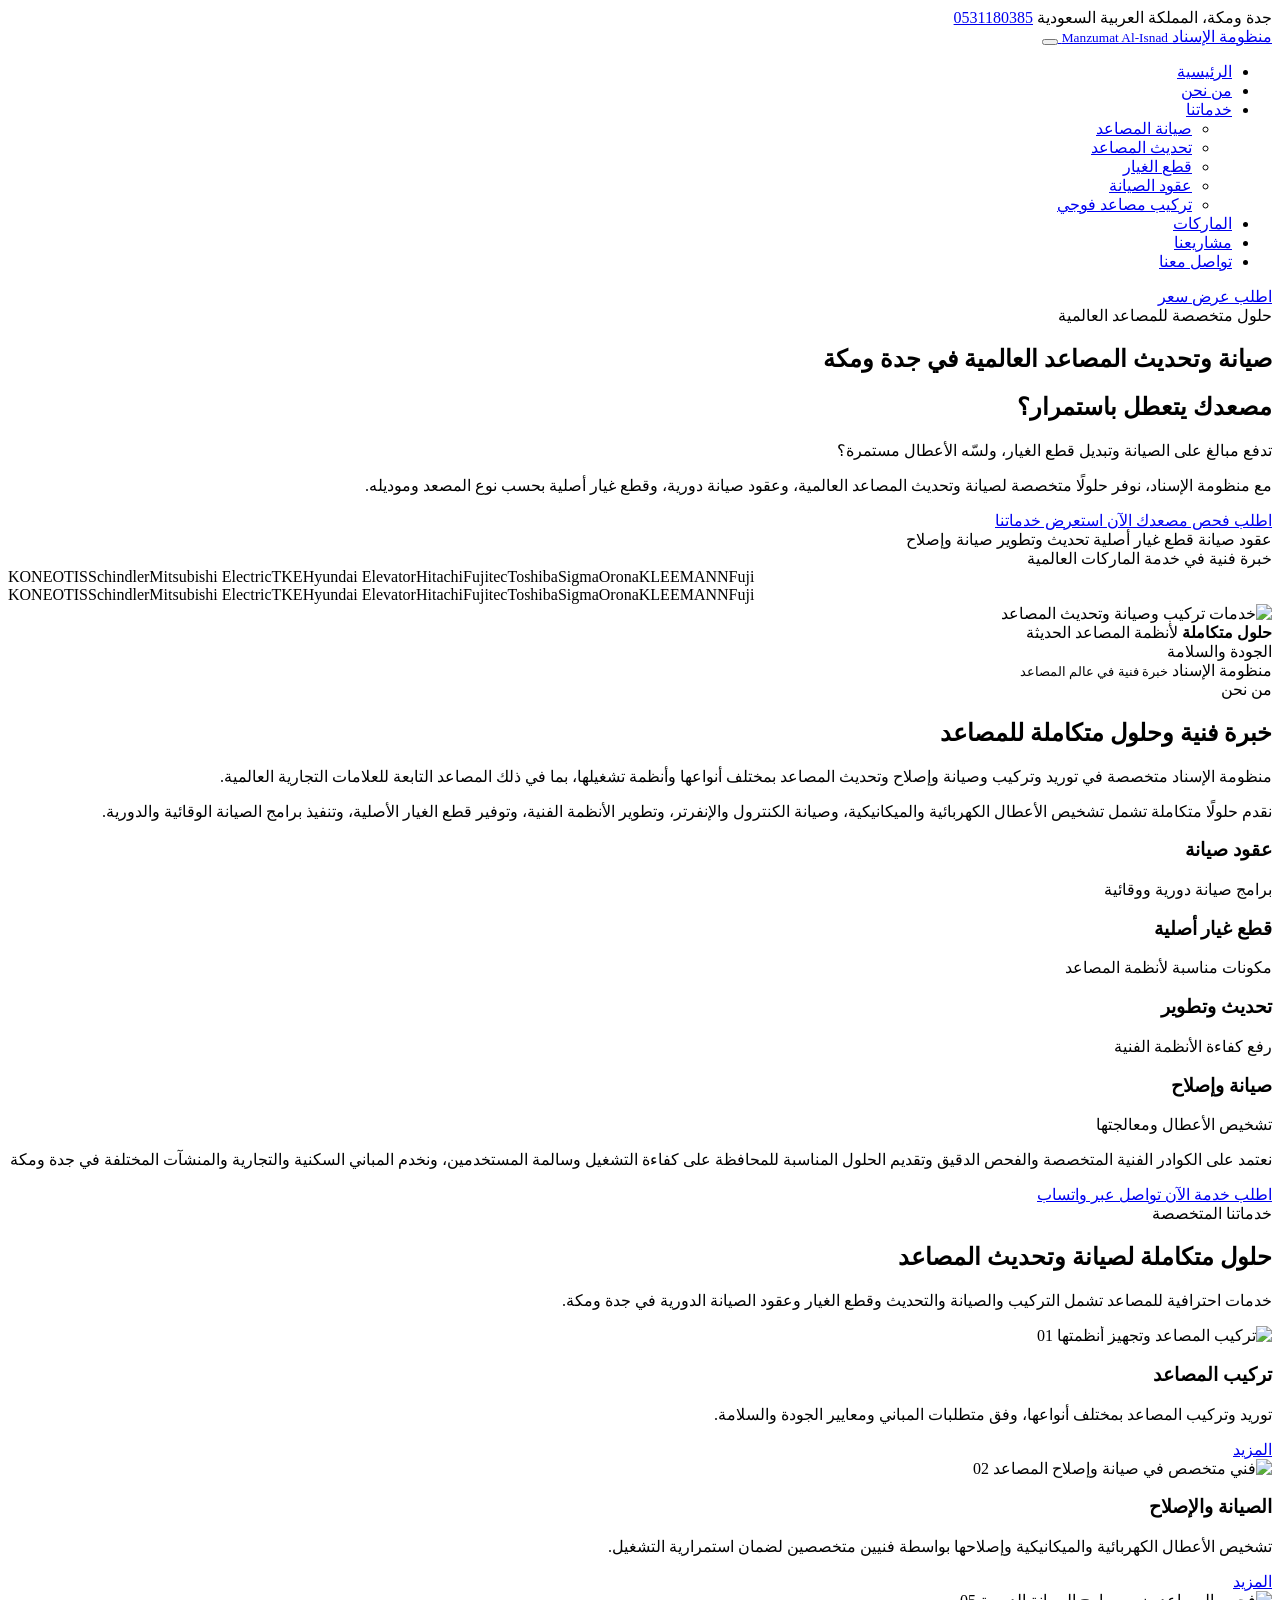
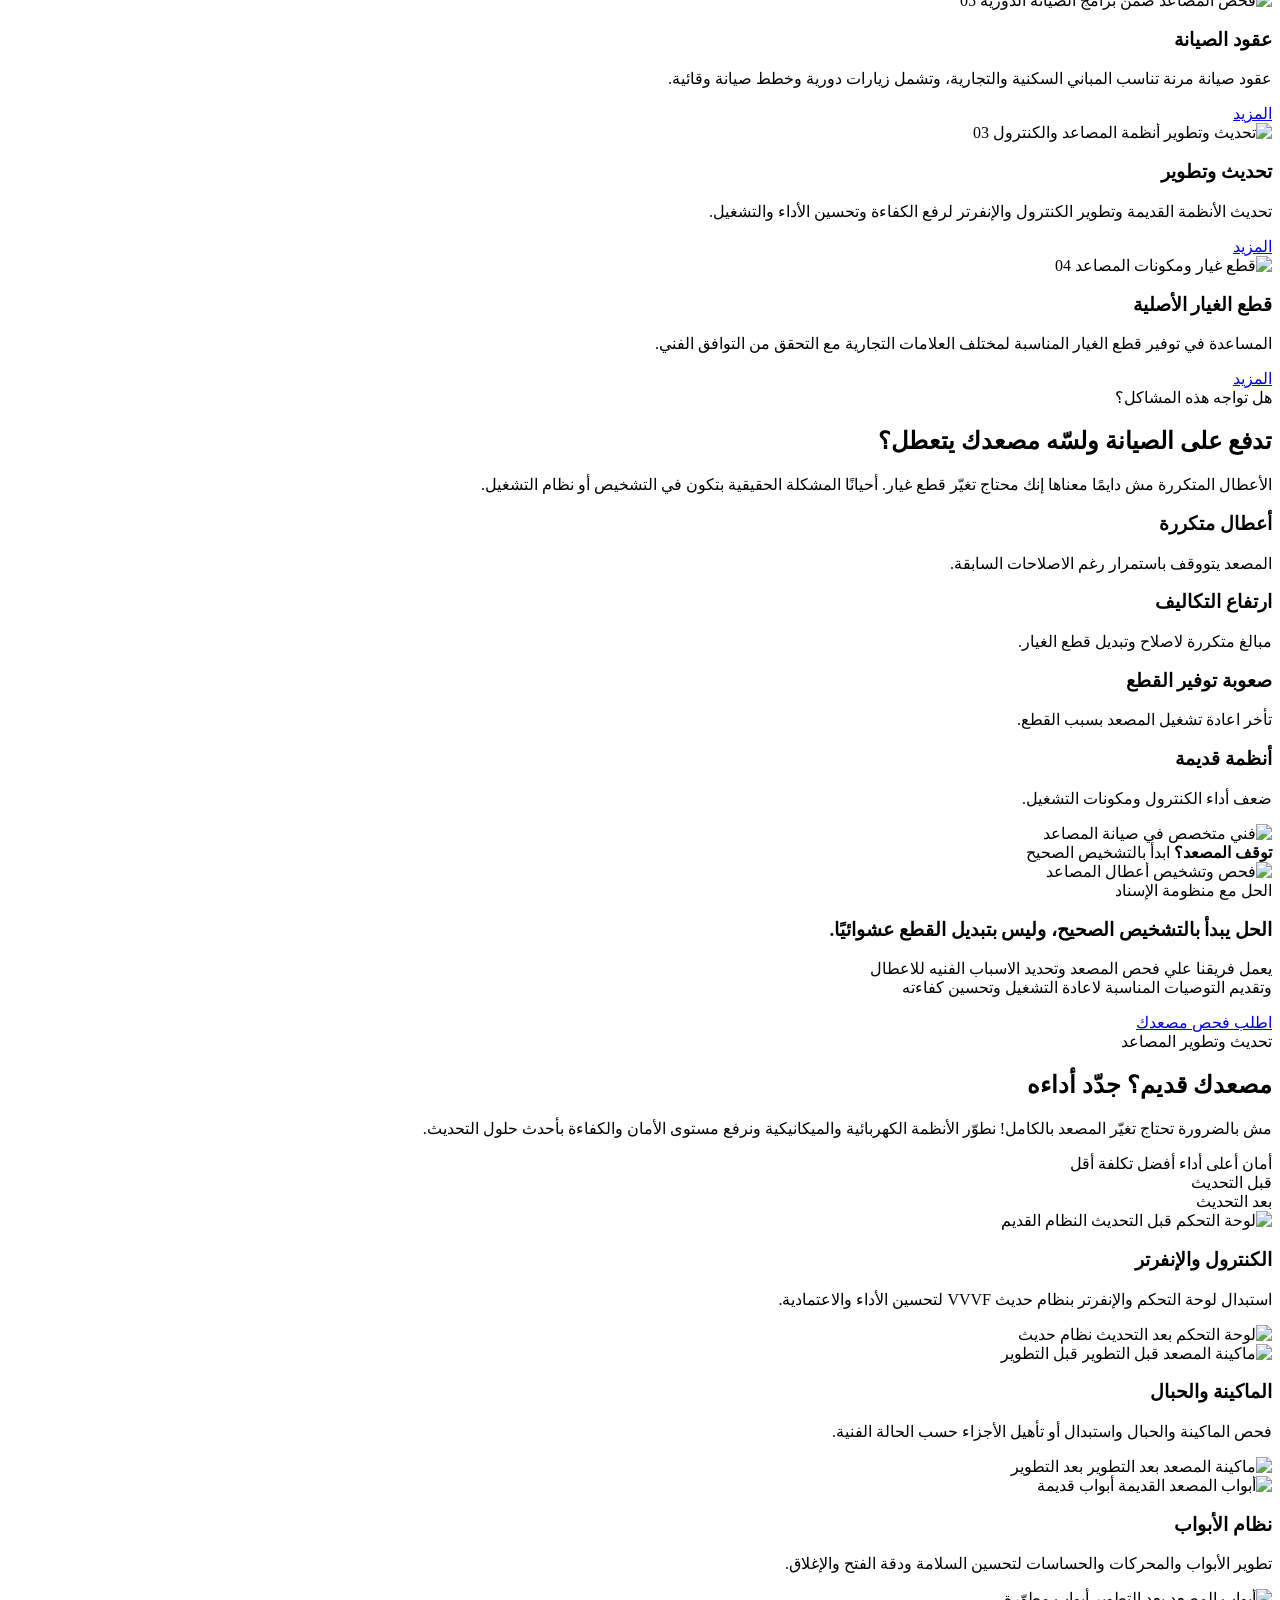
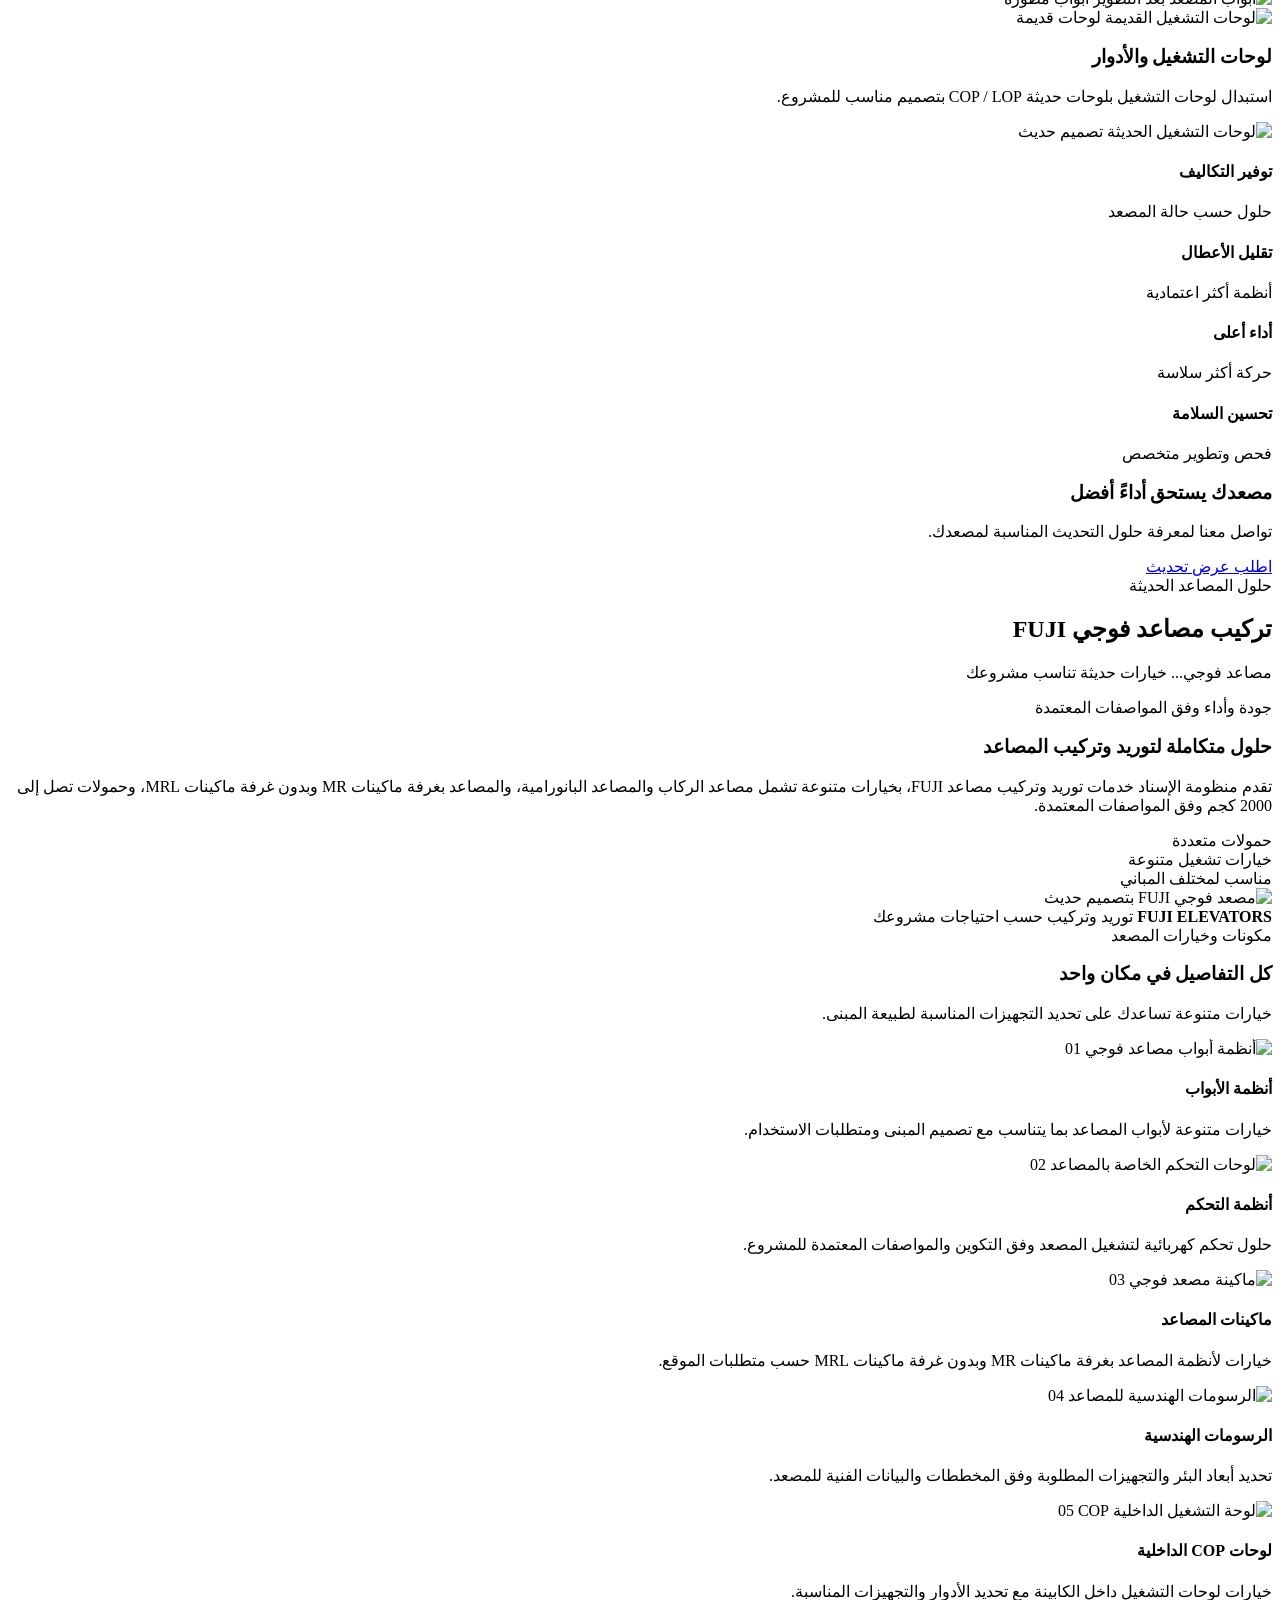
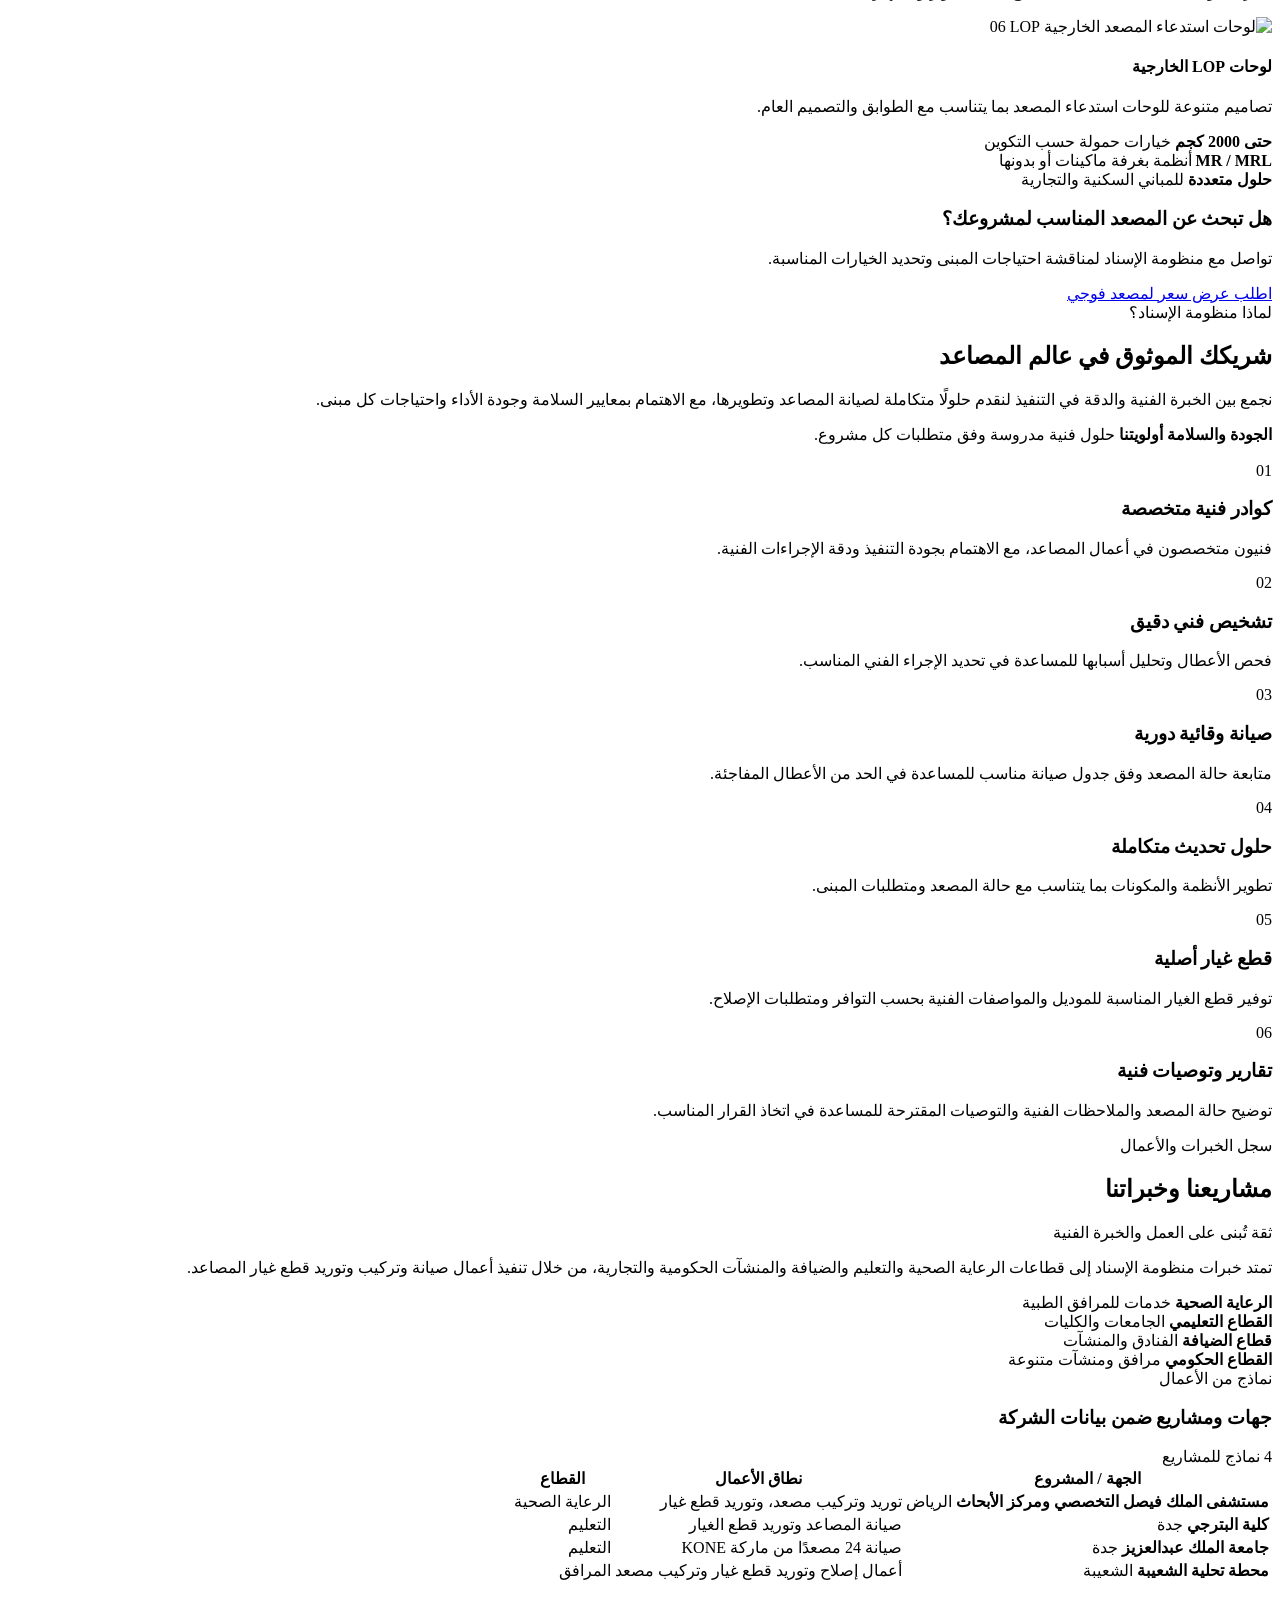
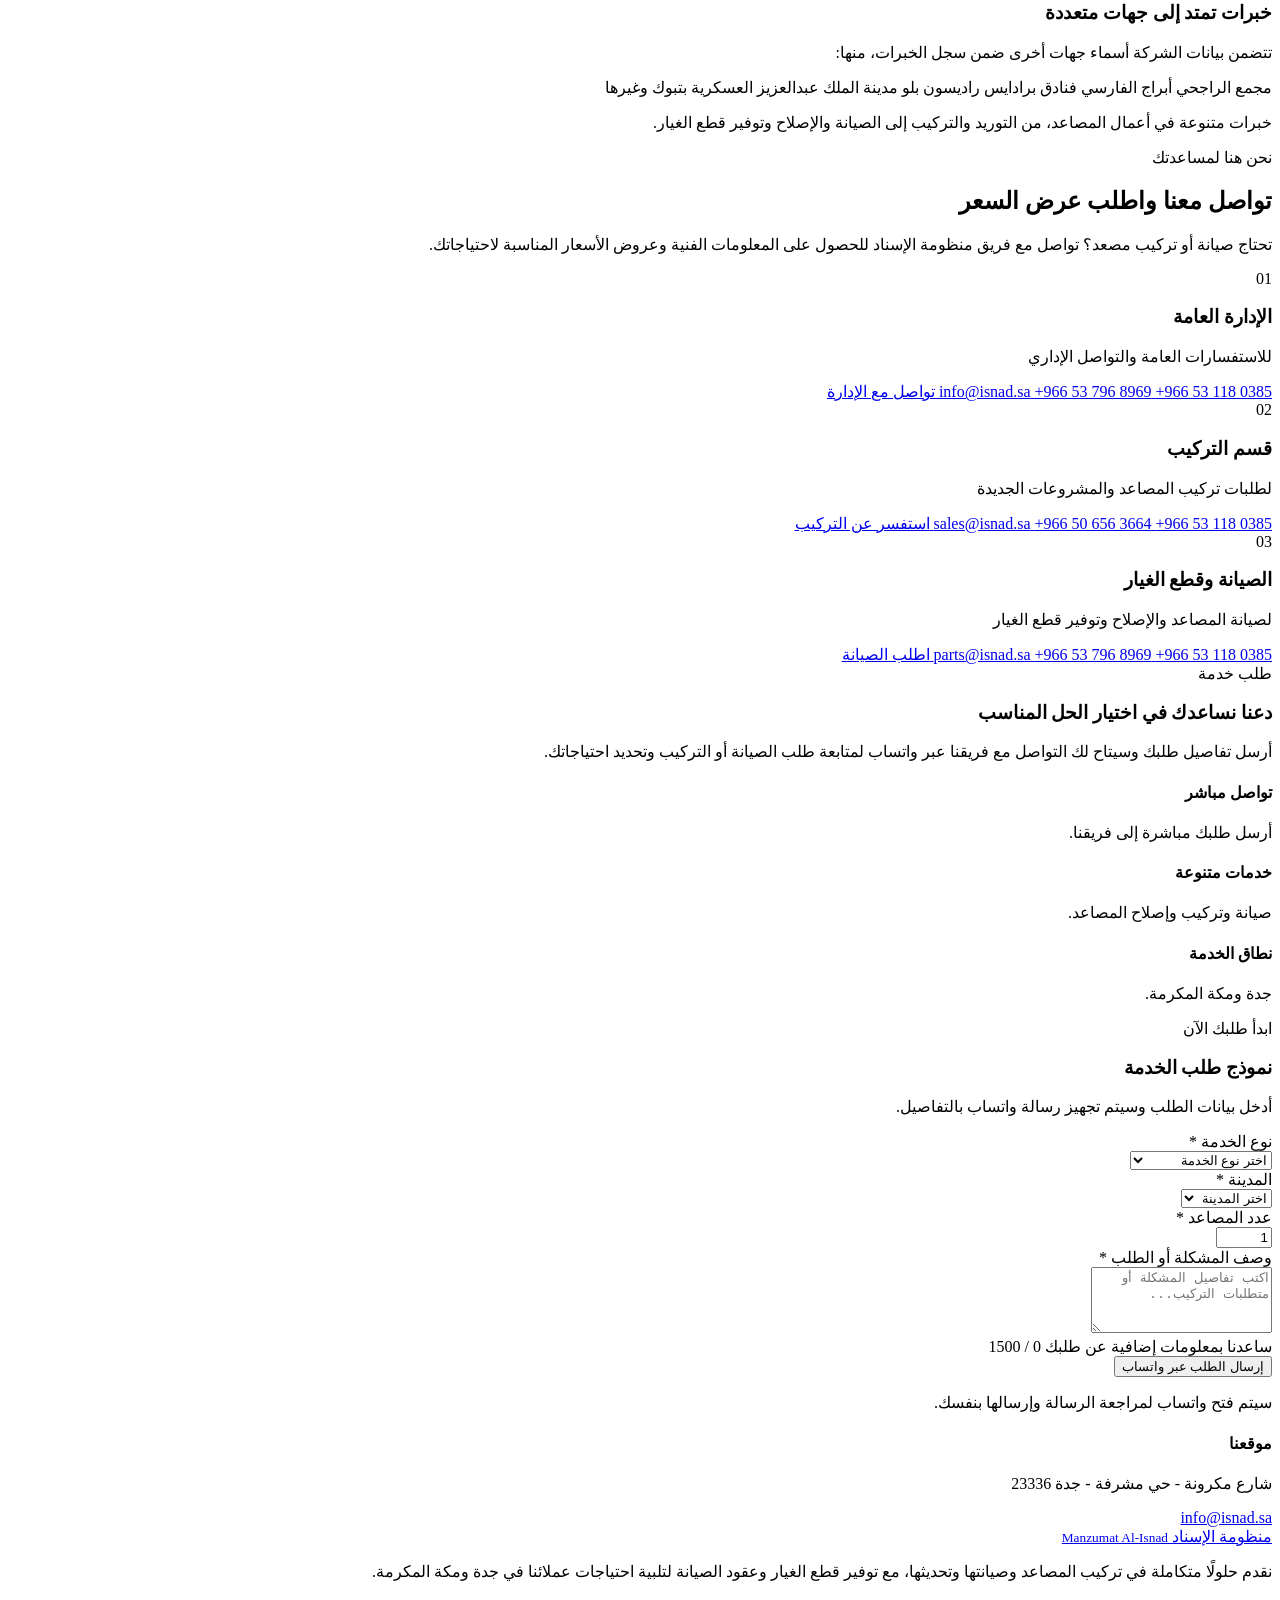
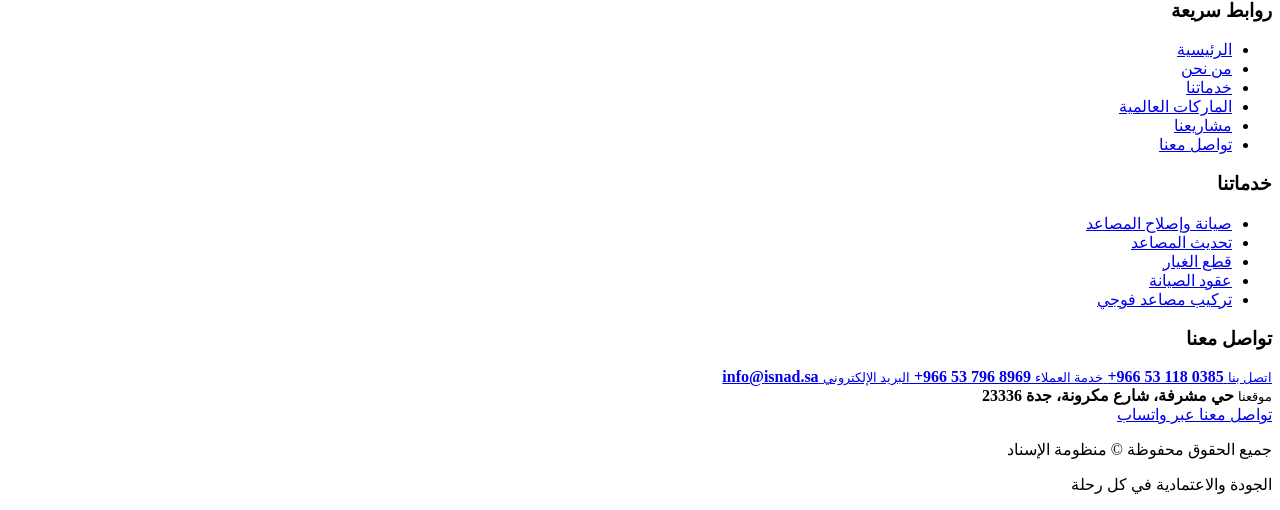
==== index.html @ 50b7c177 "Add files via upload" ====
<!doctype html>
<html lang="ar" dir="rtl">
  <head>
    
<meta charset="UTF-8">
    <meta name="viewport" content="width=device-width, initial-scale=1.0">

    <link rel="canonical" href="https://example.com/">
    <link rel="preconnect" href="https://fonts.googleapis.com">
    <link rel="preconnect" href="https://fonts.gstatic.com" crossorigin>

    <link rel="stylesheet" href="css/bootstrap.min.css" />

    <link rel="stylesheet" href="css/all.min.css" />

    <link rel="preconnect" href="https://fonts.googleapis.com" />

    <link rel="preconnect" href="https://fonts.gstatic.com" crossorigin />

    <link
      href="https://fonts.googleapis.com/css2?family=Cairo:wght@200..1000&family=Playfair+Display:wght@400;500;600;700&display=swap"
      rel="stylesheet"
    />

    <link rel="stylesheet" href="https://unpkg.com/aos@2.3.4/dist/aos.css" />

    <link
      rel="stylesheet"
      href="https://cdn.jsdelivr.net/npm/swiper@11/swiper-bundle.min.css"
    />

    <link rel="stylesheet" href="css/index.css" />
  </head>

  <body>
  <div class="topbar">
    <div class="container d-flex justify-content-between align-items-center flex-wrap gap-2">
      <span><i class="fa-solid fa-location-dot"></i> جدة ومكة، المملكة العربية السعودية</span>
      <a href="https://wa.me/966531180385" class="top-contact" data-track="whatsapp">
        <i class="fa-brands fa-whatsapp"></i> 0531180385
      </a>
    </div>
  </div>

 <nav class="navbar navbar-expand-lg main-nav" dir="rtl">
    <div class="container">

        <a class="navbar-brand brand-logo" href="#home">
            <span class="logo-icon">
                <i class="fa-solid fa-building"></i>
            </span>

            <span class="brand-text">
                منظومة الإسناد
                <small>Manzumat Al-Isnad</small>
            </span>
        </a>

        <button
            class="navbar-toggler"
            type="button"
            data-bs-toggle="collapse"
            data-bs-target="#mainMenu"
            aria-controls="mainMenu"
            aria-expanded="false"
            aria-label="فتح القائمة">

            <i class="fa-solid fa-bars"></i>
        </button>

        <div class="collapse navbar-collapse" id="mainMenu">

            <ul class="navbar-nav mx-auto mb-3 mb-lg-0">

                <li class="nav-item">
                    <a class="nav-link active" href="#home">الرئيسية</a>
                </li>

                <li class="nav-item">
                    <a class="nav-link" href="#about">من نحن</a>
                </li>

                <li class="nav-item dropdown services-dropdown">
                    <a
                        class="nav-link dropdown-toggle"
                        href="#services"
                        id="servicesDropdown"
                        role="button"
                        data-bs-toggle="dropdown"
                        aria-expanded="false">

                        خدماتنا
                    </a>

                    <ul class="dropdown-menu" aria-labelledby="servicesDropdown">

                        <li>
                            <a class="dropdown-item" href="#maintenance">
                                <i class="fa-solid fa-screwdriver-wrench"></i>
                                صيانة المصاعد
                            </a>
                        </li>

                        <li>
                            <a class="dropdown-item" href="#modernization">
                                <i class="fa-solid fa-arrows-rotate"></i>
                                تحديث المصاعد
                            </a>
                        </li>

                        <li>
                            <a class="dropdown-item" href="#spare-parts">
                                <i class="fa-solid fa-gears"></i>
                                قطع الغيار
                            </a>
                        </li>

                        <li>
                            <a class="dropdown-item" href="#contracts">
                                <i class="fa-solid fa-file-contract"></i>
                                عقود الصيانة
                            </a>
                        </li>

                        <li>
                            <a class="dropdown-item" href="#fuji-elevators">
                                <i class="fa-solid fa-elevator"></i>
                                تركيب مصاعد فوجي
                            </a>
                        </li>

                    </ul>
                </li>

                <li class="nav-item">
                    <a class="nav-link" href="#brands">الماركات</a>
                </li>

                <li class="nav-item">
                    <a class="nav-link" href="#projects">مشاريعنا</a>
                </li>

                <li class="nav-item">
                    <a class="nav-link" href="#contact">تواصل معنا</a>
                </li>

            </ul>

            <a href="#contact" class="btn btn-orange nav-cta">
                اطلب عرض سعر
                <i class="fa-solid fa-arrow-left"></i>
            </a>

        </div>
    </div>
</nav>


  <main>
    <section class="hero" id="home">
      <div class="hero-image"></div>
      <div class="hero-overlay"></div>
      <div class="container hero-container">
        <div class="row align-items-center min-vh-hero">
          <div class="col-lg-7 col-xl-6">
            <div class="hero-content">
              <span class="hero-kicker"><i class="fa-solid fa-screwdriver-wrench"></i> حلول متخصصة للمصاعد العالمية</span>
              <h1>صيانة وتحديث المصاعد العالمية <span>في جدة ومكة</span></h1>
              <h2>مصعدك يتعطل باستمرار؟</h2>
              <p class="hero-question">تدفع مبالغ على الصيانة وتبديل قطع الغيار، ولسّه الأعطال مستمرة؟</p>
              <p class="hero-description">مع منظومة الإسناد، نوفر حلولًا متخصصة لصيانة وتحديث المصاعد العالمية، وعقود صيانة دورية، وقطع غيار أصلية بحسب نوع المصعد وموديله.</p>
              <div class="hero-actions">
                <a href="https://wa.me/966531180385?text=%D8%A3%D8%B1%D8%BA%D8%A8%20%D9%81%D9%8A%20%D8%B7%D9%84%D8%A8%20%D9%81%D8%AD%D8%B5%20%D9%85%D8%B5%D8%B9%D8%AF" class="btn btn-orange btn-lg" data-track="whatsapp">
                  <i class="fa-brands fa-whatsapp"></i> اطلب فحص مصعدك الآن
                </a>
                <a href="#services" class="btn btn-outline-light btn-lg fw-bold" data-track="phone">
                  <i class="fa-solid fa-gears"></i> استعرض خدماتنا
                </a>
              </div>
             <div class="hero-features">
    <span>
        <i class="fa-solid fa-file-contract"></i>
        <span>عقود صيانة</span>
    </span>
    <span>
        <i class="fa-solid fa-gears"></i>
        <span>قطع غيار أصلية</span>
    </span>
    <span>
        <i class="fa-solid fa-arrows-rotate"></i>
        <span>تحديث وتطوير</span>
    </span>
    <span>
        <i class="fa-solid fa-screwdriver-wrench"></i>
        <span>صيانة وإصلاح</span>
    </span>
</div>
            </div>
          </div>
          <div class="col-lg-5 col-xl-6"></div>
        </div>
      </div>
      <div class="hero-bottom-line"></div>
    </section>

    <section class="brands-section" id="brands" aria-label="ماركات المصاعد التي يمكن تقديم الخدمة لها">
      <div class="container">
        <div class="brands-heading">خبرة فنية في خدمة الماركات العالمية</div>
      </div>
      <div class="brands-marquee" dir="ltr">
        <div class="brands-track">
          <div class="brands-group">
            <span>KONE</span><span>OTIS</span><span>Schindler</span><span>Mitsubishi Electric</span><span>TKE</span><span>Hyundai Elevator</span><span>Hitachi</span><span>Fujitec</span><span>Toshiba</span><span>Sigma</span><span>Orona</span><span>KLEEMANN</span><span>Fuji</span>
          </div>
          <div class="brands-group" aria-hidden="true">
            <span>KONE</span><span>OTIS</span><span>Schindler</span><span>Mitsubishi Electric</span><span>TKE</span><span>Hyundai Elevator</span><span>Hitachi</span><span>Fujitec</span><span>Toshiba</span><span>Sigma</span><span>Orona</span><span>KLEEMANN</span><span>Fuji</span>
          </div>
        </div>
      </div>
     
    </section>

 <section class="ms-about" id="about" dir="rtl">
    <div class="ms-about-pattern"></div>

    <div class="container position-relative">
        <div class="row align-items-center g-5">

            <div class="col-lg-6">
                <div class="ms-about-visual">
                    <div class="ms-about-image">
                        <img src="images/about.png" alt="خدمات تركيب وصيانة وتحديث المصاعد">
                    </div>

                    <div class="ms-about-image-overlay"></div>

                    <div class="ms-about-floating">
                        <div class="ms-floating-icon">
                            <i class="fa-solid fa-elevator"></i>
                        </div>
                        <div>
                            <strong>حلول متكاملة</strong>
                            <span>لأنظمة المصاعد الحديثة</span>
                        </div>
                    </div>

                    <div class="ms-about-experience">
                        <i class="fa-solid fa-shield-halved"></i>
                        <span>الجودة والسلامة</span>
                    </div>

                    <div class="ms-about-image-label">
                        <span>منظومة الإسناد</span>
                        <small>خبرة فنية في عالم المصاعد</small>
                    </div>
                </div>
            </div>

            <div class="col-lg-6">
                <div class="ms-about-content">

                    <div class="ms-section-label">
                        <span class="ms-label-icon">
                            <i class="fa-solid fa-building"></i>
                        </span>
                        <span>من نحن</span>
                    </div>

                    <h2 class="ms-about-title">
                        خبرة فنية
                        <span>وحلول متكاملة</span>
                        للمصاعد
                    </h2>

                    <p class="ms-about-description">
                        منظومة الإسناد متخصصة في توريد وتركيب وصيانة وإصلاح وتحديث المصاعد بمختلف أنواعها وأنظمة تشغيلها، بما في ذلك المصاعد التابعة للعلامات التجارية العالمية.
                    </p>

                    <p class="ms-about-description">
                        نقدم حلولًا متكاملة تشمل تشخيص الأعطال الكهربائية والميكانيكية، وصيانة الكنترول والإنفرتر، وتطوير الأنظمة الفنية، وتوفير قطع الغيار الأصلية، وتنفيذ برامج الصيانة الوقائية والدورية.
                    </p>

                    <div class="ms-about-features">
                        <div class="ms-about-feature">
                            <span class="ms-feature-icon">
                                <i class="fa-solid fa-file-contract"></i>
                            </span>
                            <div>
                                <h3>عقود صيانة</h3>
                                <p>برامج صيانة دورية ووقائية</p>
                            </div>
                        </div>

                        <div class="ms-about-feature">
                            <span class="ms-feature-icon">
                                <i class="fa-solid fa-gears"></i>
                            </span>
                            <div>
                                <h3>قطع غيار أصلية</h3>
                                <p>مكونات مناسبة لأنظمة المصاعد</p>
                            </div>
                        </div>

                        <div class="ms-about-feature">
                            <span class="ms-feature-icon">
                                <i class="fa-solid fa-arrows-rotate"></i>
                            </span>
                            <div>
                                <h3>تحديث وتطوير</h3>
                                <p>رفع كفاءة الأنظمة الفنية</p>
                            </div>
                        </div>

                        <div class="ms-about-feature">
                            <span class="ms-feature-icon">
                                <i class="fa-solid fa-screwdriver-wrench"></i>
                            </span>
                            <div>
                                <h3>صيانة وإصلاح</h3>
                                <p>تشخيص الأعطال ومعالجتها</p>
                            </div>
                        </div>
                    </div>

                    <p class="ms-about-description ms-about-location">
                        <i class="fa-solid fa-location-dot"></i>
                       نعتمد على الكوادر الفنية المتخصصة والفحص الدقيق وتقديم الحلول المناسبة للمحافظة على كفاءة التشغيل وسالمة
المستخدمين، ونخدم المباني السكنية والتجارية والمنشآت المختلفة في جدة ومكة
                    </p>

                    <div class="ms-about-actions">
                        <a href="tel:+966554021910" class="ms-btn-primary">
                            <i class="fa-solid fa-phone"></i>
                            اطلب خدمة الآن
                            <i class="fa-solid fa-arrow-left ms-btn-arrow"></i>
                        </a>

                        <a href="https://wa.me/966554021910" target="_blank" rel="noopener noreferrer" class="ms-btn-secondary">
                            <i class="fa-brands fa-whatsapp"></i>
                            تواصل عبر واتساب
                        </a>
                    </div>

                </div>
            </div>

        </div>
    </div>
</section>


<section class="services-section" id="services" dir="rtl">
    <div class="container">
        <div class="services-heading text-center">
            <span class="section-label">
                <i class="fa-solid fa-gears"></i>
                خدماتنا المتخصصة
            </span>
            <h2>حلول متكاملة لصيانة وتحديث المصاعد</h2>
            <p>
                خدمات احترافية للمصاعد تشمل التركيب والصيانة والتحديث وقطع الغيار
                وعقود الصيانة الدورية في جدة ومكة.
            </p>
        </div>

        <div class="row g-3 services-row">

            <div class="col-6 col-lg-4">
                <article class="service-card">
                    <div class="service-image">
                        <img src="images/about.png" alt="تركيب المصاعد وتجهيز أنظمتها" loading="lazy">
                        <span class="service-number">01</span>
                    </div>
                    <div class="service-content">
                        <div class="service-icon">
                            <i class="fa-solid fa-elevator"></i>
                        </div>
                        <h3>تركيب المصاعد</h3>
                        <span class="service-divider"></span>
                        <p>توريد وتركيب المصاعد بمختلف أنواعها، وفق متطلبات المباني ومعايير الجودة والسلامة.</p>
                       <div>
                         <a class="service-btn" href="#" target="_blank" rel="noopener noreferrer" data-track="whatsapp" data-service="تركيب المصاعد">
                            <span>المزيد</span>
                            <i class="fa-solid fa-chevron-left"></i>
                        </a>
                       </div>
                    </div>
                </article>
            </div>

            <div class="col-6 col-lg-4">
                <article class="service-card">
                    <div class="service-image">
                        <img src="images/about.png" alt="فني متخصص في صيانة وإصلاح المصاعد" loading="lazy">
                        <span class="service-number">02</span>
                    </div>
                    <div class="service-content">
                        <div class="service-icon">
                            <i class="fa-solid fa-screwdriver-wrench"></i>
                        </div>
                        <h3>الصيانة والإصلاح</h3>
                        <span class="service-divider"></span>
                        <p>تشخيص الأعطال الكهربائية والميكانيكية وإصلاحها بواسطة فنيين متخصصين لضمان استمرارية التشغيل.</p>
                       <div>
                         <a class="service-btn" href="#" target="_blank" rel="noopener noreferrer" data-track="whatsapp" data-service="الصيانة والإصلاح">
                            <span>المزيد</span>
                            <i class="fa-solid fa-chevron-left"></i>
                        </a>
                       </div>
                    </div>
                </article>
            </div>
<div class="col-6 col-lg-4">
                <article class="service-card">
                    <div class="service-image">
                        <img src="images/about.png" alt="فحص المصاعد ضمن برامج الصيانة الدورية" loading="lazy">
                        <span class="service-number">05</span>
                    </div>
                    <div class="service-content">
                        <div class="service-icon">
                            <i class="fa-solid fa-file-contract"></i>
                        </div>
                        <h3>عقود الصيانة</h3>
                        <span class="service-divider"></span>
                        <p>عقود صيانة مرنة تناسب المباني السكنية والتجارية، وتشمل زيارات دورية وخطط صيانة وقائية.</p>
                        <div>
                          <a class="service-btn" href="#" target="_blank" rel="noopener noreferrer" data-track="whatsapp" data-service="عقود الصيانة">
                            <span>المزيد</span>
                            <i class="fa-solid fa-chevron-left"></i>
                        </a>
                        </div>
                    </div>
                </article>
            </div>
            <div class="col-6 col-lg-4">
                <article class="service-card">
                    <div class="service-image">
                        <img src="images/about.png" alt="تحديث وتطوير أنظمة المصاعد والكنترول" loading="lazy">
                        <span class="service-number">03</span>
                    </div>
                    <div class="service-content">
                        <div class="service-icon">
                            <i class="fa-solid fa-chart-line"></i>
                        </div>
                        <h3>تحديث وتطوير</h3>
                        <span class="service-divider"></span>
                        <p>تحديث الأنظمة القديمة وتطوير الكنترول والإنفرتر لرفع الكفاءة وتحسين الأداء والتشغيل.</p>
                        <div>
                          <a class="service-btn" href="#" target="_blank" rel="noopener noreferrer" data-track="whatsapp" data-service="تحديث وتطوير المصاعد">
                            <span>المزيد</span>
                            <i class="fa-solid fa-chevron-left"></i>
                        </a>
                        </div>
                    </div>
                </article>
            </div>

            <div class="col-6 col-lg-4">
                <article class="service-card">
                    <div class="service-image">
                        <img src="images/about.png" alt="قطع غيار ومكونات المصاعد" loading="lazy">
                        <span class="service-number">04</span>
                    </div>
                    <div class="service-content">
                        <div class="service-icon">
                            <i class="fa-solid fa-box-open"></i>
                        </div>
                        <h3>قطع الغيار الأصلية</h3>
                        <span class="service-divider"></span>
                        <p>المساعدة في توفير قطع الغيار المناسبة لمختلف العلامات التجارية مع التحقق من التوافق الفني.</p>
                       <div>
                         <a class="service-btn" href="#" target="_blank" rel="noopener noreferrer" data-track="whatsapp" data-service="قطع الغيار">
                            <span>المزيد</span>
                            <i class="fa-solid fa-chevron-left"></i>
                        </a>
                       </div>
                    </div>
                </article>
            </div>

            

        </div>
    </div>
</section>


<section class="mp-section" dir="rtl">
  <div class="mp-wrapper">

    <div class="mp-top">
       <div class="mp-info">

        <div class="mp-eyebrow">
          <span></span>
          هل تواجه هذه المشاكل؟
          <span></span>
        </div>

        <h2 class="mp-heading">
          تدفع على الصيانة ولسّه
          <span>مصعدك يتعطل؟</span>
        </h2>

        <div class="mp-heading-line"></div>

        <p class="mp-intro">
          الأعطال المتكررة مش دايمًا معناها إنك محتاج تغيّر قطع غيار.
           أحيانًا المشكلة الحقيقية بتكون في التشخيص أو نظام التشغيل.
        </p>

        <div class="row g-3 mp-problems">

          <div class="col-12 col-md-6">
            <article class="mp-problem">
              <div class="mp-problem-content">
                <h3>أعطال متكررة</h3>
                <span class="mp-card-line"></span>
                <p>المصعد يتووقف باستمرار رغم الاصلاحات السابقة.</p>
              </div>

              <div class="mp-icon mp-icon-orange">
                <i class="fa-solid fa-screwdriver-wrench"></i>
              </div>
            </article>
          </div>

          <div class="col-12 col-md-6">
            <article class="mp-problem">
              <div class="mp-problem-content">
                <h3>ارتفاع التكاليف</h3>
                <span class="mp-card-line"></span>
                <p>مبالغ متكررة لاصلاح وتبديل قطع الغيار.</p>
              </div>

              <div class="mp-icon mp-icon-navy">
                <i class="fa-solid fa-coins"></i>
              </div>
            </article>
          </div>

          <div class="col-12 col-md-6">
            <article class="mp-problem">
              <div class="mp-problem-content">
                <h3>صعوبة توفير القطع</h3>
                <span class="mp-card-line"></span>
                <p>تأخر اعادة تشغيل المصعد بسبب القطع.</p>
              </div>

              <div class="mp-icon mp-icon-navy">
                <i class="fa-solid fa-box-open"></i>
              </div>
            </article>
          </div>

          <div class="col-12 col-md-6">
            <article class="mp-problem">
              <div class="mp-problem-content">
                <h3>أنظمة قديمة</h3>
                <span class="mp-card-line"></span>
                <p>ضعف أداء الكنترول ومكونات التشغيل.</p>
              </div>

              <div class="mp-icon mp-icon-orange">
                <i class="fa-solid fa-gear"></i>
              </div>
            </article>
          </div>

        </div>
      </div>
      <div class="mp-photo">
        <img src="images/about.png" alt="فني متخصص في صيانة المصاعد">
        <div class="mp-photo-shade"></div>

        <div class="mp-photo-caption">
          <i class="fa-solid fa-triangle-exclamation"></i>
          <div>
            <strong>توقف المصعد؟</strong>
            <span>ابدأ بالتشخيص الصحيح</span>
          </div>
        </div>
      </div>

       
    </div>

    <div class="mp-solution">
      <div class="mp-solution-photo">
        <img src="images/about.png" alt="فحص وتشخيص أعطال المصاعد">
        <div class="mp-solution-photo-overlay"></div>
      </div>

      <div class="mp-solution-copy">
        <div class="mp-solution-eyebrow">
          <span></span>
          الحل مع منظومة الإسناد
        </div>

        <h3>
          الحل يبدأ بالتشخيص الصحيح،
          <span>وليس بتبديل القطع عشوائيًا.</span>
        </h3>

        <p>
          يعمل فريقنا علي فحص المصعد وتحديد الاسباب الفنيه للاعطال <br> وتقديم التوصيات المناسبة لاعادة التشغيل وتحسين كفاءته
        </p>

        <a
          class="mp-solution-btn"
          href="https://wa.me/966531180385?text=%D9%85%D8%B1%D8%AD%D8%A8%D8%A7%D8%8C%20%D8%A3%D8%B1%D8%BA%D8%A8%20%D9%81%D9%8A%20%D8%AA%D8%B4%D8%AE%D9%8A%D8%B5%20%D9%85%D8%B4%D9%83%D9%84%D8%A9%20%D9%85%D8%B5%D8%B9%D8%AF%D9%8A"
          target="_blank"
          rel="noopener noreferrer"
          data-track="whatsapp"
        >
          <i class="fa-brands fa-whatsapp"></i>
          <span>اطلب فحص مصعدك</span>
          <i class="fa-solid fa-arrow-left"></i>
        </a>
      </div>

     
    </div>

  </div>
</section>

<section class="elevator-upgrade" id="elevator-upgrade" dir="rtl">
    <div class="upgrade-hero">
        <div class="hero-building"></div>

        <div class="container">
         

            <div class="upgrade-header">
                <span class="upgrade-eyebrow"><i class="fas fa-bolt"></i> تحديث وتطوير المصاعد</span>
                <h1>مصعدك قديم؟ <span>جدّد أداءه</span></h1>
                <p class="upgrade-intro">
                    مش بالضرورة تحتاج تغيّر المصعد بالكامل! نطوّر الأنظمة الكهربائية
                    والميكانيكية ونرفع مستوى الأمان والكفاءة بأحدث حلول التحديث.
                </p>

                <div class="upgrade-highlights">
                    <span><i class="fas fa-shield-halved"></i> أمان أعلى</span>
                    <span><i class="fas fa-gauge-high"></i> أداء أفضل</span>
                    <span><i class="fas fa-coins"></i> تكلفة أقل</span>
                </div>
            </div>
        </div>
    </div>

    <div class="container comparison-container">
        <div class="comparison-labels">
            <div class="comparison-label before-label">
                <i class="fas fa-clock-rotate-left"></i>
                قبل التحديث
            </div>
            <div class="comparison-label after-label">
                <i class="fas fa-circle-check"></i>
                بعد التحديث
            </div>
        </div>

        <div class="upgrade-comparison">
            <article class="comparison-row">
                <div class="comparison-image before-image">
                    <img src="images/about.png" alt="لوحة التحكم قبل التحديث" loading="lazy">
                    <span class="image-tag">النظام القديم</span>
                </div>

                <div class="comparison-info">
                    <span class="comparison-icon"><i class="fas fa-microchip"></i></span>
                    <h3>الكنترول والإنفرتر</h3>
                    <p>استبدال لوحة التحكم والإنفرتر بنظام حديث VVVF لتحسين الأداء والاعتمادية.</p>
                    <span class="comparison-arrow"><i class="fas fa-caret-left"></i></span>
                </div>

                <div class="comparison-image after-image">
                    <img src="images/about.png" alt="لوحة التحكم بعد التحديث" loading="lazy">
                    <span class="image-tag">نظام حديث</span>
                </div>
            </article>

            <article class="comparison-row">
                <div class="comparison-image before-image">
                    <img src="images/about.png" alt="ماكينة المصعد قبل التطوير" loading="lazy">
                    <span class="image-tag">قبل التطوير</span>
                </div>

                <div class="comparison-info">
                    <span class="comparison-icon"><i class="fas fa-gears"></i></span>
                    <h3>الماكينة والحبال</h3>
                    <p>فحص الماكينة والحبال واستبدال أو تأهيل الأجزاء حسب الحالة الفنية.</p>
                    <span class="comparison-arrow"><i class="fas fa-caret-left"></i></span>
                </div>

                <div class="comparison-image after-image">
                    <img src="images/about.png" alt="ماكينة المصعد بعد التطوير" loading="lazy">
                    <span class="image-tag">بعد التطوير</span>
                </div>
            </article>

            <article class="comparison-row">
                <div class="comparison-image before-image">
                    <img src="images/about.png" alt="أبواب المصعد القديمة" loading="lazy">
                    <span class="image-tag">أبواب قديمة</span>
                </div>

                <div class="comparison-info">
                    <span class="comparison-icon"><i class="fas fa-door-open"></i></span>
                    <h3>نظام الأبواب</h3>
                    <p>تطوير الأبواب والمحركات والحساسات لتحسين السلامة ودقة الفتح والإغلاق.</p>
                    <span class="comparison-arrow"><i class="fas fa-caret-left"></i></span>
                </div>

                <div class="comparison-image after-image">
                    <img src="images/about.png" alt="أبواب المصعد بعد التطوير" loading="lazy">
                    <span class="image-tag">أبواب مطوّرة</span>
                </div>
            </article>

            <article class="comparison-row">
                <div class="comparison-image before-image">
                    <img src="images/about.png" alt="لوحات التشغيل القديمة" loading="lazy">
                    <span class="image-tag">لوحات قديمة</span>
                </div>

                <div class="comparison-info">
                    <span class="comparison-icon"><i class="fas fa-table-cells-large"></i></span>
                    <h3>لوحات التشغيل والأدوار</h3>
                    <p>استبدال لوحات التشغيل بلوحات حديثة COP / LOP بتصميم مناسب للمشروع.</p>
                    <span class="comparison-arrow"><i class="fas fa-caret-left"></i></span>
                </div>

                <div class="comparison-image after-image">
                    <img src="images/about.png" alt="لوحات التشغيل الحديثة" loading="lazy">
                    <span class="image-tag">تصميم حديث</span>
                </div>
            </article>
        </div>

        <div class="upgrade-benefits">
            <div class="benefit-item">
                <span class="benefit-icon"><i class="fas fa-coins"></i></span>
                <div><h4>توفير التكاليف</h4><p>حلول حسب حالة المصعد</p></div>
            </div>

            <div class="benefit-item">
                <span class="benefit-icon"><i class="fas fa-gears"></i></span>
                <div><h4>تقليل الأعطال</h4><p>أنظمة أكثر اعتمادية</p></div>
            </div>

            <div class="benefit-item">
                <span class="benefit-icon"><i class="fas fa-chart-line"></i></span>
                <div><h4>أداء أعلى</h4><p>حركة أكثر سلاسة</p></div>
            </div>

            <div class="benefit-item">
                <span class="benefit-icon"><i class="fas fa-shield-halved"></i></span>
                <div><h4>تحسين السلامة</h4><p>فحص وتطوير متخصص</p></div>
            </div>
        </div>
    </div>

    <div class="upgrade-footer">
        <div class="container">
            <div class="upgrade-cta-content">
                <h3>مصعدك يستحق أداءً أفضل</h3>
                <p>تواصل معنا لمعرفة حلول التحديث المناسبة لمصعدك.</p>
            </div>

            <a href="#" class="upgrade-cta-button" id="upgradeWhatsapp" target="_blank" rel="noopener noreferrer">
                اطلب عرض تحديث
                <span><i class="fas fa-chevron-left"></i></span>
            </a>
        </div>
    </div>
</section>
<section class="fuji-elevators-section" id="fuji-elevators" dir="rtl">
    <div class="fuji-bg-decoration fuji-bg-decoration-one"></div>
    <div class="fuji-bg-decoration fuji-bg-decoration-two"></div>

    <div class="container">
        <div class="fuji-section-heading">
            <span class="fuji-eyebrow">
                <i class="fas fa-elevator"></i>
                حلول المصاعد الحديثة
            </span>

            <h2>
                تركيب مصاعد
                <span>فوجي FUJI</span>
            </h2>

            <p class="fuji-heading-description">
                مصاعد فوجي... خيارات حديثة تناسب مشروعك
            </p>
        </div>

        <div class="fuji-hero-card">
            <div class="fuji-hero-content">
                <span class="fuji-brand-label">
                    <i class="fas fa-check-circle"></i>
                    جودة وأداء وفق المواصفات المعتمدة
                </span>

                <h3>حلول متكاملة لتوريد وتركيب المصاعد</h3>

                <p>
                    تقدم منظومة الإسناد خدمات توريد وتركيب مصاعد FUJI،
                    بخيارات متنوعة تشمل مصاعد الركاب والمصاعد البانورامية،
                    والمصاعد بغرفة ماكينات MR وبدون غرفة ماكينات MRL،
                    وحمولات تصل إلى 2000 كجم وفق المواصفات المعتمدة.
                </p>

                <div class="fuji-hero-features">
                    <div>
                        <i class="fas fa-weight-hanging"></i>
                        <span>حمولات متعددة</span>
                    </div>

                    <div>
                        <i class="fas fa-sliders"></i>
                        <span>خيارات تشغيل متنوعة</span>
                    </div>

                    <div>
                        <i class="fas fa-building"></i>
                        <span>مناسب لمختلف المباني</span>
                    </div>
                </div>
            </div>

            <div class="fuji-hero-image">
                <img
                    src="images/about.png"
                    alt="مصعد فوجي FUJI بتصميم حديث"
                    loading="lazy"
                >

                <div class="fuji-image-caption">
                    <span class="fuji-caption-icon">
                        <i class="fas fa-elevator"></i>
                    </span>
                    <div>
                        <strong>FUJI ELEVATORS</strong>
                        <span>توريد وتركيب حسب احتياجات مشروعك</span>
                    </div>
                </div>
            </div>
        </div>

        <div class="fuji-options-heading">
            <div>
                <span class="fuji-subtitle">مكونات وخيارات المصعد</span>
                <h3>كل التفاصيل في مكان واحد</h3>
            </div>

            <p>
                خيارات متنوعة تساعدك على تحديد التجهيزات المناسبة لطبيعة المبنى.
            </p>
        </div>

        <div class="fuji-options-grid">
            <article class="fuji-option-card">
                <div class="fuji-option-image">
                    <img
                        src="images/about.png"
                        alt="أنظمة أبواب مصاعد فوجي"
                        loading="lazy"
                    >
                    <span class="fuji-option-number">01</span>
                </div>

                <div class="fuji-option-content">
                    <span class="fuji-option-icon">
                        <i class="fas fa-door-open"></i>
                    </span>
                    <h4>أنظمة الأبواب</h4>
                    <p>
                        خيارات متنوعة لأبواب المصاعد بما يتناسب مع تصميم المبنى
                        ومتطلبات الاستخدام.
                    </p>
                </div>
            </article>

            <article class="fuji-option-card">
                <div class="fuji-option-image">
                    <img
                        src="images/about.png"
                        alt="لوحات التحكم الخاصة بالمصاعد"
                        loading="lazy"
                    >
                    <span class="fuji-option-number">02</span>
                </div>

                <div class="fuji-option-content">
                    <span class="fuji-option-icon">
                        <i class="fas fa-microchip"></i>
                    </span>
                    <h4>أنظمة التحكم</h4>
                    <p>
                        حلول تحكم كهربائية لتشغيل المصعد وفق التكوين
                        والمواصفات المعتمدة للمشروع.
                    </p>
                </div>
            </article>

            <article class="fuji-option-card">
                <div class="fuji-option-image">
                    <img
                        src="images/about.png"
                        alt="ماكينة مصعد فوجي"
                        loading="lazy"
                    >
                    <span class="fuji-option-number">03</span>
                </div>

                <div class="fuji-option-content">
                    <span class="fuji-option-icon">
                        <i class="fas fa-gears"></i>
                    </span>
                    <h4>ماكينات المصاعد</h4>
                    <p>
                        خيارات لأنظمة المصاعد بغرفة ماكينات MR
                        وبدون غرفة ماكينات MRL حسب متطلبات الموقع.
                    </p>
                </div>
            </article>

            <article class="fuji-option-card">
                <div class="fuji-option-image">
                    <img
                        src="images/about.png"
                        alt="الرسومات الهندسية للمصاعد"
                        loading="lazy"
                    >
                    <span class="fuji-option-number">04</span>
                </div>

                <div class="fuji-option-content">
                    <span class="fuji-option-icon">
                        <i class="fas fa-ruler-combined"></i>
                    </span>
                    <h4>الرسومات الهندسية</h4>
                    <p>
                        تحديد أبعاد البئر والتجهيزات المطلوبة وفق المخططات
                        والبيانات الفنية للمصعد.
                    </p>
                </div>
            </article>

            <article class="fuji-option-card">
                <div class="fuji-option-image">
                    <img
                        src="images/about.png"
                        alt="لوحة التشغيل الداخلية COP"
                        loading="lazy"
                    >
                    <span class="fuji-option-number">05</span>
                </div>

                <div class="fuji-option-content">
                    <span class="fuji-option-icon">
                        <i class="fas fa-grip-vertical"></i>
                    </span>
                    <h4>لوحات COP الداخلية</h4>
                    <p>
                        خيارات لوحات التشغيل داخل الكابينة مع تحديد الأدوار
                        والتجهيزات المناسبة.
                    </p>
                </div>
            </article>

            <article class="fuji-option-card">
                <div class="fuji-option-image">
                    <img
                        src="images/about.png"
                        alt="لوحات استدعاء المصعد الخارجية LOP"
                        loading="lazy"
                    >
                    <span class="fuji-option-number">06</span>
                </div>

                <div class="fuji-option-content">
                    <span class="fuji-option-icon">
                        <i class="fas fa-list-ol"></i>
                    </span>
                    <h4>لوحات LOP الخارجية</h4>
                    <p>
                        تصاميم متنوعة للوحات استدعاء المصعد بما يتناسب
                        مع الطوابق والتصميم العام.
                    </p>
                </div>
            </article>
        </div>

        <div class="fuji-specifications">
            <div class="fuji-specification">
                <i class="fas fa-weight-hanging"></i>
                <div>
                    <strong>حتى 2000 كجم</strong>
                    <span>خيارات حمولة حسب التكوين</span>
                </div>
            </div>

            <div class="fuji-specification">
                <i class="fas fa-cubes"></i>
                <div>
                    <strong>MR / MRL</strong>
                    <span>أنظمة بغرفة ماكينات أو بدونها</span>
                </div>
            </div>

            <div class="fuji-specification">
                <i class="fas fa-building"></i>
                <div>
                    <strong>حلول متعددة</strong>
                    <span>للمباني السكنية والتجارية</span>
                </div>
            </div>
        </div>

        <div class="fuji-cta">
            <div class="fuji-cta-icon">
                <i class="fab fa-whatsapp"></i>
            </div>

            <div class="fuji-cta-content">
                <h3>هل تبحث عن المصعد المناسب لمشروعك؟</h3>
                <p>
                    تواصل مع منظومة الإسناد لمناقشة احتياجات المبنى
                    وتحديد الخيارات المناسبة.
                </p>
            </div>

            <a
                href="https://wa.me/9665XXXXXXXX"
                class="fuji-cta-button"
                target="_blank"
                rel="noopener noreferrer"
            >
               اطلب عرض سعر لمصعد فوجي
                <i class="fas fa-arrow-left"></i>
            </a>
        </div>
    </div>
</section>
 <section class="esnad-why-section" id="why-us" dir="rtl">
    <div class="esnad-why-decoration esnad-why-decoration-one"></div>
    <div class="esnad-why-decoration esnad-why-decoration-two"></div>

    <div class="container">
        <div class="esnad-why-layout">
            <div class="esnad-why-intro">
                <span class="esnad-why-eyebrow">
                    <i class="fas fa-award"></i>
                    لماذا منظومة الإسناد؟
                </span>

                <h2>
                    شريكك الموثوق
                    <span>في عالم المصاعد</span>
                </h2>

                <p>
                    نجمع بين الخبرة الفنية والدقة في التنفيذ لنقدم حلولًا متكاملة
                    لصيانة المصاعد وتطويرها، مع الاهتمام بمعايير السلامة
                    وجودة الأداء واحتياجات كل مبنى.
                </p>

                <div class="esnad-why-promise">
                    <span class="esnad-promise-icon">
                        <i class="fas fa-shield-halved"></i>
                    </span>

                    <div>
                        <strong>الجودة والسلامة أولويتنا</strong>
                        <span>حلول فنية مدروسة وفق متطلبات كل مشروع.</span>
                    </div>
                </div>
                <div class="img">
                  <img src="images/about.png" alt="">
                </div>
            </div>

            <div class="esnad-why-grid">
                <article class="esnad-why-card">
                    <span class="esnad-card-number">01</span>
                    <div class="esnad-why-icon">
                        <i class="fas fa-user-gear"></i>
                    </div>
                    <h3>كوادر فنية متخصصة</h3>
                    <p>
                        فنيون متخصصون في أعمال المصاعد، مع الاهتمام بجودة
                        التنفيذ ودقة الإجراءات الفنية.
                    </p>
                    <span class="esnad-card-line"></span>
                </article>

                <article class="esnad-why-card">
                    <span class="esnad-card-number">02</span>
                    <div class="esnad-why-icon">
                        <i class="fas fa-magnifying-glass-chart"></i>
                    </div>
                    <h3>تشخيص فني دقيق</h3>
                    <p>
                        فحص الأعطال وتحليل أسبابها للمساعدة في تحديد
                        الإجراء الفني المناسب.
                    </p>
                    <span class="esnad-card-line"></span>
                </article>

                <article class="esnad-why-card">
                    <span class="esnad-card-number">03</span>
                    <div class="esnad-why-icon">
                        <i class="fas fa-calendar-check"></i>
                    </div>
                    <h3>صيانة وقائية دورية</h3>
                    <p>
                        متابعة حالة المصعد وفق جدول صيانة مناسب للمساعدة
                        في الحد من الأعطال المفاجئة.
                    </p>
                    <span class="esnad-card-line"></span>
                </article>

                <article class="esnad-why-card">
                    <span class="esnad-card-number">04</span>
                    <div class="esnad-why-icon">
                        <i class="fas fa-arrows-rotate"></i>
                    </div>
                    <h3>حلول تحديث متكاملة</h3>
                    <p>
                        تطوير الأنظمة والمكونات بما يتناسب مع حالة المصعد
                        ومتطلبات المبنى.
                    </p>
                    <span class="esnad-card-line"></span>
                </article>

                <article class="esnad-why-card">
                    <span class="esnad-card-number">05</span>
                    <div class="esnad-why-icon">
                        <i class="fas fa-gears"></i>
                    </div>
                    <h3>قطع غيار أصلية</h3>
                    <p>
                        توفير قطع الغيار المناسبة للموديل والمواصفات الفنية
                        بحسب التوافر ومتطلبات الإصلاح.
                    </p>
                    <span class="esnad-card-line"></span>
                </article>

                <article class="esnad-why-card">
                    <span class="esnad-card-number">06</span>
                    <div class="esnad-why-icon">
                        <i class="fas fa-file-circle-check"></i>
                    </div>
                    <h3>تقارير وتوصيات فنية</h3>
                    <p>
                        توضيح حالة المصعد والملاحظات الفنية والتوصيات
                        المقترحة للمساعدة في اتخاذ القرار المناسب.
                    </p>
                    <span class="esnad-card-line"></span>
                </article>
            </div>
        </div>
    </div>
</section>
 <section class="esnad-projects-section" id="projects" dir="rtl">
    <div class="esnad-projects-decoration"></div>

    <div class="container">
        <div class="esnad-projects-heading">
            <span class="esnad-projects-eyebrow">
                <i class="fas fa-building"></i>
                سجل الخبرات والأعمال
            </span>

            <h2>
                مشاريعنا
                <span>وخبراتنا</span>
            </h2>

            <p class="esnad-projects-subtitle">
                ثقة تُبنى على العمل والخبرة الفنية
            </p>

            <p class="esnad-projects-description">
                تمتد خبرات منظومة الإسناد إلى قطاعات الرعاية الصحية والتعليم
                والضيافة والمنشآت الحكومية والتجارية، من خلال تنفيذ أعمال
                صيانة وتركيب وتوريد قطع غيار المصاعد.
            </p>
        </div>

        <div class="esnad-projects-stats">
            <div class="esnad-projects-stat">
                <span class="esnad-stat-icon">
                    <i class="fas fa-hospital"></i>
                </span>
                <div>
                    <strong>الرعاية الصحية</strong>
                    <span>خدمات للمرافق الطبية</span>
                </div>
            </div>

            <div class="esnad-projects-stat">
                <span class="esnad-stat-icon">
                    <i class="fas fa-graduation-cap"></i>
                </span>
                <div>
                    <strong>القطاع التعليمي</strong>
                    <span>الجامعات والكليات</span>
                </div>
            </div>

            <div class="esnad-projects-stat">
                <span class="esnad-stat-icon">
                    <i class="fas fa-hotel"></i>
                </span>
                <div>
                    <strong>قطاع الضيافة</strong>
                    <span>الفنادق والمنشآت</span>
                </div>
            </div>

            <div class="esnad-projects-stat">
                <span class="esnad-stat-icon">
                    <i class="fas fa-landmark"></i>
                </span>
                <div>
                    <strong>القطاع الحكومي</strong>
                    <span>مرافق ومنشآت متنوعة</span>
                </div>
            </div>
        </div>

        <div class="esnad-projects-content">
            <div class="esnad-projects-table-heading">
                <div>
                    <span class="esnad-projects-mini-label">نماذج من الأعمال</span>
                    <h3>جهات ومشاريع ضمن بيانات الشركة</h3>
                </div>

                <span class="esnad-projects-count">
                    <i class="fas fa-list-check"></i>
                    4 نماذج للمشاريع
                </span>
            </div>

            <div class="esnad-projects-table-wrap">
                <table class="esnad-projects-table">
                    <thead>
                        <tr>
                            <th scope="col">الجهة / المشروع</th>
                            <th scope="col">نطاق الأعمال</th>
                            <th scope="col">القطاع</th>
                        </tr>
                    </thead>

                    <tbody>
                        <tr>
                            <td>
                                <div class="esnad-project-name">
                                    <span class="esnad-project-row-icon">
                                        <i class="fas fa-hospital"></i>
                                    </span>
                                    <div>
                                        <strong>مستشفى الملك فيصل التخصصي ومركز الأبحاث</strong>
                                        <span>الرياض</span>
                                    </div>
                                </div>
                            </td>
                            <td>
                                <span class="esnad-project-work">
                                    توريد وتركيب مصعد، وتوريد قطع غيار
                                </span>
                            </td>
                            <td>
                                <span class="esnad-sector-tag">الرعاية الصحية</span>
                            </td>
                        </tr>

                        <tr>
                            <td>
                                <div class="esnad-project-name">
                                    <span class="esnad-project-row-icon">
                                        <i class="fas fa-graduation-cap"></i>
                                    </span>
                                    <div>
                                        <strong>كلية البترجي</strong>
                                        <span>جدة</span>
                                    </div>
                                </div>
                            </td>
                            <td>
                                <span class="esnad-project-work">
                                    صيانة المصاعد وتوريد قطع الغيار
                                </span>
                            </td>
                            <td>
                                <span class="esnad-sector-tag">التعليم</span>
                            </td>
                        </tr>

                        <tr>
                            <td>
                                <div class="esnad-project-name">
                                    <span class="esnad-project-row-icon">
                                        <i class="fas fa-university"></i>
                                    </span>
                                    <div>
                                        <strong>جامعة الملك عبدالعزيز</strong>
                                        <span>جدة</span>
                                    </div>
                                </div>
                            </td>
                            <td>
                                <span class="esnad-project-work">
                                    صيانة 24 مصعدًا من ماركة KONE
                                </span>
                            </td>
                            <td>
                                <span class="esnad-sector-tag">التعليم</span>
                            </td>
                        </tr>

                        <tr>
                            <td>
                                <div class="esnad-project-name">
                                    <span class="esnad-project-row-icon">
                                        <i class="fas fa-industry"></i>
                                    </span>
                                    <div>
                                        <strong>محطة تحلية الشعيبة</strong>
                                        <span>الشعيبة</span>
                                    </div>
                                </div>
                            </td>
                            <td>
                                <span class="esnad-project-work">
                                    أعمال إصلاح وتوريد قطع غيار وتركيب مصعد
                                </span>
                            </td>
                            <td>
                                <span class="esnad-sector-tag">المرافق</span>
                            </td>
                        </tr>
                    </tbody>
                </table>
            </div>
        </div>

        <div class="esnad-other-clients">
            <div class="esnad-other-clients-icon">
                <i class="fas fa-handshake"></i>
            </div>

            <div class="esnad-other-clients-content">
                <h3>خبرات تمتد إلى جهات متعددة</h3>
                <p>
                    تتضمن بيانات الشركة أسماء جهات أخرى ضمن سجل الخبرات،
                    منها:
                </p>

                <div class="esnad-client-tags">
                    <span>مجمع الراجحي</span>
                    <span>أبراج الفارسي</span>
                    <span>فنادق برادايس</span>
                    <span>راديسون بلو</span>
                    <span>مدينة الملك عبدالعزيز العسكرية بتبوك</span>
                    <span>وغيرها</span>
                </div>
            </div>
        </div>

        <div class="esnad-projects-footer">
            <span class="esnad-footer-check">
                <i class="fas fa-check"></i>
            </span>
            <p>
                خبرات متنوعة في أعمال المصاعد، من التوريد والتركيب إلى
                الصيانة والإصلاح وتوفير قطع الغيار.
            </p>
        </div>
    </div>
</section>

 <section class="isnad-contact-section" id="contact" dir="rtl">
    <div class="isnad-contact-bg-shape isnad-shape-one"></div>
    <div class="isnad-contact-bg-shape isnad-shape-two"></div>

    <div class="container isnad-contact-container">

        <div class="isnad-contact-heading">
            <span class="isnad-contact-eyebrow">
                <i class="fas fa-headset"></i>
                نحن هنا لمساعدتك
            </span>

            <h2>
                تواصل معنا واطلب
                <span>عرض السعر</span>
            </h2>

            <p>
                تحتاج صيانة أو تركيب مصعد؟ تواصل مع فريق منظومة الإسناد
                للحصول على المعلومات الفنية وعروض الأسعار المناسبة لاحتياجاتك.
            </p>
        </div>

        <div class="row g-4 isnad-contact-cards">

            <div class="col-lg-4 col-md-6">
                <article class="isnad-contact-card">
                    <div class="isnad-card-top">
                        <div class="isnad-contact-icon">
                            <i class="fas fa-building"></i>
                        </div>
                        <span class="isnad-card-number">01</span>
                    </div>

                    <h3>الإدارة العامة</h3>
                    <p class="isnad-card-description">
                        للاستفسارات العامة والتواصل الإداري
                    </p>

                    <div class="isnad-card-divider"></div>

                    <a href="tel:+966531180385" class="isnad-contact-link">
                        <i class="fas fa-phone-alt"></i>
                        <span dir="ltr">+966 53 118 0385</span>
                    </a>

                    <a href="tel:+966537968969" class="isnad-contact-link">
                        <i class="fas fa-phone-alt"></i>
                        <span dir="ltr">+966 53 796 8969</span>
                    </a>

                    <a href="mailto:info@isnad.sa" class="isnad-contact-link">
                        <i class="fas fa-envelope"></i>
                        <span>info@isnad.sa</span>
                    </a>

                    <a href="https://wa.me/966531180385"
                       target="_blank"
                       rel="noopener noreferrer"
                       class="isnad-card-action">
                        تواصل مع الإدارة
                        <i class="fas fa-arrow-left"></i>
                    </a>
                </article>
            </div>

            <div class="col-lg-4 col-md-6">
                <article class="isnad-contact-card isnad-card-featured">
                    <div class="isnad-card-top">
                        <div class="isnad-contact-icon">
                            <i class="fas fa-tools"></i>
                        </div>
                        <span class="isnad-card-number">02</span>
                    </div>

                    <h3>قسم التركيب</h3>
                    <p class="isnad-card-description">
                        لطلبات تركيب المصاعد والمشروعات الجديدة
                    </p>

                    <div class="isnad-card-divider"></div>

                    <a href="tel:+966531180385" class="isnad-contact-link">
                        <i class="fas fa-phone-alt"></i>
                        <span dir="ltr">+966 53 118 0385</span>
                    </a>

                    <a href="tel:+966506563664" class="isnad-contact-link">
                        <i class="fas fa-phone-alt"></i>
                        <span dir="ltr">+966 50 656 3664</span>
                    </a>

                    <a href="mailto:sales@isnad.sa" class="isnad-contact-link">
                        <i class="fas fa-envelope"></i>
                        <span>sales@isnad.sa</span>
                    </a>

                    <a href="https://wa.me/966531180385?text=السلام%20عليكم،%20أرغب%20في%20الاستفسار%20عن%20تركيب%20مصعد"
                       target="_blank"
                       rel="noopener noreferrer"
                       class="isnad-card-action">
                        استفسر عن التركيب
                        <i class="fas fa-arrow-left"></i>
                    </a>
                </article>
            </div>

            <div class="col-lg-4 col-md-6">
                <article class="isnad-contact-card">
                    <div class="isnad-card-top">
                        <div class="isnad-contact-icon">
                            <i class="fas fa-screwdriver-wrench"></i>
                        </div>
                        <span class="isnad-card-number">03</span>
                    </div>

                    <h3>الصيانة وقطع الغيار</h3>
                    <p class="isnad-card-description">
                        لصيانة المصاعد والإصلاح وتوفير قطع الغيار
                    </p>

                    <div class="isnad-card-divider"></div>

                    <a href="tel:+966531180385" class="isnad-contact-link">
                        <i class="fas fa-phone-alt"></i>
                        <span dir="ltr">+966 53 118 0385</span>
                    </a>

                    <a href="tel:+966537968969" class="isnad-contact-link">
                        <i class="fas fa-phone-alt"></i>
                        <span dir="ltr">+966 53 796 8969</span>
                    </a>

                    <a href="mailto:parts@isnad.sa" class="isnad-contact-link">
                        <i class="fas fa-envelope"></i>
                        <span>parts@isnad.sa</span>
                    </a>

                    <a href="https://wa.me/966531180385?text=السلام%20عليكم،%20أرغب%20في%20طلب%20صيانة%20مصعد"
                       target="_blank"
                       rel="noopener noreferrer"
                       class="isnad-card-action">
                        اطلب الصيانة
                        <i class="fas fa-arrow-left"></i>
                    </a>
                </article>
            </div>

        </div>

        <div class="isnad-service-layout">

            <div class="isnad-service-info">
                <div class="isnad-service-info-content">
                    <span class="isnad-info-label">
                        <i class="fas fa-file-invoice"></i>
                        طلب خدمة
                    </span>

                    <h3>
                        دعنا نساعدك في اختيار
                        <span>الحل المناسب</span>
                    </h3>

                    <p>
                        أرسل تفاصيل طلبك وسيتاح لك التواصل مع فريقنا عبر واتساب
                        لمتابعة طلب الصيانة أو التركيب وتحديد احتياجاتك.
                    </p>

                    <div class="isnad-info-points">
                        <div class="isnad-info-point">
                            <span class="isnad-point-icon">
                                <i class="fas fa-check"></i>
                            </span>
                            <div>
                                <h4>تواصل مباشر</h4>
                                <p>أرسل طلبك مباشرة إلى فريقنا.</p>
                            </div>
                        </div>

                        <div class="isnad-info-point">
                            <span class="isnad-point-icon">
                                <i class="fas fa-check"></i>
                            </span>
                            <div>
                                <h4>خدمات متنوعة</h4>
                                <p>صيانة وتركيب وإصلاح المصاعد.</p>
                            </div>
                        </div>

                        <div class="isnad-info-point">
                            <span class="isnad-point-icon">
                                <i class="fas fa-check"></i>
                            </span>
                            <div>
                                <h4>نطاق الخدمة</h4>
                                <p>جدة ومكة المكرمة.</p>
                            </div>
                        </div>
                    </div>
                </div>

                <div class="isnad-info-decoration">
                    <i class="fas fa-elevator"></i>
                </div>
            </div>

            <div class="isnad-service-form-wrapper">
                <div class="isnad-form-heading">
                    <div>
                        <span class="isnad-form-step">ابدأ طلبك الآن</span>
                        <h3>نموذج طلب الخدمة</h3>
                    </div>

                    <div class="isnad-form-heading-icon">
                        <i class="fas fa-clipboard-list"></i>
                    </div>
                </div>

                <p class="isnad-form-description">
                    أدخل بيانات الطلب وسيتم تجهيز رسالة واتساب بالتفاصيل.
                </p>

                <form id="isnadServiceForm" class="isnad-service-form">

                    <div class="isnad-form-group">
                        <label for="isnadServiceType">
                            نوع الخدمة <span>*</span>
                        </label>

                        <div class="isnad-input-wrap">
                            <i class="fas fa-cog"></i>
                            <select id="isnadServiceType" name="service" required>
                                <option value="">اختر نوع الخدمة</option>
                                <option value="صيانة وإصلاح مصعد">صيانة وإصلاح مصعد</option>
                                <option value="تركيب مصعد جديد">تركيب مصعد جديد</option>
                                <option value="فحص أعطال المصاعد">فحص أعطال المصاعد</option>
                                <option value="توفير قطع غيار">توفير قطع غيار</option>
                                <option value="عقد صيانة">عقد صيانة</option>
                                <option value="طلب عرض سعر">طلب عرض سعر</option>
                                <option value="استفسار عام">استفسار عام</option>
                            </select>
                        </div>
                    </div>

                    <div class="isnad-form-row">
                        <div class="isnad-form-group">
                            <label for="isnadCity">
                                المدينة <span>*</span>
                            </label>

                            <div class="isnad-input-wrap">
                                <i class="fas fa-map-marker-alt"></i>
                                <select id="isnadCity" name="city" required>
                                    <option value="">اختر المدينة</option>
                                    <option value="جدة">جدة</option>
                                    <option value="مكة المكرمة">مكة المكرمة</option>
                                    <option value="أخرى">مدينة أخرى</option>
                                </select>
                            </div>
                        </div>

                        <div class="isnad-form-group">
                            <label for="isnadElevatorCount">
                                عدد المصاعد <span>*</span>
                            </label>

                            <div class="isnad-input-wrap">
                                <i class="fas fa-elevator"></i>
                                <input
                                    type="number"
                                    id="isnadElevatorCount"
                                    name="elevatorCount"
                                    min="1"
                                    max="999"
                                    step="1"
                                    value="1"
                                    required
                                    placeholder="عدد المصاعد">
                            </div>
                        </div>
                    </div>

                    <div class="isnad-form-group">
                        <label for="isnadProblem">
                            وصف المشكلة أو الطلب <span>*</span>
                        </label>

                        <div class="isnad-input-wrap isnad-textarea-wrap">
                            <i class="fas fa-comment-alt .msg-i"></i>
                            <textarea
                                id="isnadProblem"
                                name="description"
                                rows="4"
                                maxlength="1500"
                                required
                                placeholder="اكتب تفاصيل المشكلة أو متطلبات التركيب..."></textarea>
                        </div>

                        <div class="isnad-textarea-footer">
                            <span>ساعدنا بمعلومات إضافية عن طلبك</span>
                            <span id="isnadCharCount">0 / 1500</span>
                        </div>
                    </div>

                    <div class="isnad-form-error" id="isnadFormError" role="alert" aria-live="polite"></div>

                    <button type="submit" class="isnad-submit-btn">
                        <span>إرسال الطلب عبر واتساب</span>
                        <i class="fab fa-whatsapp"></i>
                    </button>

                    <p class="isnad-form-note">
                        <i class="fas fa-lock"></i>
                        سيتم فتح واتساب لمراجعة الرسالة وإرسالها بنفسك.
                    </p>

                </form>
            </div>
        </div>

        <div class="isnad-contact-footer">
            <div class="isnad-footer-location">
                <span class="isnad-footer-location-icon">
                    <i class="fas fa-map-marker-alt"></i>
                </span>

                <div>
                    <h4>موقعنا</h4>
                    <p>شارع مكرونة - حي مشرفة - جدة 23336</p>
                </div>
            </div>

            <a href="mailto:info@isnad.sa" class="isnad-footer-email">
                <i class="fas fa-envelope"></i>
                info@isnad.sa
            </a>
        </div>

    </div>
</section>

  </main>
 <footer class="isnad-footer" dir="rtl">
    <div class="isnad-footer-main">
        <div class="container">
            <div class="row g-4">

                <div class="col-lg-4 col-md-6">
                    <div class="isnad-footer-brand">
                        <a href="#home" class="isnad-footer-logo">
                            <span class="isnad-footer-logo-icon">
                                <i class="fa-solid fa-building"></i>
                            </span>

                            <span>
                                منظومة الإسناد
                                <small>Manzumat Al-Isnad</small>
                            </span>
                        </a>

                        <p class="isnad-footer-about">
                            نقدم حلولًا متكاملة في تركيب المصاعد وصيانتها وتحديثها،
                            مع توفير قطع الغيار وعقود الصيانة لتلبية احتياجات
                            عملائنا في جدة ومكة المكرمة.
                        </p>

                        <div class="isnad-footer-social">
                            <a href="https://wa.me/966531180385"
                               target="_blank"
                               rel="noopener noreferrer"
                               aria-label="واتساب">
                                <i class="fa-brands fa-whatsapp"></i>
                            </a>

                            <a href="tel:+966531180385" aria-label="اتصل بنا">
                                <i class="fa-solid fa-phone"></i>
                            </a>

                            <a href="mailto:info@isnad.sa" aria-label="البريد الإلكتروني">
                                <i class="fa-solid fa-envelope"></i>
                            </a>
                        </div>
                    </div>
                </div>

                <div class="col-lg-2 col-md-6">
                    <div class="isnad-footer-column">
                        <h3>روابط سريعة</h3>

                        <ul class="isnad-footer-links">
                            <li><a href="#home">الرئيسية</a></li>
                            <li><a href="#about">من نحن</a></li>
                            <li><a href="#services">خدماتنا</a></li>
                            <li><a href="#brands">الماركات العالمية</a></li>
                            <li><a href="#projects">مشاريعنا</a></li>
                            <li><a href="#contact">تواصل معنا</a></li>
                        </ul>
                    </div>
                </div>

                <div class="col-lg-3 col-md-6">
                    <div class="isnad-footer-column">
                        <h3>خدماتنا</h3>

                        <ul class="isnad-footer-links">
                            <li>
                                <a href="#maintenance">
                                    <i class="fa-solid fa-angle-left"></i>
                                    صيانة وإصلاح المصاعد
                                </a>
                            </li>

                            <li>
                                <a href="#modernization">
                                    <i class="fa-solid fa-angle-left"></i>
                                    تحديث المصاعد
                                </a>
                            </li>

                            <li>
                                <a href="#spare-parts">
                                    <i class="fa-solid fa-angle-left"></i>
                                    قطع الغيار
                                </a>
                            </li>

                            <li>
                                <a href="#contracts">
                                    <i class="fa-solid fa-angle-left"></i>
                                    عقود الصيانة
                                </a>
                            </li>

                            <li>
                                <a href="#fuji-elevators">
                                    <i class="fa-solid fa-angle-left"></i>
                                    تركيب مصاعد فوجي
                                </a>
                            </li>
                        </ul>
                    </div>
                </div>

                <div class="col-lg-3 col-md-6">
                    <div class="isnad-footer-column isnad-footer-contact">
                        <h3>تواصل معنا</h3>

                        <a href="tel:+966531180385" class="isnad-footer-contact-item">
                            <span class="isnad-footer-contact-icon">
                                <i class="fa-solid fa-phone"></i>
                            </span>
                            <span>
                                <small>اتصل بنا</small>
                                <strong dir="ltr">+966 53 118 0385</strong>
                            </span>
                        </a>

                        <a href="tel:+966537968969" class="isnad-footer-contact-item">
                            <span class="isnad-footer-contact-icon">
                                <i class="fa-solid fa-headset"></i>
                            </span>
                            <span>
                                <small>خدمة العملاء</small>
                                <strong dir="ltr">+966 53 796 8969</strong>
                            </span>
                        </a>

                        <a href="mailto:info@isnad.sa" class="isnad-footer-contact-item">
                            <span class="isnad-footer-contact-icon">
                                <i class="fa-solid fa-envelope"></i>
                            </span>
                            <span>
                                <small>البريد الإلكتروني</small>
                                <strong>info@isnad.sa</strong>
                            </span>
                        </a>

                        <div class="isnad-footer-contact-item">
                            <span class="isnad-footer-contact-icon">
                                <i class="fa-solid fa-location-dot"></i>
                            </span>
                            <span>
                                <small>موقعنا</small>
                                <strong>حي مشرفة، شارع مكرونة، جدة 23336</strong>
                            </span>
                        </div>

                        <a href="https://wa.me/966531180385"
                           target="_blank"
                           rel="noopener noreferrer"
                           class="isnad-footer-whatsapp">
                            <i class="fa-brands fa-whatsapp"></i>
                            تواصل معنا عبر واتساب
                        </a>
                    </div>
                </div>

            </div>
        </div>
    </div>

    <div class="isnad-footer-bottom">
        <div class="container">
            <div class="isnad-footer-bottom-inner">
                <p>
                    جميع الحقوق محفوظة ©
                    <span id="isnadFooterYear"></span>
                    منظومة الإسناد
                </p>

                <a href="#home" class="isnad-footer-top" aria-label="العودة للأعلى">
                    <i class="fa-solid fa-arrow-up"></i>
                </a>

                <p class="isnad-footer-made">
                    الجودة والاعتمادية في كل رحلة
                    <i class="fa-solid fa-heart"></i>
                </p>
            </div>
        </div>
    </div>
</footer>

 
  <div class="floating-contact">
    <a class="floating-whatsapp" href="https://wa.me/966531180385" aria-label="تواصل عبر واتساب" data-track="whatsapp"><i class="fa-brands fa-whatsapp"></i></a>
    <a class="floating-phone" href="tel:+966531180385" aria-label="اتصل بنا" data-track="phone"><i class="fa-solid fa-phone"></i></a>
  </div>
    <script src="js/bootstrap.bundle.min.js"></script>

    <script src="https://unpkg.com/aos@2.3.4/dist/aos.js"></script>

    <script src="https://cdn.jsdelivr.net/npm/swiper@11/swiper-bundle.min.js"></script>

    <script src="js/index.js"></script>
  </body>
</html>
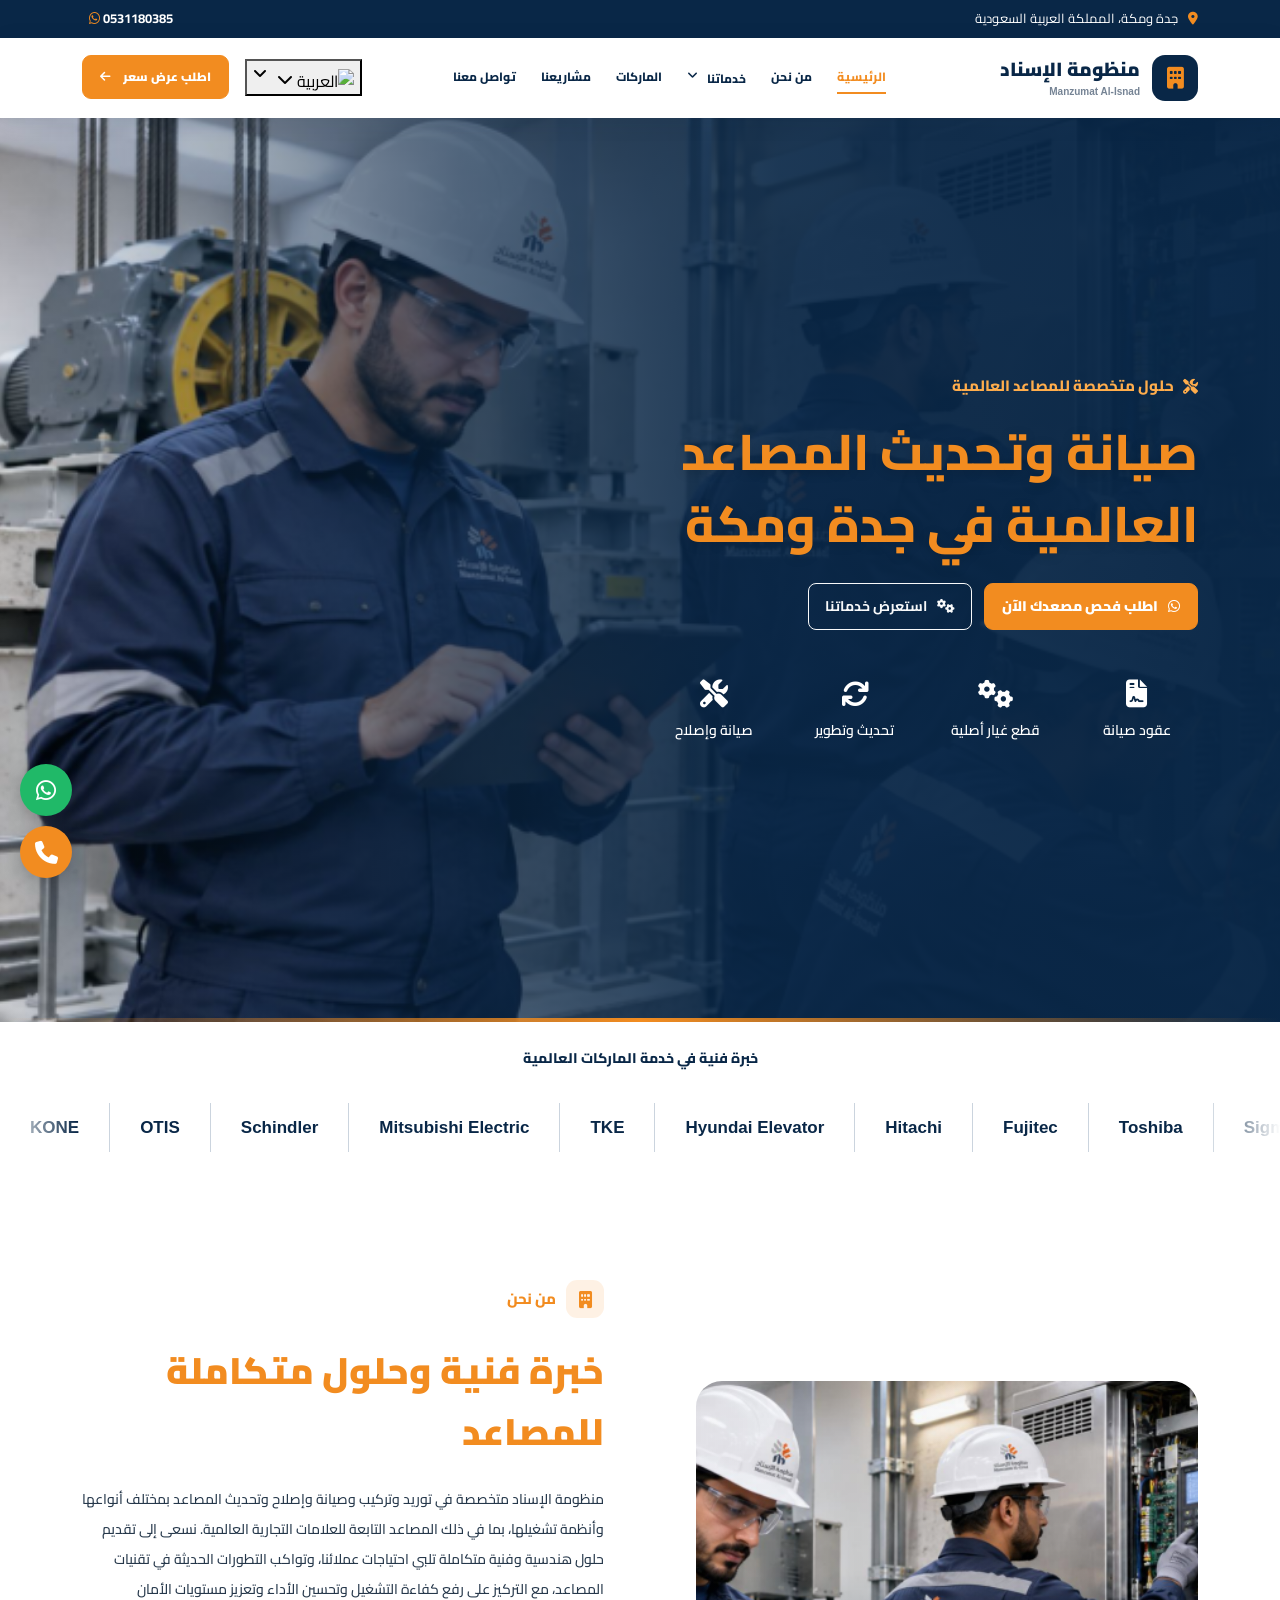
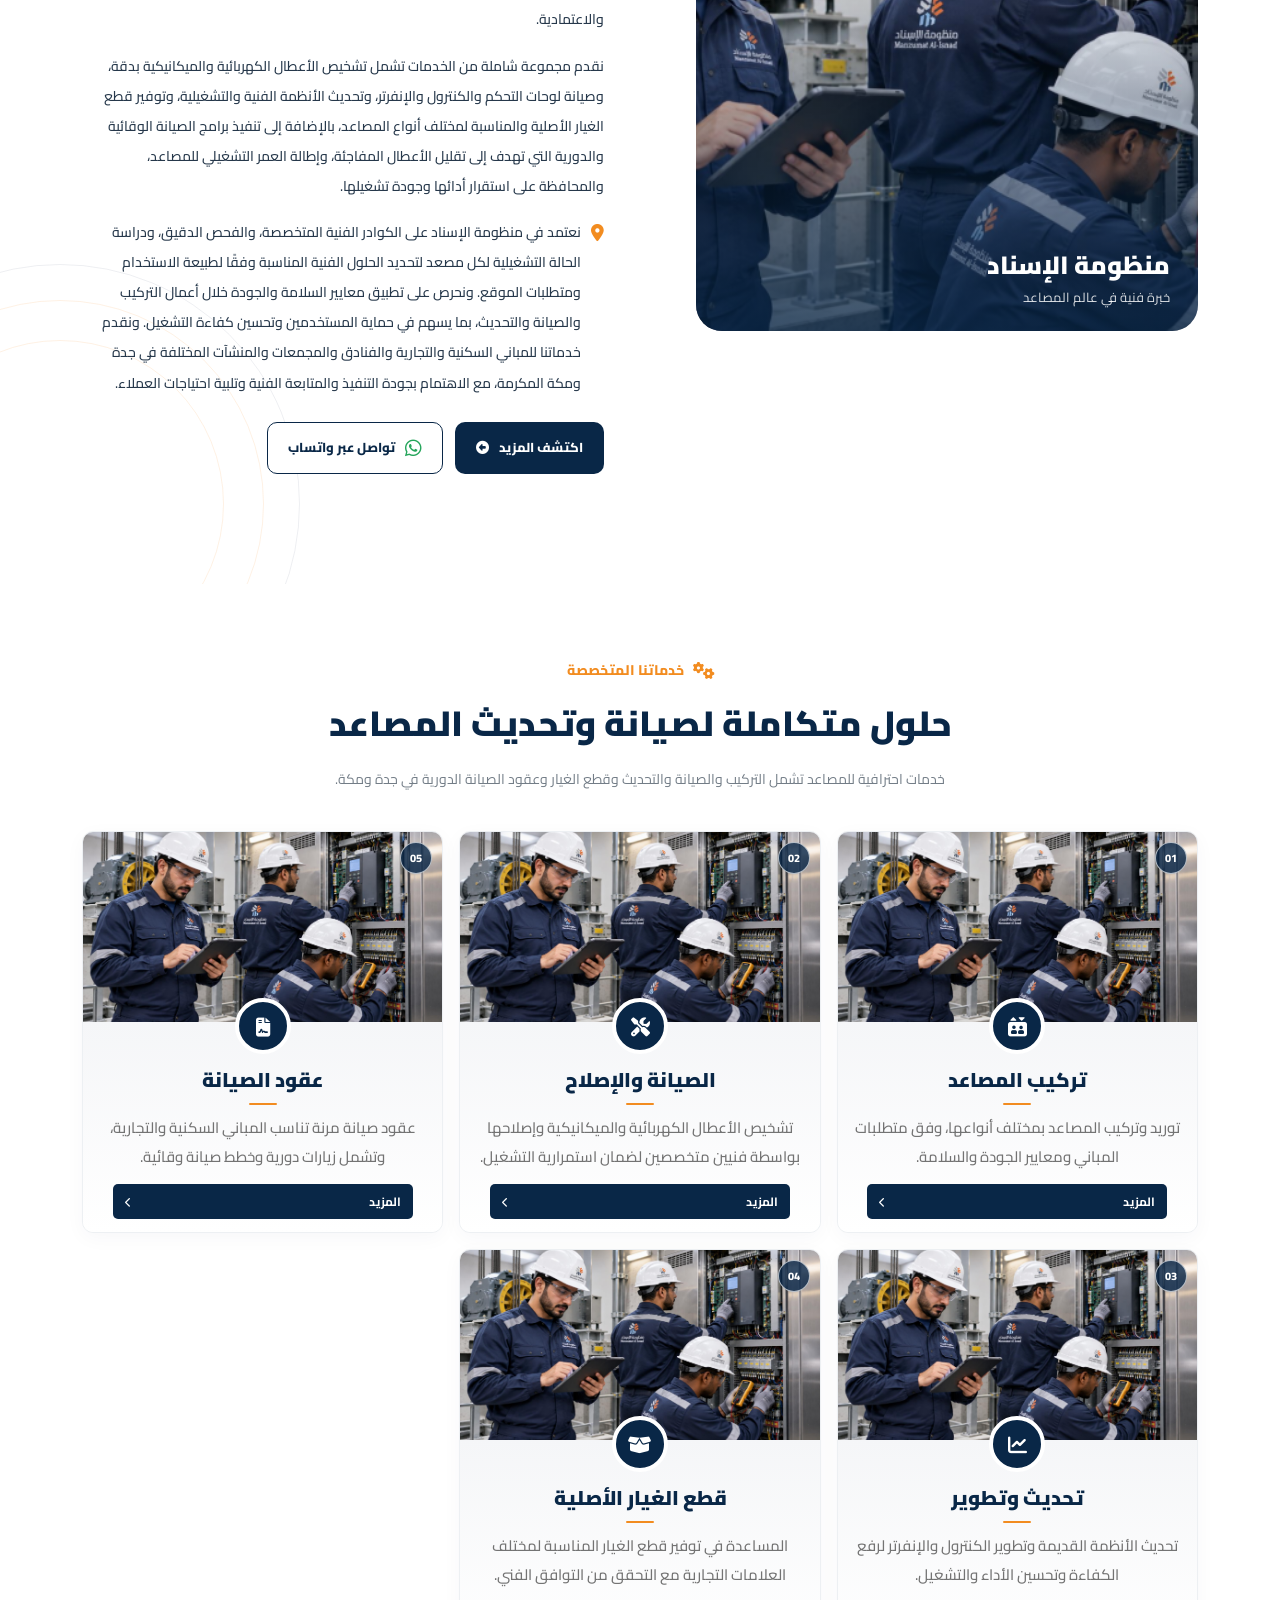
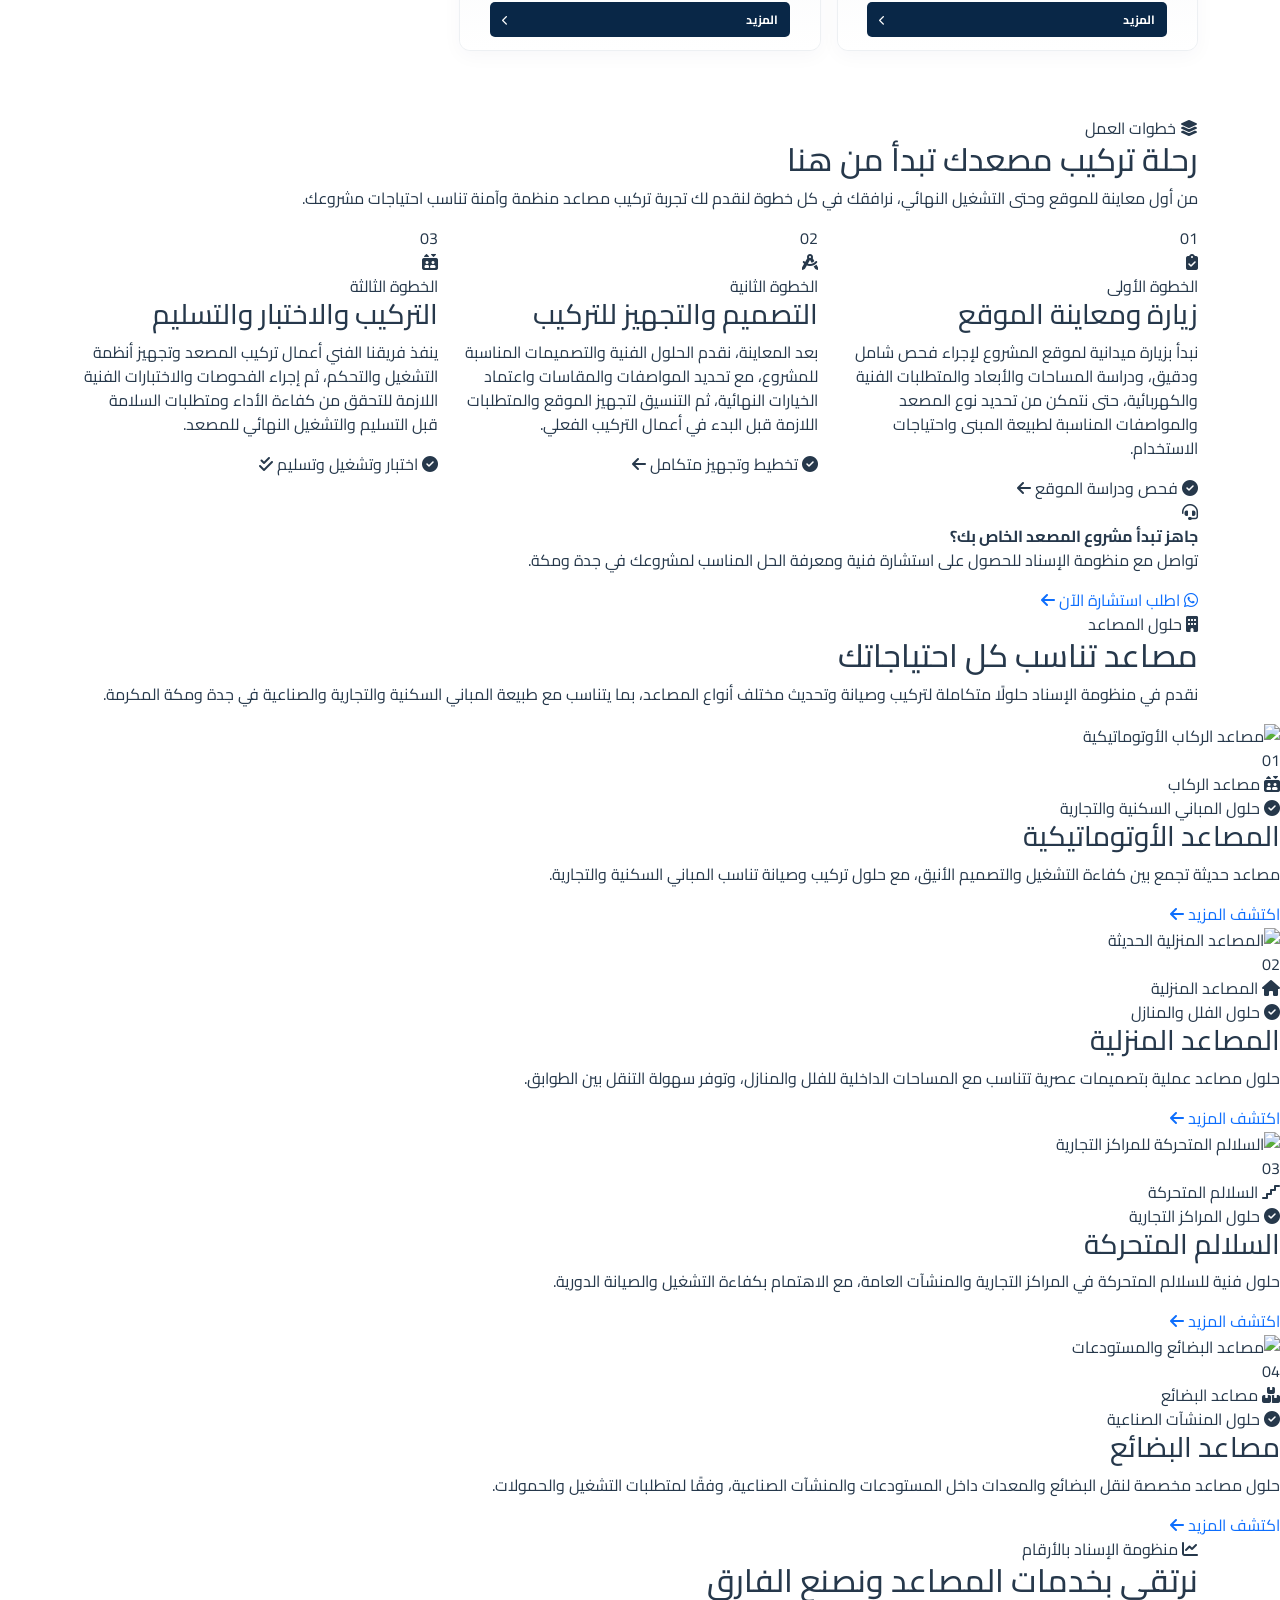
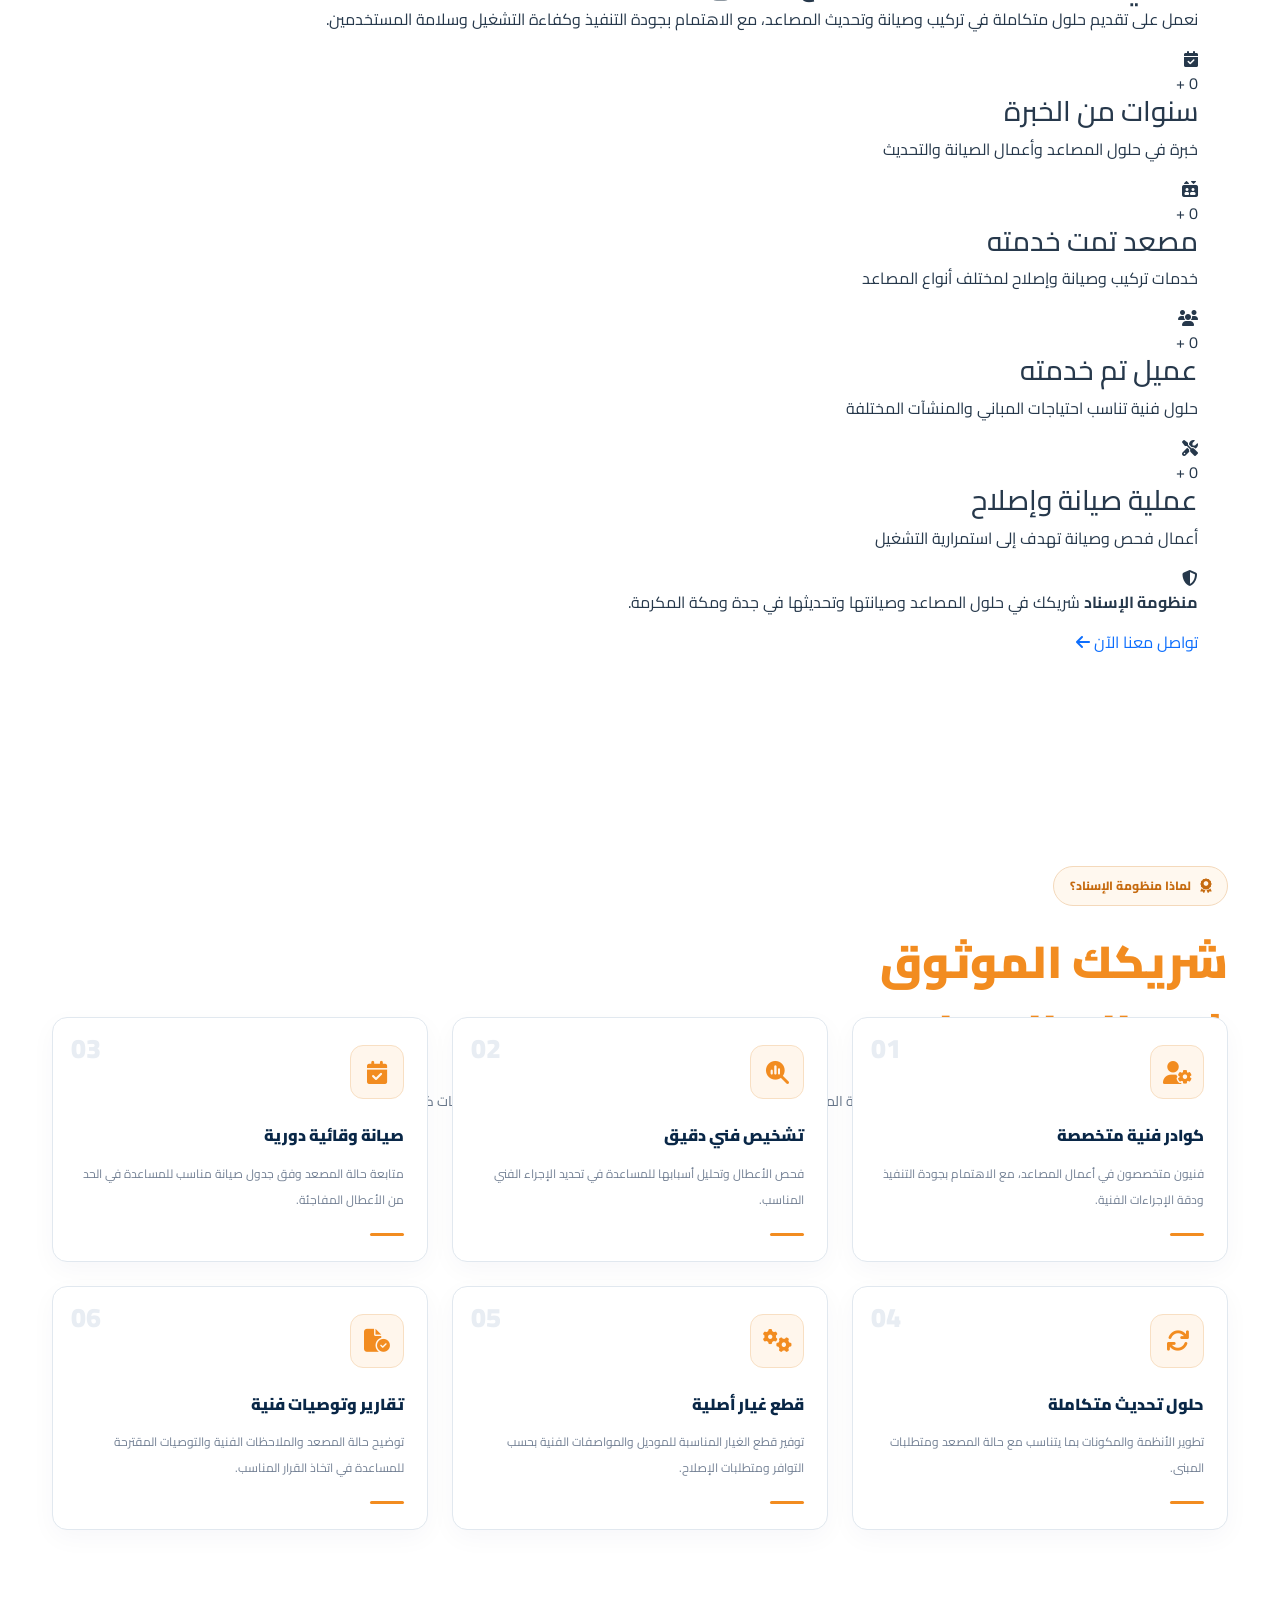
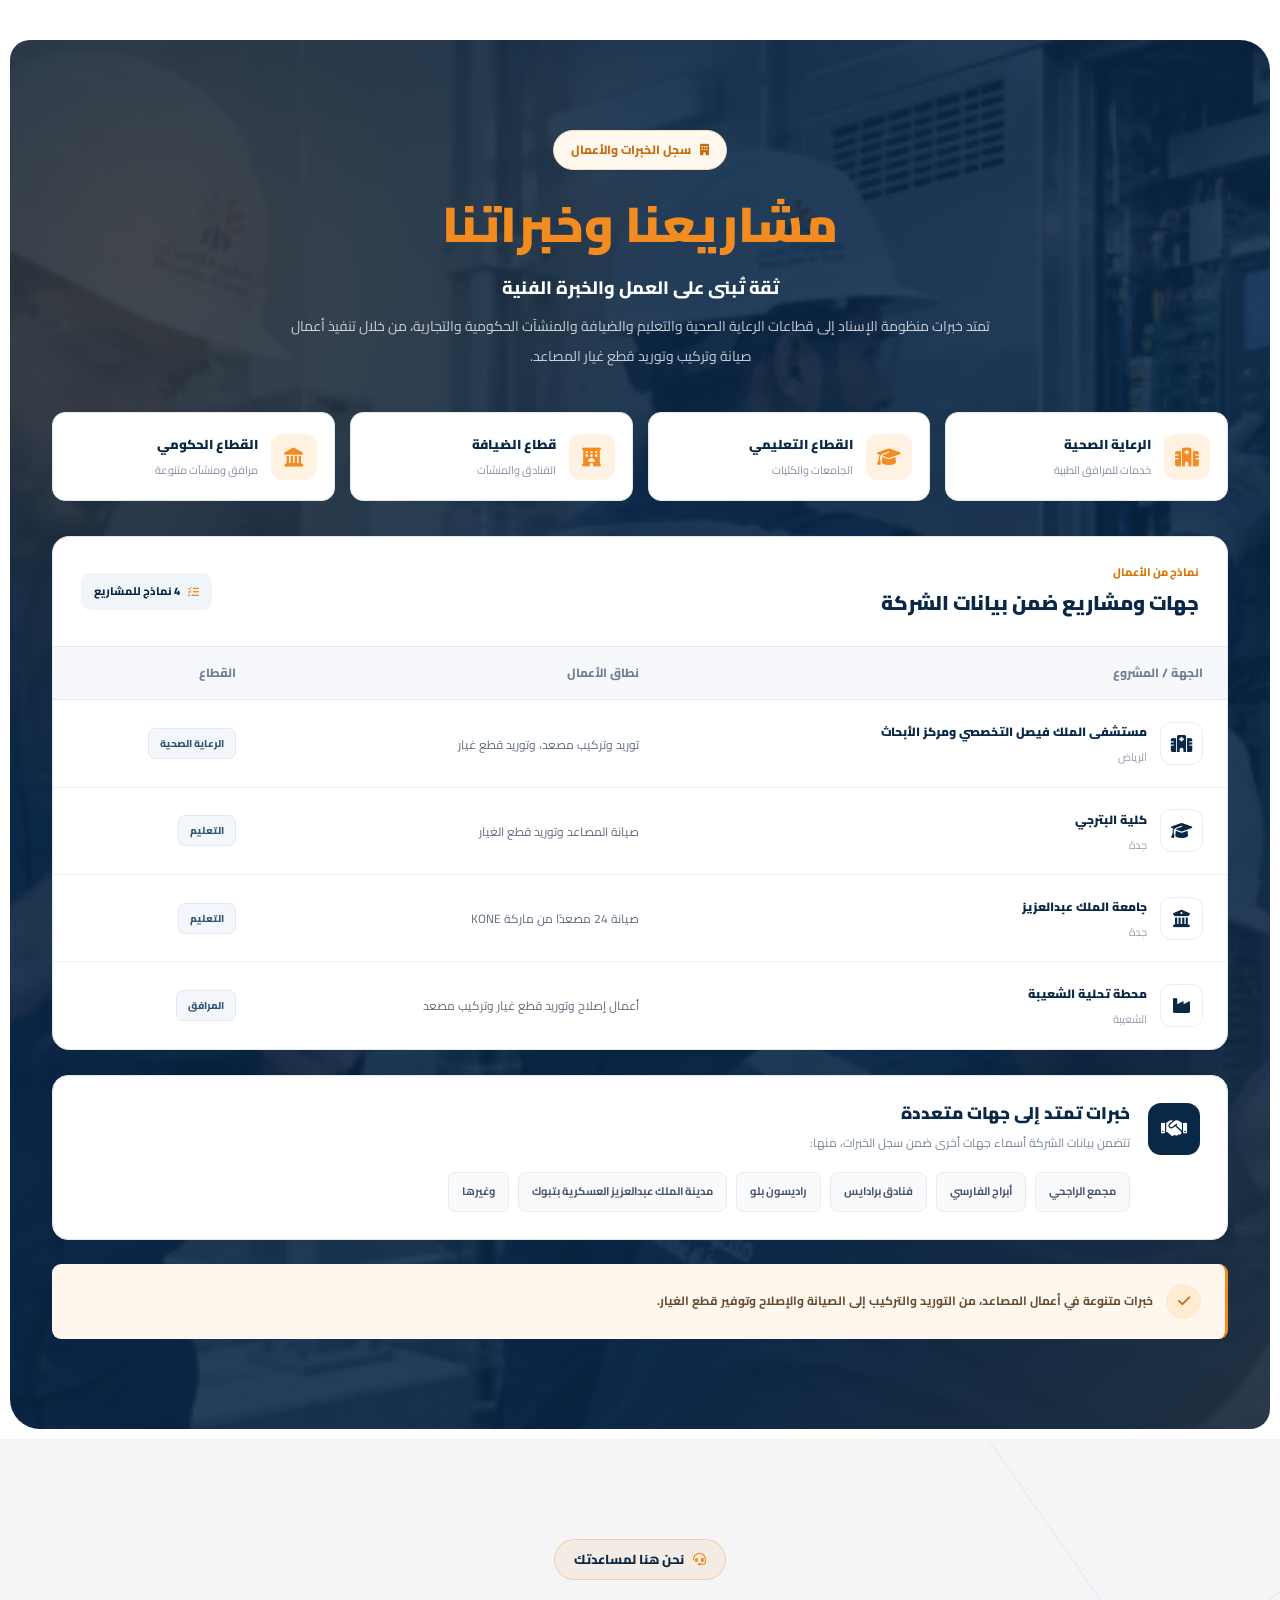
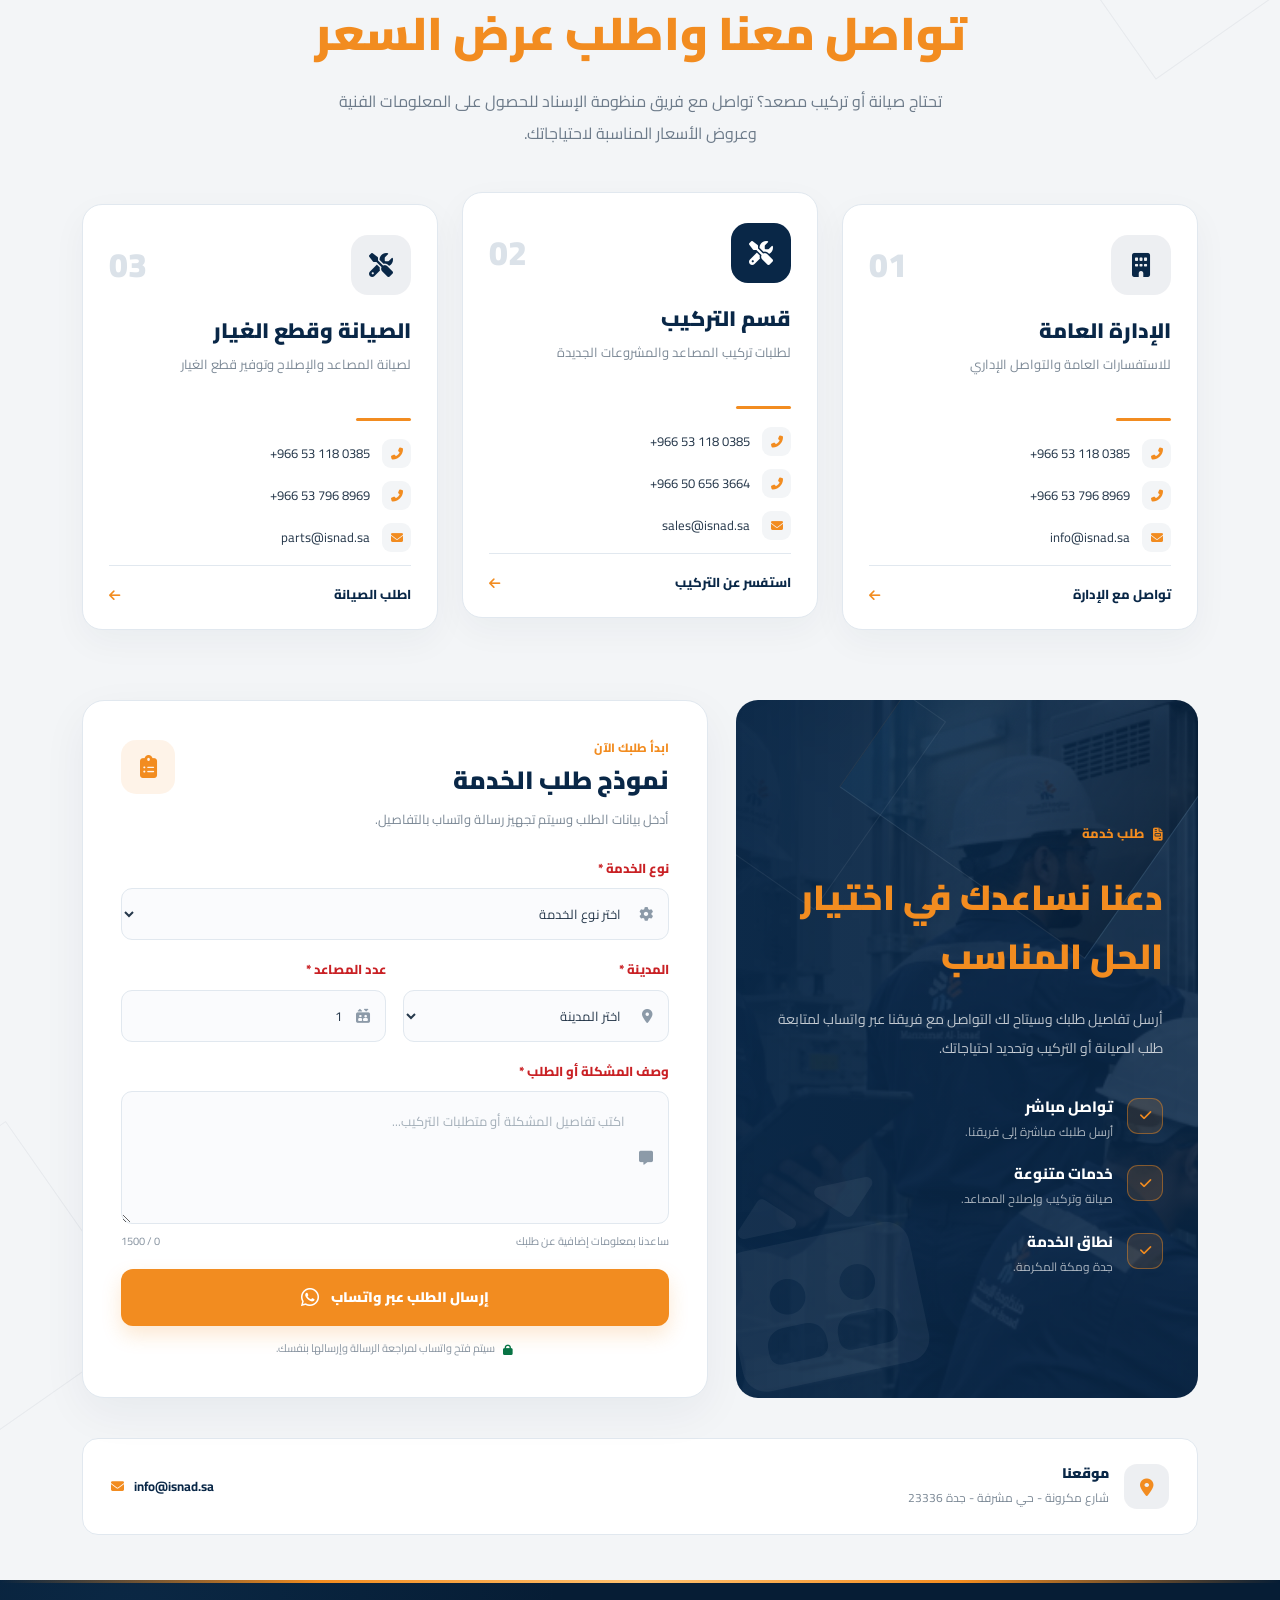
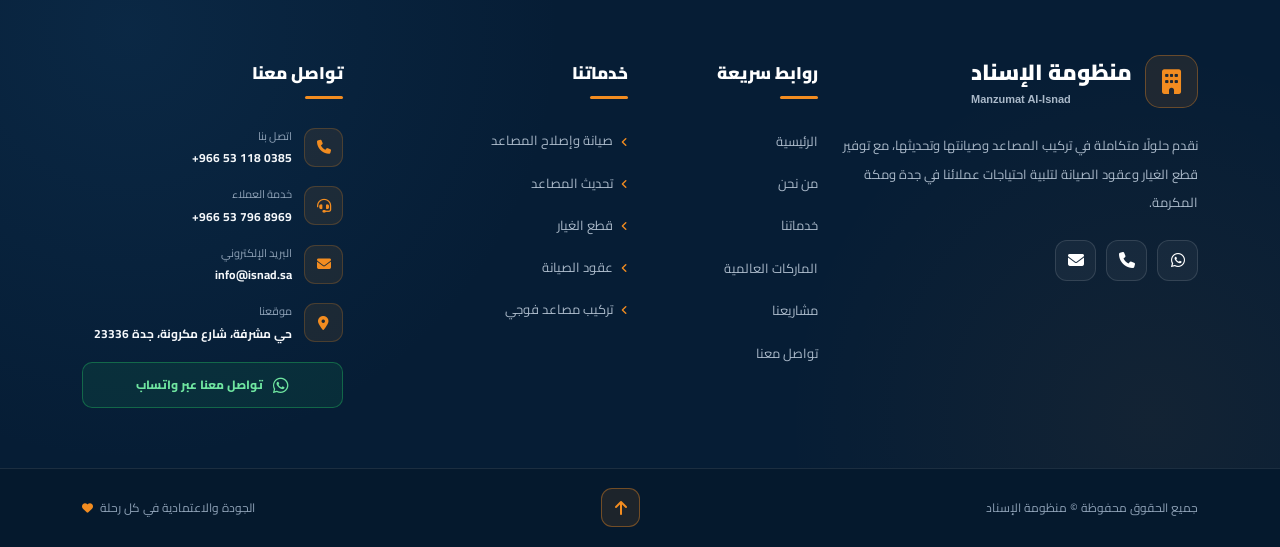
==== commit 450b45e0: "Update index.html" ====
--- a/index.html
+++ b/index.html
@@ -33,16 +33,26 @@
   </head>
 
   <body>
-  <div class="topbar">
+
+
+
+<div class="topbar">
     <div class="container d-flex justify-content-between align-items-center flex-wrap gap-2">
-      <span><i class="fa-solid fa-location-dot"></i> جدة ومكة، المملكة العربية السعودية</span>
-      <a href="https://wa.me/966531180385" class="top-contact" data-track="whatsapp">
-        <i class="fa-brands fa-whatsapp"></i> 0531180385
-      </a>
+        <span>
+            <i class="fa-solid fa-location-dot"></i>
+            <span data-i18n="topbar.location">جدة ومكة</span>،
+            <span data-i18n="topbar.country">المملكة العربية السعودية</span>
+        </span>
+
+        <a href="https://wa.me/966531180385" class="top-contact" data-track="whatsapp">
+            <i class="fa-brands fa-whatsapp"></i>
+            <span dir="ltr">0531180385</span>
+        </a>
     </div>
-  </div>
-
- <nav class="navbar navbar-expand-lg main-nav" dir="rtl">
+</div>
+
+
+<nav class="navbar navbar-expand-lg main-nav">
     <div class="container">
 
         <a class="navbar-brand brand-logo" href="#home">
@@ -51,7 +61,7 @@
             </span>
 
             <span class="brand-text">
-                منظومة الإسناد
+                <span data-i18n="brand.name">منظومة الإسناد</span>
                 <small>Manzumat Al-Isnad</small>
             </span>
         </a>
@@ -63,7 +73,8 @@
             data-bs-target="#mainMenu"
             aria-controls="mainMenu"
             aria-expanded="false"
-            aria-label="فتح القائمة">
+            aria-label="فتح القائمة"
+            data-i18n-aria-label="nav.openMenu">
 
             <i class="fa-solid fa-bars"></i>
         </button>
@@ -73,11 +84,15 @@
             <ul class="navbar-nav mx-auto mb-3 mb-lg-0">
 
                 <li class="nav-item">
-                    <a class="nav-link active" href="#home">الرئيسية</a>
+                    <a class="nav-link active" href="#home" data-i18n="nav.home">
+                        الرئيسية
+                    </a>
                 </li>
 
                 <li class="nav-item">
-                    <a class="nav-link" href="#about">من نحن</a>
+                    <a class="nav-link" href="#about" data-i18n="nav.about">
+                        من نحن
+                    </a>
                 </li>
 
                 <li class="nav-item dropdown services-dropdown">
@@ -87,7 +102,8 @@
                         id="servicesDropdown"
                         role="button"
                         data-bs-toggle="dropdown"
-                        aria-expanded="false">
+                        aria-expanded="false"
+                        data-i18n="nav.services">
 
                         خدماتنا
                     </a>
@@ -97,35 +113,35 @@
                         <li>
                             <a class="dropdown-item" href="#maintenance">
                                 <i class="fa-solid fa-screwdriver-wrench"></i>
-                                صيانة المصاعد
+                                <span data-i18n="nav.maintenance">صيانة المصاعد</span>
                             </a>
                         </li>
 
                         <li>
                             <a class="dropdown-item" href="#modernization">
                                 <i class="fa-solid fa-arrows-rotate"></i>
-                                تحديث المصاعد
+                                <span data-i18n="nav.modernization">تحديث المصاعد</span>
                             </a>
                         </li>
 
                         <li>
                             <a class="dropdown-item" href="#spare-parts">
                                 <i class="fa-solid fa-gears"></i>
-                                قطع الغيار
+                                <span data-i18n="nav.spareParts">قطع الغيار</span>
                             </a>
                         </li>
 
                         <li>
                             <a class="dropdown-item" href="#contracts">
                                 <i class="fa-solid fa-file-contract"></i>
-                                عقود الصيانة
+                                <span data-i18n="nav.contracts">عقود الصيانة</span>
                             </a>
                         </li>
 
                         <li>
                             <a class="dropdown-item" href="#fuji-elevators">
                                 <i class="fa-solid fa-elevator"></i>
-                                تركيب مصاعد فوجي
+                                <span data-i18n="nav.fuji">تركيب مصاعد فوجي</span>
                             </a>
                         </li>
 
@@ -133,21 +149,83 @@
                 </li>
 
                 <li class="nav-item">
-                    <a class="nav-link" href="#brands">الماركات</a>
+                    <a class="nav-link" href="#brands" data-i18n="nav.brands">
+                        الماركات
+                    </a>
                 </li>
 
                 <li class="nav-item">
-                    <a class="nav-link" href="#projects">مشاريعنا</a>
+                    <a class="nav-link" href="#projects" data-i18n="nav.projects">
+                        مشاريعنا
+                    </a>
                 </li>
 
                 <li class="nav-item">
-                    <a class="nav-link" href="#contact">تواصل معنا</a>
+                    <a class="nav-link" href="#contact" data-i18n="nav.contact">
+                        تواصل معنا
+                    </a>
                 </li>
 
             </ul>
 
+            <div class="isnad-language-switcher dropdown mx-3">
+                <button
+                    class="isnad-language-btn dropdown-toggle"
+                    type="button"
+                    id="isnadLanguageDropdown"
+                    data-bs-toggle="dropdown"
+                    aria-expanded="false"
+                    aria-label="تغيير اللغة">
+
+                    <img
+                        class="isnad-current-flag"
+                        src="https://flagcdn.com/w80/sa.png"
+                        alt="العربية">
+
+                    <i class="fas fa-chevron-down"></i>
+                </button>
+
+                <ul
+                    class="dropdown-menu isnad-language-menu"
+                    aria-labelledby="isnadLanguageDropdown">
+
+                    <li>
+                        <button
+                            class="dropdown-item isnad-language-option active"
+                            type="button"
+                            data-lang="ar"
+                            aria-label="العربية"
+                            title="العربية">
+
+                            <img
+                                src="https://flagcdn.com/w80/sa.png"
+                                alt="السعودية">
+
+                            <i class="fas fa-check"></i>
+                        </button>
+                    </li>
+
+                    <li>
+                        <button
+                            class="dropdown-item isnad-language-option"
+                            type="button"
+                            data-lang="en"
+                            aria-label="English"
+                            title="English">
+
+                            <img
+                                src="https://flagcdn.com/w80/us.png"
+                                alt="United States">
+
+                            <i class="fas fa-check"></i>
+                        </button>
+                    </li>
+
+                </ul>
+            </div>
+
             <a href="#contact" class="btn btn-orange nav-cta">
-                اطلب عرض سعر
+                <span data-i18n="nav.quote">اطلب عرض سعر</span>
                 <i class="fa-solid fa-arrow-left"></i>
             </a>
 
@@ -157,70 +235,151 @@
 
 
   <main>
-    <section class="hero" id="home">
-      <div class="hero-image"></div>
-      <div class="hero-overlay"></div>
-      <div class="container hero-container">
+   
+<section class="hero" id="home">
+    <div class="hero-image"></div>
+    <div class="hero-overlay"></div>
+
+    <div class="container hero-container">
         <div class="row align-items-center min-vh-hero">
-          <div class="col-lg-7 col-xl-6">
-            <div class="hero-content">
-              <span class="hero-kicker"><i class="fa-solid fa-screwdriver-wrench"></i> حلول متخصصة للمصاعد العالمية</span>
-              <h1>صيانة وتحديث المصاعد العالمية <span>في جدة ومكة</span></h1>
-              <h2>مصعدك يتعطل باستمرار؟</h2>
-              <p class="hero-question">تدفع مبالغ على الصيانة وتبديل قطع الغيار، ولسّه الأعطال مستمرة؟</p>
-              <p class="hero-description">مع منظومة الإسناد، نوفر حلولًا متخصصة لصيانة وتحديث المصاعد العالمية، وعقود صيانة دورية، وقطع غيار أصلية بحسب نوع المصعد وموديله.</p>
-              <div class="hero-actions">
-                <a href="https://wa.me/966531180385?text=%D8%A3%D8%B1%D8%BA%D8%A8%20%D9%81%D9%8A%20%D8%B7%D9%84%D8%A8%20%D9%81%D8%AD%D8%B5%20%D9%85%D8%B5%D8%B9%D8%AF" class="btn btn-orange btn-lg" data-track="whatsapp">
-                  <i class="fa-brands fa-whatsapp"></i> اطلب فحص مصعدك الآن
-                </a>
-                <a href="#services" class="btn btn-outline-light btn-lg fw-bold" data-track="phone">
-                  <i class="fa-solid fa-gears"></i> استعرض خدماتنا
-                </a>
-              </div>
-             <div class="hero-features">
-    <span>
-        <i class="fa-solid fa-file-contract"></i>
-        <span>عقود صيانة</span>
-    </span>
-    <span>
-        <i class="fa-solid fa-gears"></i>
-        <span>قطع غيار أصلية</span>
-    </span>
-    <span>
-        <i class="fa-solid fa-arrows-rotate"></i>
-        <span>تحديث وتطوير</span>
-    </span>
-    <span>
-        <i class="fa-solid fa-screwdriver-wrench"></i>
-        <span>صيانة وإصلاح</span>
-    </span>
-</div>
-            </div>
-          </div>
-          <div class="col-lg-5 col-xl-6"></div>
-        </div>
-      </div>
-      <div class="hero-bottom-line"></div>
-    </section>
-
-    <section class="brands-section" id="brands" aria-label="ماركات المصاعد التي يمكن تقديم الخدمة لها">
-      <div class="container">
-        <div class="brands-heading">خبرة فنية في خدمة الماركات العالمية</div>
-      </div>
-      <div class="brands-marquee" dir="ltr">
+            <div class="col-lg-7 col-xl-6">
+                <div class="hero-content">
+
+                    <span class="hero-kicker">
+                        <i class="fa-solid fa-screwdriver-wrench"></i>
+                        <span data-i18n="hero.kicker">
+                            حلول متخصصة للمصاعد العالمية
+                        </span>
+                    </span>
+
+                    <h1>
+                        <span data-i18n="hero.title">
+                            صيانة وتحديث المصاعد العالمية
+                        </span>
+                        <span data-i18n="hero.titleHighlight">
+                            في جدة ومكة
+                        </span>
+                    </h1>
+
+                    <div class="hero-actions">
+                        <a
+                            href="https://wa.me/966531180385?text=%D8%A3%D8%B1%D8%BA%D8%A8%20%D9%81%D9%8A%20%D8%B7%D9%84%D8%A8%20%D9%81%D8%AD%D8%B5%20%D9%85%D8%B5%D8%B9%D8%AF"
+                            class="btn btn-orange btn-lg"
+                            data-track="whatsapp"
+                            target="_blank"
+                            rel="noopener noreferrer">
+
+                            <i class="fa-brands fa-whatsapp"></i>
+                            <span data-i18n="hero.requestInspection">
+                                اطلب فحص مصعدك الآن
+                            </span>
+                        </a>
+
+                        <a
+                            href="#services"
+                            class="btn btn-outline-light btn-lg fw-bold">
+
+                            <i class="fa-solid fa-gears"></i>
+                            <span data-i18n="hero.exploreServices">
+                                استعرض خدماتنا
+                            </span>
+                        </a>
+                    </div>
+
+                    <div class="hero-features">
+                        <span>
+                            <i class="fa-solid fa-file-contract"></i>
+                            <span data-i18n="hero.features.contracts">
+                                عقود صيانة
+                            </span>
+                        </span>
+
+                        <span>
+                            <i class="fa-solid fa-gears"></i>
+                            <span data-i18n="hero.features.spareParts">
+                                قطع غيار أصلية
+                            </span>
+                        </span>
+
+                        <span>
+                            <i class="fa-solid fa-arrows-rotate"></i>
+                            <span data-i18n="hero.features.modernization">
+                                تحديث وتطوير
+                            </span>
+                        </span>
+
+                        <span>
+                            <i class="fa-solid fa-screwdriver-wrench"></i>
+                            <span data-i18n="hero.features.maintenance">
+                                صيانة وإصلاح
+                            </span>
+                        </span>
+                    </div>
+
+                </div>
+            </div>
+
+            <div class="col-lg-5 col-xl-6"></div>
+        </div>
+    </div>
+
+    <div class="hero-bottom-line"></div>
+</section>
+
+
+  
+<section
+    class="brands-section"
+    id="brands"
+    aria-label="ماركات المصاعد التي يمكن تقديم الخدمة لها"
+    data-i18n-aria-label="brands.ariaLabel">
+
+    <div class="container">
+        <div class="brands-heading" data-i18n="brands.heading">
+            خبرة فنية في خدمة الماركات العالمية
+        </div>
+    </div>
+
+    <div class="brands-marquee" dir="ltr">
         <div class="brands-track">
-          <div class="brands-group">
-            <span>KONE</span><span>OTIS</span><span>Schindler</span><span>Mitsubishi Electric</span><span>TKE</span><span>Hyundai Elevator</span><span>Hitachi</span><span>Fujitec</span><span>Toshiba</span><span>Sigma</span><span>Orona</span><span>KLEEMANN</span><span>Fuji</span>
-          </div>
-          <div class="brands-group" aria-hidden="true">
-            <span>KONE</span><span>OTIS</span><span>Schindler</span><span>Mitsubishi Electric</span><span>TKE</span><span>Hyundai Elevator</span><span>Hitachi</span><span>Fujitec</span><span>Toshiba</span><span>Sigma</span><span>Orona</span><span>KLEEMANN</span><span>Fuji</span>
-          </div>
-        </div>
-      </div>
-     
-    </section>
-
- <section class="ms-about" id="about" dir="rtl">
+            <div class="brands-group">
+                <span>KONE</span>
+                <span>OTIS</span>
+                <span>Schindler</span>
+                <span>Mitsubishi Electric</span>
+                <span>TKE</span>
+                <span>Hyundai Elevator</span>
+                <span>Hitachi</span>
+                <span>Fujitec</span>
+                <span>Toshiba</span>
+                <span>Sigma</span>
+                <span>Orona</span>
+                <span>KLEEMANN</span>
+                <span>Fuji</span>
+            </div>
+
+            <div class="brands-group" aria-hidden="true">
+                <span>KONE</span>
+                <span>OTIS</span>
+                <span>Schindler</span>
+                <span>Mitsubishi Electric</span>
+                <span>TKE</span>
+                <span>Hyundai Elevator</span>
+                <span>Hitachi</span>
+                <span>Fujitec</span>
+                <span>Toshiba</span>
+                <span>Sigma</span>
+                <span>Orona</span>
+                <span>KLEEMANN</span>
+                <span>Fuji</span>
+            </div>
+        </div>
+    </div>
+</section>
+
+
+
+<section class="ms-about" id="about">
     <div class="ms-about-pattern"></div>
 
     <div class="container position-relative">
@@ -229,29 +388,21 @@
             <div class="col-lg-6">
                 <div class="ms-about-visual">
                     <div class="ms-about-image">
-                        <img src="images/about.png" alt="خدمات تركيب وصيانة وتحديث المصاعد">
+                        <img
+                            src="images/about.png"
+                            alt="خدمات تركيب وصيانة وتحديث المصاعد"
+                            data-i18n-alt="about.imageAlt">
                     </div>
 
                     <div class="ms-about-image-overlay"></div>
 
-                    <div class="ms-about-floating">
-                        <div class="ms-floating-icon">
-                            <i class="fa-solid fa-elevator"></i>
-                        </div>
-                        <div>
-                            <strong>حلول متكاملة</strong>
-                            <span>لأنظمة المصاعد الحديثة</span>
-                        </div>
-                    </div>
-
-                    <div class="ms-about-experience">
-                        <i class="fa-solid fa-shield-halved"></i>
-                        <span>الجودة والسلامة</span>
-                    </div>
-
                     <div class="ms-about-image-label">
-                        <span>منظومة الإسناد</span>
-                        <small>خبرة فنية في عالم المصاعد</small>
+                        <span data-i18n="about.brandName">
+                            منظومة الإسناد
+                        </span>
+                        <small data-i18n="about.imageSubtitle">
+                            خبرة فنية في عالم المصاعد
+                        </small>
                     </div>
                 </div>
             </div>
@@ -263,81 +414,56 @@
                         <span class="ms-label-icon">
                             <i class="fa-solid fa-building"></i>
                         </span>
-                        <span>من نحن</span>
+                        <span data-i18n="about.label">
+                            من نحن
+                        </span>
                     </div>
 
                     <h2 class="ms-about-title">
-                        خبرة فنية
-                        <span>وحلول متكاملة</span>
-                        للمصاعد
+                        <span class="ms-about-title-text" data-i18n="about.titleStart">
+                            خبرة فنية
+                        </span>
+                        <span data-i18n="about.titleHighlight">
+                            وحلول متكاملة
+                        </span>
+                        <span class="ms-about-title-text" data-i18n="about.titleEnd">
+                            للمصاعد
+                        </span>
                     </h2>
 
-                    <p class="ms-about-description">
-                        منظومة الإسناد متخصصة في توريد وتركيب وصيانة وإصلاح وتحديث المصاعد بمختلف أنواعها وأنظمة تشغيلها، بما في ذلك المصاعد التابعة للعلامات التجارية العالمية.
+                    <p class="ms-about-description" data-i18n="about.description1">
+                        منظومة الإسناد متخصصة في توريد وتركيب وصيانة وإصلاح وتحديث المصاعد بمختلف أنواعها وأنظمة تشغيلها، بما في ذلك المصاعد التابعة للعلامات التجارية العالمية. نسعى إلى تقديم حلول هندسية وفنية متكاملة تلبي احتياجات عملائنا، وتواكب التطورات الحديثة في تقنيات المصاعد، مع التركيز على رفع كفاءة التشغيل وتحسين الأداء وتعزيز مستويات الأمان والاعتمادية.
                     </p>
 
-                    <p class="ms-about-description">
-                        نقدم حلولًا متكاملة تشمل تشخيص الأعطال الكهربائية والميكانيكية، وصيانة الكنترول والإنفرتر، وتطوير الأنظمة الفنية، وتوفير قطع الغيار الأصلية، وتنفيذ برامج الصيانة الوقائية والدورية.
+                    <p class="ms-about-description" data-i18n="about.description2">
+                        نقدم مجموعة شاملة من الخدمات تشمل تشخيص الأعطال الكهربائية والميكانيكية بدقة، وصيانة لوحات التحكم والكنترول والإنفرتر، وتحديث الأنظمة الفنية والتشغيلية، وتوفير قطع الغيار الأصلية والمناسبة لمختلف أنواع المصاعد، بالإضافة إلى تنفيذ برامج الصيانة الوقائية والدورية التي تهدف إلى تقليل الأعطال المفاجئة، وإطالة العمر التشغيلي للمصاعد، والمحافظة على استقرار أدائها وجودة تشغيلها.
                     </p>
-
-                    <div class="ms-about-features">
-                        <div class="ms-about-feature">
-                            <span class="ms-feature-icon">
-                                <i class="fa-solid fa-file-contract"></i>
-                            </span>
-                            <div>
-                                <h3>عقود صيانة</h3>
-                                <p>برامج صيانة دورية ووقائية</p>
-                            </div>
-                        </div>
-
-                        <div class="ms-about-feature">
-                            <span class="ms-feature-icon">
-                                <i class="fa-solid fa-gears"></i>
-                            </span>
-                            <div>
-                                <h3>قطع غيار أصلية</h3>
-                                <p>مكونات مناسبة لأنظمة المصاعد</p>
-                            </div>
-                        </div>
-
-                        <div class="ms-about-feature">
-                            <span class="ms-feature-icon">
-                                <i class="fa-solid fa-arrows-rotate"></i>
-                            </span>
-                            <div>
-                                <h3>تحديث وتطوير</h3>
-                                <p>رفع كفاءة الأنظمة الفنية</p>
-                            </div>
-                        </div>
-
-                        <div class="ms-about-feature">
-                            <span class="ms-feature-icon">
-                                <i class="fa-solid fa-screwdriver-wrench"></i>
-                            </span>
-                            <div>
-                                <h3>صيانة وإصلاح</h3>
-                                <p>تشخيص الأعطال ومعالجتها</p>
-                            </div>
-                        </div>
-                    </div>
 
                     <p class="ms-about-description ms-about-location">
                         <i class="fa-solid fa-location-dot"></i>
-                       نعتمد على الكوادر الفنية المتخصصة والفحص الدقيق وتقديم الحلول المناسبة للمحافظة على كفاءة التشغيل وسالمة
-المستخدمين، ونخدم المباني السكنية والتجارية والمنشآت المختلفة في جدة ومكة
+                        <span data-i18n="about.description3">
+                            نعتمد في منظومة الإسناد على الكوادر الفنية المتخصصة، والفحص الدقيق، ودراسة الحالة التشغيلية لكل مصعد لتحديد الحلول الفنية المناسبة وفقًا لطبيعة الاستخدام ومتطلبات الموقع. ونحرص على تطبيق معايير السلامة والجودة خلال أعمال التركيب والصيانة والتحديث، بما يسهم في حماية المستخدمين وتحسين كفاءة التشغيل. ونقدم خدماتنا للمباني السكنية والتجارية والفنادق والمجمعات والمنشآت المختلفة في جدة ومكة المكرمة، مع الاهتمام بجودة التنفيذ والمتابعة الفنية وتلبية احتياجات العملاء.
+                        </span>
                     </p>
 
                     <div class="ms-about-actions">
-                        <a href="tel:+966554021910" class="ms-btn-primary">
-                            <i class="fa-solid fa-phone"></i>
-                            اطلب خدمة الآن
-                            <i class="fa-solid fa-arrow-left ms-btn-arrow"></i>
+                        <a href="#" class="ms-btn-primary">
+                            <span data-i18n="about.discoverMore">
+                                اكتشف المزيد
+                            </span>
+                            <i class="fa-solid fa-arrow-alt-circle-left"></i>
                         </a>
 
-                        <a href="https://wa.me/966554021910" target="_blank" rel="noopener noreferrer" class="ms-btn-secondary">
+                        <a
+                            href="https://wa.me/966531180385"
+                            target="_blank"
+                            rel="noopener noreferrer"
+                            class="ms-btn-secondary">
+
                             <i class="fa-brands fa-whatsapp"></i>
-                            تواصل عبر واتساب
+                            <span data-i18n="about.whatsapp">
+                                تواصل عبر واتساب
+                            </span>
                         </a>
                     </div>
 
@@ -349,15 +475,21 @@
 </section>
 
 
-<section class="services-section" id="services" dir="rtl">
+
+
+<section class="services-section" id="services">
     <div class="container">
         <div class="services-heading text-center">
             <span class="section-label">
                 <i class="fa-solid fa-gears"></i>
-                خدماتنا المتخصصة
+                <span data-i18n="services.label">خدماتنا المتخصصة</span>
             </span>
-            <h2>حلول متكاملة لصيانة وتحديث المصاعد</h2>
-            <p>
+
+            <h2 data-i18n="services.heading">
+                حلول متكاملة لصيانة وتحديث المصاعد
+            </h2>
+
+            <p data-i18n="services.description">
                 خدمات احترافية للمصاعد تشمل التركيب والصيانة والتحديث وقطع الغيار
                 وعقود الصيانة الدورية في جدة ومكة.
             </p>
@@ -368,22 +500,28 @@
             <div class="col-6 col-lg-4">
                 <article class="service-card">
                     <div class="service-image">
-                        <img src="images/about.png" alt="تركيب المصاعد وتجهيز أنظمتها" loading="lazy">
+                        <img src="images/about.png" alt="تركيب المصاعد وتجهيز أنظمتها" data-i18n-alt="services.installation.alt" loading="lazy">
                         <span class="service-number">01</span>
                     </div>
+
                     <div class="service-content">
                         <div class="service-icon">
                             <i class="fa-solid fa-elevator"></i>
                         </div>
-                        <h3>تركيب المصاعد</h3>
+
+                        <h3 data-i18n="services.installation.title">تركيب المصاعد</h3>
                         <span class="service-divider"></span>
-                        <p>توريد وتركيب المصاعد بمختلف أنواعها، وفق متطلبات المباني ومعايير الجودة والسلامة.</p>
-                       <div>
-                         <a class="service-btn" href="#" target="_blank" rel="noopener noreferrer" data-track="whatsapp" data-service="تركيب المصاعد">
-                            <span>المزيد</span>
-                            <i class="fa-solid fa-chevron-left"></i>
-                        </a>
-                       </div>
+
+                        <p data-i18n="services.installation.description">
+                            توريد وتركيب المصاعد بمختلف أنواعها، وفق متطلبات المباني ومعايير الجودة والسلامة.
+                        </p>
+
+                        <div>
+                            <a class="service-btn" href="#" target="_blank" rel="noopener noreferrer" data-track="whatsapp" data-service="تركيب المصاعد" data-i18n-data-service="services.installation.title">
+                                <span data-i18n="services.more">المزيد</span>
+                                <i class="fa-solid fa-chevron-left"></i>
+                            </a>
+                        </div>
                     </div>
                 </article>
             </div>
@@ -391,65 +529,85 @@
             <div class="col-6 col-lg-4">
                 <article class="service-card">
                     <div class="service-image">
-                        <img src="images/about.png" alt="فني متخصص في صيانة وإصلاح المصاعد" loading="lazy">
+                        <img src="images/about.png" alt="فني متخصص في صيانة وإصلاح المصاعد" data-i18n-alt="services.repair.alt" loading="lazy">
                         <span class="service-number">02</span>
                     </div>
+
                     <div class="service-content">
                         <div class="service-icon">
                             <i class="fa-solid fa-screwdriver-wrench"></i>
                         </div>
-                        <h3>الصيانة والإصلاح</h3>
+
+                        <h3 data-i18n="services.repair.title">الصيانة والإصلاح</h3>
                         <span class="service-divider"></span>
-                        <p>تشخيص الأعطال الكهربائية والميكانيكية وإصلاحها بواسطة فنيين متخصصين لضمان استمرارية التشغيل.</p>
-                       <div>
-                         <a class="service-btn" href="#" target="_blank" rel="noopener noreferrer" data-track="whatsapp" data-service="الصيانة والإصلاح">
-                            <span>المزيد</span>
-                            <i class="fa-solid fa-chevron-left"></i>
-                        </a>
-                       </div>
+
+                        <p data-i18n="services.repair.description">
+                            تشخيص الأعطال الكهربائية والميكانيكية وإصلاحها بواسطة فنيين متخصصين لضمان استمرارية التشغيل.
+                        </p>
+
+                        <div>
+                            <a class="service-btn" href="#" target="_blank" rel="noopener noreferrer" data-track="whatsapp" data-service="الصيانة والإصلاح" data-i18n-data-service="services.repair.title">
+                                <span data-i18n="services.more">المزيد</span>
+                                <i class="fa-solid fa-chevron-left"></i>
+                            </a>
+                        </div>
                     </div>
                 </article>
             </div>
-<div class="col-6 col-lg-4">
+
+            <div class="col-6 col-lg-4">
                 <article class="service-card">
                     <div class="service-image">
-                        <img src="images/about.png" alt="فحص المصاعد ضمن برامج الصيانة الدورية" loading="lazy">
+                        <img src="images/about.png" alt="فحص المصاعد ضمن برامج الصيانة الدورية" data-i18n-alt="services.contracts.alt" loading="lazy">
                         <span class="service-number">05</span>
                     </div>
+
                     <div class="service-content">
                         <div class="service-icon">
                             <i class="fa-solid fa-file-contract"></i>
                         </div>
-                        <h3>عقود الصيانة</h3>
+
+                        <h3 data-i18n="services.contracts.title">عقود الصيانة</h3>
                         <span class="service-divider"></span>
-                        <p>عقود صيانة مرنة تناسب المباني السكنية والتجارية، وتشمل زيارات دورية وخطط صيانة وقائية.</p>
+
+                        <p data-i18n="services.contracts.description">
+                            عقود صيانة مرنة تناسب المباني السكنية والتجارية، وتشمل زيارات دورية وخطط صيانة وقائية.
+                        </p>
+
                         <div>
-                          <a class="service-btn" href="#" target="_blank" rel="noopener noreferrer" data-track="whatsapp" data-service="عقود الصيانة">
-                            <span>المزيد</span>
-                            <i class="fa-solid fa-chevron-left"></i>
-                        </a>
+                            <a class="service-btn" href="#" target="_blank" rel="noopener noreferrer" data-track="whatsapp" data-service="عقود الصيانة" data-i18n-data-service="services.contracts.title">
+                                <span data-i18n="services.more">المزيد</span>
+                                <i class="fa-solid fa-chevron-left"></i>
+                            </a>
                         </div>
                     </div>
                 </article>
             </div>
+
             <div class="col-6 col-lg-4">
                 <article class="service-card">
                     <div class="service-image">
-                        <img src="images/about.png" alt="تحديث وتطوير أنظمة المصاعد والكنترول" loading="lazy">
+                        <img src="images/about.png" alt="تحديث وتطوير أنظمة المصاعد والكنترول" data-i18n-alt="services.modernization.alt" loading="lazy">
                         <span class="service-number">03</span>
                     </div>
+
                     <div class="service-content">
                         <div class="service-icon">
                             <i class="fa-solid fa-chart-line"></i>
                         </div>
-                        <h3>تحديث وتطوير</h3>
+
+                        <h3 data-i18n="services.modernization.title">تحديث وتطوير</h3>
                         <span class="service-divider"></span>
-                        <p>تحديث الأنظمة القديمة وتطوير الكنترول والإنفرتر لرفع الكفاءة وتحسين الأداء والتشغيل.</p>
+
+                        <p data-i18n="services.modernization.description">
+                            تحديث الأنظمة القديمة وتطوير الكنترول والإنفرتر لرفع الكفاءة وتحسين الأداء والتشغيل.
+                        </p>
+
                         <div>
-                          <a class="service-btn" href="#" target="_blank" rel="noopener noreferrer" data-track="whatsapp" data-service="تحديث وتطوير المصاعد">
-                            <span>المزيد</span>
-                            <i class="fa-solid fa-chevron-left"></i>
-                        </a>
+                            <a class="service-btn" href="#" target="_blank" rel="noopener noreferrer" data-track="whatsapp" data-service="تحديث وتطوير المصاعد" data-i18n-data-service="services.modernization.serviceName">
+                                <span data-i18n="services.more">المزيد</span>
+                                <i class="fa-solid fa-chevron-left"></i>
+                            </a>
                         </div>
                     </div>
                 </article>
@@ -458,734 +616,767 @@
             <div class="col-6 col-lg-4">
                 <article class="service-card">
                     <div class="service-image">
-                        <img src="images/about.png" alt="قطع غيار ومكونات المصاعد" loading="lazy">
+                        <img src="images/about.png" alt="قطع غيار ومكونات المصاعد" data-i18n-alt="services.spareParts.alt" loading="lazy">
                         <span class="service-number">04</span>
                     </div>
+
                     <div class="service-content">
                         <div class="service-icon">
                             <i class="fa-solid fa-box-open"></i>
                         </div>
-                        <h3>قطع الغيار الأصلية</h3>
+
+                        <h3 data-i18n="services.spareParts.title">قطع الغيار الأصلية</h3>
                         <span class="service-divider"></span>
-                        <p>المساعدة في توفير قطع الغيار المناسبة لمختلف العلامات التجارية مع التحقق من التوافق الفني.</p>
-                       <div>
-                         <a class="service-btn" href="#" target="_blank" rel="noopener noreferrer" data-track="whatsapp" data-service="قطع الغيار">
-                            <span>المزيد</span>
-                            <i class="fa-solid fa-chevron-left"></i>
-                        </a>
-                       </div>
+
+                        <p data-i18n="services.spareParts.description">
+                            المساعدة في توفير قطع الغيار المناسبة لمختلف العلامات التجارية مع التحقق من التوافق الفني.
+                        </p>
+
+                        <div>
+                            <a class="service-btn" href="#" target="_blank" rel="noopener noreferrer" data-track="whatsapp" data-service="قطع الغيار" data-i18n-data-service="services.spareParts.serviceName">
+                                <span data-i18n="services.more">المزيد</span>
+                                <i class="fa-solid fa-chevron-left"></i>
+                            </a>
+                        </div>
                     </div>
                 </article>
             </div>
-
-            
 
         </div>
     </div>
 </section>
 
 
-<section class="mp-section" dir="rtl">
-  <div class="mp-wrapper">
-
-    <div class="mp-top">
-       <div class="mp-info">
-
-        <div class="mp-eyebrow">
-          <span></span>
-          هل تواجه هذه المشاكل؟
-          <span></span>
-        </div>
-
-        <h2 class="mp-heading">
-          تدفع على الصيانة ولسّه
-          <span>مصعدك يتعطل؟</span>
-        </h2>
-
-        <div class="mp-heading-line"></div>
-
-        <p class="mp-intro">
-          الأعطال المتكررة مش دايمًا معناها إنك محتاج تغيّر قطع غيار.
-           أحيانًا المشكلة الحقيقية بتكون في التشخيص أو نظام التشغيل.
-        </p>
-
-        <div class="row g-3 mp-problems">
-
-          <div class="col-12 col-md-6">
-            <article class="mp-problem">
-              <div class="mp-problem-content">
-                <h3>أعطال متكررة</h3>
-                <span class="mp-card-line"></span>
-                <p>المصعد يتووقف باستمرار رغم الاصلاحات السابقة.</p>
-              </div>
-
-              <div class="mp-icon mp-icon-orange">
-                <i class="fa-solid fa-screwdriver-wrench"></i>
-              </div>
-            </article>
-          </div>
-
-          <div class="col-12 col-md-6">
-            <article class="mp-problem">
-              <div class="mp-problem-content">
-                <h3>ارتفاع التكاليف</h3>
-                <span class="mp-card-line"></span>
-                <p>مبالغ متكررة لاصلاح وتبديل قطع الغيار.</p>
-              </div>
-
-              <div class="mp-icon mp-icon-navy">
-                <i class="fa-solid fa-coins"></i>
-              </div>
-            </article>
-          </div>
-
-          <div class="col-12 col-md-6">
-            <article class="mp-problem">
-              <div class="mp-problem-content">
-                <h3>صعوبة توفير القطع</h3>
-                <span class="mp-card-line"></span>
-                <p>تأخر اعادة تشغيل المصعد بسبب القطع.</p>
-              </div>
-
-              <div class="mp-icon mp-icon-navy">
-                <i class="fa-solid fa-box-open"></i>
-              </div>
-            </article>
-          </div>
-
-          <div class="col-12 col-md-6">
-            <article class="mp-problem">
-              <div class="mp-problem-content">
-                <h3>أنظمة قديمة</h3>
-                <span class="mp-card-line"></span>
-                <p>ضعف أداء الكنترول ومكونات التشغيل.</p>
-              </div>
-
-              <div class="mp-icon mp-icon-orange">
-                <i class="fa-solid fa-gear"></i>
-              </div>
-            </article>
-          </div>
-
-        </div>
-      </div>
-      <div class="mp-photo">
-        <img src="images/about.png" alt="فني متخصص في صيانة المصاعد">
-        <div class="mp-photo-shade"></div>
-
-        <div class="mp-photo-caption">
-          <i class="fa-solid fa-triangle-exclamation"></i>
-          <div>
-            <strong>توقف المصعد؟</strong>
-            <span>ابدأ بالتشخيص الصحيح</span>
-          </div>
-        </div>
-      </div>
-
-       
-    </div>
-
-    <div class="mp-solution">
-      <div class="mp-solution-photo">
-        <img src="images/about.png" alt="فحص وتشخيص أعطال المصاعد">
-        <div class="mp-solution-photo-overlay"></div>
-      </div>
-
-      <div class="mp-solution-copy">
-        <div class="mp-solution-eyebrow">
-          <span></span>
-          الحل مع منظومة الإسناد
-        </div>
-
-        <h3>
-          الحل يبدأ بالتشخيص الصحيح،
-          <span>وليس بتبديل القطع عشوائيًا.</span>
-        </h3>
-
-        <p>
-          يعمل فريقنا علي فحص المصعد وتحديد الاسباب الفنيه للاعطال <br> وتقديم التوصيات المناسبة لاعادة التشغيل وتحسين كفاءته
-        </p>
-
-        <a
-          class="mp-solution-btn"
-          href="https://wa.me/966531180385?text=%D9%85%D8%B1%D8%AD%D8%A8%D8%A7%D8%8C%20%D8%A3%D8%B1%D8%BA%D8%A8%20%D9%81%D9%8A%20%D8%AA%D8%B4%D8%AE%D9%8A%D8%B5%20%D9%85%D8%B4%D9%83%D9%84%D8%A9%20%D9%85%D8%B5%D8%B9%D8%AF%D9%8A"
-          target="_blank"
-          rel="noopener noreferrer"
-          data-track="whatsapp"
-        >
-          <i class="fa-brands fa-whatsapp"></i>
-          <span>اطلب فحص مصعدك</span>
-          <i class="fa-solid fa-arrow-left"></i>
-        </a>
-      </div>
-
-     
-    </div>
-
-  </div>
-</section>
-
-<section class="elevator-upgrade" id="elevator-upgrade" dir="rtl">
-    <div class="upgrade-hero">
-        <div class="hero-building"></div>
-
-        <div class="container">
-         
-
-            <div class="upgrade-header">
-                <span class="upgrade-eyebrow"><i class="fas fa-bolt"></i> تحديث وتطوير المصاعد</span>
-                <h1>مصعدك قديم؟ <span>جدّد أداءه</span></h1>
-                <p class="upgrade-intro">
-                    مش بالضرورة تحتاج تغيّر المصعد بالكامل! نطوّر الأنظمة الكهربائية
-                    والميكانيكية ونرفع مستوى الأمان والكفاءة بأحدث حلول التحديث.
+<section class="isnad-process-section" id="installation-process">
+    <div class="isnad-process-glow isnad-process-glow-one"></div>
+    <div class="isnad-process-glow isnad-process-glow-two"></div>
+
+    <div class="container">
+        <div class="isnad-process-heading">
+            <span class="isnad-process-eyebrow">
+                <i class="fas fa-layer-group"></i>
+                <span data-i18n="process.label">خطوات العمل</span>
+            </span>
+
+            <h2>
+                <span class="isnad-process-title-main" data-i18n="process.titleStart">
+                    رحلة تركيب مصعدك
+                </span>
+                <span data-i18n="process.titleHighlight">
+                    تبدأ من هنا
+                </span>
+            </h2>
+
+            <p data-i18n="process.description">
+                من أول معاينة للموقع وحتى التشغيل النهائي،
+                نرافقك في كل خطوة لنقدم لك تجربة تركيب مصاعد
+                منظمة وآمنة تناسب احتياجات مشروعك.
+            </p>
+        </div>
+
+        <div class="isnad-process-wrapper">
+            <div class="isnad-process-line"></div>
+
+            <div class="row g-4 justify-content-center">
+
+                <div class="col-lg-4 col-md-6">
+                    <div class="isnad-process-card">
+                        <div class="isnad-process-icon-wrap">
+                            <span class="isnad-process-number">01</span>
+                            <div class="isnad-process-icon">
+                                <i class="fas fa-clipboard-check"></i>
+                            </div>
+                            <span class="isnad-process-icon-ring"></span>
+                        </div>
+
+                        <div class="isnad-process-card-body">
+                            <span class="isnad-process-step-label" data-i18n="process.step1.label">
+                                الخطوة الأولى
+                            </span>
+
+                            <h3 data-i18n="process.step1.title">
+                                زيارة ومعاينة الموقع
+                            </h3>
+
+                            <p data-i18n="process.step1.description">
+                                نبدأ بزيارة ميدانية لموقع المشروع
+                                لإجراء فحص شامل ودقيق، ودراسة
+                                المساحات والأبعاد والمتطلبات الفنية
+                                والكهربائية، حتى نتمكن من تحديد
+                                نوع المصعد والمواصفات المناسبة
+                                لطبيعة المبنى واحتياجات الاستخدام.
+                            </p>
+
+                            <div class="isnad-process-card-footer">
+                                <span>
+                                    <i class="fas fa-check-circle"></i>
+                                    <span data-i18n="process.step1.footer">
+                                        فحص ودراسة الموقع
+                                    </span>
+                                </span>
+                                <i class="fas fa-arrow-left"></i>
+                            </div>
+                        </div>
+                    </div>
+                </div>
+
+                <div class="col-lg-4 col-md-6">
+                    <div class="isnad-process-card">
+                        <div class="isnad-process-icon-wrap">
+                            <span class="isnad-process-number">02</span>
+                            <div class="isnad-process-icon">
+                                <i class="fas fa-drafting-compass"></i>
+                            </div>
+                            <span class="isnad-process-icon-ring"></span>
+                        </div>
+
+                        <div class="isnad-process-card-body">
+                            <span class="isnad-process-step-label" data-i18n="process.step2.label">
+                                الخطوة الثانية
+                            </span>
+
+                            <h3 data-i18n="process.step2.title">
+                                التصميم والتجهيز للتركيب
+                            </h3>
+
+                            <p data-i18n="process.step2.description">
+                                بعد المعاينة، نقدم الحلول الفنية
+                                والتصميمات المناسبة للمشروع،
+                                مع تحديد المواصفات والمقاسات
+                                واعتماد الخيارات النهائية، ثم
+                                التنسيق لتجهيز الموقع والمتطلبات
+                                اللازمة قبل البدء في أعمال
+                                التركيب الفعلي.
+                            </p>
+
+                            <div class="isnad-process-card-footer">
+                                <span>
+                                    <i class="fas fa-check-circle"></i>
+                                    <span data-i18n="process.step2.footer">
+                                        تخطيط وتجهيز متكامل
+                                    </span>
+                                </span>
+                                <i class="fas fa-arrow-left"></i>
+                            </div>
+                        </div>
+                    </div>
+                </div>
+
+                <div class="col-lg-4 col-md-6">
+                    <div class="isnad-process-card">
+                        <div class="isnad-process-icon-wrap">
+                            <span class="isnad-process-number">03</span>
+                            <div class="isnad-process-icon">
+                                <i class="fas fa-elevator"></i>
+                            </div>
+                            <span class="isnad-process-icon-ring"></span>
+                        </div>
+
+                        <div class="isnad-process-card-body">
+                            <span class="isnad-process-step-label" data-i18n="process.step3.label">
+                                الخطوة الثالثة
+                            </span>
+
+                            <h3 data-i18n="process.step3.title">
+                                التركيب والاختبار والتسليم
+                            </h3>
+
+                            <p data-i18n="process.step3.description">
+                                ينفذ فريقنا الفني أعمال تركيب
+                                المصعد وتجهيز أنظمة التشغيل
+                                والتحكم، ثم إجراء الفحوصات
+                                والاختبارات الفنية اللازمة
+                                للتحقق من كفاءة الأداء ومتطلبات
+                                السلامة قبل التسليم والتشغيل
+                                النهائي للمصعد.
+                            </p>
+
+                            <div class="isnad-process-card-footer">
+                                <span>
+                                    <i class="fas fa-check-circle"></i>
+                                    <span data-i18n="process.step3.footer">
+                                        اختبار وتشغيل وتسليم
+                                    </span>
+                                </span>
+                                <i class="fas fa-check-double"></i>
+                            </div>
+                        </div>
+                    </div>
+                </div>
+
+            </div>
+        </div>
+
+        <div class="isnad-process-bottom">
+            <div class="isnad-process-bottom-icon">
+                <i class="fas fa-headset"></i>
+            </div>
+
+            <div class="isnad-process-bottom-text">
+                <strong data-i18n="process.cta.title">
+                    جاهز تبدأ مشروع المصعد الخاص بك؟
+                </strong>
+
+                <p data-i18n="process.cta.description">
+                    تواصل مع منظومة الإسناد للحصول على استشارة
+                    فنية ومعرفة الحل المناسب لمشروعك في جدة ومكة.
                 </p>
-
-                <div class="upgrade-highlights">
-                    <span><i class="fas fa-shield-halved"></i> أمان أعلى</span>
-                    <span><i class="fas fa-gauge-high"></i> أداء أفضل</span>
-                    <span><i class="fas fa-coins"></i> تكلفة أقل</span>
-                </div>
-            </div>
-        </div>
-    </div>
-
-    <div class="container comparison-container">
-        <div class="comparison-labels">
-            <div class="comparison-label before-label">
-                <i class="fas fa-clock-rotate-left"></i>
-                قبل التحديث
-            </div>
-            <div class="comparison-label after-label">
-                <i class="fas fa-circle-check"></i>
-                بعد التحديث
-            </div>
-        </div>
-
-        <div class="upgrade-comparison">
-            <article class="comparison-row">
-                <div class="comparison-image before-image">
-                    <img src="images/about.png" alt="لوحة التحكم قبل التحديث" loading="lazy">
-                    <span class="image-tag">النظام القديم</span>
-                </div>
-
-                <div class="comparison-info">
-                    <span class="comparison-icon"><i class="fas fa-microchip"></i></span>
-                    <h3>الكنترول والإنفرتر</h3>
-                    <p>استبدال لوحة التحكم والإنفرتر بنظام حديث VVVF لتحسين الأداء والاعتمادية.</p>
-                    <span class="comparison-arrow"><i class="fas fa-caret-left"></i></span>
-                </div>
-
-                <div class="comparison-image after-image">
-                    <img src="images/about.png" alt="لوحة التحكم بعد التحديث" loading="lazy">
-                    <span class="image-tag">نظام حديث</span>
-                </div>
-            </article>
-
-            <article class="comparison-row">
-                <div class="comparison-image before-image">
-                    <img src="images/about.png" alt="ماكينة المصعد قبل التطوير" loading="lazy">
-                    <span class="image-tag">قبل التطوير</span>
-                </div>
-
-                <div class="comparison-info">
-                    <span class="comparison-icon"><i class="fas fa-gears"></i></span>
-                    <h3>الماكينة والحبال</h3>
-                    <p>فحص الماكينة والحبال واستبدال أو تأهيل الأجزاء حسب الحالة الفنية.</p>
-                    <span class="comparison-arrow"><i class="fas fa-caret-left"></i></span>
-                </div>
-
-                <div class="comparison-image after-image">
-                    <img src="images/about.png" alt="ماكينة المصعد بعد التطوير" loading="lazy">
-                    <span class="image-tag">بعد التطوير</span>
-                </div>
-            </article>
-
-            <article class="comparison-row">
-                <div class="comparison-image before-image">
-                    <img src="images/about.png" alt="أبواب المصعد القديمة" loading="lazy">
-                    <span class="image-tag">أبواب قديمة</span>
-                </div>
-
-                <div class="comparison-info">
-                    <span class="comparison-icon"><i class="fas fa-door-open"></i></span>
-                    <h3>نظام الأبواب</h3>
-                    <p>تطوير الأبواب والمحركات والحساسات لتحسين السلامة ودقة الفتح والإغلاق.</p>
-                    <span class="comparison-arrow"><i class="fas fa-caret-left"></i></span>
-                </div>
-
-                <div class="comparison-image after-image">
-                    <img src="images/about.png" alt="أبواب المصعد بعد التطوير" loading="lazy">
-                    <span class="image-tag">أبواب مطوّرة</span>
-                </div>
-            </article>
-
-            <article class="comparison-row">
-                <div class="comparison-image before-image">
-                    <img src="images/about.png" alt="لوحات التشغيل القديمة" loading="lazy">
-                    <span class="image-tag">لوحات قديمة</span>
-                </div>
-
-                <div class="comparison-info">
-                    <span class="comparison-icon"><i class="fas fa-table-cells-large"></i></span>
-                    <h3>لوحات التشغيل والأدوار</h3>
-                    <p>استبدال لوحات التشغيل بلوحات حديثة COP / LOP بتصميم مناسب للمشروع.</p>
-                    <span class="comparison-arrow"><i class="fas fa-caret-left"></i></span>
-                </div>
-
-                <div class="comparison-image after-image">
-                    <img src="images/about.png" alt="لوحات التشغيل الحديثة" loading="lazy">
-                    <span class="image-tag">تصميم حديث</span>
-                </div>
-            </article>
-        </div>
-
-        <div class="upgrade-benefits">
-            <div class="benefit-item">
-                <span class="benefit-icon"><i class="fas fa-coins"></i></span>
-                <div><h4>توفير التكاليف</h4><p>حلول حسب حالة المصعد</p></div>
-            </div>
-
-            <div class="benefit-item">
-                <span class="benefit-icon"><i class="fas fa-gears"></i></span>
-                <div><h4>تقليل الأعطال</h4><p>أنظمة أكثر اعتمادية</p></div>
-            </div>
-
-            <div class="benefit-item">
-                <span class="benefit-icon"><i class="fas fa-chart-line"></i></span>
-                <div><h4>أداء أعلى</h4><p>حركة أكثر سلاسة</p></div>
-            </div>
-
-            <div class="benefit-item">
-                <span class="benefit-icon"><i class="fas fa-shield-halved"></i></span>
-                <div><h4>تحسين السلامة</h4><p>فحص وتطوير متخصص</p></div>
-            </div>
-        </div>
-    </div>
-
-    <div class="upgrade-footer">
-        <div class="container">
-            <div class="upgrade-cta-content">
-                <h3>مصعدك يستحق أداءً أفضل</h3>
-                <p>تواصل معنا لمعرفة حلول التحديث المناسبة لمصعدك.</p>
-            </div>
-
-            <a href="#" class="upgrade-cta-button" id="upgradeWhatsapp" target="_blank" rel="noopener noreferrer">
-                اطلب عرض تحديث
-                <span><i class="fas fa-chevron-left"></i></span>
+            </div>
+
+            <a
+                href="https://wa.me/966531180385?text=مرحباً،%20أرغب%20في%20الاستفسار%20عن%20تركيب%20مصعد"
+                target="_blank"
+                rel="noopener noreferrer"
+                class="isnad-process-cta">
+
+                <i class="fab fa-whatsapp"></i>
+
+                <span data-i18n="process.cta.button">
+                    اطلب استشارة الآن
+                </span>
+
+                <i class="fas fa-arrow-left"></i>
             </a>
         </div>
     </div>
 </section>
-<section class="fuji-elevators-section" id="fuji-elevators" dir="rtl">
-    <div class="fuji-bg-decoration fuji-bg-decoration-one"></div>
-    <div class="fuji-bg-decoration fuji-bg-decoration-two"></div>
-
+
+
+
+
+<section class="isnad-elevators-section" id="elevator-types">
     <div class="container">
-        <div class="fuji-section-heading">
-            <span class="fuji-eyebrow">
+        <div class="isnad-elevators-heading">
+            <span class="isnad-elevators-eyebrow">
+                <i class="fas fa-building"></i>
+                <span data-i18n="elevators.label">حلول المصاعد</span>
+            </span>
+
+            <h2>
+                <span class="isnad-elevators-title-main" data-i18n="elevators.titleStart">
+                    مصاعد تناسب
+                </span>
+                <span data-i18n="elevators.titleHighlight">
+                    كل احتياجاتك
+                </span>
+            </h2>
+
+            <p data-i18n="elevators.description">
+                نقدم في منظومة الإسناد حلولًا متكاملة لتركيب وصيانة
+                وتحديث مختلف أنواع المصاعد، بما يتناسب مع طبيعة
+                المباني السكنية والتجارية والصناعية في جدة ومكة المكرمة.
+            </p>
+        </div>
+    </div>
+
+    <div class="isnad-elevators-gallery">
+
+        <article class="isnad-elevator-card is-active"
+            tabindex="0"
+            data-elevator="passenger">
+
+            <img src="images/elevator-1.jpg"
+                alt="مصاعد الركاب الأوتوماتيكية"
+                data-i18n-alt="elevators.passenger.alt"
+                loading="lazy">
+
+            <div class="isnad-elevator-overlay"></div>
+
+            <span class="isnad-elevator-index">01</span>
+
+            <div class="isnad-elevator-vertical-title">
                 <i class="fas fa-elevator"></i>
-                حلول المصاعد الحديثة
+                <span data-i18n="elevators.passenger.verticalTitle">
+                    مصاعد الركاب
+                </span>
+            </div>
+
+            <div class="isnad-elevator-content">
+                <span class="isnad-elevator-category">
+                    <i class="fas fa-circle-check"></i>
+                    <span data-i18n="elevators.passenger.category">
+                        حلول المباني السكنية والتجارية
+                    </span>
+                </span>
+
+                <h3 data-i18n="elevators.passenger.title">
+                    المصاعد الأوتوماتيكية
+                </h3>
+
+                <p data-i18n="elevators.passenger.description">
+                    مصاعد حديثة تجمع بين كفاءة التشغيل
+                    والتصميم الأنيق، مع حلول تركيب وصيانة
+                    تناسب المباني السكنية والتجارية.
+                </p>
+
+                <a href="#contact" class="isnad-elevator-link">
+                    <span data-i18n="elevators.more">اكتشف المزيد</span>
+                    <i class="fas fa-arrow-left"></i>
+                </a>
+            </div>
+        </article>
+
+        <article class="isnad-elevator-card"
+            tabindex="0"
+            data-elevator="home">
+
+            <img src="images/elevator-2.jpg"
+                alt="المصاعد المنزلية الحديثة"
+                data-i18n-alt="elevators.home.alt"
+                loading="lazy">
+
+            <div class="isnad-elevator-overlay"></div>
+
+            <span class="isnad-elevator-index">02</span>
+
+            <div class="isnad-elevator-vertical-title">
+                <i class="fas fa-house"></i>
+                <span data-i18n="elevators.home.verticalTitle">
+                    المصاعد المنزلية
+                </span>
+            </div>
+
+            <div class="isnad-elevator-content">
+                <span class="isnad-elevator-category">
+                    <i class="fas fa-circle-check"></i>
+                    <span data-i18n="elevators.home.category">
+                        حلول الفلل والمنازل
+                    </span>
+                </span>
+
+                <h3 data-i18n="elevators.home.title">
+                    المصاعد المنزلية
+                </h3>
+
+                <p data-i18n="elevators.home.description">
+                    حلول مصاعد عملية بتصميمات عصرية
+                    تتناسب مع المساحات الداخلية للفلل
+                    والمنازل، وتوفر سهولة التنقل بين الطوابق.
+                </p>
+
+                <a href="#contact" class="isnad-elevator-link">
+                    <span data-i18n="elevators.more">اكتشف المزيد</span>
+                    <i class="fas fa-arrow-left"></i>
+                </a>
+            </div>
+        </article>
+
+        <article class="isnad-elevator-card"
+            tabindex="0"
+            data-elevator="escalator">
+
+            <img src="images/elevator-3.jpg"
+                alt="السلالم المتحركة للمراكز التجارية"
+                data-i18n-alt="elevators.escalator.alt"
+                loading="lazy">
+
+            <div class="isnad-elevator-overlay"></div>
+
+            <span class="isnad-elevator-index">03</span>
+
+            <div class="isnad-elevator-vertical-title">
+                <i class="fas fa-stairs"></i>
+                <span data-i18n="elevators.escalator.verticalTitle">
+                    السلالم المتحركة
+                </span>
+            </div>
+
+            <div class="isnad-elevator-content">
+                <span class="isnad-elevator-category">
+                    <i class="fas fa-circle-check"></i>
+                    <span data-i18n="elevators.escalator.category">
+                        حلول المراكز التجارية
+                    </span>
+                </span>
+
+                <h3 data-i18n="elevators.escalator.title">
+                    السلالم المتحركة
+                </h3>
+
+                <p data-i18n="elevators.escalator.description">
+                    حلول فنية للسلالم المتحركة في المراكز
+                    التجارية والمنشآت العامة، مع الاهتمام
+                    بكفاءة التشغيل والصيانة الدورية.
+                </p>
+
+                <a href="#contact" class="isnad-elevator-link">
+                    <span data-i18n="elevators.more">اكتشف المزيد</span>
+                    <i class="fas fa-arrow-left"></i>
+                </a>
+            </div>
+        </article>
+
+        <article class="isnad-elevator-card"
+            tabindex="0"
+            data-elevator="freight">
+
+            <img src="images/elevator-4.jpg"
+                alt="مصاعد البضائع والمستودعات"
+                data-i18n-alt="elevators.freight.alt"
+                loading="lazy">
+
+            <div class="isnad-elevator-overlay"></div>
+
+            <span class="isnad-elevator-index">04</span>
+
+            <div class="isnad-elevator-vertical-title">
+                <i class="fas fa-boxes-stacked"></i>
+                <span data-i18n="elevators.freight.verticalTitle">
+                    مصاعد البضائع
+                </span>
+            </div>
+
+            <div class="isnad-elevator-content">
+                <span class="isnad-elevator-category">
+                    <i class="fas fa-circle-check"></i>
+                    <span data-i18n="elevators.freight.category">
+                        حلول المنشآت الصناعية
+                    </span>
+                </span>
+
+                <h3 data-i18n="elevators.freight.title">
+                    مصاعد البضائع
+                </h3>
+
+                <p data-i18n="elevators.freight.description">
+                    حلول مصاعد مخصصة لنقل البضائع
+                    والمعدات داخل المستودعات والمنشآت
+                    الصناعية، وفقًا لمتطلبات التشغيل والحمولات.
+                </p>
+
+                <a href="#contact" class="isnad-elevator-link">
+                    <span data-i18n="elevators.more">اكتشف المزيد</span>
+                    <i class="fas fa-arrow-left"></i>
+                </a>
+            </div>
+        </article>
+
+    </div>
+</section>
+
+
+
+<section class="isnad-stats-section" id="stats">
+    <div class="isnad-stats-pattern"></div>
+    <div class="isnad-stats-glow isnad-stats-glow-one"></div>
+    <div class="isnad-stats-glow isnad-stats-glow-two"></div>
+
+    <div class="container">
+        <div class="isnad-stats-heading">
+            <span class="isnad-stats-eyebrow">
+                <i class="fas fa-chart-line"></i>
+                <span data-i18n="stats.label">منظومة الإسناد بالأرقام</span>
             </span>
 
             <h2>
-                تركيب مصاعد
-                <span>فوجي FUJI</span>
+                <span class="isnad-stats-title-main" data-i18n="stats.titleStart">
+                    نرتقي بخدمات المصاعد
+                </span>
+                <span data-i18n="stats.titleHighlight">
+                    ونصنع الفارق
+                </span>
             </h2>
 
-            <p class="fuji-heading-description">
-                مصاعد فوجي... خيارات حديثة تناسب مشروعك
+            <p data-i18n="stats.description">
+                نعمل على تقديم حلول متكاملة في تركيب وصيانة
+                وتحديث المصاعد، مع الاهتمام بجودة التنفيذ
+                وكفاءة التشغيل وسلامة المستخدمين.
             </p>
         </div>
 
-        <div class="fuji-hero-card">
-            <div class="fuji-hero-content">
-                <span class="fuji-brand-label">
-                    <i class="fas fa-check-circle"></i>
-                    جودة وأداء وفق المواصفات المعتمدة
+        <div class="isnad-stats-grid">
+
+            <div class="isnad-stat-card">
+                <div class="isnad-stat-icon">
+                    <i class="fas fa-calendar-check"></i>
+                </div>
+
+                <div class="isnad-stat-number">
+                    <span class="isnad-counter" data-target="15" data-duration="2000">0</span>
+                    <span class="isnad-stat-suffix">+</span>
+                </div>
+
+                <h3 data-i18n="stats.experience.title">سنوات من الخبرة</h3>
+
+                <p data-i18n="stats.experience.description">
+                    خبرة في حلول المصاعد
+                    وأعمال الصيانة والتحديث
+                </p>
+
+                <span class="isnad-stat-card-line"></span>
+            </div>
+
+            <div class="isnad-stat-card">
+                <div class="isnad-stat-icon">
+                    <i class="fas fa-elevator"></i>
+                </div>
+
+                <div class="isnad-stat-number">
+                    <span class="isnad-counter" data-target="500" data-duration="2300">0</span>
+                    <span class="isnad-stat-suffix">+</span>
+                </div>
+
+                <h3 data-i18n="stats.elevators.title">مصعد تمت خدمته</h3>
+
+                <p data-i18n="stats.elevators.description">
+                    خدمات تركيب وصيانة وإصلاح
+                    لمختلف أنواع المصاعد
+                </p>
+
+                <span class="isnad-stat-card-line"></span>
+            </div>
+
+            <div class="isnad-stat-card">
+                <div class="isnad-stat-icon">
+                    <i class="fas fa-users"></i>
+                </div>
+
+                <div class="isnad-stat-number">
+                    <span class="isnad-counter" data-target="350" data-duration="2500">0</span>
+                    <span class="isnad-stat-suffix">+</span>
+                </div>
+
+                <h3 data-i18n="stats.clients.title">عميل تم خدمته</h3>
+
+                <p data-i18n="stats.clients.description">
+                    حلول فنية تناسب احتياجات
+                    المباني والمنشآت المختلفة
+                </p>
+
+                <span class="isnad-stat-card-line"></span>
+            </div>
+
+            <div class="isnad-stat-card">
+                <div class="isnad-stat-icon">
+                    <i class="fas fa-screwdriver-wrench"></i>
+                </div>
+
+                <div class="isnad-stat-number">
+                    <span class="isnad-counter" data-target="1200" data-duration="2700">0</span>
+                    <span class="isnad-stat-suffix">+</span>
+                </div>
+
+                <h3 data-i18n="stats.maintenance.title">عملية صيانة وإصلاح</h3>
+
+                <p data-i18n="stats.maintenance.description">
+                    أعمال فحص وصيانة تهدف
+                    إلى استمرارية التشغيل
+                </p>
+
+                <span class="isnad-stat-card-line"></span>
+            </div>
+
+        </div>
+
+        <div class="isnad-stats-bottom">
+            <div class="isnad-stats-bottom-text">
+                <span class="isnad-stats-bottom-icon">
+                    <i class="fas fa-shield-alt"></i>
                 </span>
 
-                <h3>حلول متكاملة لتوريد وتركيب المصاعد</h3>
-
                 <p>
-                    تقدم منظومة الإسناد خدمات توريد وتركيب مصاعد FUJI،
-                    بخيارات متنوعة تشمل مصاعد الركاب والمصاعد البانورامية،
-                    والمصاعد بغرفة ماكينات MR وبدون غرفة ماكينات MRL،
-                    وحمولات تصل إلى 2000 كجم وفق المواصفات المعتمدة.
+                    <strong data-i18n="stats.bottom.brand">منظومة الإسناد</strong>
+                    <span data-i18n="stats.bottom.description">
+                        شريكك في حلول المصاعد وصيانتها وتحديثها
+                        في جدة ومكة المكرمة.
+                    </span>
                 </p>
-
-                <div class="fuji-hero-features">
-                    <div>
-                        <i class="fas fa-weight-hanging"></i>
-                        <span>حمولات متعددة</span>
-                    </div>
-
-                    <div>
-                        <i class="fas fa-sliders"></i>
-                        <span>خيارات تشغيل متنوعة</span>
-                    </div>
-
-                    <div>
-                        <i class="fas fa-building"></i>
-                        <span>مناسب لمختلف المباني</span>
-                    </div>
-                </div>
-            </div>
-
-            <div class="fuji-hero-image">
-                <img
-                    src="images/about.png"
-                    alt="مصعد فوجي FUJI بتصميم حديث"
-                    loading="lazy"
-                >
-
-                <div class="fuji-image-caption">
-                    <span class="fuji-caption-icon">
-                        <i class="fas fa-elevator"></i>
-                    </span>
-                    <div>
-                        <strong>FUJI ELEVATORS</strong>
-                        <span>توريد وتركيب حسب احتياجات مشروعك</span>
-                    </div>
-                </div>
-            </div>
-        </div>
-
-        <div class="fuji-options-heading">
-            <div>
-                <span class="fuji-subtitle">مكونات وخيارات المصعد</span>
-                <h3>كل التفاصيل في مكان واحد</h3>
-            </div>
-
-            <p>
-                خيارات متنوعة تساعدك على تحديد التجهيزات المناسبة لطبيعة المبنى.
-            </p>
-        </div>
-
-        <div class="fuji-options-grid">
-            <article class="fuji-option-card">
-                <div class="fuji-option-image">
-                    <img
-                        src="images/about.png"
-                        alt="أنظمة أبواب مصاعد فوجي"
-                        loading="lazy"
-                    >
-                    <span class="fuji-option-number">01</span>
-                </div>
-
-                <div class="fuji-option-content">
-                    <span class="fuji-option-icon">
-                        <i class="fas fa-door-open"></i>
-                    </span>
-                    <h4>أنظمة الأبواب</h4>
-                    <p>
-                        خيارات متنوعة لأبواب المصاعد بما يتناسب مع تصميم المبنى
-                        ومتطلبات الاستخدام.
-                    </p>
-                </div>
-            </article>
-
-            <article class="fuji-option-card">
-                <div class="fuji-option-image">
-                    <img
-                        src="images/about.png"
-                        alt="لوحات التحكم الخاصة بالمصاعد"
-                        loading="lazy"
-                    >
-                    <span class="fuji-option-number">02</span>
-                </div>
-
-                <div class="fuji-option-content">
-                    <span class="fuji-option-icon">
-                        <i class="fas fa-microchip"></i>
-                    </span>
-                    <h4>أنظمة التحكم</h4>
-                    <p>
-                        حلول تحكم كهربائية لتشغيل المصعد وفق التكوين
-                        والمواصفات المعتمدة للمشروع.
-                    </p>
-                </div>
-            </article>
-
-            <article class="fuji-option-card">
-                <div class="fuji-option-image">
-                    <img
-                        src="images/about.png"
-                        alt="ماكينة مصعد فوجي"
-                        loading="lazy"
-                    >
-                    <span class="fuji-option-number">03</span>
-                </div>
-
-                <div class="fuji-option-content">
-                    <span class="fuji-option-icon">
-                        <i class="fas fa-gears"></i>
-                    </span>
-                    <h4>ماكينات المصاعد</h4>
-                    <p>
-                        خيارات لأنظمة المصاعد بغرفة ماكينات MR
-                        وبدون غرفة ماكينات MRL حسب متطلبات الموقع.
-                    </p>
-                </div>
-            </article>
-
-            <article class="fuji-option-card">
-                <div class="fuji-option-image">
-                    <img
-                        src="images/about.png"
-                        alt="الرسومات الهندسية للمصاعد"
-                        loading="lazy"
-                    >
-                    <span class="fuji-option-number">04</span>
-                </div>
-
-                <div class="fuji-option-content">
-                    <span class="fuji-option-icon">
-                        <i class="fas fa-ruler-combined"></i>
-                    </span>
-                    <h4>الرسومات الهندسية</h4>
-                    <p>
-                        تحديد أبعاد البئر والتجهيزات المطلوبة وفق المخططات
-                        والبيانات الفنية للمصعد.
-                    </p>
-                </div>
-            </article>
-
-            <article class="fuji-option-card">
-                <div class="fuji-option-image">
-                    <img
-                        src="images/about.png"
-                        alt="لوحة التشغيل الداخلية COP"
-                        loading="lazy"
-                    >
-                    <span class="fuji-option-number">05</span>
-                </div>
-
-                <div class="fuji-option-content">
-                    <span class="fuji-option-icon">
-                        <i class="fas fa-grip-vertical"></i>
-                    </span>
-                    <h4>لوحات COP الداخلية</h4>
-                    <p>
-                        خيارات لوحات التشغيل داخل الكابينة مع تحديد الأدوار
-                        والتجهيزات المناسبة.
-                    </p>
-                </div>
-            </article>
-
-            <article class="fuji-option-card">
-                <div class="fuji-option-image">
-                    <img
-                        src="images/about.png"
-                        alt="لوحات استدعاء المصعد الخارجية LOP"
-                        loading="lazy"
-                    >
-                    <span class="fuji-option-number">06</span>
-                </div>
-
-                <div class="fuji-option-content">
-                    <span class="fuji-option-icon">
-                        <i class="fas fa-list-ol"></i>
-                    </span>
-                    <h4>لوحات LOP الخارجية</h4>
-                    <p>
-                        تصاميم متنوعة للوحات استدعاء المصعد بما يتناسب
-                        مع الطوابق والتصميم العام.
-                    </p>
-                </div>
-            </article>
-        </div>
-
-        <div class="fuji-specifications">
-            <div class="fuji-specification">
-                <i class="fas fa-weight-hanging"></i>
-                <div>
-                    <strong>حتى 2000 كجم</strong>
-                    <span>خيارات حمولة حسب التكوين</span>
-                </div>
-            </div>
-
-            <div class="fuji-specification">
-                <i class="fas fa-cubes"></i>
-                <div>
-                    <strong>MR / MRL</strong>
-                    <span>أنظمة بغرفة ماكينات أو بدونها</span>
-                </div>
-            </div>
-
-            <div class="fuji-specification">
-                <i class="fas fa-building"></i>
-                <div>
-                    <strong>حلول متعددة</strong>
-                    <span>للمباني السكنية والتجارية</span>
-                </div>
-            </div>
-        </div>
-
-        <div class="fuji-cta">
-            <div class="fuji-cta-icon">
-                <i class="fab fa-whatsapp"></i>
-            </div>
-
-            <div class="fuji-cta-content">
-                <h3>هل تبحث عن المصعد المناسب لمشروعك؟</h3>
-                <p>
-                    تواصل مع منظومة الإسناد لمناقشة احتياجات المبنى
-                    وتحديد الخيارات المناسبة.
-                </p>
-            </div>
-
-            <a
-                href="https://wa.me/9665XXXXXXXX"
-                class="fuji-cta-button"
+            </div>
+
+            <a href="https://wa.me/966531180385"
                 target="_blank"
                 rel="noopener noreferrer"
-            >
-               اطلب عرض سعر لمصعد فوجي
+                class="isnad-stats-contact"
+                data-track="whatsapp">
+
+                <span data-i18n="stats.bottom.button">تواصل معنا الآن</span>
                 <i class="fas fa-arrow-left"></i>
             </a>
         </div>
     </div>
 </section>
- <section class="esnad-why-section" id="why-us" dir="rtl">
+
+
+<section class="esnad-why-section" id="why-us">
     <div class="esnad-why-decoration esnad-why-decoration-one"></div>
     <div class="esnad-why-decoration esnad-why-decoration-two"></div>
 
     <div class="container">
-        <div class="esnad-why-layout">
-            <div class="esnad-why-intro">
-                <span class="esnad-why-eyebrow">
-                    <i class="fas fa-award"></i>
-                    لماذا منظومة الإسناد؟
-                </span>
-
-                <h2>
-                    شريكك الموثوق
-                    <span>في عالم المصاعد</span>
-                </h2>
-
-                <p>
-                    نجمع بين الخبرة الفنية والدقة في التنفيذ لنقدم حلولًا متكاملة
-                    لصيانة المصاعد وتطويرها، مع الاهتمام بمعايير السلامة
-                    وجودة الأداء واحتياجات كل مبنى.
-                </p>
-
-                <div class="esnad-why-promise">
-                    <span class="esnad-promise-icon">
-                        <i class="fas fa-shield-halved"></i>
-                    </span>
-
-                    <div>
-                        <strong>الجودة والسلامة أولويتنا</strong>
-                        <span>حلول فنية مدروسة وفق متطلبات كل مشروع.</span>
-                    </div>
-                </div>
-                <div class="img">
-                  <img src="images/about.png" alt="">
-                </div>
-            </div>
-
-            <div class="esnad-why-grid">
-                <article class="esnad-why-card">
-                    <span class="esnad-card-number">01</span>
-                    <div class="esnad-why-icon">
-                        <i class="fas fa-user-gear"></i>
-                    </div>
-                    <h3>كوادر فنية متخصصة</h3>
-                    <p>
-                        فنيون متخصصون في أعمال المصاعد، مع الاهتمام بجودة
-                        التنفيذ ودقة الإجراءات الفنية.
-                    </p>
-                    <span class="esnad-card-line"></span>
-                </article>
-
-                <article class="esnad-why-card">
-                    <span class="esnad-card-number">02</span>
-                    <div class="esnad-why-icon">
-                        <i class="fas fa-magnifying-glass-chart"></i>
-                    </div>
-                    <h3>تشخيص فني دقيق</h3>
-                    <p>
-                        فحص الأعطال وتحليل أسبابها للمساعدة في تحديد
-                        الإجراء الفني المناسب.
-                    </p>
-                    <span class="esnad-card-line"></span>
-                </article>
-
-                <article class="esnad-why-card">
-                    <span class="esnad-card-number">03</span>
-                    <div class="esnad-why-icon">
-                        <i class="fas fa-calendar-check"></i>
-                    </div>
-                    <h3>صيانة وقائية دورية</h3>
-                    <p>
-                        متابعة حالة المصعد وفق جدول صيانة مناسب للمساعدة
-                        في الحد من الأعطال المفاجئة.
-                    </p>
-                    <span class="esnad-card-line"></span>
-                </article>
-
-                <article class="esnad-why-card">
-                    <span class="esnad-card-number">04</span>
-                    <div class="esnad-why-icon">
-                        <i class="fas fa-arrows-rotate"></i>
-                    </div>
-                    <h3>حلول تحديث متكاملة</h3>
-                    <p>
-                        تطوير الأنظمة والمكونات بما يتناسب مع حالة المصعد
-                        ومتطلبات المبنى.
-                    </p>
-                    <span class="esnad-card-line"></span>
-                </article>
-
-                <article class="esnad-why-card">
-                    <span class="esnad-card-number">05</span>
-                    <div class="esnad-why-icon">
-                        <i class="fas fa-gears"></i>
-                    </div>
-                    <h3>قطع غيار أصلية</h3>
-                    <p>
-                        توفير قطع الغيار المناسبة للموديل والمواصفات الفنية
-                        بحسب التوافر ومتطلبات الإصلاح.
-                    </p>
-                    <span class="esnad-card-line"></span>
-                </article>
-
-                <article class="esnad-why-card">
-                    <span class="esnad-card-number">06</span>
-                    <div class="esnad-why-icon">
-                        <i class="fas fa-file-circle-check"></i>
-                    </div>
-                    <h3>تقارير وتوصيات فنية</h3>
-                    <p>
-                        توضيح حالة المصعد والملاحظات الفنية والتوصيات
-                        المقترحة للمساعدة في اتخاذ القرار المناسب.
-                    </p>
-                    <span class="esnad-card-line"></span>
-                </article>
+        <div class="esnad-why-intro">
+            <span class="esnad-why-eyebrow">
+                <i class="fas fa-award"></i>
+                <span data-i18n="whyUs.label">لماذا منظومة الإسناد؟</span>
+            </span>
+
+            <h2>
+                <span data-i18n="whyUs.titleStart">شريكك الموثوق</span>
+                <span data-i18n="whyUs.titleHighlight">في عالم المصاعد</span>
+            </h2>
+
+            <p data-i18n="whyUs.description">
+                نجمع بين الخبرة الفنية والدقة في التنفيذ لنقدم حلولًا متكاملة
+                لصيانة المصاعد وتطويرها، مع الاهتمام بمعايير السلامة
+                وجودة الأداء واحتياجات كل مبنى.
+            </p>
+        </div>
+
+        <div class="">
+            <div class="row g-4">
+
+                <div class="col-md-6 col-lg-4">
+                    <article class="esnad-why-card">
+                        <span class="esnad-card-number">01</span>
+
+                        <div class="esnad-why-icon">
+                            <i class="fas fa-user-gear"></i>
+                        </div>
+
+                        <h3 data-i18n="whyUs.team.title">
+                            كوادر فنية متخصصة
+                        </h3>
+
+                        <p data-i18n="whyUs.team.description">
+                            فنيون متخصصون في أعمال المصاعد، مع الاهتمام بجودة
+                            التنفيذ ودقة الإجراءات الفنية.
+                        </p>
+
+                        <span class="esnad-card-line"></span>
+                    </article>
+                </div>
+
+                <div class="col-md-6 col-lg-4">
+                    <article class="esnad-why-card">
+                        <span class="esnad-card-number">02</span>
+
+                        <div class="esnad-why-icon">
+                            <i class="fas fa-magnifying-glass-chart"></i>
+                        </div>
+
+                        <h3 data-i18n="whyUs.diagnosis.title">
+                            تشخيص فني دقيق
+                        </h3>
+
+                        <p data-i18n="whyUs.diagnosis.description">
+                            فحص الأعطال وتحليل أسبابها للمساعدة في تحديد
+                            الإجراء الفني المناسب.
+                        </p>
+
+                        <span class="esnad-card-line"></span>
+                    </article>
+                </div>
+
+                <div class="col-md-6 col-lg-4">
+                    <article class="esnad-why-card">
+                        <span class="esnad-card-number">03</span>
+
+                        <div class="esnad-why-icon">
+                            <i class="fas fa-calendar-check"></i>
+                        </div>
+
+                        <h3 data-i18n="whyUs.preventive.title">
+                            صيانة وقائية دورية
+                        </h3>
+
+                        <p data-i18n="whyUs.preventive.description">
+                            متابعة حالة المصعد وفق جدول صيانة مناسب للمساعدة
+                            في الحد من الأعطال المفاجئة.
+                        </p>
+
+                        <span class="esnad-card-line"></span>
+                    </article>
+                </div>
+
+                <div class="col-md-6 col-lg-4">
+                    <article class="esnad-why-card">
+                        <span class="esnad-card-number">04</span>
+
+                        <div class="esnad-why-icon">
+                            <i class="fas fa-arrows-rotate"></i>
+                        </div>
+
+                        <h3 data-i18n="whyUs.modernization.title">
+                            حلول تحديث متكاملة
+                        </h3>
+
+                        <p data-i18n="whyUs.modernization.description">
+                            تطوير الأنظمة والمكونات بما يتناسب مع حالة المصعد
+                            ومتطلبات المبنى.
+                        </p>
+
+                        <span class="esnad-card-line"></span>
+                    </article>
+                </div>
+
+                <div class="col-md-6 col-lg-4">
+                    <article class="esnad-why-card">
+                        <span class="esnad-card-number">05</span>
+
+                        <div class="esnad-why-icon">
+                            <i class="fas fa-gears"></i>
+                        </div>
+
+                        <h3 data-i18n="whyUs.spareParts.title">
+                            قطع غيار أصلية
+                        </h3>
+
+                        <p data-i18n="whyUs.spareParts.description">
+                            توفير قطع الغيار المناسبة للموديل والمواصفات الفنية
+                            بحسب التوافر ومتطلبات الإصلاح.
+                        </p>
+
+                        <span class="esnad-card-line"></span>
+                    </article>
+                </div>
+
+                <div class="col-md-6 col-lg-4">
+                    <article class="esnad-why-card">
+                        <span class="esnad-card-number">06</span>
+
+                        <div class="esnad-why-icon">
+                            <i class="fas fa-file-circle-check"></i>
+                        </div>
+
+                        <h3 data-i18n="whyUs.reports.title">
+                            تقارير وتوصيات فنية
+                        </h3>
+
+                        <p data-i18n="whyUs.reports.description">
+                            توضيح حالة المصعد والملاحظات الفنية والتوصيات
+                            المقترحة للمساعدة في اتخاذ القرار المناسب.
+                        </p>
+
+                        <span class="esnad-card-line"></span>
+                    </article>
+                </div>
+
             </div>
         </div>
     </div>
 </section>
- <section class="esnad-projects-section" id="projects" dir="rtl">
+
+
+
+
+<section class="esnad-projects-section" id="projects">
     <div class="esnad-projects-decoration"></div>
 
     <div class="container">
         <div class="esnad-projects-heading">
             <span class="esnad-projects-eyebrow">
                 <i class="fas fa-building"></i>
-                سجل الخبرات والأعمال
+                <span data-i18n="projects.label">سجل الخبرات والأعمال</span>
             </span>
 
             <h2>
-                مشاريعنا
-                <span>وخبراتنا</span>
+                <span data-i18n="projects.titleStart">مشاريعنا</span>
+                <span data-i18n="projects.titleHighlight">وخبراتنا</span>
             </h2>
 
-            <p class="esnad-projects-subtitle">
+            <p class="esnad-projects-subtitle" data-i18n="projects.subtitle">
                 ثقة تُبنى على العمل والخبرة الفنية
             </p>
 
-            <p class="esnad-projects-description">
+            <p class="esnad-projects-description" data-i18n="projects.description">
                 تمتد خبرات منظومة الإسناد إلى قطاعات الرعاية الصحية والتعليم
                 والضيافة والمنشآت الحكومية والتجارية، من خلال تنفيذ أعمال
                 صيانة وتركيب وتوريد قطع غيار المصاعد.
@@ -1198,8 +1389,8 @@
                     <i class="fas fa-hospital"></i>
                 </span>
                 <div>
-                    <strong>الرعاية الصحية</strong>
-                    <span>خدمات للمرافق الطبية</span>
+                    <strong data-i18n="projects.sectors.healthcare.title">الرعاية الصحية</strong>
+                    <span data-i18n="projects.sectors.healthcare.description">خدمات للمرافق الطبية</span>
                 </div>
             </div>
 
@@ -1208,8 +1399,8 @@
                     <i class="fas fa-graduation-cap"></i>
                 </span>
                 <div>
-                    <strong>القطاع التعليمي</strong>
-                    <span>الجامعات والكليات</span>
+                    <strong data-i18n="projects.sectors.education.title">القطاع التعليمي</strong>
+                    <span data-i18n="projects.sectors.education.description">الجامعات والكليات</span>
                 </div>
             </div>
 
@@ -1218,8 +1409,8 @@
                     <i class="fas fa-hotel"></i>
                 </span>
                 <div>
-                    <strong>قطاع الضيافة</strong>
-                    <span>الفنادق والمنشآت</span>
+                    <strong data-i18n="projects.sectors.hospitality.title">قطاع الضيافة</strong>
+                    <span data-i18n="projects.sectors.hospitality.description">الفنادق والمنشآت</span>
                 </div>
             </div>
 
@@ -1228,8 +1419,8 @@
                     <i class="fas fa-landmark"></i>
                 </span>
                 <div>
-                    <strong>القطاع الحكومي</strong>
-                    <span>مرافق ومنشآت متنوعة</span>
+                    <strong data-i18n="projects.sectors.government.title">القطاع الحكومي</strong>
+                    <span data-i18n="projects.sectors.government.description">مرافق ومنشآت متنوعة</span>
                 </div>
             </div>
         </div>
@@ -1237,13 +1428,15 @@
         <div class="esnad-projects-content">
             <div class="esnad-projects-table-heading">
                 <div>
-                    <span class="esnad-projects-mini-label">نماذج من الأعمال</span>
-                    <h3>جهات ومشاريع ضمن بيانات الشركة</h3>
+                    <span class="esnad-projects-mini-label" data-i18n="projects.table.label">
+                        نماذج من الأعمال
+                    </span>
+                    <h3 data-i18n="projects.table.title">جهات ومشاريع ضمن بيانات الشركة</h3>
                 </div>
 
                 <span class="esnad-projects-count">
                     <i class="fas fa-list-check"></i>
-                    4 نماذج للمشاريع
+                    <span data-i18n="projects.table.count">4 نماذج للمشاريع</span>
                 </span>
             </div>
 
@@ -1251,9 +1444,9 @@
                 <table class="esnad-projects-table">
                     <thead>
                         <tr>
-                            <th scope="col">الجهة / المشروع</th>
-                            <th scope="col">نطاق الأعمال</th>
-                            <th scope="col">القطاع</th>
+                            <th scope="col" data-i18n="projects.table.headers.project">الجهة / المشروع</th>
+                            <th scope="col" data-i18n="projects.table.headers.scope">نطاق الأعمال</th>
+                            <th scope="col" data-i18n="projects.table.headers.sector">القطاع</th>
                         </tr>
                     </thead>
 
@@ -1265,18 +1458,22 @@
                                         <i class="fas fa-hospital"></i>
                                     </span>
                                     <div>
-                                        <strong>مستشفى الملك فيصل التخصصي ومركز الأبحاث</strong>
-                                        <span>الرياض</span>
+                                        <strong data-i18n="projects.items.hospital.name">
+                                            مستشفى الملك فيصل التخصصي ومركز الأبحاث
+                                        </strong>
+                                        <span data-i18n="projects.items.hospital.location">الرياض</span>
                                     </div>
                                 </div>
                             </td>
                             <td>
-                                <span class="esnad-project-work">
+                                <span class="esnad-project-work" data-i18n="projects.items.hospital.work">
                                     توريد وتركيب مصعد، وتوريد قطع غيار
                                 </span>
                             </td>
                             <td>
-                                <span class="esnad-sector-tag">الرعاية الصحية</span>
+                                <span class="esnad-sector-tag" data-i18n="projects.items.hospital.sector">
+                                    الرعاية الصحية
+                                </span>
                             </td>
                         </tr>
 
@@ -1287,18 +1484,20 @@
                                         <i class="fas fa-graduation-cap"></i>
                                     </span>
                                     <div>
-                                        <strong>كلية البترجي</strong>
-                                        <span>جدة</span>
+                                        <strong data-i18n="projects.items.batterjee.name">كلية البترجي</strong>
+                                        <span data-i18n="projects.items.batterjee.location">جدة</span>
                                     </div>
                                 </div>
                             </td>
                             <td>
-                                <span class="esnad-project-work">
+                                <span class="esnad-project-work" data-i18n="projects.items.batterjee.work">
                                     صيانة المصاعد وتوريد قطع الغيار
                                 </span>
                             </td>
                             <td>
-                                <span class="esnad-sector-tag">التعليم</span>
+                                <span class="esnad-sector-tag" data-i18n="projects.items.batterjee.sector">
+                                    التعليم
+                                </span>
                             </td>
                         </tr>
 
@@ -1309,18 +1508,22 @@
                                         <i class="fas fa-university"></i>
                                     </span>
                                     <div>
-                                        <strong>جامعة الملك عبدالعزيز</strong>
-                                        <span>جدة</span>
+                                        <strong data-i18n="projects.items.university.name">
+                                            جامعة الملك عبدالعزيز
+                                        </strong>
+                                        <span data-i18n="projects.items.university.location">جدة</span>
                                     </div>
                                 </div>
                             </td>
                             <td>
-                                <span class="esnad-project-work">
+                                <span class="esnad-project-work" data-i18n="projects.items.university.work">
                                     صيانة 24 مصعدًا من ماركة KONE
                                 </span>
                             </td>
                             <td>
-                                <span class="esnad-sector-tag">التعليم</span>
+                                <span class="esnad-sector-tag" data-i18n="projects.items.university.sector">
+                                    التعليم
+                                </span>
                             </td>
                         </tr>
 
@@ -1331,18 +1534,22 @@
                                         <i class="fas fa-industry"></i>
                                     </span>
                                     <div>
-                                        <strong>محطة تحلية الشعيبة</strong>
-                                        <span>الشعيبة</span>
+                                        <strong data-i18n="projects.items.shuaiba.name">
+                                            محطة تحلية الشعيبة
+                                        </strong>
+                                        <span data-i18n="projects.items.shuaiba.location">الشعيبة</span>
                                     </div>
                                 </div>
                             </td>
                             <td>
-                                <span class="esnad-project-work">
+                                <span class="esnad-project-work" data-i18n="projects.items.shuaiba.work">
                                     أعمال إصلاح وتوريد قطع غيار وتركيب مصعد
                                 </span>
                             </td>
                             <td>
-                                <span class="esnad-sector-tag">المرافق</span>
+                                <span class="esnad-sector-tag" data-i18n="projects.items.shuaiba.sector">
+                                    المرافق
+                                </span>
                             </td>
                         </tr>
                     </tbody>
@@ -1356,19 +1563,18 @@
             </div>
 
             <div class="esnad-other-clients-content">
-                <h3>خبرات تمتد إلى جهات متعددة</h3>
-                <p>
-                    تتضمن بيانات الشركة أسماء جهات أخرى ضمن سجل الخبرات،
-                    منها:
+                <h3 data-i18n="projects.clients.title">خبرات تمتد إلى جهات متعددة</h3>
+                <p data-i18n="projects.clients.description">
+                    تتضمن بيانات الشركة أسماء جهات أخرى ضمن سجل الخبرات، منها:
                 </p>
 
                 <div class="esnad-client-tags">
-                    <span>مجمع الراجحي</span>
-                    <span>أبراج الفارسي</span>
-                    <span>فنادق برادايس</span>
-                    <span>راديسون بلو</span>
-                    <span>مدينة الملك عبدالعزيز العسكرية بتبوك</span>
-                    <span>وغيرها</span>
+                    <span data-i18n="projects.clients.names.alrajhi">مجمع الراجحي</span>
+                    <span data-i18n="projects.clients.names.alfarsi">أبراج الفارسي</span>
+                    <span data-i18n="projects.clients.names.paradise">فنادق برادايس</span>
+                    <span data-i18n="projects.clients.names.radisson">راديسون بلو</span>
+                    <span data-i18n="projects.clients.names.military">مدينة الملك عبدالعزيز العسكرية بتبوك</span>
+                    <span data-i18n="projects.clients.names.others">وغيرها</span>
                 </div>
             </div>
         </div>
@@ -1377,7 +1583,7 @@
             <span class="esnad-footer-check">
                 <i class="fas fa-check"></i>
             </span>
-            <p>
+            <p data-i18n="projects.footer">
                 خبرات متنوعة في أعمال المصاعد، من التوريد والتركيب إلى
                 الصيانة والإصلاح وتوفير قطع الغيار.
             </p>
@@ -1385,31 +1591,29 @@
     </div>
 </section>
 
- <section class="isnad-contact-section" id="contact" dir="rtl">
+<section class="isnad-contact-section" id="contact">
     <div class="isnad-contact-bg-shape isnad-shape-one"></div>
     <div class="isnad-contact-bg-shape isnad-shape-two"></div>
 
     <div class="container isnad-contact-container">
-
         <div class="isnad-contact-heading">
             <span class="isnad-contact-eyebrow">
                 <i class="fas fa-headset"></i>
-                نحن هنا لمساعدتك
+                <span data-i18n="contact.label">نحن هنا لمساعدتك</span>
             </span>
 
             <h2>
-                تواصل معنا واطلب
-                <span>عرض السعر</span>
+                <span data-i18n="contact.titleStart">تواصل معنا واطلب</span>
+                <span data-i18n="contact.titleHighlight">عرض السعر</span>
             </h2>
 
-            <p>
+            <p data-i18n="contact.description">
                 تحتاج صيانة أو تركيب مصعد؟ تواصل مع فريق منظومة الإسناد
                 للحصول على المعلومات الفنية وعروض الأسعار المناسبة لاحتياجاتك.
             </p>
         </div>
 
         <div class="row g-4 isnad-contact-cards">
-
             <div class="col-lg-4 col-md-6">
                 <article class="isnad-contact-card">
                     <div class="isnad-card-top">
@@ -1419,8 +1623,8 @@
                         <span class="isnad-card-number">01</span>
                     </div>
 
-                    <h3>الإدارة العامة</h3>
-                    <p class="isnad-card-description">
+                    <h3 data-i18n="contact.departments.management.title">الإدارة العامة</h3>
+                    <p class="isnad-card-description" data-i18n="contact.departments.management.description">
                         للاستفسارات العامة والتواصل الإداري
                     </p>
 
@@ -1442,10 +1646,10 @@
                     </a>
 
                     <a href="https://wa.me/966531180385"
-                       target="_blank"
-                       rel="noopener noreferrer"
-                       class="isnad-card-action">
-                        تواصل مع الإدارة
+                        target="_blank"
+                        rel="noopener noreferrer"
+                        class="isnad-card-action">
+                        <span data-i18n="contact.departments.management.button">تواصل مع الإدارة</span>
                         <i class="fas fa-arrow-left"></i>
                     </a>
                 </article>
@@ -1460,8 +1664,8 @@
                         <span class="isnad-card-number">02</span>
                     </div>
 
-                    <h3>قسم التركيب</h3>
-                    <p class="isnad-card-description">
+                    <h3 data-i18n="contact.departments.installation.title">قسم التركيب</h3>
+                    <p class="isnad-card-description" data-i18n="contact.departments.installation.description">
                         لطلبات تركيب المصاعد والمشروعات الجديدة
                     </p>
 
@@ -1483,10 +1687,10 @@
                     </a>
 
                     <a href="https://wa.me/966531180385?text=السلام%20عليكم،%20أرغب%20في%20الاستفسار%20عن%20تركيب%20مصعد"
-                       target="_blank"
-                       rel="noopener noreferrer"
-                       class="isnad-card-action">
-                        استفسر عن التركيب
+                        target="_blank"
+                        rel="noopener noreferrer"
+                        class="isnad-card-action">
+                        <span data-i18n="contact.departments.installation.button">استفسر عن التركيب</span>
                         <i class="fas fa-arrow-left"></i>
                     </a>
                 </article>
@@ -1501,8 +1705,8 @@
                         <span class="isnad-card-number">03</span>
                     </div>
 
-                    <h3>الصيانة وقطع الغيار</h3>
-                    <p class="isnad-card-description">
+                    <h3 data-i18n="contact.departments.maintenance.title">الصيانة وقطع الغيار</h3>
+                    <p class="isnad-card-description" data-i18n="contact.departments.maintenance.description">
                         لصيانة المصاعد والإصلاح وتوفير قطع الغيار
                     </p>
 
@@ -1524,32 +1728,30 @@
                     </a>
 
                     <a href="https://wa.me/966531180385?text=السلام%20عليكم،%20أرغب%20في%20طلب%20صيانة%20مصعد"
-                       target="_blank"
-                       rel="noopener noreferrer"
-                       class="isnad-card-action">
-                        اطلب الصيانة
+                        target="_blank"
+                        rel="noopener noreferrer"
+                        class="isnad-card-action">
+                        <span data-i18n="contact.departments.maintenance.button">اطلب الصيانة</span>
                         <i class="fas fa-arrow-left"></i>
                     </a>
                 </article>
             </div>
-
         </div>
 
         <div class="isnad-service-layout">
-
             <div class="isnad-service-info">
                 <div class="isnad-service-info-content">
                     <span class="isnad-info-label">
                         <i class="fas fa-file-invoice"></i>
-                        طلب خدمة
+                        <span data-i18n="contact.info.label">طلب خدمة</span>
                     </span>
 
                     <h3>
-                        دعنا نساعدك في اختيار
-                        <span>الحل المناسب</span>
+                        <span data-i18n="contact.info.titleStart">دعنا نساعدك في اختيار</span>
+                        <span data-i18n="contact.info.titleHighlight">الحل المناسب</span>
                     </h3>
 
-                    <p>
+                    <p data-i18n="contact.info.description">
                         أرسل تفاصيل طلبك وسيتاح لك التواصل مع فريقنا عبر واتساب
                         لمتابعة طلب الصيانة أو التركيب وتحديد احتياجاتك.
                     </p>
@@ -1560,8 +1762,10 @@
                                 <i class="fas fa-check"></i>
                             </span>
                             <div>
-                                <h4>تواصل مباشر</h4>
-                                <p>أرسل طلبك مباشرة إلى فريقنا.</p>
+                                <h4 data-i18n="contact.info.points.direct.title">تواصل مباشر</h4>
+                                <p data-i18n="contact.info.points.direct.description">
+                                    أرسل طلبك مباشرة إلى فريقنا.
+                                </p>
                             </div>
                         </div>
 
@@ -1570,8 +1774,10 @@
                                 <i class="fas fa-check"></i>
                             </span>
                             <div>
-                                <h4>خدمات متنوعة</h4>
-                                <p>صيانة وتركيب وإصلاح المصاعد.</p>
+                                <h4 data-i18n="contact.info.points.services.title">خدمات متنوعة</h4>
+                                <p data-i18n="contact.info.points.services.description">
+                                    صيانة وتركيب وإصلاح المصاعد.
+                                </p>
                             </div>
                         </div>
 
@@ -1580,8 +1786,10 @@
                                 <i class="fas fa-check"></i>
                             </span>
                             <div>
-                                <h4>نطاق الخدمة</h4>
-                                <p>جدة ومكة المكرمة.</p>
+                                <h4 data-i18n="contact.info.points.coverage.title">نطاق الخدمة</h4>
+                                <p data-i18n="contact.info.points.coverage.description">
+                                    جدة ومكة المكرمة.
+                                </p>
                             </div>
                         </div>
                     </div>
@@ -1595,8 +1803,10 @@
             <div class="isnad-service-form-wrapper">
                 <div class="isnad-form-heading">
                     <div>
-                        <span class="isnad-form-step">ابدأ طلبك الآن</span>
-                        <h3>نموذج طلب الخدمة</h3>
+                        <span class="isnad-form-step" data-i18n="contact.form.step">
+                            ابدأ طلبك الآن
+                        </span>
+                        <h3 data-i18n="contact.form.title">نموذج طلب الخدمة</h3>
                     </div>
 
                     <div class="isnad-form-heading-icon">
@@ -1604,28 +1814,44 @@
                     </div>
                 </div>
 
-                <p class="isnad-form-description">
+                <p class="isnad-form-description" data-i18n="contact.form.description">
                     أدخل بيانات الطلب وسيتم تجهيز رسالة واتساب بالتفاصيل.
                 </p>
 
                 <form id="isnadServiceForm" class="isnad-service-form">
-
                     <div class="isnad-form-group">
                         <label for="isnadServiceType">
-                            نوع الخدمة <span>*</span>
+                            <span data-i18n="contact.form.fields.service">نوع الخدمة</span>
+                            <span>*</span>
                         </label>
 
                         <div class="isnad-input-wrap">
                             <i class="fas fa-cog"></i>
                             <select id="isnadServiceType" name="service" required>
-                                <option value="">اختر نوع الخدمة</option>
-                                <option value="صيانة وإصلاح مصعد">صيانة وإصلاح مصعد</option>
-                                <option value="تركيب مصعد جديد">تركيب مصعد جديد</option>
-                                <option value="فحص أعطال المصاعد">فحص أعطال المصاعد</option>
-                                <option value="توفير قطع غيار">توفير قطع غيار</option>
-                                <option value="عقد صيانة">عقد صيانة</option>
-                                <option value="طلب عرض سعر">طلب عرض سعر</option>
-                                <option value="استفسار عام">استفسار عام</option>
+                                <option value="" data-i18n="contact.form.options.servicePlaceholder">
+                                    اختر نوع الخدمة
+                                </option>
+                                <option value="صيانة وإصلاح مصعد" data-i18n="contact.form.options.repair">
+                                    صيانة وإصلاح مصعد
+                                </option>
+                                <option value="تركيب مصعد جديد" data-i18n="contact.form.options.installation">
+                                    تركيب مصعد جديد
+                                </option>
+                                <option value="فحص أعطال المصاعد" data-i18n="contact.form.options.inspection">
+                                    فحص أعطال المصاعد
+                                </option>
+                                <option value="توفير قطع غيار" data-i18n="contact.form.options.spareParts">
+                                    توفير قطع غيار
+                                </option>
+                                <option value="عقد صيانة" data-i18n="contact.form.options.contract">
+                                    عقد صيانة
+                                </option>
+                                <option value="طلب عرض سعر" data-i18n="contact.form.options.quote">
+                                    طلب عرض سعر
+                                </option>
+                                <option value="استفسار عام" data-i18n="contact.form.options.inquiry">
+                                    استفسار عام
+                                </option>
                             </select>
                         </div>
                     </div>
@@ -1633,23 +1859,27 @@
                     <div class="isnad-form-row">
                         <div class="isnad-form-group">
                             <label for="isnadCity">
-                                المدينة <span>*</span>
+                                <span data-i18n="contact.form.fields.city">المدينة</span>
+                                <span>*</span>
                             </label>
 
                             <div class="isnad-input-wrap">
                                 <i class="fas fa-map-marker-alt"></i>
                                 <select id="isnadCity" name="city" required>
-                                    <option value="">اختر المدينة</option>
-                                    <option value="جدة">جدة</option>
-                                    <option value="مكة المكرمة">مكة المكرمة</option>
-                                    <option value="أخرى">مدينة أخرى</option>
+                                    <option value="" data-i18n="contact.form.options.cityPlaceholder">
+                                        اختر المدينة
+                                    </option>
+                                    <option value="جدة" data-i18n="contact.form.options.jeddah">جدة</option>
+                                    <option value="مكة المكرمة" data-i18n="contact.form.options.makkah">مكة المكرمة</option>
+                                    <option value="أخرى" data-i18n="contact.form.options.otherCity">مدينة أخرى</option>
                                 </select>
                             </div>
                         </div>
 
                         <div class="isnad-form-group">
                             <label for="isnadElevatorCount">
-                                عدد المصاعد <span>*</span>
+                                <span data-i18n="contact.form.fields.elevatorCount">عدد المصاعد</span>
+                                <span>*</span>
                             </label>
 
                             <div class="isnad-input-wrap">
@@ -1663,14 +1893,16 @@
                                     step="1"
                                     value="1"
                                     required
-                                    placeholder="عدد المصاعد">
+                                    placeholder="عدد المصاعد"
+                                    data-i18n-placeholder="contact.form.placeholders.elevatorCount">
                             </div>
                         </div>
                     </div>
 
                     <div class="isnad-form-group">
                         <label for="isnadProblem">
-                            وصف المشكلة أو الطلب <span>*</span>
+                            <span data-i18n="contact.form.fields.problem">وصف المشكلة أو الطلب</span>
+                            <span>*</span>
                         </label>
 
                         <div class="isnad-input-wrap isnad-textarea-wrap">
@@ -1681,27 +1913,34 @@
                                 rows="4"
                                 maxlength="1500"
                                 required
-                                placeholder="اكتب تفاصيل المشكلة أو متطلبات التركيب..."></textarea>
+                                placeholder="اكتب تفاصيل المشكلة أو متطلبات التركيب..."
+                                data-i18n-placeholder="contact.form.placeholders.problem"></textarea>
                         </div>
 
                         <div class="isnad-textarea-footer">
-                            <span>ساعدنا بمعلومات إضافية عن طلبك</span>
+                            <span data-i18n="contact.form.helper">
+                                ساعدنا بمعلومات إضافية عن طلبك
+                            </span>
                             <span id="isnadCharCount">0 / 1500</span>
                         </div>
                     </div>
 
-                    <div class="isnad-form-error" id="isnadFormError" role="alert" aria-live="polite"></div>
+                    <div class="isnad-form-error"
+                        id="isnadFormError"
+                        role="alert"
+                        aria-live="polite"></div>
 
                     <button type="submit" class="isnad-submit-btn">
-                        <span>إرسال الطلب عبر واتساب</span>
+                        <span data-i18n="contact.form.submit">إرسال الطلب عبر واتساب</span>
                         <i class="fab fa-whatsapp"></i>
                     </button>
 
                     <p class="isnad-form-note">
                         <i class="fas fa-lock"></i>
-                        سيتم فتح واتساب لمراجعة الرسالة وإرسالها بنفسك.
+                        <span data-i18n="contact.form.note">
+                            سيتم فتح واتساب لمراجعة الرسالة وإرسالها بنفسك.
+                        </span>
                     </p>
-
                 </form>
             </div>
         </div>
@@ -1713,8 +1952,10 @@
                 </span>
 
                 <div>
-                    <h4>موقعنا</h4>
-                    <p>شارع مكرونة - حي مشرفة - جدة 23336</p>
+                    <h4 data-i18n="contact.footer.locationTitle">موقعنا</h4>
+                    <p data-i18n="contact.footer.address">
+                        شارع مكرونة - حي مشرفة - جدة 23336
+                    </p>
                 </div>
             </div>
 
@@ -1723,12 +1964,12 @@
                 info@isnad.sa
             </a>
         </div>
-
     </div>
 </section>
 
   </main>
- <footer class="isnad-footer" dir="rtl">
+
+<footer class="isnad-footer">
     <div class="isnad-footer-main">
         <div class="container">
             <div class="row g-4">
@@ -1741,12 +1982,12 @@
                             </span>
 
                             <span>
-                                منظومة الإسناد
-                                <small>Manzumat Al-Isnad</small>
+                                <span data-i18n="footer.brand.name">منظومة الإسناد</span>
+                                <small data-i18n="footer.brand.subtitle">Manzumat Al-Isnad</small>
                             </span>
                         </a>
 
-                        <p class="isnad-footer-about">
+                        <p class="isnad-footer-about" data-i18n="footer.brand.description">
                             نقدم حلولًا متكاملة في تركيب المصاعد وصيانتها وتحديثها،
                             مع توفير قطع الغيار وعقود الصيانة لتلبية احتياجات
                             عملائنا في جدة ومكة المكرمة.
@@ -1754,17 +1995,22 @@
 
                         <div class="isnad-footer-social">
                             <a href="https://wa.me/966531180385"
-                               target="_blank"
-                               rel="noopener noreferrer"
-                               aria-label="واتساب">
+                                target="_blank"
+                                rel="noopener noreferrer"
+                                aria-label="واتساب"
+                                data-i18n-aria-label="footer.social.whatsapp">
                                 <i class="fa-brands fa-whatsapp"></i>
                             </a>
 
-                            <a href="tel:+966531180385" aria-label="اتصل بنا">
+                            <a href="tel:+966531180385"
+                                aria-label="اتصل بنا"
+                                data-i18n-aria-label="footer.social.phone">
                                 <i class="fa-solid fa-phone"></i>
                             </a>
 
-                            <a href="mailto:info@isnad.sa" aria-label="البريد الإلكتروني">
+                            <a href="mailto:info@isnad.sa"
+                                aria-label="البريد الإلكتروني"
+                                data-i18n-aria-label="footer.social.email">
                                 <i class="fa-solid fa-envelope"></i>
                             </a>
                         </div>
@@ -1773,56 +2019,78 @@
 
                 <div class="col-lg-2 col-md-6">
                     <div class="isnad-footer-column">
-                        <h3>روابط سريعة</h3>
+                        <h3 data-i18n="footer.quickLinks.title">روابط سريعة</h3>
 
                         <ul class="isnad-footer-links">
-                            <li><a href="#home">الرئيسية</a></li>
-                            <li><a href="#about">من نحن</a></li>
-                            <li><a href="#services">خدماتنا</a></li>
-                            <li><a href="#brands">الماركات العالمية</a></li>
-                            <li><a href="#projects">مشاريعنا</a></li>
-                            <li><a href="#contact">تواصل معنا</a></li>
+                            <li>
+                                <a href="#home" data-i18n="footer.quickLinks.home">الرئيسية</a>
+                            </li>
+                            <li>
+                                <a href="#about" data-i18n="footer.quickLinks.about">من نحن</a>
+                            </li>
+                            <li>
+                                <a href="#services" data-i18n="footer.quickLinks.services">خدماتنا</a>
+                            </li>
+                            <li>
+                                <a href="#brands" data-i18n="footer.quickLinks.brands">الماركات العالمية</a>
+                            </li>
+                            <li>
+                                <a href="#projects" data-i18n="footer.quickLinks.projects">مشاريعنا</a>
+                            </li>
+                            <li>
+                                <a href="#contact" data-i18n="footer.quickLinks.contact">تواصل معنا</a>
+                            </li>
                         </ul>
                     </div>
                 </div>
 
                 <div class="col-lg-3 col-md-6">
                     <div class="isnad-footer-column">
-                        <h3>خدماتنا</h3>
+                        <h3 data-i18n="footer.services.title">خدماتنا</h3>
 
                         <ul class="isnad-footer-links">
                             <li>
                                 <a href="#maintenance">
                                     <i class="fa-solid fa-angle-left"></i>
-                                    صيانة وإصلاح المصاعد
+                                    <span data-i18n="footer.services.maintenance">
+                                        صيانة وإصلاح المصاعد
+                                    </span>
                                 </a>
                             </li>
 
                             <li>
                                 <a href="#modernization">
                                     <i class="fa-solid fa-angle-left"></i>
-                                    تحديث المصاعد
+                                    <span data-i18n="footer.services.modernization">
+                                        تحديث المصاعد
+                                    </span>
                                 </a>
                             </li>
 
                             <li>
                                 <a href="#spare-parts">
                                     <i class="fa-solid fa-angle-left"></i>
-                                    قطع الغيار
+                                    <span data-i18n="footer.services.spareParts">
+                                        قطع الغيار
+                                    </span>
                                 </a>
                             </li>
 
                             <li>
                                 <a href="#contracts">
                                     <i class="fa-solid fa-angle-left"></i>
-                                    عقود الصيانة
+                                    <span data-i18n="footer.services.contracts">
+                                        عقود الصيانة
+                                    </span>
                                 </a>
                             </li>
 
                             <li>
                                 <a href="#fuji-elevators">
                                     <i class="fa-solid fa-angle-left"></i>
-                                    تركيب مصاعد فوجي
+                                    <span data-i18n="footer.services.fuji">
+                                        تركيب مصاعد فوجي
+                                    </span>
                                 </a>
                             </li>
                         </ul>
@@ -1831,14 +2099,14 @@
 
                 <div class="col-lg-3 col-md-6">
                     <div class="isnad-footer-column isnad-footer-contact">
-                        <h3>تواصل معنا</h3>
+                        <h3 data-i18n="footer.contact.title">تواصل معنا</h3>
 
                         <a href="tel:+966531180385" class="isnad-footer-contact-item">
                             <span class="isnad-footer-contact-icon">
                                 <i class="fa-solid fa-phone"></i>
                             </span>
                             <span>
-                                <small>اتصل بنا</small>
+                                <small data-i18n="footer.contact.call">اتصل بنا</small>
                                 <strong dir="ltr">+966 53 118 0385</strong>
                             </span>
                         </a>
@@ -1848,7 +2116,7 @@
                                 <i class="fa-solid fa-headset"></i>
                             </span>
                             <span>
-                                <small>خدمة العملاء</small>
+                                <small data-i18n="footer.contact.support">خدمة العملاء</small>
                                 <strong dir="ltr">+966 53 796 8969</strong>
                             </span>
                         </a>
@@ -1858,7 +2126,7 @@
                                 <i class="fa-solid fa-envelope"></i>
                             </span>
                             <span>
-                                <small>البريد الإلكتروني</small>
+                                <small data-i18n="footer.contact.email">البريد الإلكتروني</small>
                                 <strong>info@isnad.sa</strong>
                             </span>
                         </a>
@@ -1868,17 +2136,21 @@
                                 <i class="fa-solid fa-location-dot"></i>
                             </span>
                             <span>
-                                <small>موقعنا</small>
-                                <strong>حي مشرفة، شارع مكرونة، جدة 23336</strong>
+                                <small data-i18n="footer.contact.location">موقعنا</small>
+                                <strong data-i18n="footer.contact.address">
+                                    حي مشرفة، شارع مكرونة، جدة 23336
+                                </strong>
                             </span>
                         </div>
 
                         <a href="https://wa.me/966531180385"
-                           target="_blank"
-                           rel="noopener noreferrer"
-                           class="isnad-footer-whatsapp">
+                            target="_blank"
+                            rel="noopener noreferrer"
+                            class="isnad-footer-whatsapp">
                             <i class="fa-brands fa-whatsapp"></i>
-                            تواصل معنا عبر واتساب
+                            <span data-i18n="footer.contact.whatsapp">
+                                تواصل معنا عبر واتساب
+                            </span>
                         </a>
                     </div>
                 </div>
@@ -1891,17 +2163,22 @@
         <div class="container">
             <div class="isnad-footer-bottom-inner">
                 <p>
-                    جميع الحقوق محفوظة ©
+                    <span data-i18n="footer.bottom.copyright">جميع الحقوق محفوظة ©</span>
                     <span id="isnadFooterYear"></span>
-                    منظومة الإسناد
+                    <span data-i18n="footer.bottom.brand">منظومة الإسناد</span>
                 </p>
 
-                <a href="#home" class="isnad-footer-top" aria-label="العودة للأعلى">
+                <a href="#home"
+                    class="isnad-footer-top"
+                    aria-label="العودة للأعلى"
+                    data-i18n-aria-label="footer.bottom.backToTop">
                     <i class="fa-solid fa-arrow-up"></i>
                 </a>
 
                 <p class="isnad-footer-made">
-                    الجودة والاعتمادية في كل رحلة
+                    <span data-i18n="footer.bottom.tagline">
+                        الجودة والاعتمادية في كل رحلة
+                    </span>
                     <i class="fa-solid fa-heart"></i>
                 </p>
             </div>
@@ -1909,11 +2186,24 @@
     </div>
 </footer>
 
- 
-  <div class="floating-contact">
-    <a class="floating-whatsapp" href="https://wa.me/966531180385" aria-label="تواصل عبر واتساب" data-track="whatsapp"><i class="fa-brands fa-whatsapp"></i></a>
-    <a class="floating-phone" href="tel:+966531180385" aria-label="اتصل بنا" data-track="phone"><i class="fa-solid fa-phone"></i></a>
-  </div>
+<div class="floating-contact">
+    <a class="floating-whatsapp"
+        href="https://wa.me/966531180385"
+        aria-label="تواصل عبر واتساب"
+        data-i18n-aria-label="footer.floating.whatsapp"
+        data-track="whatsapp">
+        <i class="fa-brands fa-whatsapp"></i>
+    </a>
+
+    <a class="floating-phone"
+        href="tel:+966531180385"
+        aria-label="اتصل بنا"
+        data-i18n-aria-label="footer.floating.phone"
+        data-track="phone">
+        <i class="fa-solid fa-phone"></i>
+    </a>
+</div>
+
     <script src="js/bootstrap.bundle.min.js"></script>
 
     <script src="https://unpkg.com/aos@2.3.4/dist/aos.js"></script>
@@ -1921,5 +2211,7 @@
     <script src="https://cdn.jsdelivr.net/npm/swiper@11/swiper-bundle.min.js"></script>
 
     <script src="js/index.js"></script>
+    <script src="js/language.js"></script>
+    <script src="js/translation.js"></script>
   </body>
 </html>
--- a/css/index.css
+++ b/css/index.css
@@ -0,0 +1,6783 @@
+
+:root {
+  --navy: #092747;
+  --orange: #F28C20;
+  --white: #ffffff;
+  --gray: #f3f5f7;
+  --text: #26384b;
+ --red: #c92125;
+    --green: #087344;
+    --line: #e1e8ef;
+}
+* {
+  box-sizing: border-box;
+}
+
+html {
+  scroll-behavior: smooth;
+  scroll-padding-top: 90px;
+}
+
+body {
+  margin: 0;
+  font-family: "Cairo", sans-serif;
+  color: var(--text);
+  background: var(--white);
+}
+
+a {
+  text-decoration: none;
+}
+
+.topbar {
+  background: var(--navy);
+  color: var(--white);
+  padding: 9px 0;
+  font-size: 13px;
+}
+
+.topbar i {
+  color: var(--orange);
+  margin-left: 7px;
+}
+
+.top-contact {
+  color: var(--white);
+  font-weight: 700;
+  direction: ltr;
+}
+
+.main-nav {
+  background: rgba(255, 255, 255, 0.97);
+  box-shadow: 0 4px 22px rgba(9, 39, 71, 0.08);
+  position: sticky;
+  top: 0;
+  z-index: 1000;
+  padding: 13px 0;
+}
+
+.brand-logo {
+  display: flex;
+  align-items: center;
+  gap: 12px;
+  color: var(--navy);
+  font-size: 20px;
+  font-weight: 800;
+  line-height: 1.35;
+}
+
+.brand-logo small {
+  display: block;
+  font-family: Arial, sans-serif;
+  font-size: 11px;
+  font-weight: 600;
+  direction: ltr;
+}
+
+.logo-icon {
+  display: grid;
+  place-items: center;
+  width: 43px;
+  height: 43px;
+  border-radius: 12px;
+  background: var(--navy);
+  color: var(--orange);
+  font-size: 22px;
+}
+
+.navbar-nav {
+  gap: 8px;
+  align-items: center;
+}
+
+.nav-link {
+  color: var(--navy);
+  font-size: 13px;
+  font-weight: 700;
+  padding: 12px !important;
+}
+
+.nav-link:hover,
+.nav-link.active {
+  color: var(--orange);
+}
+
+.navbar-toggler {
+  color: var(--navy);
+  border: 1px solid #dbe2e9;
+  padding: 8px 12px;
+}
+
+.btn-orange {
+  background: var(--orange);
+  border: 1px solid var(--orange);
+  color: var(--white);
+  border-radius: 9px;
+  padding: 12px 22px;
+  font-weight: 800;
+  transition: background 0.25s ease, transform 0.25s ease;
+}
+
+.btn-orange:hover {
+  background: #dc7610;
+  border-color: #dc7610;
+  color: var(--white);
+  transform: translateY(-2px);
+}
+
+.nav-cta {
+  font-size: 13px;
+}
+
+.hero {
+  position: relative;
+  isolation: isolate;
+  overflow: hidden;
+  background: var(--navy);
+  color: var(--white);
+}
+
+.hero-image,
+.hero-overlay {
+  position: absolute;
+  inset: 0;
+  z-index: -1;
+}
+
+.hero-image {
+  background-image: url("../images/about.png");
+  background-position: center left;
+  background-size: cover;
+  transform: scale(1.01);
+}
+
+.hero-overlay {
+  background: linear-gradient(
+    90deg,
+    rgba(9, 39, 71, 0.05) 0%,
+    rgba(9, 39, 71, 0.68) 36%,
+    rgba(9, 39, 71, 0.92) 61%,
+    rgba(9, 39, 71, 0.98) 100%
+  );
+}
+
+.min-vh-hero {
+  min-height: 100vh;
+}
+
+.hero-content {
+  padding: 80px 0;
+  max-width: 650px;
+}
+
+.hero-kicker {
+  display: inline-flex;
+  align-items: center;
+  gap: 9px;
+  color: #ffad4c;
+  font-weight: 800;
+  font-size: 15px;
+  margin-bottom: 18px;
+}
+
+.hero h1 {
+  font-size: clamp(32px, 4vw, 50px);
+  font-weight: 800;
+  line-height: 1.45;
+  margin-bottom: 22px;
+  text-shadow: 0 2px 12px rgba(0, 0, 0, 0.15);
+}
+
+.hero h1 span {
+   color: var(--orange);
+}
+
+.hero h2 {
+  font-size: clamp(23px, 2.5vw, 32px);
+  font-weight: 800;
+  margin-bottom: 12px;
+}
+
+.hero-question {
+  font-size: 17px;
+  line-height: 1.9;
+  font-weight: 700;
+  margin-bottom: 12px;
+}
+
+.hero-description {
+  color: rgba(255, 255, 255, 0.94);
+  font-size: 15px;
+  line-height: 2;
+  margin-bottom: 27px;
+}
+
+.hero-actions {
+  display: flex;
+  flex-wrap: wrap;
+  gap: 12px;
+}
+
+.hero-actions .btn {
+  display: inline-flex;
+  align-items: center;
+  justify-content: center;
+  gap: 10px;
+  font-size: 14px;
+}
+
+.hero-features {
+    display: grid;
+    grid-template-columns: repeat(4, minmax(0, 1fr));
+    gap: 18px;
+    margin-top: 30px;
+}
+
+.hero-features > span {
+    display: flex;
+    flex-direction: column;
+    align-items: center;
+    justify-content: center;
+    gap: 12px;
+    text-align: center;
+    padding: 20px 12px;
+     border-radius: 16px;
+     color: #fff;
+    font-size: 14px;
+    font-weight: 600;
+    transition: all 0.3s ease;
+}
+
+.hero-features > span > i {
+    font-size: 28px;
+    color: var(--primary);
+    transition: transform 0.3s ease;
+}
+
+.hero-features > span:hover {
+    background: rgba(255, 255, 255, 0.15);
+    transform: translateY(-5px);
+}
+
+.hero-features > span:hover > i {
+    transform: scale(1.15);
+}
+
+@media (max-width: 767px) {
+    .hero-features {
+        grid-template-columns: repeat(2, minmax(0, 1fr));
+        gap: 12px;
+    }
+
+    .hero-features > span {
+        padding: 16px 8px;
+        font-size: 13px;
+    }
+
+    .hero-features > span > i {
+        font-size: 24px;
+    }
+}
+.hero-bottom-line {
+  height: 4px;
+  background: linear-gradient(90deg, transparent, var(--orange), transparent);
+}
+
+.brands-section {
+  overflow: hidden;
+   padding: 26px 0 18px;
+}
+
+.brands-heading {
+  color: var(--navy);
+  text-align: center;
+  font-size: 14px;
+  font-weight: 800;
+  margin-bottom: 34px;
+}
+
+.brands-marquee {
+  width: 100%;
+  overflow: hidden;
+  position: relative;
+  mask-image: linear-gradient(90deg, transparent, #000 6%, #000 94%, transparent);
+}
+
+.brands-track {
+  display: flex;
+  width: max-content;
+  animation: brand-scroll 38s linear infinite;
+}
+
+.brands-group {
+  display: flex;
+  align-items: center;
+  flex-shrink: 0;
+}
+
+.brands-group span {
+  color: var(--navy);
+  font-family: Arial, sans-serif;
+  font-size: 17px;
+  font-weight: 800;
+  white-space: nowrap;
+  padding: 12px 30px;
+  border-right: 1px solid #cbd4de;
+}
+
+.brands-marquee:hover .brands-track {
+  animation-play-state: paused;
+}
+
+@keyframes brand-scroll {
+  from {
+    transform: translateX(0);
+  }
+  to {
+    transform: translateX(-50%);
+  }
+}
+
+.brands-note {
+  margin: 15px 0 0;
+  text-align: center;
+  font-size: 11px;
+  color: #69798a;
+}
+
+.floating-contact {
+  position: fixed;
+  bottom: 22px;
+  left: 20px;
+  z-index: 1100;
+  display: flex;
+  flex-direction: column;
+  gap: 10px;
+}
+
+.floating-contact a {
+  width: 52px;
+  height: 52px;
+  display: grid;
+  place-items: center;
+  border-radius: 50%;
+  color: var(--white);
+  font-size: 23px;
+  box-shadow: 0 5px 18px rgba(0, 0, 0, 0.22);
+  transition: transform 0.2s ease;
+}
+
+.floating-contact a:hover {
+  transform: scale(1.08);
+}
+
+.floating-whatsapp {
+  background: #20b968;
+}
+
+.floating-phone {
+  background: var(--orange);
+}
+
+@media (max-width: 991.98px) {
+  .main-nav .navbar-collapse {
+    padding-top: 15px;
+  }
+
+  .navbar-nav {
+    align-items: stretch;
+  }
+
+  .nav-cta {
+    display: inline-block;
+    text-align: center;
+  }
+
+  .hero-image {
+    background-position: 35% center;
+  }
+
+  .hero-overlay {
+    background: linear-gradient(
+      90deg,
+      rgba(9, 39, 71, 0.28) 0%,
+      rgba(9, 39, 71, 0.66) 48%,
+      rgba(9, 39, 71, 0.78) 100%
+    );
+  }
+
+  .min-vh-hero {
+    min-height: 610px;
+  }
+
+  .hero-content {
+    padding: 70px 0;
+  }
+}
+
+@media (max-width: 575.98px) {
+  .topbar {
+    font-size: 11px;
+  }
+
+  .brand-logo {
+    font-size: 17px;
+  }
+
+  .logo-icon {
+    width: 38px;
+    height: 38px;
+  }
+
+  .hero-image {
+    background-position: 35% center;
+  }
+
+  .hero-overlay {
+    background: rgba(9, 39, 71, 0.69);
+  }
+
+  .min-vh-hero {
+    min-height: 620px;
+  }
+
+  .hero-content {
+    padding: 58px 0;
+  }
+
+  .hero h1 {
+    font-size: 32px;
+  }
+
+  .hero h2 {
+    font-size: 24px;
+  }
+
+  .hero-question {
+    font-size: 15px;
+  }
+
+  .hero-description {
+    font-size: 13px;
+  }
+
+  .hero-actions {
+    flex-direction: column;
+  }
+
+  .hero-actions .btn {
+    width: 100%;
+  }
+
+  .hero-features {
+    gap: 12px;
+    font-size: 11px;
+  }
+
+  .brands-group span {
+    font-size: 15px;
+    padding: 12px 22px;
+  }
+
+  .quote-form {
+    padding: 20px;
+  }
+
+  .floating-contact {
+    bottom: 15px;
+    left: 12px;
+  }
+
+  .floating-contact a {
+    width: 47px;
+    height: 47px;
+  }
+}
+
+@media (prefers-reduced-motion: reduce) {
+  html {
+    scroll-behavior: auto;
+  }
+
+  .brands-track {
+    animation: none;
+  }
+
+  *,
+  *::before,
+  *::after {
+    transition-duration: 0.01ms !important;
+  }
+}
+
+ .main-nav {
+    position: sticky;
+    top: 0;
+    z-index: 1000;
+    padding: 12px 0;
+    background: rgba(255, 255, 255, 0.97);
+    box-shadow: 0 4px 22px rgba(9, 39, 71, 0.08);
+    backdrop-filter: blur(14px);
+    -webkit-backdrop-filter: blur(14px);
+}
+
+.brand-logo {
+    display: flex;
+    align-items: center;
+    gap: 12px;
+    margin: 0;
+    color: var(--navy);
+    font-size: 19px;
+    font-weight: 900;
+    line-height: 1.4;
+    white-space: nowrap;
+}
+
+.brand-logo:hover {
+    color: var(--navy);
+}
+
+.brand-logo small {
+    display: block;
+    margin-top: 2px;
+    font-family: Arial, sans-serif;
+    font-size: 10px;
+    font-weight: 600;
+    direction: ltr;
+    text-align: right;
+    color: #758394;
+}
+
+.logo-icon {
+    display: grid;
+    place-items: center;
+    width: 46px;
+    height: 46px;
+    flex-shrink: 0;
+    border-radius: 13px;
+    background: var(--navy);
+    color: var(--orange);
+    font-size: 22px;
+    transition: background 0.3s ease, transform 0.3s ease;
+}
+
+.brand-logo:hover .logo-icon {
+    background: #123c64;
+    transform: translateY(-2px);
+}
+
+.main-nav .navbar-collapse {
+    align-items: center;
+}
+
+.main-nav .navbar-nav {
+    align-items: center;
+    gap: 3px;
+}
+
+.main-nav .nav-item {
+    position: relative;
+}
+
+.main-nav .nav-link {
+    position: relative;
+    padding: 12px 11px !important;
+    color: var(--navy);
+    font-size: 12px;
+    font-weight: 800;
+    white-space: nowrap;
+    transition: color 0.25s ease;
+}
+
+.main-nav .nav-link::after {
+    position: absolute;
+    right: 11px;
+    bottom: 4px;
+    left: 11px;
+    height: 2px;
+    border: 0;
+    background: var(--orange);
+    content: "";
+    transform: scaleX(0);
+    transform-origin: right;
+    transition: transform 0.25s ease;
+}
+
+.main-nav .nav-link:hover,
+.main-nav .nav-link.active,
+.main-nav .nav-link.show {
+    color: var(--orange);
+}
+
+.main-nav .nav-link:hover::after,
+.main-nav .nav-link.active::after {
+    transform: scaleX(1);
+}
+
+.main-nav .dropdown-toggle::after {
+    position: static;
+    display: inline-block;
+    width: auto;
+    height: auto;
+    margin-right: 6px;
+    margin-left: 0;
+    border: 0;
+    background: transparent;
+    content: "\f107";
+    font-family: "Font Awesome 6 Free";
+    font-weight: 900;
+    transform: none;
+}
+
+.main-nav .dropdown-menu {
+    min-width: 245px;
+    margin-top: 12px;
+    padding: 10px;
+    border: 1px solid rgba(9, 39, 71, 0.08);
+    border-radius: 14px;
+    background: var(--white);
+    box-shadow: 0 18px 45px rgba(9, 39, 71, 0.14);
+    animation: isnadDropdownIn 0.22s ease both;
+}
+
+.main-nav .dropdown-item {
+    display: flex;
+    align-items: center;
+    gap: 12px;
+    padding: 12px 13px;
+    border-radius: 9px;
+    color: var(--text);
+    font-size: 13px;
+    font-weight: 700;
+    text-align: right;
+    transition: background 0.25s ease, color 0.25s ease, padding 0.25s ease;
+}
+
+.main-nav .dropdown-item i {
+    display: grid;
+    place-items: center;
+    width: 31px;
+    height: 31px;
+    flex-shrink: 0;
+    border-radius: 9px;
+    background: rgba(9, 39, 71, 0.06);
+    color: var(--orange);
+    transition: background 0.25s ease, color 0.25s ease;
+}
+
+.main-nav .dropdown-item:hover,
+.main-nav .dropdown-item:focus {
+    padding-right: 17px;
+    background: rgba(242, 140, 32, 0.09);
+    color: var(--navy);
+}
+
+.main-nav .dropdown-item:hover i,
+.main-nav .dropdown-item:focus i {
+    background: var(--orange);
+    color: var(--white);
+}
+
+.btn-orange {
+    display: inline-flex;
+    align-items: center;
+    justify-content: center;
+    gap: 12px;
+    border: 1px solid var(--orange);
+    border-radius: 9px;
+    padding: 12px 17px;
+    background: var(--orange);
+    color: var(--white);
+    font-size: 12px;
+    font-weight: 900;
+    white-space: nowrap;
+    transition: background 0.25s ease, transform 0.25s ease;
+}
+
+.btn-orange:hover {
+    transform: translateY(-2px);
+    border-color: #dc7610;
+    background: #dc7610;
+    color: var(--white);
+}
+
+.nav-cta i {
+    transition: transform 0.25s ease;
+}
+
+.nav-cta:hover i {
+    transform: translateX(-3px);
+}
+
+.main-nav .navbar-toggler {
+    display: none;
+    place-items: center;
+    width: 44px;
+    height: 42px;
+    border: 1px solid #dbe2e9;
+    border-radius: 10px;
+    color: var(--navy);
+    font-size: 20px;
+    box-shadow: none;
+    
+}
+
+.main-nav .navbar-toggler:focus {
+    box-shadow: 0 0 0 3px rgba(242, 140, 32, 0.18);
+}
+
+@keyframes isnadDropdownIn {
+    from {
+        opacity: 0;
+        transform: translateY(7px);
+    }
+
+    to {
+        opacity: 1;
+        transform: translateY(0);
+    }
+}
+
+@media (min-width: 992px) {
+    .main-nav .dropdown-menu {
+        display: block;
+        visibility: hidden;
+        opacity: 0;
+        pointer-events: none;
+        transform: translateY(8px);
+        transition: opacity 0.2s ease, transform 0.2s ease, visibility 0.2s ease;
+    }
+
+    .main-nav .services-dropdown:hover > .dropdown-menu,
+    .main-nav .services-dropdown:focus-within > .dropdown-menu,
+    .main-nav .services-dropdown > .dropdown-menu.show {
+        visibility: visible;
+        opacity: 1;
+        pointer-events: auto;
+        transform: translateY(0);
+    }
+}
+
+@media (max-width: 1199.98px) and (min-width: 992px) {
+    .brand-logo {
+        gap: 8px;
+        font-size: 16px;
+    }
+
+    .logo-icon {
+        width: 40px;
+        height: 40px;
+        font-size: 19px;
+    }
+
+    .main-nav .navbar-nav {
+        gap: 0;
+    }
+
+    .main-nav .nav-link {
+        padding-right: 7px !important;
+        padding-left: 7px !important;
+        font-size: 11px;
+    }
+
+    .main-nav .nav-link::after {
+        right: 7px;
+        left: 7px;
+    }
+
+    .nav-cta {
+        gap: 7px;
+        padding: 11px 10px;
+        font-size: 11px;
+    }
+}
+
+@media (max-width: 991.98px) {
+    .main-nav {
+        padding: 10px 0;
+    }
+
+    .main-nav .navbar-collapse {
+        padding-top: 18px;
+    }
+
+    .main-nav .navbar-nav {
+        align-items: stretch;
+        gap: 3px;
+        margin-bottom: 15px !important;
+    }
+
+    .main-nav .nav-link {
+        padding: 12px 14px !important;
+        border-radius: 8px;
+        font-size: 13px;
+    }
+
+    .main-nav .nav-link::after {
+        display: none;
+    }
+.main-nav .navbar-toggler {
+    display: grid;
+ 
+    
+}
+    .main-nav .nav-link:hover,
+    .main-nav .nav-link.active {
+        background: rgba(242, 140, 32, 0.08);
+    }
+
+    .main-nav .dropdown-menu {
+        margin: 3px 0 10px;
+        padding: 8px;
+        border: 1px solid var(--line);
+        border-radius: 12px;
+        background: #f8fafc;
+        box-shadow: none;
+        animation: none;
+    }
+
+    .main-nav .dropdown-item {
+        padding: 12px;
+    }
+
+    .main-nav .nav-cta {
+        display: flex;
+        width: 100%;
+        min-height: 46px;
+    }
+}
+
+@media (max-width: 575.98px) {
+    .brand-logo {
+        gap: 9px;
+        font-size: 16px;
+    }
+
+    .brand-logo small {
+        font-size: 9px;
+    }
+
+    .logo-icon {
+        width: 41px;
+        height: 41px;
+        border-radius: 11px;
+        font-size: 19px;
+    }
+
+    .main-nav .container {
+        padding-right: 15px;
+        padding-left: 15px;
+    }
+}
+
+@media (prefers-reduced-motion: reduce) {
+    .main-nav *,
+    .main-nav *::before,
+    .main-nav *::after {
+        animation-duration: 0.01ms !important;
+        transition-duration: 0.01ms !important;
+    }
+}
+
+
+.services-section {
+    padding: 75px 0 65px;
+    background: #fff;
+    color: var(--text);
+    font-family: "Cairo", sans-serif;
+    overflow: hidden;
+}
+
+.services-heading {
+    max-width: 760px;
+    margin: 0 auto 38px;
+}
+
+.section-label {
+    display: inline-flex;
+    align-items: center;
+    justify-content: center;
+    gap: 9px;
+    margin-bottom: 13px;
+    color: var(--orange);
+    font-size: 14px;
+    font-weight: 800;
+}
+
+.section-label i {
+    font-size: 17px;
+}
+
+.services-heading h2 {
+    margin-bottom: 12px;
+    color: var(--navy);
+    font-size: clamp(24px, 3vw, 35px);
+    font-weight: 900;
+    line-height: 1.7;
+}
+
+.services-heading p {
+    margin: 0;
+    color: #737d87;
+    font-size: 14px;
+    line-height: 2;
+}
+
+.services-row {
+    align-items: stretch;
+}
+
+.service-card {
+    position: relative;
+    display: flex;
+    height: 100%;
+    flex-direction: column;
+    overflow: hidden;
+    border: 1px solid #edf0f3;
+    border-radius: 11px;
+    background: #fff;
+    box-shadow: 0 5px 20px rgba(9, 39, 71, 0.035);
+    transition: transform 0.3s ease, box-shadow 0.3s ease;
+}
+
+.service-card:hover {
+    transform: translateY(-5px);
+    box-shadow: 0 14px 32px rgba(9, 39, 71, 0.12);
+}
+
+.service-image {
+    position: relative;
+    height: 205px;
+    flex-shrink: 0;
+    overflow: hidden;
+    background: var(--gray);
+}
+
+.service-image img {
+    display: block;
+    width: 100%;
+    height: 100%;
+    object-fit: cover;
+    transition: transform 0.55s ease;
+}
+
+.service-card:hover .service-image img {
+    transform: scale(1.06);
+}
+
+.service-number {
+    position: absolute;
+    top: 10px;
+    right: 10px;
+    display: grid;
+    width: 32px;
+    height: 32px;
+    place-items: center;
+    border: 1px solid rgba(255, 255, 255, 0.65);
+    border-radius: 50%;
+    background: rgba(9, 39, 71, 0.82);
+    color: #fff;
+    font-size: 11px;
+    font-weight: 800;
+}
+
+.service-content {
+    position: relative;
+    display: flex;
+    flex: 1;
+    flex-direction: column;
+    align-items: center;
+    padding: 0 15px 13px;
+    text-align: center;
+    background: linear-gradient(180deg, #f5f6f8 0%, #fff 100%);
+    text-align: center;
+}
+
+.service-icon {
+    position: relative;
+    display: grid;
+    width: 48px;
+    height: 48px;
+    flex-shrink: 0;
+    place-items: center;
+    margin-top: -24px;
+    margin-bottom: 8px;
+    border: 4px solid #fff;
+    border-radius: 50%;
+    background: var(--navy);
+    color: #fff;
+    font-size: 19px;
+    box-sizing: content-box;
+    z-index: 2;
+    transition: background 0.3s ease, transform 0.3s ease;
+}
+
+.service-card:hover .service-icon {
+    background: var(--orange);
+    transform: translateY(-3px);
+}
+
+.service-content h3 {
+    min-height: 27px;
+    margin: 0;
+    color: var(--navy);
+    font-size: 20px;
+    font-weight: 900;
+    line-height: 1.8;
+}
+
+.service-divider {
+    display: block;
+    width: 28px;
+    height: 2px;
+    flex-shrink: 0;
+    margin: 5px auto 9px;
+    background: var(--orange);
+    border-radius: 3px;
+}
+
+.service-content p {
+    width: 100%;
+    margin: 0 0 13px;
+    color: #737373;
+    font-size: 15px;
+    font-weight: 500;
+    line-height: 1.9;
+    text-align: center;
+}
+
+.service-btn {
+    display: flex;
+    width: 100%;
+    min-height: 35px;
+    min-width: 300px;
+    align-items: center;
+    justify-content: space-between;
+    gap: 8px;
+    margin-top: auto;
+    padding: 8px 12px;
+    border-radius: 5px;
+    background: var(--navy);
+    color: #fff;
+    font-size: 12px;
+    font-weight: 700;
+    text-decoration: none;
+    transition: background 0.3s ease;
+}
+
+.service-btn:hover {
+    background: var(--orange);
+    color: #fff;
+}
+
+.service-btn i:first-child {
+    font-size: 14px;
+}
+
+.service-btn i:last-child {
+    font-size: 10px;
+    transition: transform 0.3s ease;
+}
+
+.service-btn:hover i:last-child {
+    transform: translateX(-3px);
+}
+
+@media (min-width: 1200px) {
+    .services-row > .col-xl {
+        flex: 0 0 20%;
+        max-width: 20%;
+    }
+
+    .service-image {
+        height: 190px;
+    }
+
+    .service-content {
+        padding-right: 12px;
+        padding-left: 12px;
+    }
+}
+
+@media (min-width: 1400px) {
+    .service-image {
+        height: 210px;
+    }
+}
+
+@media (max-width: 991px) {
+    .services-section {
+        padding: 60px 0;
+    }
+
+    .service-image {
+        height: 220px;
+    }
+
+    .service-content {
+        padding-right: 14px;
+        padding-left: 14px;
+    }
+
+    .service-content h3 {
+        font-size: 15px;
+    }
+
+    .service-content p {
+        font-size: 12px;
+    }
+}
+
+@media (max-width: 575px) {
+    .services-section {
+        padding: 45px 0;
+    }
+
+    .services-heading {
+        margin-bottom: 26px;
+    }
+
+    .services-heading h2 {
+        font-size: 23px;
+    }
+
+    .services-heading p {
+        font-size: 12px;
+    }
+
+    .services-row {
+        --bs-gutter-x: 10px;
+        --bs-gutter-y: 15px;
+    }
+
+    .service-image {
+        height: 145px;
+    }
+
+    .service-number {
+        top: 7px;
+        right: 7px;
+        width: 27px;
+        height: 27px;
+        font-size: 10px;
+    }
+
+    .service-content {
+        padding: 0 9px 10px;
+    }
+
+    .service-icon {
+        width: 38px;
+        height: 38px;
+        margin-top: -21px;
+        margin-bottom: 7px;
+        font-size: 16px;
+        border-width: 3px;
+    }
+
+    .service-content h3 {
+        min-height: 42px;
+        display: flex;
+        align-items: center;
+        justify-content: center;
+        font-size: 12px;
+        line-height: 1.7;
+    }
+
+    .service-divider {
+        margin: 4px auto 7px;
+    }
+
+    .service-content p {
+        margin-bottom: 10px;
+        font-size: 10px;
+        line-height: 1.8;
+    }
+
+    .service-btn {
+        min-height: 32px;
+        padding: 7px 8px;
+        font-size: 10px;
+    }
+}
+
+@media (prefers-reduced-motion: reduce) {
+    .service-card,
+    .service-image img,
+    .service-icon,
+    .service-btn,
+    .service-btn i {
+        transition: none;
+    }
+}
+
+.mp-section {
+  --mp-navy: #092747;
+  --mp-orange: #f28c20;
+  --mp-text: #26384b;
+  --mp-muted: #718096;
+
+  padding: 42px 18px;
+  background: #f5f7f9;
+  font-family: "Cairo", sans-serif;
+  direction: rtl;
+  overflow: hidden;
+}
+
+.mp-section *,
+.mp-section *::before,
+.mp-section *::after {
+  box-sizing: border-box;
+}
+
+.mp-wrapper {
+  width: 100%;
+  max-width: 1120px;
+  margin-inline: auto;
+}
+
+.mp-top {
+  display: grid;
+  grid-template-columns: 0.95fr 1.05fr;
+  grid-template-areas: "info photo ";
+  gap: 25px;
+  align-items: stretch;
+}
+
+.mp-photo {
+  grid-area: photo;
+  position: relative;
+  min-width: 0;
+  min-height: 385px;
+  overflow: hidden;
+  border-radius: 12px;
+  background: var(--mp-navy);
+}
+
+.mp-photo > img {
+  position: absolute;
+  inset: 0;
+  width: 100%;
+  height: 100%;
+  object-fit: cover;
+  object-position: 48% center;
+}
+
+.mp-photo-shade {
+  position: absolute;
+  inset: 0;
+  background: linear-gradient(
+    0deg,
+    rgba(9, 39, 71, 0.82),
+    transparent 58%
+  );
+}
+
+.mp-photo-caption {
+  position: absolute;
+  right: 14px;
+  bottom: 14px;
+  display: flex;
+  align-items: center;
+  gap: 10px;
+  padding: 10px 12px;
+  color: var(--mp-navy);
+  background: #fff;
+  border-radius: 9px;
+  box-shadow: 0 5px 20px rgba(0, 0, 0, 0.1);
+}
+
+.mp-photo-caption > i {
+  display: flex;
+  align-items: center;
+  justify-content: center;
+  width: 36px;
+  height: 36px;
+  color: #fff;
+  background: var(--mp-orange);
+  border-radius: 8px;
+  font-size: 17px;
+}
+
+.mp-photo-caption strong,
+.mp-photo-caption span {
+  display: block;
+}
+
+.mp-photo-caption strong {
+  font-size: 12px;
+  font-weight: 900;
+}
+
+.mp-photo-caption span {
+  margin-top: 3px;
+  color: var(--mp-muted);
+  font-size: 10px;
+}
+
+.mp-info {
+  grid-area: info;
+  min-width: 0;
+  display: flex;
+  flex-direction: column;
+   padding: 5px 0;
+       align-items: start;
+}
+
+.mp-eyebrow {
+  display: flex;
+  align-items: center;
+  gap: 9px;
+  margin-bottom: 8px;
+  color: var(--mp-orange);
+  font-size: 13px;
+  font-weight: 800;
+}
+
+.mp-eyebrow span {
+  width: 25px;
+  height: 2px;
+  background: var(--mp-orange);
+}
+
+.mp-info h2 {
+  margin: 0 0 9px;
+  color: var(--mp-navy);
+  font-size: clamp(27px, 3vw, 37px);
+  font-weight: 900;
+  line-height: 1.45;
+  letter-spacing: -0.6px;
+}
+
+.mp-info h2 span {
+  display: block;
+  color: var(--mp-orange);
+}
+
+.mp-intro {
+  margin: 0 0 18px;
+  color: var(--mp-muted);
+  font-size: 16px;
+  line-height: 1.9;
+  
+}
+
+.mp-problem {
+  display: flex;
+  align-items: center;
+  gap: 9px;
+  min-width: 0;
+  min-height: 78px;
+  padding: 10px;
+  background: #fff;
+  border: 1px solid #e9edf2;
+  border-radius: 10px;
+  box-shadow: 0 4px 12px rgba(9, 39, 71, 0.025);
+  transition: border-color 0.25s, transform 0.25s;
+}
+
+.mp-problem:hover {
+  border-color: rgba(242, 140, 32, 0.5);
+  transform: translateY(-2px);
+}
+
+.mp-icon {
+  display: flex;
+  align-items: center;
+  justify-content: center;
+  flex: 0 0 39px;
+  width: 39px;
+  height: 39px;
+  color: #fff;
+  background: var(--mp-orange);
+  border-radius: 50%;
+  font-size: 16px;
+}
+
+.mp-problem h3 {
+  margin: 0 0 4px;
+  color: var(--mp-navy);
+  font-size: 12px;
+  font-weight: 900;
+  line-height: 1.6;
+}
+
+.mp-problem p {
+  margin: 0;
+  color: var(--mp-muted);
+  font-size: 11px;
+  line-height: 1.7;
+  font-weight: 500;
+}
+
+.mp-solution {
+  position: relative;
+  display: grid;
+  grid-template-columns: 0.8fr 1.2fr 75px;
+  align-items: center;
+  gap: 20px;
+  min-height: 205px;
+  margin-top: 22px;
+  padding: 22px 25px;
+  overflow: hidden;
+  color: var(--mp-navy);
+  background: linear-gradient(100deg, #edf5fb 0%, #fff 58%, #f0f7fc 100%);
+  border: 1px solid #e5edf4;
+  border-radius: 13px;
+  isolation: isolate;
+}
+
+.mp-solution-photo {
+  position: absolute;
+  inset: 0;
+  z-index: -2;
+  overflow: hidden;
+}
+
+.mp-solution-photo img {
+  position: absolute;
+  left: 0;
+  top: 0;
+  width: 46%;
+  height: 100%;
+  object-fit: cover;
+  object-position: center 35%;
+}
+
+.mp-solution-photo-overlay {
+  position: absolute;
+  inset: 0;
+  background: linear-gradient(
+    90deg,
+    rgba(238, 246, 252, 0.02) 0%,
+    rgba(238, 246, 252, 0.2) 30%,
+    rgba(255, 255, 255, 0.96) 47%,
+    #fff 100%
+  );
+}
+
+.mp-solution-copy {
+  grid-column: 2;
+  position: relative;
+  z-index: 1;
+  min-width: 0;
+}
+
+.mp-solution-eyebrow {
+  display: flex;
+  align-items: center;
+  gap: 8px;
+  margin-bottom: 5px;
+  color: var(--mp-orange);
+  font-size: 12px;
+  font-weight: 800;
+}
+
+.mp-solution-eyebrow span {
+  width: 25px;
+  height: 2px;
+  background: var(--mp-orange);
+}
+
+.mp-solution-copy h3 {
+  margin: 0 0 7px;
+  color: var(--mp-navy);
+  font-size: clamp(18px, 2vw, 24px);
+  font-weight: 900;
+  line-height: 1.6;
+}
+
+.mp-solution-copy h3 span {
+  display: block;
+  color: var(--mp-orange);
+}
+
+.mp-solution-copy p {
+  margin: 0 0 12px;
+  color: #62758a;
+  font-size: 11px;
+  line-height: 1.8;
+}
+
+.mp-solution-btn {
+  display: inline-flex;
+  align-items: center;
+  justify-content: center;
+  gap: 9px;
+  min-height: 40px;
+  padding: 10px 17px;
+  color: #fff;
+  background: var(--mp-navy);
+  border: 1px solid var(--mp-navy);
+  border-radius: 7px;
+  font-size: 11px;
+  font-weight: 800;
+  text-decoration: none;
+  box-shadow: 0 5px 12px rgba(9, 39, 71, 0.12);
+  transition: all 0.25s ease;
+}
+
+.mp-solution-btn > .fa-whatsapp {
+  font-size: 17px;
+}
+
+.mp-solution-btn:hover {
+  color: #fff;
+  background: var(--mp-orange);
+  border-color: var(--mp-orange);
+  transform: translateY(-2px);
+}
+
+.mp-solution-btn > .fa-arrow-left {
+  font-size: 11px;
+}
+
+.mp-solution-check {
+  grid-column: 3;
+  position: relative;
+  display: flex;
+  align-items: flex-start;
+  justify-content: center;
+  width: 70px;
+  height: 94px;
+  padding-top: 7px;
+  color: #c7dceb;
+  border: 2px solid #e0edf5;
+  border-radius: 7px;
+}
+
+.mp-solution-check > .fa-clipboard-check {
+  font-size: 45px;
+}
+
+.mp-check-line {
+  position: absolute;
+  right: 14px;
+  width: 23px;
+  height: 3px;
+  background: #b9d0e2;
+  border-radius: 5px;
+}
+
+.mp-check-line.line-one {
+  top: 29px;
+}
+
+.mp-check-line.line-two {
+  top: 40px;
+  width: 18px;
+}
+
+.mp-check-line.line-three {
+  top: 51px;
+  width: 22px;
+}
+
+.mp-solution-check .mp-search {
+  position: absolute;
+  bottom: -8px;
+  left: -13px;
+  padding: 4px;
+  color: #a7c8df;
+  background: #f5f9fc;
+  border-radius: 50%;
+  font-size: 30px;
+}
+
+@media (min-width: 768px) {
+  .mp-solution {
+    direction: ltr;
+  }
+
+  .mp-solution-copy,
+  .mp-solution-check {
+    direction: rtl;
+  }
+}
+
+@media (max-width: 767px) {
+  .mp-section {
+    padding: 30px 14px;
+  }
+
+  .mp-top {
+    grid-template-columns: 1fr;
+    grid-template-areas:
+      "info"
+      "photo";
+    gap: 20px;
+  }
+
+  .mp-info h2 {
+    font-size: 30px;
+  }
+
+  .mp-intro {
+    font-size: 12px;
+  }
+
+  .mp-photo {
+    min-height: 250px;
+  }
+
+  .mp-solution {
+    grid-template-columns: 1fr;
+    gap: 0;
+    padding: 20px;
+  }
+
+  .mp-solution-photo img {
+    width: 100%;
+    opacity: 0.1;
+  }
+
+  .mp-solution-photo-overlay {
+    background: rgba(255, 255, 255, 0.86);
+  }
+
+  .mp-solution-copy {
+    grid-column: 1;
+  }
+
+  .mp-solution-check {
+    display: none;
+  }
+
+  .mp-solution-copy h3 {
+    font-size: 20px;
+  }
+
+  .mp-solution-copy p br {
+    display: none;
+  }
+
+  .mp-solution-btn {
+    width: 100%;
+  }
+}
+
+@media (max-width: 420px) {
+  .mp-problems {
+    gap: 8px;
+  }
+
+  .mp-problem {
+    gap: 7px;
+    padding: 9px 7px;
+  }
+
+  .mp-icon {
+    flex-basis: 33px;
+    width: 33px;
+    height: 33px;
+    font-size: 14px;
+  }
+
+  .mp-problem h3 {
+    font-size: 11px;
+  }
+
+  .mp-problem p {
+    font-size: 9px;
+  }
+}
+
+
+.ms-about {
+    position: relative;
+    isolation: isolate;
+    overflow: hidden;
+    padding: 110px 0;
+    background: var(--white);
+    font-family: "Cairo", sans-serif;
+    color: var(--text);
+}
+
+.ms-about-pattern {
+    position: absolute;
+    z-index: -1;
+    bottom: -160px;
+    left: -180px;
+    width: 480px;
+    height: 480px;
+    border: 1px solid rgba(9, 39, 71, 0.07);
+    border-radius: 50%;
+}
+
+.ms-about-pattern::before,
+.ms-about-pattern::after {
+    content: "";
+    position: absolute;
+    border: 1px solid rgba(242, 140, 32, 0.12);
+    border-radius: 50%;
+}
+
+.ms-about-pattern::before {
+    inset: 35px;
+}
+
+.ms-about-pattern::after {
+    inset: 75px;
+}
+
+.ms-about-visual {
+    position: relative;
+    padding: 0 0 42px 32px;
+}
+
+.ms-about-image {
+    position: relative;
+    height: 550px;
+    overflow: hidden;
+    border-radius: 26px;
+    background: var(--gray);
+    box-shadow: var(--shadow);
+}
+
+.ms-about-image img {
+    width: 100%;
+    height: 100%;
+    object-fit: cover;
+    transition: transform 0.7s ease;
+}
+
+.ms-about-visual:hover .ms-about-image img {
+    transform: scale(1.045);
+}
+
+.ms-about-image-overlay {
+    position: absolute;
+    inset: 0 0 42px 32px;
+    border-radius: 26px;
+    background: linear-gradient(
+        180deg,
+        rgba(9, 39, 71, 0.02) 35%,
+        rgba(9, 39, 71, 0.78) 100%
+    );
+    pointer-events: none;
+}
+
+.ms-about-floating {
+    position: absolute;
+    top: 35px;
+    right: -15px;
+    display: flex;
+    align-items: center;
+    gap: 14px;
+    padding: 18px 22px;
+    border: 1px solid rgba(255, 255, 255, 0.8);
+    border-radius: 16px;
+    background: rgba(255, 255, 255, 0.96);
+    box-shadow: 0 15px 45px rgba(9, 39, 71, 0.13);
+}
+
+.ms-floating-icon {
+    display: grid;
+    width: 52px;
+    height: 52px;
+    flex-shrink: 0;
+    place-items: center;
+    border-radius: 13px;
+    background: var(--navy);
+    color: var(--white);
+    font-size: 23px;
+}
+
+.ms-about-floating strong,
+.ms-about-floating span {
+    display: block;
+}
+
+.ms-about-floating strong {
+    color: var(--navy);
+    font-size: 15px;
+    font-weight: 800;
+}
+
+.ms-about-floating span {
+    margin-top: 4px;
+    color: var(--muted);
+    font-size: 12px;
+}
+
+.ms-about-experience {
+    position: absolute;
+    bottom: 95px;
+    left: 0;
+    display: flex;
+    align-items: center;
+    gap: 10px;
+    padding: 13px 18px;
+    border-radius: 12px;
+    background: var(--orange);
+    color: var(--white);
+    font-size: 13px;
+    font-weight: 800;
+    box-shadow: 0 12px 30px rgba(242, 140, 32, 0.25);
+}
+
+.ms-about-experience i {
+    font-size: 20px;
+}
+
+.ms-about-image-label {
+    position: absolute;
+    right: 28px;
+    bottom: 65px;
+    display: flex;
+    flex-direction: column;
+    gap: 5px;
+    color: var(--white);
+}
+
+.ms-about-image-label span {
+    font-size: 25px;
+    font-weight: 900;
+}
+
+.ms-about-image-label small {
+    font-size: 13px;
+    color: rgba(255, 255, 255, 0.85);
+}
+
+.ms-about-content {
+    padding-right: 12px;
+}
+
+.ms-section-label {
+    display: inline-flex;
+    align-items: center;
+    gap: 10px;
+    margin-bottom: 22px;
+    color: var(--orange);
+    font-size: 15px;
+    font-weight: 800;
+}
+
+.ms-label-icon {
+    display: grid;
+    width: 38px;
+    height: 38px;
+    place-items: center;
+    border-radius: 11px;
+    background: rgba(242, 140, 32, 0.12);
+    font-size: 17px;
+}
+
+.ms-about-title {
+    margin: 0 0 22px;
+    color: var(--navy);
+    font-size: clamp(30px, 3.1vw, 37px);
+    font-weight: 900;
+    line-height: 1.65;
+}
+
+.ms-about-title span {
+    position: relative;
+    color: var(--orange);
+}
+
+.ms-about-description {
+    margin-bottom: 16px;
+    color: var(--muted);
+    font-size: 14px;
+    font-weight: 500;
+    line-height: 2.15;
+}
+
+.ms-about-features {
+    display: grid;
+    grid-template-columns: repeat(2, minmax(0, 1fr));
+    gap: 13px;
+    margin: 28px 0;
+}
+
+.ms-about-feature {
+    display: flex;
+    align-items: center;
+    gap: 12px;
+    min-width: 0;
+    padding: 16px 13px;
+    border: 1px solid var(--border);
+    border-radius: 14px;
+    background: #fff;
+    transition: transform 0.3s ease, border-color 0.3s ease, box-shadow 0.3s ease;
+}
+
+.ms-about-feature:hover {
+    transform: translateY(-4px);
+    border-color: rgba(242, 140, 32, 0.5);
+    box-shadow: 0 12px 30px rgba(9, 39, 71, 0.06);
+}
+
+.ms-feature-icon {
+    display: grid;
+    width: 46px;
+    height: 46px;
+    flex: 0 0 46px;
+    place-items: center;
+    border-radius: 12px;
+    background: rgba(9, 39, 71, 0.06);
+    color: var(--navy);
+    font-size: 19px;
+    transition: background 0.3s ease, color 0.3s ease;
+}
+
+.ms-about-feature:hover .ms-feature-icon {
+    background: var(--orange);
+    color: var(--white);
+}
+
+.ms-about-feature h3 {
+    margin: 0 0 5px;
+    color: var(--navy);
+    font-size: 14px;
+    font-weight: 800;
+}
+
+.ms-about-feature p {
+    margin: 0;
+    color: var(--muted);
+    font-size: 11px;
+    line-height: 1.8;
+}
+
+.ms-about-location {
+    display: flex;
+    align-items: flex-start;
+    gap: 10px;
+    margin-bottom: 24px;
+}
+
+.ms-about-location i {
+    margin-top: 7px;
+    color: var(--orange);
+    font-size: 17px;
+}
+
+.ms-about-actions {
+    display: flex;
+    flex-wrap: wrap;
+    gap: 12px;
+}
+
+.ms-btn-primary,
+.ms-btn-secondary {
+    display: inline-flex;
+    min-height: 52px;
+    align-items: center;
+    justify-content: center;
+    gap: 10px;
+    padding: 13px 20px;
+    border: 1px solid transparent;
+    border-radius: 10px;
+    font-family: inherit;
+    font-size: 13px;
+    font-weight: 800;
+    text-decoration: none;
+    transition: all 0.3s ease;
+}
+
+.ms-btn-primary {
+    background: var(--navy);
+    color: var(--white);
+}
+
+.ms-btn-primary:hover {
+    background: var(--orange);
+    color: var(--white);
+    transform: translateY(-2px);
+}
+
+.ms-btn-arrow {
+    margin-right: 5px;
+    transition: transform 0.3s ease;
+}
+
+.ms-btn-primary:hover .ms-btn-arrow {
+    transform: translateX(-4px);
+}
+
+.ms-btn-secondary {
+    border-color: var(--border);
+    background: var(--white);
+    color: var(--navy);
+}
+
+.ms-btn-secondary i {
+    color: #25a55b;
+    font-size: 19px;
+}
+
+.ms-btn-secondary:hover {
+    border-color: #25a55b;
+    background: #f1fbf5;
+    color: var(--navy);
+}
+
+.ms-fixed-contact {
+    position: fixed;
+    z-index: 999;
+    bottom: 24px;
+    left: 22px;
+    display: flex;
+    flex-direction: column;
+    gap: 12px;
+}
+
+.ms-fixed-contact a {
+    display: grid;
+    width: 52px;
+    height: 52px;
+    place-items: center;
+    border-radius: 50%;
+    color: var(--white);
+    font-size: 22px;
+    text-decoration: none;
+    box-shadow: 0 6px 22px rgba(9, 39, 71, 0.2);
+    transition: transform 0.3s ease;
+}
+
+.ms-fixed-contact a:hover {
+    transform: scale(1.09);
+}
+
+.ms-fixed-call {
+    background: var(--navy);
+}
+
+.ms-fixed-whatsapp {
+    background: #20b85a;
+}
+
+@media (max-width: 991px) {
+    .ms-about {
+        padding: 80px 0;
+    }
+
+    .ms-about-visual {
+        max-width: 620px;
+        margin: 0 auto;
+    }
+
+    .ms-about-content {
+        padding-right: 0;
+    }
+
+    .ms-about-title {
+        font-size: 36px;
+    }
+}
+
+@media (max-width: 575px) {
+    .ms-about {
+        padding: 60px 0;
+    }
+
+    .ms-about-visual {
+        padding: 0 0 30px 15px;
+    }
+
+    .ms-about-image {
+        height: 390px;
+        border-radius: 18px;
+    }
+
+    .ms-about-image-overlay {
+        inset: 0 0 30px 15px;
+        border-radius: 18px;
+    }
+
+    .ms-about-floating {
+        top: 20px;
+        right: -5px;
+        gap: 10px;
+        padding: 12px;
+    }
+
+    .ms-floating-icon {
+        width: 42px;
+        height: 42px;
+        font-size: 19px;
+    }
+
+    .ms-about-floating strong {
+        font-size: 12px;
+    }
+
+    .ms-about-floating span {
+        font-size: 10px;
+    }
+
+    .ms-about-experience {
+        bottom: 75px;
+        padding: 11px 12px;
+        font-size: 11px;
+    }
+
+    .ms-about-image-label {
+        right: 18px;
+        bottom: 48px;
+    }
+
+    .ms-about-image-label span {
+        font-size: 21px;
+    }
+
+    .ms-about-image-label small {
+        font-size: 11px;
+    }
+
+    .ms-section-label {
+        margin-bottom: 15px;
+    }
+
+    .ms-about-title {
+        font-size: 29px;
+        line-height: 1.7;
+    }
+
+    .ms-about-description {
+        font-size: 13px;
+        line-height: 2;
+    }
+
+    .ms-about-features {
+        gap: 10px;
+        margin: 22px 0;
+    }
+
+    .ms-about-feature {
+        align-items: flex-start;
+        gap: 9px;
+        padding: 13px 9px;
+    }
+
+    .ms-feature-icon {
+        width: 37px;
+        height: 37px;
+        flex-basis: 37px;
+        border-radius: 10px;
+        font-size: 15px;
+    }
+
+    .ms-about-feature h3 {
+        font-size: 12px;
+        line-height: 1.7;
+    }
+
+    .ms-about-feature p {
+        font-size: 10px;
+    }
+
+    .ms-about-actions {
+        flex-direction: column;
+    }
+
+    .ms-btn-primary,
+    .ms-btn-secondary {
+        width: 100%;
+    }
+
+    .ms-fixed-contact {
+        bottom: 15px;
+        left: 12px;
+        gap: 9px;
+    }
+
+    .ms-fixed-contact a {
+        width: 46px;
+        height: 46px;
+        font-size: 19px;
+    }
+}
+
+@media (prefers-reduced-motion: reduce) {
+    .ms-about *,
+    .ms-fixed-contact * {
+        transition: none !important;
+    }
+}
+ 
+
+.mp-section {
+  position: relative;
+  padding: 75px 24px;
+  overflow: hidden;
+  background: radial-gradient(ellipse at center, #fff 0%, #f7fafc 65%, #edf3f7 100%);
+  font-family: "Cairo", Tahoma, sans-serif;
+  direction: rtl;
+}
+
+.mp-wrapper {
+  width: 100%;
+  max-width: 1400px;
+ }
+
+
+.mp-photo {
+  position: relative;
+  min-width: 0;
+  height: 650px;
+  overflow: hidden;
+  border-radius: 28px;
+  background: var(--navy);
+  box-shadow: 0 18px 45px rgba(9, 39, 71, 0.14);
+  isolation: isolate;
+ }
+
+.mp-photo > img,
+.mp-solution-photo > img {
+  position: absolute;
+  inset: 0;
+  width: 100%;
+  height: 100%;
+  object-fit: cover;
+  object-position: center;
+}
+
+.mp-photo-shade {
+  position: absolute;
+  inset: 0;
+  z-index: 1;
+  background: linear-gradient(
+    180deg,
+    rgba(9, 39, 71, 0.02) 30%,
+    rgba(9, 39, 71, 0.88) 100%
+  );
+}
+
+.mp-photo-caption {
+  position: absolute;
+  z-index: 2;
+  right: 24px;
+  bottom: 24px;
+  left: 24px;
+  display: flex;
+  align-items: center;
+  gap: 16px;
+  padding: 20px;
+  color: var(--white);
+  background: rgba(9, 39, 71, 0.75);
+  border: 1px solid rgba(255, 255, 255, 0.2);
+  border-radius: 18px;
+  backdrop-filter: blur(10px);
+}
+
+.mp-photo-caption > i {
+  display: flex;
+  align-items: center;
+  justify-content: center;
+  flex: 0 0 55px;
+  width: 55px;
+  height: 55px;
+  color: var(--white);
+  background: var(--orange);
+  border-radius: 15px;
+  font-size: 25px;
+}
+
+.mp-photo-caption strong,
+.mp-photo-caption span {
+  display: block;
+}
+
+.mp-photo-caption strong {
+  margin-bottom: 5px;
+  font-size: 23px;
+  font-weight: 800;
+}
+
+.mp-photo-caption span {
+  color: #e5edf5;
+  font-size: 15px;
+}
+
+.mp-info {
+  min-width: 0;
+  width: 100%;
+ }
+
+.mp-eyebrow {
+  display: flex;
+  align-items: center;
+  justify-content: center;
+  gap: 14px;
+  margin-bottom: 15px;
+  color: var(--navy);
+  font-size: 19px;
+  font-weight: 800;
+  text-align: center;
+}
+
+.mp-eyebrow span {
+  display: block;
+  width: 38px;
+  height: 3px;
+  flex-shrink: 0;
+  background: var(--orange);
+  border-radius: 10px;
+}
+
+.mp-heading {
+  margin: 0;
+  color: var(--navy);
+  font-size: clamp(32px, 3.2vw, 49px);
+  font-weight: 900;
+  line-height: 1.5;
+  letter-spacing: -1px;
+ }
+
+.mp-heading > span {
+  display: block;
+  color: var(--orange);
+}
+
+.mp-heading-line {
+  width: 110px;
+  height: 4px;
+  margin: 14px  80px;
+  background: var(--orange);
+  border-radius: 10px;
+}
+
+.mp-intro {
+   margin: 0 0 28px;
+   max-width: 600px;
+  color: #52647b;
+  font-size: 16px;
+  line-height: 1.9;
+  font-weight: 500;
+ }
+
+.mp-problems {
+  --bs-gutter-x: 14px;
+  --bs-gutter-y: 14px;
+  margin-top: 0;
+}
+
+.mp-problems > div {
+  display: flex;
+}
+
+.mp-problem {
+  display: flex;
+  flex-direction: row;
+  align-items: center;
+  justify-content: space-between;
+  gap: 14px;
+  width: 100%;
+  min-height: 155px;
+  height: 100%;
+  padding: 20px;
+  background: rgba(255, 255, 255, 0.95);
+  border: 1px solid rgba(9, 39, 71, 0.05);
+  border-radius: 19px;
+  box-shadow: 0 8px 25px rgba(9, 39, 71, 0.07);
+  transition: transform 0.3s ease, box-shadow 0.3s ease;
+}
+
+.mp-problem:hover {
+  transform: translateY(-4px);
+  box-shadow: 0 14px 30px rgba(9, 39, 71, 0.12);
+}
+
+.mp-problem-content {
+  flex: 1;
+  min-width: 0;
+}
+
+.mp-problem h3 {
+  margin: 0;
+  color: var(--navy);
+  font-size: clamp(17px, 1.5vw, 22px);
+  font-weight: 900;
+  line-height: 1.5;
+}
+
+.mp-card-line {
+  display: block;
+  width: 52px;
+  height: 3px;
+  margin: 9px 0 9px auto;
+  background: var(--orange);
+  border-radius: 10px;
+}
+
+.mp-problem p {
+  margin: 0;
+  color: #596779;
+  font-size: 14px;
+  line-height: 1.8;
+}
+
+.mp-icon {
+  display: flex;
+  align-items: center;
+  justify-content: center;
+  flex: 0 0 70px;
+  width: 70px;
+  height: 70px;
+  color: var(--white);
+  border-radius: 50%;
+  font-size: 27px;
+}
+
+.mp-icon-orange {
+  background: var(--orange);
+}
+
+.mp-icon-navy {
+  background: var(--navy);
+}
+
+.mp-solution {
+  position: relative;
+  display: grid;
+  grid-template-columns: minmax(0, 0.85fr) minmax(0, 1.15fr);
+  align-items: center;
+  gap: 35px;
+  min-height: 130px;
+  padding: 42px;
+  overflow: hidden;
+  color: var(--white);
+  background: var(--navy);
+  border-radius: 25px;
+  isolation: isolate;
+  box-shadow: 0 18px 40px rgba(9, 39, 71, 0.13);
+}
+
+.mp-solution-photo {
+  position: absolute;
+  inset: 0;
+  z-index: -2;
+  overflow: hidden;
+}
+
+.mp-solution-photo > img {
+  object-position: center 40%;
+}
+
+.mp-solution-photo-overlay {
+  position: absolute;
+  inset: 0;
+  background: linear-gradient(
+    270deg,
+    rgba(9, 39, 71, 0.98) 0%,
+    rgba(9, 39, 71, 0.94) 40%,
+    rgba(9, 39, 71, 0.75) 70%,
+    rgba(9, 39, 71, 0.55) 100%
+  );
+}
+
+.mp-solution-copy {
+  position: relative;
+  z-index: 2;
+  grid-column: 2;
+  min-width: 0;
+}
+
+.mp-solution-eyebrow {
+  display: flex;
+  align-items: center;
+  gap: 12px;
+  margin-bottom: 18px;
+  color: #ffd3a0;
+  font-size: 16px;
+  font-weight: 700;
+}
+
+.mp-solution-eyebrow span {
+  display: block;
+  width: 35px;
+  height: 3px;
+  background: var(--orange);
+  border-radius: 5px;
+}
+
+.mp-solution-copy h3 {
+  margin: 0 0 18px;
+  color: var(--white);
+  font-size: clamp(25px, 3vw, 39px);
+  font-weight: 900;
+  line-height: 1.65;
+}
+
+.mp-solution-copy h3 span {
+  display: block;
+  color: var(--orange);
+}
+
+.mp-solution-copy p {
+  margin: 0 0 25px;
+  color: #e0e8f0;
+  font-size: 16px;
+  line-height: 2;
+}
+
+.mp-solution-btn {
+  display: inline-flex;
+  align-items: center;
+  justify-content: center;
+  gap: 12px;
+  min-height: 55px;
+  padding: 13px 23px;
+  color: var(--white);
+  background: var(--orange);
+  border: 1px solid var(--orange);
+  border-radius: 12px;
+  font-size: 16px;
+  font-weight: 800;
+  text-decoration: none;
+  transition: background 0.25s ease, transform 0.25s ease;
+}
+
+.mp-solution-btn:hover {
+  color: var(--white);
+  background: #dc7410;
+  border-color: #dc7410;
+  transform: translateY(-2px);
+}
+
+.mp-solution-btn .fa-whatsapp {
+  font-size: 23px;
+}
+
+.mp-solution-btn .fa-arrow-left {
+  font-size: 14px;
+  transition: transform 0.25s ease;
+}
+
+.mp-solution-btn:hover .fa-arrow-left {
+  transform: translateX(-4px);
+}
+
+.mp-solution-check {
+  position: relative;
+  z-index: 1;
+  display: flex;
+  align-items: center;
+  justify-content: center;
+  justify-self: center;
+  grid-column: 1;
+  width: 185px;
+  height: 185px;
+  color: var(--white);
+  background: rgba(255, 255, 255, 0.08);
+  border: 1px solid rgba(255, 255, 255, 0.18);
+  border-radius: 30px;
+  transform: rotate(-5deg);
+  backdrop-filter: blur(4px);
+}
+
+.mp-solution-check > .fa-clipboard-check {
+  color: var(--orange);
+  font-size: 95px;
+}
+
+.mp-check-line {
+  position: absolute;
+  right: 30px;
+  height: 5px;
+  background: rgba(255, 255, 255, 0.65);
+  border-radius: 10px;
+}
+
+.mp-check-line.line-one {
+  bottom: 35px;
+  width: 85px;
+}
+
+.mp-check-line.line-two {
+  bottom: 51px;
+  width: 115px;
+}
+
+.mp-check-line.line-three {
+  bottom: 67px;
+  width: 95px;
+}
+
+.mp-search {
+  position: absolute;
+  top: 12px;
+  left: 12px;
+  display: flex;
+  align-items: center;
+  justify-content: center;
+  width: 55px;
+  height: 55px;
+  color: var(--navy);
+  background: var(--orange);
+  border: 5px solid var(--navy);
+  border-radius: 50%;
+  font-size: 22px;
+}
+
+@media (min-width: 1400px) {
+  .mp-top {
+    gap: 55px;
+  }
+
+  .mp-photo {
+    height: 690px;
+  }
+
+  .mp-problem {
+    min-height: 170px;
+    padding: 22px;
+  }
+
+  .mp-icon {
+    flex-basis: 78px;
+    width: 78px;
+    height: 78px;
+    font-size: 30px;
+  }
+}
+
+@media (max-width: 1199px) {
+  .mp-section {
+    padding: 55px 20px;
+  }
+
+  .mp-top {
+    grid-template-columns: minmax(0, 0.8fr) minmax(0, 1.2fr);
+    gap: 25px;
+  }
+
+  .mp-photo {
+    height: 610px;
+  }
+
+  .mp-heading {
+    font-size: clamp(30px, 3.3vw, 41px);
+  }
+
+  .mp-problem {
+    min-height: 145px;
+    padding: 15px;
+    gap: 10px;
+  }
+
+  .mp-icon {
+    flex-basis: 58px;
+    width: 58px;
+    height: 58px;
+    font-size: 23px;
+  }
+
+  .mp-problem h3 {
+    font-size: 17px;
+  }
+
+  .mp-problem p {
+    font-size: 13px;
+  }
+}
+
+@media (max-width: 991px) {
+  .mp-top {
+    grid-template-columns: 1fr;
+    gap: 30px;
+  }
+
+  .mp-info {
+    grid-row: 1;
+    max-width: 720px;
+  }
+
+  .mp-photo {
+    grid-row: 2;
+    width: 100%;
+    max-width: 720px;
+    height: 400px;
+    margin-inline: auto;
+  }
+
+  .mp-heading {
+    font-size: clamp(34px, 5vw, 48px);
+  }
+
+  .mp-problem {
+    min-height: 150px;
+    padding: 20px;
+  }
+
+  .mp-problem h3 {
+    font-size: 20px;
+  }
+
+  .mp-problem p {
+    font-size: 14px;
+  }
+
+  .mp-icon {
+    flex-basis: 72px;
+    width: 72px;
+    height: 72px;
+    font-size: 28px;
+  }
+
+  .mp-solution {
+    grid-template-columns: minmax(0, 0.65fr) minmax(0, 1.35fr);
+    gap: 25px;
+    padding: 32px;
+  }
+
+  .mp-solution-check {
+    width: 145px;
+    height: 145px;
+  }
+
+  .mp-solution-check > .fa-clipboard-check {
+    font-size: 75px;
+  }
+}
+
+@media (max-width: 575px) {
+  .mp-section {
+    padding: 38px 14px;
+  }
+
+  .mp-top {
+    gap: 24px;
+    margin-bottom: 35px;
+  }
+
+  .mp-eyebrow {
+    gap: 9px;
+    margin-bottom: 12px;
+    font-size: 16px;
+  }
+
+  .mp-eyebrow span {
+    width: 25px;
+  }
+
+  .mp-heading {
+    font-size: clamp(29px, 7.5vw, 36px);
+    line-height: 1.55;
+    letter-spacing: -0.6px;
+  }
+
+  .mp-heading-line {
+    width: 85px;
+    margin: 12px auto 16px;
+  }
+
+  .mp-intro {
+    margin-bottom: 20px;
+    font-size: 14px;
+    line-height: 1.9;
+  }
+
+  .mp-problems {
+    --bs-gutter-x: 10px;
+    --bs-gutter-y: 10px;
+  }
+
+  .mp-problem {
+    min-height: 130px;
+    padding: 14px 12px;
+    gap: 8px;
+    border-radius: 15px;
+  }
+
+  .mp-problem h3 {
+    font-size: 16px;
+    line-height: 1.6;
+  }
+
+  .mp-card-line {
+    width: 40px;
+    margin: 7px 0 7px auto;
+  }
+
+  .mp-problem p {
+    font-size: 12px;
+    line-height: 1.8;
+  }
+
+  .mp-icon {
+    flex-basis: 48px;
+    width: 48px;
+    height: 48px;
+    font-size: 20px;
+  }
+
+  .mp-photo {
+    height: 330px;
+    border-radius: 20px;
+  }
+
+  .mp-photo-caption {
+    right: 12px;
+    bottom: 12px;
+    left: 12px;
+    gap: 12px;
+    padding: 14px;
+    border-radius: 14px;
+  }
+
+  .mp-photo-caption > i {
+    flex-basis: 44px;
+    width: 44px;
+    height: 44px;
+    font-size: 20px;
+  }
+
+  .mp-photo-caption strong {
+    font-size: 18px;
+  }
+
+  .mp-photo-caption span {
+    font-size: 12px;
+  }
+
+  .mp-solution {
+    display: flex;
+    flex-direction: column;
+    align-items: stretch;
+    gap: 25px;
+    padding: 25px 20px;
+    border-radius: 20px;
+  }
+
+  .mp-solution-photo-overlay {
+    background: rgba(9, 39, 71, 0.91);
+  }
+
+  .mp-solution-copy {
+    width: 100%;
+  }
+
+  .mp-solution-eyebrow {
+    gap: 8px;
+    margin-bottom: 12px;
+    font-size: 14px;
+  }
+
+  .mp-solution-copy h3 {
+    margin-bottom: 12px;
+    font-size: 25px;
+    line-height: 1.7;
+  }
+
+  .mp-solution-copy p {
+    margin-bottom: 20px;
+    font-size: 14px;
+    line-height: 1.9;
+  }
+
+  .mp-solution-btn {
+    width: 100%;
+    gap: 9px;
+    padding: 12px 14px;
+    font-size: 14px;
+  }
+
+  .mp-solution-check {
+    order: 2;
+    width: 100px;
+    height: 100px;
+    border-radius: 20px;
+  }
+
+  .mp-solution-check > .fa-clipboard-check {
+    font-size: 53px;
+  }
+
+  .mp-check-line {
+    right: 16px;
+    height: 3px;
+  }
+
+  .mp-check-line.line-one {
+    bottom: 18px;
+    width: 48px;
+  }
+
+  .mp-check-line.line-two {
+    bottom: 28px;
+    width: 65px;
+  }
+
+  .mp-check-line.line-three {
+    bottom: 38px;
+    width: 55px;
+  }
+
+  .mp-search {
+    top: 5px;
+    left: 5px;
+    width: 37px;
+    height: 37px;
+    border-width: 3px;
+    font-size: 15px;
+  }
+}
+
+@media (prefers-reduced-motion: reduce) {
+  .mp-problem,
+  .mp-solution-btn,
+  .mp-solution-btn .fa-arrow-left {
+    transition: none;
+  }
+}
+
+
+
+.elevator-upgrade {
+    position: relative;
+    overflow: hidden;
+    background: var(--gray);
+    color: var(--text);
+     direction: rtl;
+}
+
+.elevator-upgrade *,
+.elevator-upgrade *::before,
+.elevator-upgrade *::after {
+    box-sizing: border-box;
+}
+
+.elevator-upgrade img {
+    display: block;
+    max-width: 100%;
+}
+
+.elevator-upgrade .container {
+    position: relative;
+    z-index: 1;
+}
+
+.upgrade-hero {
+    position: relative;
+    overflow: hidden;
+    padding: 25px 0 10px;
+    background: linear-gradient(130deg, #ffffff 0%, #edf3f8 100%);
+}
+
+.hero-building {
+    position: absolute;
+    inset: 0;
+     opacity: 0.1;
+    pointer-events: none;
+}
+
+.hero-brand {
+    position: relative;
+    z-index: 3;
+    display: flex;
+    width: fit-content;
+    align-items: center;
+    gap: 10px;
+    color: var(--navy);
+    font-size: 18px;
+    font-weight: 900;
+}
+
+.brand-mark {
+    display: grid;
+    width: 52px;
+    height: 52px;
+    flex-shrink: 0;
+    place-items: center;
+    color: var(--orange);
+    font-size: 38px;
+}
+
+.hero-brand small {
+    display: block;
+    margin-top: 4px;
+    color: #52667a;
+    font-size: 11px;
+    font-weight: 600;
+}
+
+.hero-technician {
+    position: absolute;
+    top: -25px;
+    right: 0;
+    width: 29%;
+    height: 390px;
+    overflow: hidden;
+    pointer-events: none;
+    -webkit-mask-image: linear-gradient(to bottom, #000 75%, transparent 100%);
+    mask-image: linear-gradient(to bottom, #000 75%, transparent 100%);
+}
+
+.hero-technician img {
+    width: 100%;
+    height: 100%;
+    object-fit: cover;
+    object-position: center;
+}
+
+.upgrade-header {
+    position: relative;
+    z-index: 2;
+    width: 76%;
+    margin-top: 8px;
+    text-align: center;
+}
+
+.upgrade-eyebrow {
+    display: inline-flex;
+    align-items: center;
+    justify-content: center;
+    gap: 8px;
+    margin-bottom: 10px;
+    padding: 8px 22px;
+    border: 1px solid var(--orange);
+    border-radius: 40px;
+    background: rgba(255, 255, 255, 0.92);
+    color: #e8750c;
+    font-size: 13px;
+    font-weight: 800;
+}
+
+.upgrade-header h1 {
+    margin: 0 0 12px;
+    color: var(--navy);
+    font-size: clamp(36px, 5vw, 60px);
+    font-weight: 1000;
+    line-height: 1.3;
+}
+
+.upgrade-header h1 span {
+    color: var(--orange);
+}
+
+.upgrade-intro {
+    max-width: 680px;
+    margin: 0 auto;
+    color: var(--navy);
+    font-size: 14px;
+    font-weight: 600;
+    line-height: 1.9;
+}
+
+.upgrade-highlights {
+    display: flex;
+    flex-wrap: wrap;
+    justify-content: center;
+    gap: 12px;
+    margin-top: 20px;
+}
+
+.upgrade-highlights span {
+    display: inline-flex;
+    min-width: 130px;
+    align-items: center;
+    justify-content: center;
+    gap: 9px;
+    padding: 10px 16px;
+    border: 1px solid var(--line);
+    border-radius: 40px;
+    background: var(--white);
+    color: var(--navy);
+    font-size: 13px;
+    font-weight: 800;
+    box-shadow: 0 3px 12px rgba(9, 39, 71, 0.05);
+}
+
+.upgrade-highlights i {
+    color: var(--orange);
+    font-size: 19px;
+}
+
+
+.comparison-labels {
+    display: grid;
+    grid-template-columns: repeat(2, minmax(0, 1fr));
+    gap: 12px;
+    padding: 0 8px;
+}
+
+.comparison-label {
+    display: flex;
+    min-height: 53px;
+    align-items: center;
+    justify-content: center;
+    gap: 10px;
+    border-radius: 12px 12px 0 0;
+    color: var(--white);
+    font-size: 22px;
+    font-weight: 900;
+}
+
+.before-label {
+    background: var(--red);
+}
+
+.after-label {
+    background: var(--green);
+}
+
+.upgrade-comparison {
+    padding: 9px;
+    overflow: hidden;
+    border: 1px solid #ffffff;
+    border-radius: 14px;
+    background: rgba(255, 255, 255, 0.96);
+    box-shadow: 0 8px 28px rgba(9, 39, 71, 0.06);
+}
+
+.comparison-row {
+    display: grid;
+    grid-template-columns: minmax(0, 1fr) minmax(205px, 0.76fr) minmax(0, 1fr);
+    gap: 12px;
+    align-items: stretch;
+    padding-bottom: 12px;
+}
+
+.comparison-row:last-child {
+    padding-bottom: 0;
+}
+
+.comparison-image {
+    position: relative;
+    min-width: 0;
+    min-height: 180px;
+    overflow: hidden;
+    border-radius: 8px;
+    background: #dfe6ed;
+}
+
+.comparison-image img {
+    width: 100%;
+    height: 100%;
+    min-height: 180px;
+    object-fit: cover;
+    transition: transform 0.35s ease;
+}
+
+.comparison-image:hover img {
+    transform: scale(1.04);
+}
+
+.image-tag {
+    position: absolute;
+    right: 9px;
+    bottom: 8px;
+    z-index: 1;
+    padding: 6px 11px;
+    border-radius: 20px;
+    background: var(--navy);
+    color: var(--white);
+    font-size: 10px;
+    font-weight: 800;
+}
+
+.after-image .image-tag {
+    background: var(--green);
+}
+
+.comparison-info {
+    position: relative;
+    display: flex;
+    min-width: 0;
+    flex-direction: column;
+    align-items: stretch;
+    padding: 0 0 12px;
+    border-radius: 8px;
+    background: #f2f5f8;
+    text-align: center;
+}
+
+.comparison-icon {
+    display: flex;
+    min-height: 48px;
+    align-items: center;
+    justify-content: center;
+    gap: 8px;
+    padding: 8px;
+    border-radius: 8px 8px 0 0;
+    background: var(--navy);
+    color: var(--orange);
+    font-size: 23px;
+}
+
+.comparison-info h3 {
+    display: flex;
+    min-height: 40px;
+    align-items: center;
+    justify-content: center;
+    margin: 0;
+    padding: 5px 10px 10px;
+    background: var(--navy);
+    color: var(--white);
+    font-size: 15px;
+    font-weight: 900;
+    line-height: 1.5;
+}
+
+.comparison-icon {
+    margin-bottom: 0;
+}
+
+.comparison-info p {
+    margin: 12px 0 0;
+    padding: 0 10px;
+    color: var(--navy);
+    font-size: 12px;
+    line-height: 1.9;
+}
+
+.comparison-arrow {
+    position: absolute;
+    top: 50%;
+    left: -24px;
+    z-index: 2;
+    color: var(--orange);
+    font-size: 40px;
+    transform: translateY(-50%);
+    -webkit-text-stroke: 1px #ffffff;
+}
+
+.upgrade-benefits {
+    display: grid;
+    grid-template-columns: repeat(4, minmax(0, 1fr));
+    margin: 22px 0;
+    padding: 10px 0;
+    background: rgba(255, 255, 255, 0.4);
+}
+
+.benefit-item {
+    display: flex;
+    min-width: 0;
+    min-height: 82px;
+    flex-direction: column;
+    align-items: center;
+    justify-content: center;
+    gap: 7px;
+    padding: 8px;
+    border-left: 1px solid #cbd5df;
+    text-align: center;
+}
+
+.benefit-item:last-child {
+    border-left: 0;
+}
+
+.benefit-icon {
+    display: grid;
+    width: 40px;
+    height: 40px;
+    place-items: center;
+    color: var(--orange);
+    font-size: 29px;
+}
+
+.benefit-item h4 {
+    margin: 0;
+    color: var(--navy);
+    font-size: 16px;
+    font-weight: 900;
+}
+
+.benefit-item p {
+    margin-top: 5px;
+    color: #66798c;
+    font-size: 14px;
+}
+
+.upgrade-footer {
+    position: relative;
+    overflow: hidden;
+    padding: 27px 0;
+    background:
+        linear-gradient(rgba(9, 39, 71, 0.88), rgba(9, 39, 71, 0.92)),
+        url("../images/elevator-technician.jpg") center 40% / cover no-repeat;
+    color: #ffffff;
+}
+
+.upgrade-footer::before {
+    position: absolute;
+    top: 0;
+    right: 0;
+    width: 100%;
+    height: 5px;
+    background: var(--orange);
+    content: "";
+}
+
+.upgrade-footer .container {
+    display: flex;
+    align-items: center;
+    justify-content: space-between;
+    gap: 20px;
+}
+
+.upgrade-cta-content h3 {
+    margin: 0 0 8px;
+    color: var(--white);
+    font-size: 22px;
+    font-weight: 900;
+}
+
+.upgrade-cta-content p {
+    margin: 0;
+    color: #d7e1eb;
+    font-size: 12px;
+    line-height: 1.8;
+}
+
+.upgrade-cta-button {
+    display: inline-flex;
+    min-width: 265px;
+    min-height: 57px;
+    flex-shrink: 0;
+    align-items: center;
+    justify-content: center;
+    gap: 16px;
+    padding: 10px 22px;
+    border: 0;
+    border-radius: 50px;
+    background: var(--orange);
+    color: var(--white);
+    font-size: 21px;
+    font-weight: 900;
+    text-decoration: none;
+    transition: transform 0.25s ease, background 0.25s ease;
+}
+
+.upgrade-cta-button:hover {
+    transform: translateY(-3px);
+    background: #ff9b2e;
+    color: var(--white);
+}
+
+.upgrade-cta-button span {
+    display: grid;
+    width: 32px;
+    height: 32px;
+    flex-shrink: 0;
+    place-items: center;
+    border-radius: 50%;
+    background: var(--white);
+    color: var(--orange);
+    font-size: 14px;
+}
+
+.elevator-upgrade.is-visible .comparison-row,
+.elevator-upgrade.is-visible .benefit-item {
+    animation: upgradeReveal 0.5s ease both;
+}
+
+.elevator-upgrade.is-visible .comparison-row:nth-child(2) {
+    animation-delay: 0.06s;
+}
+
+.elevator-upgrade.is-visible .comparison-row:nth-child(3) {
+    animation-delay: 0.12s;
+}
+
+.elevator-upgrade.is-visible .comparison-row:nth-child(4) {
+    animation-delay: 0.18s;
+}
+
+@keyframes upgradeReveal {
+    from {
+        opacity: 0;
+        transform: translateY(12px);
+    }
+
+    to {
+        opacity: 1;
+        transform: translateY(0);
+    }
+}
+
+@media (min-width: 1200px) {
+    .elevator-upgrade .container {
+        max-width: 1180px;
+    }
+
+    .comparison-image,
+    .comparison-image img {
+        min-height: 190px;
+    }
+}
+
+@media (max-width: 991.98px) {
+    .hero-technician {
+        width: 27%;
+    }
+
+    .upgrade-header {
+        width: 78%;
+    }
+
+    .comparison-row {
+        grid-template-columns: minmax(0, 1fr) minmax(165px, 0.78fr) minmax(0, 1fr);
+        gap: 8px;
+    }
+
+    .comparison-image,
+    .comparison-image img {
+        min-height: 145px;
+    }
+
+    .comparison-info h3 {
+        font-size: 13px;
+    }
+
+    .comparison-info p {
+        font-size: 11px;
+    }
+
+    .comparison-arrow {
+        left: -18px;
+        font-size: 32px;
+    }
+
+    .upgrade-cta-content h3 {
+        font-size: 18px;
+    }
+
+    .upgrade-cta-button {
+        min-width: 220px;
+        font-size: 17px;
+    }
+}
+
+@media (max-width: 575.98px) {
+    .upgrade-hero {
+        padding: 18px 0 23px;
+    }
+
+    .hero-brand {
+        font-size: 14px;
+    }
+
+    .brand-mark {
+        width: 40px;
+        height: 40px;
+        font-size: 29px;
+    }
+
+    .hero-brand small {
+        font-size: 9px;
+    }
+
+    .hero-technician {
+        top: 55px;
+        right: auto;
+        left: -10px;
+        width: 35%;
+        height: 240px;
+        opacity: 0.28;
+    }
+
+    .upgrade-header {
+        width: 100%;
+        margin-top: 22px;
+    }
+
+    .upgrade-eyebrow {
+        padding: 7px 13px;
+        font-size: 11px;
+    }
+
+    .upgrade-header h1 {
+        font-size: clamp(33px, 9vw, 43px);
+    }
+
+    .upgrade-intro {
+        font-size: 12px;
+    }
+
+    .upgrade-highlights {
+        gap: 7px;
+        margin-top: 14px;
+    }
+
+    .upgrade-highlights span {
+        min-width: 0;
+        gap: 6px;
+        padding: 8px 10px;
+        font-size: 10px;
+    }
+
+    .upgrade-highlights i {
+        font-size: 15px;
+    }
+
+    .comparison-labels {
+        gap: 7px;
+        padding: 0 3px;
+    }
+
+    .comparison-label {
+        min-height: 42px;
+        gap: 6px;
+        font-size: 14px;
+    }
+
+    .upgrade-comparison {
+        padding: 6px;
+    }
+
+    .comparison-row {
+        grid-template-columns: minmax(0, 1fr) minmax(0, 1fr);
+        gap: 7px;
+        padding-bottom: 9px;
+    }
+
+    .comparison-image,
+    .comparison-image img {
+        height: 125px;
+        min-height: 125px;
+    }
+
+    .comparison-info {
+        grid-column: 1 / -1;
+        grid-row: 2;
+        padding: 0 0 12px;
+        border: 1px solid var(--line);
+    }
+
+    .comparison-icon {
+        min-height: 38px;
+        font-size: 18px;
+    }
+
+    .comparison-info h3 {
+        min-height: 35px;
+        padding: 5px 10px;
+        font-size: 12px;
+    }
+
+    .comparison-info p {
+        margin-top: 9px;
+        font-size: 11px;
+    }
+
+    .comparison-arrow {
+        display: none;
+    }
+
+    .image-tag {
+        right: 5px;
+        bottom: 5px;
+        padding: 4px 7px;
+        font-size: 9px;
+    }
+
+    .upgrade-benefits {
+        margin: 12px 0;
+    }
+
+    .benefit-item {
+        min-height: 68px;
+        gap: 5px;
+        padding: 5px 2px;
+    }
+
+    .benefit-icon {
+        width: 32px;
+        height: 32px;
+        font-size: 23px;
+    }
+
+    .benefit-item h4 {
+        font-size: 10px;
+    }
+
+    .benefit-item p {
+        font-size: 9px;
+    }
+
+    .upgrade-footer {
+        padding: 22px 0;
+    }
+
+    .upgrade-footer .container {
+        flex-direction: column;
+        gap: 15px;
+        text-align: center;
+    }
+
+    .upgrade-cta-content h3 {
+        font-size: 19px;
+    }
+
+    .upgrade-cta-button {
+        width: 100%;
+        min-width: 0;
+        min-height: 49px;
+        font-size: 17px;
+    }
+}
+
+@media (prefers-reduced-motion: reduce) {
+    .elevator-upgrade *,
+    .elevator-upgrade *::before,
+    .elevator-upgrade *::after {
+        animation: none !important;
+        transition: none !important;
+    }
+}
+ 
+.upgrade-hero {
+    position: relative;
+    isolation: isolate;
+    overflow: hidden;
+    padding: 28px 0 36px;
+     color: var(--navy);
+    direction: rtl;
+    margin-bottom: 20px;
+}
+
+.upgrade-hero .container {
+    position: relative;
+    z-index: 1;
+    max-width: 1200px;
+ }
+
+.hero-building {
+    position: absolute;
+    inset: 0;
+    z-index: -1;
+    background:
+        linear-gradient(90deg, rgba(255, 255, 255, 0.96), rgba(245, 248, 251, 0.88)),
+        url("../images/elevator-building.jpg") center / cover no-repeat;
+    opacity: 0.75;
+    pointer-events: none;
+}
+
+.hero-building::after {
+    position: absolute;
+    inset: 0;
+    background: radial-gradient(
+        circle at 15% 85%,
+        rgba(242, 140, 32, 0.09),
+        transparent 32%
+    );
+    content: "";
+}
+
+.hero-brand {
+    position: relative;
+    z-index: 3;
+    display: flex;
+    width: fit-content;
+    align-items: center;
+    gap: 12px;
+    color: var(--navy);
+    font-size: 18px;
+    font-weight: 800;
+    line-height: 1.5;
+}
+
+.brand-mark {
+    display: grid;
+    width: 52px;
+    height: 52px;
+    flex-shrink: 0;
+    place-items: center;
+    border-radius: 12px;
+    background: var(--navy);
+    color: var(--white);
+    font-size: 27px;
+}
+
+.hero-brand > span:last-child {
+    display: flex;
+    flex-direction: column;
+}
+
+.hero-brand small {
+    margin-top: 3px;
+    color: #718096;
+    font-size: 11px;
+    font-weight: 500;
+}
+
+.hero-technician {
+    position: absolute;
+    top: 65px;
+    left: 10px;
+    z-index: 1;
+    width: 39%;
+    height: 390px;
+    overflow: hidden;
+    border-radius: 8px;
+    background: #e9eef3;
+    box-shadow: 0 18px 45px rgba(9, 39, 71, 0.13);
+}
+
+.hero-technician::before {
+    position: absolute;
+    top: 18px;
+    left: 18px;
+    z-index: 2;
+    width: 45px;
+    height: 4px;
+    background: var(--orange);
+    content: "";
+}
+
+.hero-technician img {
+    display: block;
+    width: 100%;
+    height: 100%;
+    object-fit: cover;
+    object-position: center 25%;
+}
+
+.upgrade-header {
+    position: relative;
+    z-index: 2;
+    width: 58%;
+    margin-top: 65px;
+    padding: 0 0 0 12px;
+    text-align: right;
+}
+
+.upgrade-eyebrow {
+    display: inline-flex;
+    align-items: center;
+    gap: 9px;
+    margin-bottom: 20px;
+    color: #d97706;
+    font-size: 13px;
+    font-weight: 800;
+}
+
+.upgrade-eyebrow i {
+    display: grid;
+    width: 34px;
+    height: 34px;
+    place-items: center;
+    border-radius: 9px;
+    background: #fff2e2;
+    color: var(--orange);
+    font-size: 16px;
+}
+
+.upgrade-header h1 {
+    margin: 0 0 20px;
+    color: var(--navy);
+    font-size: clamp(38px, 4.4vw, 45px);
+    font-weight: 900;
+    line-height: 1.4;
+    letter-spacing: -1px;
+}
+
+.upgrade-header h1 span {
+     color: var(--orange);
+}
+
+.upgrade-intro {
+    max-width: 560px;
+    margin: 0;
+    color: #64748b;
+    font-size: 15px;
+    font-weight: 400;
+    line-height: 2.1;
+}
+
+.upgrade-highlights {
+    display: flex;
+    flex-wrap: wrap;
+    align-items: center;
+    justify-content: flex-start;
+    gap: 22px;
+    margin-top: 28px;
+    padding-top: 23px;
+    border-top: 1px solid #e5eaf0;
+}
+
+.upgrade-highlights span {
+    display: inline-flex;
+    align-items: center;
+    gap: 9px;
+    color: #34465b;
+    font-size: 13px;
+    font-weight: 700;
+    transition: color 0.25s ease;
+}
+
+.upgrade-highlights span:hover {
+    color: var(--orange);
+}
+
+.upgrade-highlights i {
+    display: grid;
+    width: 37px;
+    height: 37px;
+    flex-shrink: 0;
+    place-items: center;
+    border: 1px solid #e7edf3;
+    border-radius: 10px;
+    background: #ffffff;
+    color: var(--orange);
+    font-size: 17px;
+}
+
+@media (min-width: 1200px) {
+    .upgrade-hero .container {
+        max-width: 1200px;
+    }
+
+    .upgrade-header {
+        width: 59%;
+    }
+
+    .hero-technician {
+        width: 37%;
+        height: 400px;
+    }
+}
+
+@media (max-width: 991.98px) {
+    .upgrade-hero {
+        padding: 25px 0 55px;
+    }
+
+    .upgrade-hero .container {
+        min-height: 410px;
+    }
+
+    .hero-technician {
+        top: 85px;
+        left: 0;
+        width: 34%;
+        height: 320px;
+    }
+
+    .upgrade-header {
+        width: 63%;
+        margin-top: 52px;
+    }
+
+    .upgrade-header h1 {
+        font-size: clamp(34px, 4.8vw, 47px);
+    }
+
+    .upgrade-intro {
+        font-size: 13px;
+    }
+
+    .upgrade-highlights {
+        gap: 12px 16px;
+        margin-top: 23px;
+        padding-top: 18px;
+    }
+
+    .upgrade-highlights span {
+        gap: 7px;
+        font-size: 11px;
+    }
+
+    .upgrade-highlights i {
+        width: 32px;
+        height: 32px;
+        font-size: 15px;
+    }
+}
+
+@media (max-width: 575.98px) {
+    .upgrade-hero {
+        padding: 20px 0 38px;
+    }
+
+    .upgrade-hero .container {
+        min-height: auto;
+    }
+
+    .hero-brand {
+        gap: 10px;
+        font-size: 15px;
+    }
+
+    .brand-mark {
+        width: 44px;
+        height: 44px;
+        border-radius: 10px;
+        font-size: 23px;
+    }
+
+    .hero-brand small {
+        font-size: 10px;
+    }
+
+    .hero-technician {
+        top: 85px;
+        left: -25px;
+        width: 65%;
+        height: 280px;
+        opacity: 0.12;
+        box-shadow: none;
+    }
+
+    .hero-technician::before {
+        display: none;
+    }
+
+    .upgrade-header {
+        width: 100%;
+        margin-top: 38px;
+        padding: 0;
+        text-align: center;
+    }
+
+    .upgrade-eyebrow {
+        gap: 8px;
+        margin-bottom: 17px;
+        font-size: 11px;
+    }
+
+    .upgrade-eyebrow i {
+        width: 30px;
+        height: 30px;
+        font-size: 14px;
+    }
+
+    .upgrade-header h1 {
+        margin-bottom: 14px;
+        font-size: clamp(34px, 8.8vw, 43px);
+        line-height: 1.45;
+        letter-spacing: 0;
+    }
+
+    .upgrade-header h1 span {
+        margin-top: 2px;
+    }
+
+    .upgrade-intro {
+        font-size: 12px;
+        line-height: 2;
+    }
+
+    .upgrade-highlights {
+        justify-content: center;
+        gap: 12px;
+        margin-top: 23px;
+        padding-top: 20px;
+    }
+
+    .upgrade-highlights span {
+        gap: 6px;
+        font-size: 10px;
+    }
+
+    .upgrade-highlights i {
+        width: 30px;
+        height: 30px;
+        border-radius: 8px;
+        font-size: 14px;
+    }
+}
+
+@media (prefers-reduced-motion: reduce) {
+    .upgrade-hero *,
+    .upgrade-hero *::before,
+    .upgrade-hero *::after {
+        transition: none !important;
+        animation: none !important;
+    }
+}
+.fuji-elevators-section {
+    --fuji-navy: #092747;
+    --fuji-orange: #f28c20;
+    --fuji-text: #26384b;
+    --fuji-muted: #738094;
+    --fuji-border: #e7ecf2;
+    position: relative;
+    isolation: isolate;
+    overflow: hidden;
+    padding: 90px 0;
+    background: #f7f9fc;
+    color: var(--fuji-text);
+    direction: rtl;
+}
+
+.fuji-elevators-section .container {
+    position: relative;
+    z-index: 1;
+    max-width: 1200px;
+}
+
+ 
+.fuji-section-heading {
+    max-width: 760px;
+    margin: 0 auto 42px;
+    text-align: center;
+}
+
+.fuji-eyebrow {
+    display: inline-flex;
+    align-items: center;
+    gap: 9px;
+    margin-bottom: 17px;
+    padding: 9px 17px;
+    border: 1px solid #f6d9b7;
+    border-radius: 50px;
+    background: #fff8ef;
+    color: var(--fuji-orange);
+    font-size: 13px;
+    font-weight: 800;
+}
+
+.fuji-section-heading h2 {
+    margin: 0;
+    color: var(--fuji-navy);
+    font-size: clamp(32px, 4vw, 48px);
+    font-weight: 900;
+    line-height: 1.45;
+}
+
+.fuji-section-heading h2 span {
+    color: var(--fuji-orange);
+}
+
+.fuji-heading-description {
+    margin: 12px 0 0;
+    color: var(--fuji-muted);
+    font-size: 17px;
+    line-height: 1.9;
+}
+
+.fuji-hero-card {
+    display: grid;
+    grid-template-columns: 1.05fr 0.95fr;
+    align-items: stretch;
+    gap: 35px;
+    padding: 28px;
+    border: 1px solid rgba(9, 39, 71, 0.07);
+    border-radius: 22px;
+    background: #ffffff;
+    box-shadow: 0 20px 60px rgba(9, 39, 71, 0.07);
+}
+
+.fuji-hero-content {
+    align-self: center;
+    padding: 15px 8px;
+}
+
+.fuji-brand-label {
+    display: inline-flex;
+    align-items: center;
+    gap: 8px;
+    margin-bottom: 17px;
+    color: var(--fuji-orange);
+    font-size: 12px;
+    font-weight: 800;
+}
+
+.fuji-hero-content h3 {
+    margin: 0 0 17px;
+    color: var(--fuji-navy);
+    font-size: clamp(25px, 3vw, 35px);
+    font-weight: 900;
+    line-height: 1.55;
+}
+
+.fuji-hero-content > p {
+    margin: 0;
+    color: #64748b;
+    font-size: 14px;
+    line-height: 2.2;
+}
+
+.fuji-hero-features {
+    display: grid;
+    grid-template-columns: repeat(3, minmax(0, 1fr));
+    gap: 12px;
+    margin-top: 28px;
+}
+
+.fuji-hero-features > div {
+    display: flex;
+    flex-direction: column;
+    align-items: flex-start;
+    gap: 11px;
+    padding: 15px 12px;
+    border: 1px solid var(--fuji-border);
+    border-radius: 12px;
+    background: #fbfcfe;
+    color: var(--fuji-navy);
+    font-size: 14px;
+    font-weight: 800;
+    line-height: 1.8;
+}
+
+.fuji-hero-features i {
+    display: grid;
+    width: 38px;
+    height: 38px;
+    place-items: center;
+    border-radius: 10px;
+    background: #fff1e1;
+    color: var(--fuji-orange);
+    font-size: 17px;
+}
+
+.fuji-hero-image {
+    position: relative;
+    min-height: 380px;
+    overflow: hidden;
+    border-radius: 15px;
+    background: #e9eef4;
+}
+
+.fuji-hero-image > img {
+    position: absolute;
+    inset: 0;
+    width: 100%;
+    height: 100%;
+    object-fit: cover;
+    object-position: center;
+}
+
+.fuji-image-caption {
+    position: absolute;
+    right: 16px;
+    bottom: 16px;
+    left: 16px;
+    display: flex;
+    align-items: center;
+    gap: 12px;
+    padding: 15px;
+    border: 1px solid rgba(255, 255, 255, 0.35);
+    border-radius: 12px;
+    background: rgba(9, 39, 71, 0.92);
+    color: #ffffff;
+    backdrop-filter: blur(10px);
+}
+
+.fuji-caption-icon {
+    display: grid;
+    width: 43px;
+    height: 43px;
+    flex-shrink: 0;
+    place-items: center;
+    border-radius: 10px;
+    background: var(--fuji-orange);
+    color: var(--fuji-navy);
+    font-size: 21px;
+}
+
+.fuji-image-caption > div {
+    display: flex;
+    flex-direction: column;
+    gap: 4px;
+}
+
+.fuji-image-caption strong {
+    font-size: 14px;
+    font-weight: 900;
+    direction: ltr;
+    text-align: right;
+}
+
+.fuji-image-caption > div span {
+    color: #d4deea;
+    font-size: 13px;
+    line-height: 1.8;
+}
+
+.fuji-options-heading {
+    display: flex;
+    align-items: flex-end;
+    justify-content: space-between;
+    gap: 25px;
+    margin: 75px 0 28px;
+}
+
+.fuji-subtitle {
+    display: block;
+    margin-bottom: 8px;
+    color: var(--fuji-orange);
+    font-size: 16px;
+    font-weight: 800;
+}
+
+.fuji-options-heading h3 {
+    margin: 0;
+    color: var(--fuji-navy);
+    font-size: clamp(24px, 3vw, 32px);
+    font-weight: 900;
+    line-height: 1.5;
+}
+
+.fuji-options-heading > p {
+     margin: 0;
+    color: var(--fuji-muted);
+    font-size: 15px;
+    line-height: 2;
+}
+
+.fuji-options-grid {
+    display: grid;
+    grid-template-columns: repeat(3, minmax(0, 1fr));
+    gap: 22px;
+}
+
+.fuji-option-card {
+    min-width: 0;
+    overflow: hidden;
+    border: 1px solid var(--fuji-border);
+    border-radius: 16px;
+    background: #ffffff;
+    box-shadow: 0 7px 24px rgba(9, 39, 71, 0.035);
+    transition: transform 0.3s ease, box-shadow 0.3s ease, border-color 0.3s ease;
+}
+
+.fuji-option-card:hover {
+    transform: translateY(-6px);
+    border-color: rgba(242, 140, 32, 0.45);
+    box-shadow: 0 18px 38px rgba(9, 39, 71, 0.09);
+}
+
+.fuji-option-image {
+    position: relative;
+    height: 220px;
+    overflow: hidden;
+    background: #eef2f6;
+}
+
+.fuji-option-image img {
+    display: block;
+    width: 100%;
+    height: 100%;
+    object-fit: cover;
+    transition: transform 0.5s ease;
+}
+
+.fuji-option-card:hover .fuji-option-image img {
+    transform: scale(1.045);
+}
+
+.fuji-option-number {
+    position: absolute;
+    top: 13px;
+    right: 13px;
+    display: grid;
+    width: 37px;
+    height: 37px;
+    place-items: center;
+    border: 1px solid rgba(255, 255, 255, 0.5);
+    border-radius: 9px;
+    background: var(--fuji-navy);
+    color: #ffffff;
+    font-size: 12px;
+    font-weight: 900;
+}
+
+.fuji-option-content {
+    position: relative;
+    padding: 25px 20px 23px;
+}
+
+.fuji-option-icon {
+    display: grid;
+    width: 47px;
+    height: 47px;
+    margin-top: -48px;
+    margin-bottom: 16px;
+    position: relative;
+    z-index: 1;
+    place-items: center;
+    border: 4px solid #ffffff;
+    border-radius: 12px;
+    background: var(--fuji-orange);
+    color: var(--fuji-navy);
+    font-size: 19px;
+    box-sizing: content-box;
+}
+
+.fuji-option-content h4 {
+    margin: 0 0 10px;
+    color: var(--fuji-navy);
+    font-size: 20px;
+    font-weight: 900;
+}
+
+.fuji-option-content p {
+    margin: 0;
+    color: var(--fuji-muted);
+    font-size: 14px;
+    line-height: 2.1;
+        font-weight: 500;
+
+}
+
+.fuji-specifications {
+    display: grid;
+    grid-template-columns: repeat(3, minmax(0, 1fr));
+    gap: 18px;
+    margin-top: 35px;
+    padding: 25px;
+    border: 1px solid var(--fuji-border);
+    border-radius: 16px;
+    background: #ffffff;
+}
+
+.fuji-specification {
+    display: flex;
+    align-items: center;
+    gap: 14px;
+    padding: 5px 10px;
+}
+
+.fuji-specification > i {
+    display: grid;
+    width: 48px;
+    height: 48px;
+    flex-shrink: 0;
+    place-items: center;
+    border-radius: 12px;
+    background: #fff1e1;
+    color: var(--fuji-orange);
+    font-size: 20px;
+}
+
+.fuji-specification > div {
+    display: flex;
+    flex-direction: column;
+    gap: 6px;
+}
+
+.fuji-specification strong {
+    color: var(--fuji-navy);
+    font-size: 16px;
+    font-weight: 900;
+}
+
+.fuji-specification span {
+    color: var(--fuji-muted);
+    font-size: 14px;
+    line-height: 1.8;
+    font-weight: 500;
+}
+
+.fuji-cta {
+    display: flex;
+    align-items: center;
+    gap: 18px;
+    margin-top: 35px;
+    padding: 28px 30px;
+    border-radius: 17px;
+    background: var(--fuji-navy);
+    color: #ffffff;
+}
+
+.fuji-cta-icon {
+    display: grid;
+    width: 54px;
+    height: 54px;
+    flex-shrink: 0;
+    place-items: center;
+    border-radius: 14px;
+    background: #1b7953;
+    color: #ffffff;
+    font-size: 28px;
+}
+
+.fuji-cta-content {
+    flex: 1;
+}
+
+.fuji-cta-content h3 {
+    margin: 0 0 7px;
+    color: #ffffff;
+    font-size: 18px;
+    font-weight: 900;
+    line-height: 1.7;
+}
+
+.fuji-cta-content p {
+    margin: 0;
+    color: #cbd6e3;
+    font-size: 14px;
+    line-height: 2;
+    font-weight: 500;
+}
+
+.fuji-cta-button {
+    display: inline-flex;
+    min-height: 49px;
+    flex-shrink: 0;
+    align-items: center;
+    justify-content: center;
+    gap: 12px;
+    padding: 13px 22px;
+    border: 1px solid var(--fuji-orange);
+    border-radius: 9px;
+    background: var(--fuji-orange);
+    color: var(--fuji-navy);
+    font-size: 13px;
+    font-weight: 900;
+    text-decoration: none;
+    transition: background 0.25s ease, color 0.25s ease;
+    color: white;
+}
+
+.fuji-cta-button:hover {
+    background: transparent;
+    color: #ffffff;
+}
+
+@media (max-width: 991.98px) {
+    .fuji-elevators-section {
+        padding: 65px 0;
+    }
+
+    .fuji-hero-card {
+        grid-template-columns: 1fr 0.9fr;
+        gap: 22px;
+        padding: 20px;
+    }
+
+    .fuji-hero-image {
+        min-height: 350px;
+    }
+
+    .fuji-hero-features {
+        grid-template-columns: 1fr;
+        gap: 8px;
+    }
+
+    .fuji-hero-features > div {
+        flex-direction: row;
+        align-items: center;
+        gap: 10px;
+        padding: 9px 10px;
+    }
+
+    .fuji-hero-features i {
+        width: 33px;
+        height: 33px;
+        flex-shrink: 0;
+        font-size: 14px;
+    }
+
+    .fuji-options-grid {
+        grid-template-columns: repeat(2, minmax(0, 1fr));
+        gap: 18px;
+    }
+
+    .fuji-option-image {
+        height: 200px;
+    }
+
+    .fuji-specifications {
+        gap: 12px;
+        padding: 18px;
+    }
+
+    .fuji-specification {
+        align-items: flex-start;
+        gap: 10px;
+        padding: 0;
+    }
+
+    .fuji-specification > i {
+        width: 40px;
+        height: 40px;
+        font-size: 16px;
+    }
+
+    .fuji-specification strong {
+        font-size: 12px;
+    }
+
+    .fuji-specification span {
+        font-size: 10px;
+    }
+}
+
+@media (max-width: 575.98px) {
+    .fuji-elevators-section {
+        padding: 48px 0;
+    }
+
+    .fuji-section-heading {
+        margin-bottom: 27px;
+    }
+
+    .fuji-section-heading h2 {
+        font-size: 30px;
+    }
+
+    .fuji-heading-description {
+        font-size: 13px;
+    }
+
+    .fuji-hero-card {
+        grid-template-columns: 1fr;
+        gap: 22px;
+        padding: 14px;
+        border-radius: 16px;
+    }
+
+    .fuji-hero-image {
+        min-height: 260px;
+        grid-row: 1;
+        border-radius: 11px;
+    }
+
+    .fuji-image-caption {
+        right: 10px;
+        bottom: 10px;
+        left: 10px;
+        padding: 10px;
+    }
+
+    .fuji-caption-icon {
+        width: 36px;
+        height: 36px;
+        font-size: 17px;
+    }
+
+    .fuji-image-caption strong {
+        font-size: 12px;
+    }
+
+    .fuji-image-caption > div span {
+        font-size: 10px;
+    }
+
+    .fuji-hero-content {
+        padding: 5px 3px 10px;
+    }
+
+    .fuji-hero-content h3 {
+        font-size: 25px;
+    }
+
+    .fuji-hero-content > p {
+        font-size: 12px;
+    }
+
+    .fuji-hero-features {
+        grid-template-columns: repeat(3, minmax(0, 1fr));
+        gap: 7px;
+        margin-top: 20px;
+    }
+
+    .fuji-hero-features > div {
+        flex-direction: column;
+        align-items: flex-start;
+        gap: 8px;
+        padding: 10px 8px;
+        font-size: 10px;
+    }
+
+    .fuji-hero-features i {
+        width: 32px;
+        height: 32px;
+    }
+
+    .fuji-options-heading {
+        flex-direction: column;
+        align-items: flex-start;
+        gap: 8px;
+        margin: 48px 0 22px;
+    }
+
+    .fuji-options-heading h3 {
+        font-size: 25px;
+    }
+
+    .fuji-options-heading > p {
+        font-size: 12px;
+    }
+
+    .fuji-options-grid {
+        grid-template-columns: 1fr;
+        gap: 15px;
+    }
+
+    .fuji-option-image {
+        height: 230px;
+    }
+
+    .fuji-option-content {
+        padding: 23px 17px 20px;
+    }
+
+    .fuji-option-content h4 {
+        font-size: 17px;
+    }
+
+    .fuji-specifications {
+        grid-template-columns: 1fr;
+        gap: 18px;
+        margin-top: 25px;
+        padding: 18px;
+    }
+
+    .fuji-specification {
+        align-items: center;
+    }
+
+    .fuji-cta {
+        flex-wrap: wrap;
+        gap: 13px;
+        margin-top: 25px;
+        padding: 21px 17px;
+    }
+
+    .fuji-cta-icon {
+        width: 45px;
+        height: 45px;
+        font-size: 23px;
+    }
+
+    .fuji-cta-content {
+        flex-basis: calc(100% - 60px);
+    }
+
+    .fuji-cta-content h3 {
+        font-size: 15px;
+    }
+
+    .fuji-cta-content p {
+        font-size: 11px;
+    }
+
+    .fuji-cta-button {
+        width: 100%;
+        min-height: 46px;
+    }
+}
+
+@media (prefers-reduced-motion: reduce) {
+    .fuji-elevators-section *,
+    .fuji-elevators-section *::before,
+    .fuji-elevators-section *::after {
+        animation: none !important;
+        transition: none !important;
+    }
+}
+.esnad-why-section {
+    position: relative;
+    isolation: isolate;
+    overflow: hidden;
+    padding: 100px 0;
+    background: var(--white);
+    color: var(--text);
+    direction: rtl;
+}
+
+.esnad-why-section .container {
+    position: relative;
+    z-index: 1;
+    max-width: 1200px;
+}
+
+
+
+.esnad-why-layout {
+    display: grid;
+    grid-template-columns: 0.78fr 1.22fr;
+     gap: 55px;
+}
+
+.esnad-why-intro {
+    position: sticky;
+    top: 100px;
+    padding-top: 12px;
+}
+.esnad-why-layout .img{
+  widows: 300px;
+  margin-top: 15px;
+}
+.esnad-why-layout .img img{
+  width: 100%;
+  border-radius: 10px;
+}
+.esnad-why-eyebrow {
+    display: inline-flex;
+    align-items: center;
+    gap: 9px;
+    margin-bottom: 22px;
+    padding: 10px 16px;
+    border: 1px solid #f4d9bb;
+    border-radius: 50px;
+    background: #fff8ef;
+    color: #c66b10;
+    font-size: 12px;
+    font-weight: 800;
+}
+
+.esnad-why-eyebrow i {
+    font-size: 15px;
+}
+
+.esnad-why-intro h2 {
+    margin: 0 0 20px;
+    color: var(--navy);
+    font-size: clamp(34px, 3.5vw, 47px);
+    font-weight: 900;
+    line-height: 1.55;
+}
+
+.esnad-why-intro h2 span {
+    display: block;
+    color: var(--orange);
+}
+
+.esnad-why-intro > p {
+    margin: 0;
+    color: #68778a;
+    font-size: 14px;
+    line-height: 2.2;
+}
+
+.esnad-why-promise {
+    display: flex;
+    align-items: center;
+    gap: 14px;
+    margin-top: 30px;
+    padding: 18px;
+    border: 1px solid var(--line);
+    border-right: 3px solid var(--orange);
+    border-radius: 12px;
+    background: #ffffff;
+    box-shadow: 0 8px 28px rgba(9, 39, 71, 0.045);
+}
+
+.esnad-promise-icon {
+    display: grid;
+    width: 48px;
+    height: 48px;
+    flex-shrink: 0;
+    place-items: center;
+    border-radius: 12px;
+    background: #fff1e1;
+    color: var(--orange);
+    font-size: 21px;
+}
+
+.esnad-why-promise > div {
+    display: flex;
+    flex-direction: column;
+    gap: 6px;
+}
+
+.esnad-why-promise strong {
+    color: var(--navy);
+    font-size: 13px;
+    font-weight: 900;
+}
+
+.esnad-why-promise > div span {
+    color: #7b8795;
+    font-size: 11px;
+    line-height: 1.9;
+}
+
+.esnad-why-grid {
+    display: grid;
+    grid-template-columns: repeat(2, minmax(0, 1fr));
+    gap: 17px;
+}
+
+.esnad-why-card {
+    position: relative;
+    min-width: 0;
+    overflow: hidden;
+    padding: 27px 23px 25px;
+    border: 1px solid var(--line);
+    border-radius: 15px;
+    background: #ffffff;
+    box-shadow: 0 8px 26px rgba(9, 39, 71, 0.035);
+    transition: transform 0.3s ease, border-color 0.3s ease, box-shadow 0.3s ease;
+}
+
+.esnad-why-card:hover {
+    transform: translateY(-5px);
+    border-color: rgba(242, 140, 32, 0.45);
+    box-shadow: 0 17px 35px rgba(9, 39, 71, 0.085);
+}
+
+.esnad-card-number {
+    position: absolute;
+    top: 17px;
+    left: 18px;
+    color: #e8edf3;
+    font-size: 27px;
+    font-weight: 900;
+    line-height: 1;
+    transition: color 0.3s ease;
+}
+
+.esnad-why-card:hover .esnad-card-number {
+    color: #fbe6cf;
+}
+
+.esnad-why-icon {
+    display: grid;
+    width: 54px;
+    height: 54px;
+    margin-bottom: 22px;
+    place-items: center;
+    border: 1px solid #f8dfc3;
+    border-radius: 13px;
+    background: #fff6ec;
+    color: var(--orange);
+    font-size: 23px;
+    transition: background 0.3s ease, color 0.3s ease;
+}
+
+.esnad-why-card:hover .esnad-why-icon {
+    background: var(--navy);
+    color: #ffffff;
+    border-color: var(--navy);
+}
+
+.esnad-why-card h3 {
+    margin: 0 0 11px;
+    color: var(--navy);
+    font-size: 16px;
+    font-weight: 900;
+    line-height: 1.8;
+}
+
+.esnad-why-card p {
+    margin: 0;
+    color: #738094;
+    font-size: 12px;
+    line-height: 2.15;
+}
+
+.esnad-card-line {
+    display: block;
+    width: 34px;
+    height: 3px;
+    margin-top: 20px;
+    border-radius: 5px;
+    background: var(--orange);
+    transition: width 0.3s ease;
+}
+
+.esnad-why-card:hover .esnad-card-line {
+    width: 65px;
+}
+
+@media (max-width: 991.98px) {
+    .esnad-why-section {
+        padding: 75px 0;
+    }
+
+    .esnad-why-layout {
+        grid-template-columns: 1fr;
+        gap: 35px;
+    }
+
+    .esnad-why-intro {
+        position: static;
+        max-width: 680px;
+        padding-top: 0;
+    }
+
+    .esnad-why-intro h2 {
+        font-size: 38px;
+    }
+
+    .esnad-why-intro > p {
+        max-width: 650px;
+    }
+
+    .esnad-why-promise {
+        max-width: 500px;
+        margin-top: 23px;
+    }
+
+    .esnad-why-grid {
+        gap: 15px;
+    }
+}
+
+@media (max-width: 575.98px) {
+    .esnad-why-section {
+        padding: 52px 0;
+    }
+
+    .esnad-why-layout {
+        gap: 28px;
+    }
+
+    .esnad-why-eyebrow {
+        margin-bottom: 17px;
+        padding: 9px 13px;
+        font-size: 11px;
+    }
+
+    .esnad-why-intro h2 {
+        margin-bottom: 14px;
+        font-size: 31px;
+        line-height: 1.5;
+    }
+
+    .esnad-why-intro > p {
+        font-size: 12px;
+        line-height: 2.1;
+    }
+
+    .esnad-why-promise {
+        gap: 11px;
+        margin-top: 20px;
+        padding: 13px;
+    }
+
+    .esnad-promise-icon {
+        width: 42px;
+        height: 42px;
+        font-size: 18px;
+    }
+
+    .esnad-why-promise strong {
+        font-size: 12px;
+    }
+
+    .esnad-why-promise > div span {
+        font-size: 10px;
+    }
+
+    .esnad-why-grid {
+        grid-template-columns: 1fr;
+        gap: 12px;
+    }
+
+    .esnad-why-card {
+        padding: 22px 19px;
+    }
+
+    .esnad-card-number {
+        top: 17px;
+        left: 17px;
+        font-size: 23px;
+    }
+
+    .esnad-why-icon {
+        width: 47px;
+        height: 47px;
+        margin-bottom: 16px;
+        font-size: 20px;
+    }
+
+    .esnad-why-card h3 {
+        margin-bottom: 8px;
+        font-size: 15px;
+    }
+
+    .esnad-why-card p {
+        font-size: 11px;
+    }
+
+    .esnad-card-line {
+        margin-top: 15px;
+    }
+}
+
+@media (prefers-reduced-motion: reduce) {
+    .esnad-why-section *,
+    .esnad-why-section *::before,
+    .esnad-why-section *::after {
+        transition: none !important;
+        animation: none !important;
+    }
+}
+.esnad-projects-section {
+    position: relative;
+    isolation: isolate;
+    overflow: hidden;
+    padding: 90px 0;
+    background:
+        linear-gradient(
+            135deg,
+            rgba(9, 39, 71, 0.94) 0%,
+            rgba(9, 39, 71, 0.86) 55%,
+            rgba(9, 39, 71, 0.93) 100%
+        ),
+        url("../images/about.png") center / cover no-repeat;
+    color: var(--white);
+    direction: rtl;
+    margin: 10px;
+    border-radius: 20px 30px;
+}
+
+.esnad-projects-section::before {
+    content: "";
+    position: absolute;
+    inset: 0;
+    z-index: -1;
+    pointer-events: none;
+    background:
+        radial-gradient(
+            circle at 10% 15%,
+            rgba(242, 140, 32, 0.18),
+            transparent 35%
+        ),
+        linear-gradient(
+            135deg,
+            transparent 75%,
+            rgba(242, 140, 32, 0.10)
+        );
+}
+
+.esnad-projects-section .container {
+    position: relative;
+    z-index: 1;
+}
+
+.esnad-projects-heading h2,
+.esnad-projects-subtitle,
+.esnad-projects-table-heading h3,
+.esnad-other-clients-content h3 {
+    color: var(--white);
+}
+
+.esnad-projects-description,
+.esnad-other-clients-content > p {
+    color: rgba(255, 255, 255, 0.76);
+}
+
+.esnad-projects-stats,
+.esnad-projects-content,
+.esnad-other-clients {
+    color: var(--text);
+    backdrop-filter: blur(10px);
+}
+
+.esnad-projects-table-heading h3,
+.esnad-other-clients-content h3 {
+    color: var(--navy);
+}
+
+.esnad-projects-table-heading,
+.esnad-projects-table td {
+    border-color: rgba(225, 232, 239, 0.85);
+}
+
+.esnad-projects-decoration {
+    display: none;
+}
+
+@media (max-width: 767.98px) {
+    .esnad-projects-section {
+        padding: 60px 0;
+        background-position: center;
+         margin: 0px;
+    border-radius:  0px;
+    }
+}
+.esnad-projects-section .container {
+    position: relative;
+    z-index: 1;
+    max-width: 1200px;
+}
+
+
+
+.esnad-projects-heading {
+    max-width: 790px;
+    margin: 0 auto 40px;
+    text-align: center;
+}
+
+.esnad-projects-eyebrow {
+    display: inline-flex;
+    align-items: center;
+    gap: 9px;
+    margin-bottom: 18px;
+    padding: 10px 17px;
+    border: 1px solid #f3d9bc;
+    border-radius: 50px;
+    background: #fff8ef;
+    color: #c66b10;
+    font-size: 12px;
+    font-weight: 800;
+}
+
+.esnad-projects-heading h2 {
+    margin: 0;
+    font-size: clamp(34px, 4vw, 49px);
+    font-weight: 900;
+    line-height: 1.5;
+}
+
+.esnad-projects-heading h2 span {
+    color: var(--orange);
+}
+
+.esnad-projects-subtitle {
+    margin: 12px 0 10px;
+    font-size: 18px;
+    font-weight: 800;
+}
+
+.esnad-projects-description {
+    max-width: 720px;
+    margin: 0 auto;
+    font-size: 14px;
+    line-height: 2.2;
+}
+
+.esnad-projects-stats {
+    display: grid;
+    grid-template-columns: repeat(4, minmax(0, 1fr));
+    gap: 15px;
+    margin-bottom: 35px;
+}
+
+.esnad-projects-stat {
+    display: flex;
+    align-items: center;
+    gap: 13px;
+    min-width: 0;
+    padding: 20px 17px;
+    border: 1px solid var(--line);
+    border-radius: 13px;
+    background: var(--white);
+    box-shadow: 0 6px 22px rgba(9, 39, 71, 0.035);
+}
+
+.esnad-stat-icon {
+    display: grid;
+    width: 46px;
+    height: 46px;
+    flex-shrink: 0;
+    place-items: center;
+    border-radius: 12px;
+    background: #fff2e3;
+    color: var(--orange);
+    font-size: 19px;
+}
+
+.esnad-projects-stat > div {
+    display: flex;
+    flex-direction: column;
+    gap: 6px;
+    min-width: 0;
+}
+
+.esnad-projects-stat strong {
+    color: var(--navy);
+    font-size: 13px;
+    font-weight: 900;
+    line-height: 1.7;
+}
+
+.esnad-projects-stat > div span {
+    color: #8591a0;
+    font-size: 11px;
+    line-height: 1.7;
+}
+
+.esnad-projects-content {
+    overflow: hidden;
+    border: 1px solid var(--line);
+    border-radius: 17px;
+    background: var(--white);
+    box-shadow: 0 12px 40px rgba(9, 39, 71, 0.045);
+}
+
+.esnad-projects-table-heading {
+    display: flex;
+    align-items: center;
+    justify-content: space-between;
+    gap: 20px;
+    padding: 27px 28px;
+    border-bottom: 1px solid var(--line);
+}
+
+.esnad-projects-mini-label {
+    display: block;
+    margin-bottom: 7px;
+    color: #d97706;
+    font-size: 11px;
+    font-weight: 800;
+}
+
+.esnad-projects-table-heading h3 {
+    margin: 0;
+    color: var(--navy);
+    font-size: 20px;
+    font-weight: 900;
+    line-height: 1.6;
+}
+
+.esnad-projects-count {
+    display: inline-flex;
+    align-items: center;
+    gap: 8px;
+    flex-shrink: 0;
+    padding: 10px 13px;
+    border-radius: 9px;
+    background: #f0f5fa;
+    color: var(--navy);
+    font-size: 11px;
+    font-weight: 800;
+}
+
+.esnad-projects-count i {
+    color: var(--orange);
+}
+
+.esnad-projects-table-wrap {
+    width: 100%;
+    overflow-x: auto;
+    -webkit-overflow-scrolling: touch;
+}
+
+.esnad-projects-table {
+    width: 100%;
+    min-width: 680px;
+    border-collapse: collapse;
+    text-align: right;
+}
+
+.esnad-projects-table thead {
+    background: #f6f8fb;
+}
+
+.esnad-projects-table th {
+    padding: 17px 24px;
+    border-bottom: 1px solid var(--line);
+    color: #718096;
+    font-size: 12px;
+    font-weight: 800;
+    white-space: nowrap;
+}
+
+.esnad-projects-table td {
+    padding: 21px 24px;
+    border-bottom: 1px solid #edf1f5;
+    vertical-align: middle;
+}
+
+.esnad-projects-table tbody tr:last-child td {
+    border-bottom: 0;
+}
+
+.esnad-projects-table tbody tr {
+    transition: background 0.25s ease;
+}
+
+.esnad-projects-table tbody tr:hover {
+    background: #fbfcfe;
+}
+
+.esnad-project-name {
+    display: flex;
+    align-items: center;
+    gap: 13px;
+    min-width: 250px;
+}
+
+.esnad-project-row-icon {
+    display: grid;
+    width: 43px;
+    height: 43px;
+    flex-shrink: 0;
+    place-items: center;
+    border: 1px solid #e8edf3;
+    border-radius: 11px;
+    background: #ffffff;
+    color: var(--navy);
+    font-size: 17px;
+}
+
+.esnad-project-name > div {
+    display: flex;
+    flex-direction: column;
+    gap: 5px;
+}
+
+.esnad-project-name strong {
+    color: var(--navy);
+    font-size: 12px;
+    font-weight: 900;
+    line-height: 1.9;
+}
+
+.esnad-project-name > div span {
+    color: #929dad;
+    font-size: 11px;
+}
+
+.esnad-project-work {
+    display: inline-block;
+    max-width: 330px;
+    color: #5e6c7e;
+    font-size: 12px;
+    line-height: 2;
+}
+
+.esnad-sector-tag {
+    display: inline-block;
+    padding: 7px 11px;
+    border: 1px solid #e0e9f3;
+    border-radius: 7px;
+    background: #f3f7fb;
+    color: #315574;
+    font-size: 10px;
+    font-weight: 800;
+    white-space: nowrap;
+}
+
+.esnad-other-clients {
+    display: flex;
+    align-items: flex-start;
+    gap: 18px;
+    margin-top: 25px;
+    padding: 27px;
+    border: 1px solid var(--line);
+    border-radius: 16px;
+    background: #ffffff;
+}
+
+.esnad-other-clients-icon {
+    display: grid;
+    width: 52px;
+    height: 52px;
+    flex-shrink: 0;
+    place-items: center;
+    border-radius: 13px;
+    background: var(--navy);
+    color: #ffffff;
+    font-size: 21px;
+}
+
+.esnad-other-clients-content {
+    flex: 1;
+    min-width: 0;
+}
+
+.esnad-other-clients-content h3 {
+    margin: 0 0 8px;
+    color: var(--navy);
+    font-size: 17px;
+    font-weight: 900;
+}
+
+.esnad-other-clients-content > p {
+    margin: 0 0 17px;
+    color: #7a8797;
+    font-size: 12px;
+    line-height: 2;
+}
+
+.esnad-client-tags {
+    display: flex;
+    flex-wrap: wrap;
+    gap: 9px;
+}
+
+.esnad-client-tags span {
+    display: inline-flex;
+    align-items: center;
+    padding: 9px 13px;
+    border: 1px solid #e7ecf2;
+    border-radius: 8px;
+    background: #f8fafc;
+    color: #46586c;
+    font-size: 11px;
+    font-weight: 700;
+    line-height: 1.8;
+}
+
+.esnad-projects-footer {
+    display: flex;
+    align-items: center;
+    gap: 13px;
+    margin-top: 24px;
+    padding: 20px 24px;
+    border-right: 3px solid var(--orange);
+    border-radius: 9px;
+    background: #fff7ed;
+}
+
+.esnad-footer-check {
+    display: grid;
+    width: 35px;
+    height: 35px;
+    flex-shrink: 0;
+    place-items: center;
+    border-radius: 50%;
+    background: #ffead2;
+    color: #c66b10;
+    font-size: 14px;
+}
+
+.esnad-projects-footer p {
+    margin: 0;
+    color: #684b31;
+    font-size: 12px;
+    font-weight: 700;
+    line-height: 2;
+}
+
+@media (max-width: 991.98px) {
+    .esnad-projects-section {
+        padding: 70px 0;
+    }
+
+    .esnad-projects-stats {
+        grid-template-columns: repeat(2, minmax(0, 1fr));
+    }
+
+    .esnad-projects-table-heading {
+        padding: 22px;
+    }
+
+    .esnad-projects-table td,
+    .esnad-projects-table th {
+        padding-right: 18px;
+        padding-left: 18px;
+    }
+}
+
+@media (max-width: 575.98px) {
+    .esnad-projects-section {
+        padding: 50px 0;
+    }
+
+    .esnad-projects-heading {
+        margin-bottom: 28px;
+    }
+
+    .esnad-projects-eyebrow {
+        margin-bottom: 15px;
+        padding: 9px 13px;
+        font-size: 11px;
+    }
+
+    .esnad-projects-heading h2 {
+        font-size: 32px;
+    }
+
+    .esnad-projects-subtitle {
+        font-size: 15px;
+        line-height: 1.9;
+    }
+
+    .esnad-projects-description {
+        font-size: 12px;
+        line-height: 2.1;
+    }
+
+    .esnad-projects-stats {
+        gap: 10px;
+        margin-bottom: 25px;
+    }
+
+    .esnad-projects-stat {
+        align-items: flex-start;
+        flex-direction: column;
+        gap: 10px;
+        padding: 15px 12px;
+    }
+
+    .esnad-stat-icon {
+        width: 40px;
+        height: 40px;
+        font-size: 17px;
+    }
+
+    .esnad-projects-stat strong {
+        font-size: 12px;
+    }
+
+    .esnad-projects-stat > div span {
+        font-size: 10px;
+    }
+
+    .esnad-projects-content {
+        border-radius: 13px;
+    }
+
+    .esnad-projects-table-heading {
+        align-items: flex-start;
+        flex-direction: column;
+        gap: 12px;
+        padding: 19px 15px;
+    }
+
+    .esnad-projects-table-heading h3 {
+        font-size: 17px;
+    }
+
+    .esnad-projects-count {
+        padding: 8px 10px;
+    }
+
+    .esnad-projects-table {
+        min-width: 650px;
+    }
+
+    .esnad-projects-table th {
+        font-size: 11px;
+    }
+
+    .esnad-projects-table td {
+        padding-top: 16px;
+        padding-bottom: 16px;
+    }
+
+    .esnad-project-name {
+        gap: 10px;
+        min-width: 230px;
+    }
+
+    .esnad-project-row-icon {
+        width: 38px;
+        height: 38px;
+        font-size: 15px;
+    }
+
+    .esnad-project-name strong,
+    .esnad-project-work {
+        font-size: 11px;
+    }
+
+    .esnad-other-clients {
+        gap: 13px;
+        margin-top: 18px;
+        padding: 18px 14px;
+    }
+
+    .esnad-other-clients-icon {
+        width: 42px;
+        height: 42px;
+        font-size: 17px;
+    }
+
+    .esnad-other-clients-content h3 {
+        font-size: 14px;
+        line-height: 1.8;
+    }
+
+    .esnad-other-clients-content > p {
+        font-size: 11px;
+    }
+
+    .esnad-client-tags {
+        gap: 7px;
+    }
+
+    .esnad-client-tags span {
+        padding: 7px 9px;
+        font-size: 10px;
+    }
+
+    .esnad-projects-footer {
+        align-items: flex-start;
+        gap: 10px;
+        padding: 15px 13px;
+    }
+
+    .esnad-footer-check {
+        width: 30px;
+        height: 30px;
+    }
+
+    .esnad-projects-footer p {
+        font-size: 11px;
+    }
+}
+
+@media (prefers-reduced-motion: reduce) {
+    .esnad-projects-section *,
+    .esnad-projects-section *::before,
+    .esnad-projects-section *::after {
+        transition: none !important;
+        animation: none !important;
+    }
+}
+ 
+.isnad-contact-section {
+    position: relative;
+    isolation: isolate;
+    overflow: hidden;
+    padding: 100px 0 45px;
+    background: var(--gray);
+    color: var(--text);
+    font-family: inherit;
+}
+
+.isnad-contact-section *,
+.isnad-contact-section *::before,
+.isnad-contact-section *::after {
+    box-sizing: border-box;
+}
+
+.isnad-contact-section a {
+    text-decoration: none;
+}
+
+.isnad-contact-bg-shape {
+    position: absolute;
+    z-index: -1;
+    pointer-events: none;
+    border: 1px solid rgba(9, 39, 71, 0.055);
+    transform: rotate(-35deg);
+}
+
+.isnad-shape-one {
+    width: 360px;
+    height: 360px;
+    top: -190px;
+    right: -100px;
+}
+
+.isnad-shape-two {
+    width: 250px;
+    height: 250px;
+    bottom: 160px;
+    left: -150px;
+}
+
+.isnad-contact-container {
+    position: relative;
+    z-index: 1;
+}
+
+.isnad-contact-heading {
+    max-width: 750px;
+    margin: 0 auto 55px;
+    text-align: center;
+}
+
+.isnad-contact-eyebrow {
+    display: inline-flex;
+    align-items: center;
+    justify-content: center;
+    gap: 9px;
+    padding: 10px 19px;
+    margin-bottom: 19px;
+    border: 1px solid rgba(242, 140, 32, 0.3);
+    border-radius: 50px;
+    background: rgba(242, 140, 32, 0.08);
+    color: var(--navy);
+    font-size: 13px;
+    font-weight: 800;
+}
+
+.isnad-contact-eyebrow i {
+    color: var(--orange);
+}
+
+.isnad-contact-heading h2 {
+    margin: 0 0 17px;
+    color: var(--navy);
+    font-size: clamp(30px, 4vw, 46px);
+    line-height: 1.5;
+    font-weight: 900;
+}
+
+.isnad-contact-heading h2 span,
+.isnad-service-info h3 span {
+    color: var(--orange);
+}
+
+.isnad-contact-heading > p {
+    max-width: 650px;
+    margin: 0 auto;
+    color: #6d7b8a;
+    font-size: 16px;
+    line-height: 2;
+}
+
+.isnad-contact-cards {
+    margin-bottom: 70px;
+}
+
+.isnad-contact-card {
+    position: relative;
+    display: flex;
+    flex-direction: column;
+    height: 100%;
+    min-height: 385px;
+    padding: 30px 26px 24px;
+    overflow: hidden;
+    border: 1px solid var(--line);
+    border-radius: 20px;
+    background: var(--white);
+    box-shadow: 0 12px 35px rgba(9, 39, 71, 0.045);
+    transition: transform 0.35s ease, box-shadow 0.35s ease, border-color 0.35s ease;
+}
+
+.isnad-contact-card::before {
+    position: absolute;
+    top: 0;
+    right: 0;
+    left: 0;
+    height: 4px;
+    background: var(--orange);
+    content: "";
+    transform: scaleX(0);
+    transform-origin: right;
+    transition: transform 0.35s ease;
+}
+
+.isnad-contact-card:hover {
+    transform: translateY(-8px);
+    border-color: rgba(242, 140, 32, 0.4);
+    box-shadow: 0 24px 50px rgba(9, 39, 71, 0.1);
+}
+
+.isnad-contact-card:hover::before {
+    transform: scaleX(1);
+}
+
+.isnad-card-top {
+    display: flex;
+    align-items: center;
+    justify-content: space-between;
+    margin-bottom: 23px;
+}
+
+.isnad-contact-icon {
+    display: flex;
+    align-items: center;
+    justify-content: center;
+    width: 60px;
+    height: 60px;
+    border-radius: 17px;
+    background: rgba(9, 39, 71, 0.07);
+    color: var(--navy);
+    font-size: 24px;
+    transition: background 0.3s ease, color 0.3s ease;
+}
+
+.isnad-contact-card:hover .isnad-contact-icon,
+.isnad-card-featured .isnad-contact-icon {
+    background: var(--navy);
+    color: var(--white);
+}
+
+.isnad-card-number {
+    color: #dbe2e9;
+    font-size: 34px;
+    font-weight: 900;
+    line-height: 1;
+}
+
+.isnad-contact-card h3 {
+    margin: 0 0 9px;
+    color: var(--navy);
+    font-size: 21px;
+    font-weight: 900;
+}
+
+.isnad-card-description {
+    min-height: 48px;
+    margin: 0;
+    color: #7c8996;
+    font-size: 13px;
+    line-height: 1.9;
+}
+
+.isnad-card-divider {
+    width: 55px;
+    height: 3px;
+    margin: 18px 0;
+    border-radius: 5px;
+    background: var(--orange);
+}
+
+.isnad-contact-link {
+    display: flex;
+    align-items: center;
+    gap: 12px;
+    margin-bottom: 13px;
+    color: var(--text);
+    font-size: 13px;
+    direction: rtl;
+    transition: color 0.25s ease;
+}
+
+.isnad-contact-link i {
+    display: flex;
+    align-items: center;
+    justify-content: center;
+    width: 29px;
+    height: 29px;
+    flex-shrink: 0;
+    border-radius: 9px;
+    background: var(--gray);
+    color: var(--orange);
+    font-size: 12px;
+}
+
+.isnad-contact-link:hover {
+    color: var(--orange);
+}
+
+.isnad-card-action {
+    display: flex;
+    align-items: center;
+    justify-content: space-between;
+    gap: 12px;
+    margin-top: auto;
+    padding-top: 19px;
+    border-top: 1px solid var(--line);
+    color: var(--navy);
+    font-size: 13px;
+    font-weight: 800;
+    transition: color 0.25s ease;
+}
+
+.isnad-card-action i {
+    color: var(--orange);
+    transition: transform 0.25s ease;
+}
+
+.isnad-card-action:hover {
+    color: var(--orange);
+}
+
+.isnad-card-action:hover i {
+    transform: translateX(-5px);
+}
+
+.isnad-service-layout {
+    display: grid;
+    grid-template-columns: 0.85fr 1.15fr;
+    gap: 28px;
+    align-items: stretch;
+}
+
+.isnad-service-info {
+    position: relative;
+    display: flex;
+    flex-direction: column;
+    justify-content: center;
+    min-height: 600px;
+    padding: 45px 35px;
+    overflow: hidden;
+    isolation: isolate;
+    border-radius: 22px;
+    background:
+        linear-gradient(
+            90deg,
+            rgba(9, 39, 71, 0.97) 0%,
+            rgba(9, 39, 71, 0.90) 45%,
+            rgba(9, 39, 71, 0.88) 100%
+        ),
+        url("../images/about.png") center / cover no-repeat;
+    color: var(--white);
+}
+
+.isnad-service-info::before {
+    content: "";
+    position: absolute;
+    inset: 0;
+    z-index: -1;
+    background: linear-gradient(
+        90deg,
+        rgba(18, 70, 111, 0.22),
+        transparent 55%,
+        rgba(0, 15, 32, 0.35)
+    );
+    pointer-events: none;
+}
+
+.isnad-service-info::after {
+    content: "";
+    position: absolute;
+    top: -70px;
+    left: -70px;
+    z-index: -1;
+    width: 230px;
+    height: 230px;
+    border: 1px solid rgba(255, 255, 255, 0.10);
+    transform: rotate(35deg);
+    pointer-events: none;
+}
+
+
+.isnad-service-info::before {
+    position: absolute;
+    top: -100px;
+    left: -100px;
+    width: 300px;
+    height: 300px;
+    border: 1px solid rgba(255, 255, 255, 0.09);
+    transform: rotate(35deg);
+    content: "";
+}
+
+.isnad-service-info::after {
+    position: absolute;
+    top: -65px;
+    left: -65px;
+    width: 230px;
+    height: 230px;
+    border: 1px solid rgba(255, 255, 255, 0.07);
+    transform: rotate(35deg);
+    content: "";
+}
+
+.isnad-service-info-content {
+    position: relative;
+    z-index: 2;
+}
+
+.isnad-info-label {
+    display: inline-flex;
+    align-items: center;
+    gap: 9px;
+    margin-bottom: 24px;
+    color: var(--orange);
+    font-size: 13px;
+    font-weight: 800;
+}
+
+.isnad-service-info h3 {
+    max-width: 390px;
+    margin: 0 0 18px;
+    color: var(--white);
+    font-size: clamp(27px, 3vw, 35px);
+    line-height: 1.7;
+    font-weight: 900;
+}
+
+.isnad-service-info > div > p {
+    color: rgba(255, 255, 255, 0.72);
+    font-size: 14px;
+    line-height: 2.1;
+}
+
+.isnad-info-points {
+    display: grid;
+    gap: 23px;
+    margin-top: 34px;
+}
+
+.isnad-info-point {
+    display: flex;
+    align-items: flex-start;
+    gap: 14px;
+}
+
+.isnad-point-icon {
+    display: flex;
+    align-items: center;
+    justify-content: center;
+    width: 36px;
+    height: 36px;
+    flex-shrink: 0;
+    border: 1px solid rgba(242, 140, 32, 0.45);
+    border-radius: 11px;
+    background: rgba(242, 140, 32, 0.12);
+    color: var(--orange);
+    font-size: 13px;
+}
+
+.isnad-info-point h4 {
+    margin: 0 0 5px;
+    color: var(--white);
+    font-size: 15px;
+    font-weight: 800;
+}
+
+.isnad-info-point p {
+    margin: 0;
+    color: rgba(255, 255, 255, 0.65);
+    font-size: 12px;
+    line-height: 1.8;
+}
+
+.isnad-info-decoration {
+    position: absolute;
+    bottom: -30px;
+    left: -10px;
+    color: rgba(255, 255, 255, 0.055);
+    font-size: 190px;
+    transform: rotate(-12deg);
+    pointer-events: none;
+}
+
+.isnad-service-form-wrapper {
+    padding: 38px;
+    border: 1px solid var(--line);
+    border-radius: 22px;
+    background: var(--white);
+    box-shadow: 0 15px 45px rgba(9, 39, 71, 0.055);
+}
+
+.isnad-form-heading {
+    display: flex;
+    align-items: center;
+    justify-content: space-between;
+    gap: 20px;
+    margin-bottom: 12px;
+}
+
+.isnad-form-step {
+    display: block;
+    margin-bottom: 8px;
+    color: var(--orange);
+    font-size: 12px;
+    font-weight: 800;
+}
+
+.isnad-form-heading h3 {
+    margin: 0;
+    color: var(--navy);
+    font-size: 25px;
+    font-weight: 900;
+}
+
+.isnad-form-heading-icon {
+    display: flex;
+    align-items: center;
+    justify-content: center;
+    width: 54px;
+    height: 54px;
+    flex-shrink: 0;
+    border-radius: 15px;
+    background: rgba(242, 140, 32, 0.1);
+    color: var(--orange);
+    font-size: 23px;
+}
+
+.isnad-form-description {
+    margin-bottom: 27px;
+    color: #7c8996;
+    font-size: 13px;
+    line-height: 1.9;
+}
+
+.isnad-service-form {
+    display: flex;
+    flex-direction: column;
+    gap: 20px;
+}
+
+.isnad-form-row {
+    display: grid;
+    grid-template-columns: 1fr 1fr;
+    gap: 17px;
+}
+
+.isnad-form-group {
+    min-width: 0;
+}
+
+.isnad-form-group label {
+    display: block;
+    margin-bottom: 10px;
+    color: var(--navy);
+    font-size: 13px;
+    font-weight: 800;
+}
+
+.isnad-form-group label span {
+    color: var(--red);
+}
+
+.isnad-input-wrap {
+    position: relative;
+}
+
+.isnad-input-wrap > i {
+    position: absolute;
+    z-index: 2;
+    top: 50%;
+    right: 16px;
+    color: #8c9aa8;
+    font-size: 14px;
+    transform: translateY(-50%);
+    pointer-events: none;
+}
+
+.isnad-input-wrap input,
+.isnad-input-wrap select,
+.isnad-input-wrap textarea {
+    display: block;
+    width: 100%;
+    min-width: 0;
+    border: 1px solid var(--line);
+    border-radius: 11px;
+    outline: none;
+    background-color: #fafbfd;
+    color: var(--text);
+    font-family: inherit;
+    font-size: 13px;
+    transition: border-color 0.25s ease, box-shadow 0.25s ease, background 0.25s ease;
+}
+
+.isnad-input-wrap input,
+.isnad-input-wrap select {
+    height: 52px;
+    padding: 0 43px 0 13px;
+}
+
+.isnad-input-wrap select {
+    cursor: pointer;
+}
+
+.isnad-input-wrap textarea {
+    min-height: 125px;
+    padding: 17px 43px 15px 15px;
+    resize: vertical;
+    line-height: 1.9;
+}
+
+.isnad-input-wrap textarea ~ i {
+    top: 20px;
+    transform: none;
+}
+
+.isnad-input-wrap input:focus,
+.isnad-input-wrap select:focus,
+.isnad-input-wrap textarea:focus {
+    border-color: var(--orange);
+    background: var(--white);
+    box-shadow: 0 0 0 4px rgba(242, 140, 32, 0.1);
+}
+
+.isnad-input-wrap input::placeholder,
+.isnad-input-wrap textarea::placeholder {
+    color: #a4afb9;
+}
+
+.isnad-textarea-footer {
+    display: flex;
+    align-items: center;
+    justify-content: space-between;
+    gap: 10px;
+    margin-top: 9px;
+    color: #8793a0;
+    font-size: 11px;
+}
+
+.isnad-form-error {
+    display: none;
+    padding: 12px 14px;
+    border: 1px solid rgba(201, 33, 37, 0.2);
+    border-radius: 10px;
+    background: rgba(201, 33, 37, 0.06);
+    color: var(--red);
+    font-size: 12px;
+    line-height: 1.8;
+}
+
+.isnad-form-error.isnad-error-visible {
+    display: block;
+}
+
+.isnad-submit-btn {
+    display: flex;
+    align-items: center;
+    justify-content: center;
+    gap: 12px;
+    width: 100%;
+    min-height: 57px;
+    padding: 15px 20px;
+    border: 0;
+    border-radius: 12px;
+    background: var(--orange);
+    color: var(--white);
+    font-family: inherit;
+    font-size: 14px;
+    font-weight: 900;
+    cursor: pointer;
+    box-shadow: 0 9px 20px rgba(242, 140, 32, 0.2);
+    transition: transform 0.25s ease, background 0.25s ease, box-shadow 0.25s ease;
+}
+
+.isnad-submit-btn i {
+    font-size: 21px;
+}
+
+.isnad-submit-btn:hover {
+    transform: translateY(-3px);
+    background: var(--navy);
+    box-shadow: 0 12px 25px rgba(8, 115, 68, 0.18);
+}
+
+.isnad-submit-btn:focus-visible,
+.isnad-card-action:focus-visible,
+.isnad-contact-link:focus-visible {
+    outline: 3px solid rgba(242, 140, 32, 0.55);
+    outline-offset: 4px;
+}
+
+.isnad-form-note {
+    display: flex;
+    align-items: center;
+    justify-content: center;
+    gap: 8px;
+    margin: -7px 0 0;
+    color: #8995a1;
+    font-size: 11px;
+    text-align: center;
+    line-height: 1.8;
+}
+
+.isnad-form-note i {
+    color: var(--green);
+}
+
+.isnad-contact-footer {
+    display: flex;
+    align-items: center;
+    justify-content: space-between;
+    gap: 25px;
+    margin-top: 40px;
+    padding: 25px 28px;
+    border: 1px solid var(--line);
+    border-radius: 16px;
+    background: var(--white);
+}
+
+.isnad-footer-location {
+    display: flex;
+    align-items: center;
+    gap: 15px;
+}
+
+.isnad-footer-location-icon {
+    display: flex;
+    align-items: center;
+    justify-content: center;
+    width: 45px;
+    height: 45px;
+    flex-shrink: 0;
+    border-radius: 13px;
+    background: rgba(9, 39, 71, 0.07);
+    color: var(--orange);
+    font-size: 18px;
+}
+
+.isnad-footer-location h4 {
+    margin: 0 0 5px;
+    color: var(--navy);
+    font-size: 14px;
+    font-weight: 900;
+}
+
+.isnad-footer-location p {
+    margin: 0;
+    color: #7c8996;
+    font-size: 12px;
+    line-height: 1.8;
+}
+
+.isnad-footer-email {
+    display: flex;
+    align-items: center;
+    gap: 10px;
+    color: var(--navy);
+    font-size: 13px;
+    font-weight: 700;
+    direction: ltr;
+}
+
+.isnad-footer-email i {
+    color: var(--orange);
+}
+
+.isnad-footer-email:hover {
+    color: var(--orange);
+}
+
+@media (min-width: 992px) {
+    .isnad-contact-cards > div:nth-child(2) {
+        transform: translateY(-12px);
+    }
+}
+
+@media (max-width: 991.98px) {
+    .isnad-contact-section {
+        padding-top: 75px;
+    }
+
+    .isnad-service-layout {
+        grid-template-columns: 1fr;
+    }
+
+    .isnad-service-info {
+        min-height: auto;
+        padding: 40px 32px;
+    }
+
+    .isnad-info-points {
+        grid-template-columns: repeat(2, minmax(0, 1fr));
+    }
+
+    .isnad-contact-cards {
+        margin-bottom: 45px;
+    }
+
+    .isnad-contact-card {
+        min-height: 375px;
+    }
+}
+
+@media (max-width: 575.98px) {
+    .isnad-contact-section {
+        padding: 60px 0 30px;
+    }
+
+    .isnad-contact-heading {
+        margin-bottom: 35px;
+    }
+
+    .isnad-contact-heading h2 {
+        font-size: 29px;
+    }
+
+    .isnad-contact-heading > p {
+        font-size: 13px;
+    }
+
+    .isnad-contact-card {
+        min-height: auto;
+        padding: 25px 22px;
+    }
+
+    .isnad-card-description {
+        min-height: auto;
+    }
+
+    .isnad-service-info {
+        padding: 32px 23px;
+        border-radius: 17px;
+    }
+
+    .isnad-service-info h3 {
+        font-size: 27px;
+    }
+
+    .isnad-info-points {
+        grid-template-columns: 1fr;
+        gap: 20px;
+    }
+
+    .isnad-service-form-wrapper {
+        padding: 25px 19px;
+        border-radius: 17px;
+    }
+
+    .isnad-form-heading h3 {
+        font-size: 21px;
+    }
+
+    .isnad-form-heading-icon {
+        width: 46px;
+        height: 46px;
+    }
+
+    .isnad-form-row {
+        grid-template-columns: 1fr;
+        gap: 20px;
+    }
+
+    .isnad-contact-footer {
+        align-items: flex-start;
+        flex-direction: column;
+        padding: 22px 18px;
+    }
+
+    .isnad-footer-location {
+        align-items: flex-start;
+    }
+
+    .isnad-footer-location p {
+        font-size: 11px;
+    }
+
+    .isnad-footer-email {
+        font-size: 12px;
+    }
+}
+
+@media (prefers-reduced-motion: reduce) {
+    .isnad-contact-section *,
+    .isnad-contact-section *::before,
+    .isnad-contact-section *::after {
+        scroll-behavior: auto !important;
+        animation-duration: 0.01ms !important;
+        animation-iteration-count: 1 !important;
+        transition-duration: 0.01ms !important;
+    }
+}
+ .isnad-footer {
+    --footer-bg: #061d35;
+    --footer-bg-light: #0b2b4b;
+    position: relative;
+    overflow: hidden;
+    background: var(--footer-bg);
+    color: #fff;
+}
+
+.isnad-footer a {
+    text-decoration: none;
+}
+
+.isnad-footer-main {
+    position: relative;
+    padding: 75px 0 60px;
+    background:
+        radial-gradient(circle at 10% 10%, rgba(30, 87, 135, 0.19), transparent 35%),
+        radial-gradient(circle at 90% 90%, rgba(242, 140, 32, 0.055), transparent 30%),
+        var(--footer-bg);
+}
+
+.isnad-footer-main::before {
+    position: absolute;
+    top: 0;
+    right: 0;
+    left: 0;
+    height: 3px;
+    background: linear-gradient(
+        90deg,
+        transparent,
+        var(--orange),
+        #ffc16f,
+        var(--orange),
+        transparent
+    );
+    content: "";
+}
+
+.isnad-footer-brand,
+.isnad-footer-column {
+    height: 100%;
+}
+
+.isnad-footer-logo {
+    display: inline-flex;
+    align-items: center;
+    gap: 13px;
+    color: #fff;
+    font-size: 22px;
+    font-weight: 900;
+    line-height: 1.5;
+}
+
+.isnad-footer-logo:hover {
+    color: #fff;
+}
+
+.isnad-footer-logo-icon {
+    display: grid;
+    place-items: center;
+    width: 53px;
+    height: 53px;
+    flex-shrink: 0;
+    border: 1px solid rgba(242, 140, 32, 0.35);
+    border-radius: 15px;
+    background: rgba(242, 140, 32, 0.1);
+    color: var(--orange);
+    font-size: 25px;
+}
+
+.isnad-footer-logo small {
+    display: block;
+    margin-top: 2px;
+    color: #aab9c9;
+    font-family: Arial, sans-serif;
+    font-size: 11px;
+    font-weight: 600;
+    direction: ltr;
+}
+
+.isnad-footer-about {
+    max-width: 360px;
+    margin: 23px 0;
+    color: #aab9c9;
+    font-size: 13px;
+    line-height: 2.2;
+}
+
+.isnad-footer-social {
+    display: flex;
+    align-items: center;
+    gap: 10px;
+}
+
+.isnad-footer-social a {
+    display: grid;
+    place-items: center;
+    width: 41px;
+    height: 41px;
+    border: 1px solid rgba(255, 255, 255, 0.12);
+    border-radius: 12px;
+    background: rgba(255, 255, 255, 0.045);
+    color: #fff;
+    font-size: 16px;
+    transition: background 0.25s ease, border-color 0.25s ease, transform 0.25s ease;
+}
+
+.isnad-footer-social a:hover {
+    transform: translateY(-4px);
+    border-color: var(--orange);
+    background: var(--orange);
+    color: #fff;
+}
+
+.isnad-footer-column h3 {
+    position: relative;
+    margin: 8px 0 29px;
+    padding-bottom: 15px;
+    color: #fff;
+    font-size: 17px;
+    font-weight: 900;
+}
+
+.isnad-footer-column h3::after {
+    position: absolute;
+    right: 0;
+    bottom: 0;
+    width: 38px;
+    height: 3px;
+    border-radius: 5px;
+    background: var(--orange);
+    content: "";
+}
+
+.isnad-footer-links {
+    display: flex;
+    flex-direction: column;
+    gap: 17px;
+    margin: 0;
+    padding: 0;
+    list-style: none;
+}
+
+.isnad-footer-links li {
+    margin: 0;
+}
+
+.isnad-footer-links a {
+    display: inline-flex;
+    align-items: center;
+    gap: 8px;
+    color: #aab9c9;
+    font-size: 13px;
+    line-height: 1.8;
+    transition: color 0.25s ease, transform 0.25s ease;
+}
+
+.isnad-footer-links a i {
+    color: var(--orange);
+    font-size: 11px;
+    transition: transform 0.25s ease;
+}
+
+.isnad-footer-links a:hover {
+    transform: translateX(-3px);
+    color: #fff;
+}
+
+.isnad-footer-links a:hover i {
+    transform: translateX(-3px);
+}
+
+.isnad-footer-contact {
+    display: flex;
+    flex-direction: column;
+}
+
+.isnad-footer-contact-item {
+    display: flex;
+    align-items: center;
+    gap: 12px;
+    margin-bottom: 19px;
+    color: #fff;
+}
+
+.isnad-footer-contact-item:hover {
+    color: #fff;
+}
+
+.isnad-footer-contact-icon {
+    display: grid;
+    place-items: center;
+    width: 39px;
+    height: 39px;
+    flex-shrink: 0;
+    border: 1px solid rgba(242, 140, 32, 0.22);
+    border-radius: 11px;
+    background: rgba(242, 140, 32, 0.09);
+    color: var(--orange);
+    font-size: 14px;
+}
+
+.isnad-footer-contact-item > span:last-child {
+    display: flex;
+    flex-direction: column;
+    gap: 5px;
+    min-width: 0;
+}
+
+.isnad-footer-contact-item small {
+    color: #8fa2b7;
+    font-size: 11px;
+}
+
+.isnad-footer-contact-item strong {
+    color: #f4f7fa;
+    font-size: 12px;
+    font-weight: 700;
+    overflow-wrap: anywhere;
+}
+
+.isnad-footer-whatsapp {
+    display: flex;
+    align-items: center;
+    justify-content: center;
+    gap: 10px;
+    margin-top: auto;
+    padding: 13px 12px;
+    border: 1px solid rgba(37, 211, 102, 0.35);
+    border-radius: 10px;
+    background: rgba(37, 211, 102, 0.09);
+    color: #6fe5a0;
+    font-size: 12px;
+    font-weight: 800;
+    transition: background 0.25s ease, color 0.25s ease;
+}
+
+.isnad-footer-whatsapp i {
+    font-size: 18px;
+}
+
+.isnad-footer-whatsapp:hover {
+    background: #087344;
+    color: #fff;
+}
+
+.isnad-footer-bottom {
+    border-top: 1px solid rgba(255, 255, 255, 0.09);
+    background: rgba(0, 0, 0, 0.15);
+}
+
+.isnad-footer-bottom-inner {
+    display: flex;
+    align-items: center;
+    justify-content: space-between;
+    gap: 20px;
+    min-height: 78px;
+}
+
+.isnad-footer-bottom-inner p {
+    margin: 0;
+    color: #8fa2b7;
+    font-size: 12px;
+    line-height: 1.8;
+}
+
+.isnad-footer-made {
+    display: flex;
+    align-items: center;
+    gap: 7px;
+}
+
+.isnad-footer-made i {
+    color: var(--orange);
+    font-size: 11px;
+}
+
+.isnad-footer-top {
+    display: grid;
+    place-items: center;
+    width: 39px;
+    height: 39px;
+    flex-shrink: 0;
+    border: 1px solid rgba(242, 140, 32, 0.4);
+    border-radius: 11px;
+    background: rgba(242, 140, 32, 0.1);
+    color: var(--orange);
+    transition: background 0.25s ease, color 0.25s ease, transform 0.25s ease;
+}
+
+.isnad-footer-top:hover {
+    transform: translateY(-3px);
+    background: var(--orange);
+    color: #fff;
+}
+
+.isnad-footer a:focus-visible {
+    outline: 2px solid var(--orange);
+    outline-offset: 4px;
+}
+
+@media (max-width: 991.98px) {
+    .isnad-footer-main {
+        padding: 60px 0 40px;
+    }
+
+    .isnad-footer-brand {
+        margin-bottom: 15px;
+    }
+
+    .isnad-footer-column h3 {
+        margin-bottom: 22px;
+    }
+
+    .isnad-footer-links {
+        gap: 13px;
+    }
+}
+
+@media (max-width: 575.98px) {
+    .isnad-footer-main {
+        padding: 45px 0 30px;
+    }
+
+    .isnad-footer-logo {
+        font-size: 19px;
+    }
+
+    .isnad-footer-about {
+        font-size: 12px;
+    }
+
+    .isnad-footer-column {
+        padding-top: 10px;
+    }
+
+    .isnad-footer-column h3 {
+        font-size: 16px;
+    }
+
+    .isnad-footer-bottom-inner {
+        display: grid;
+        grid-template-columns: 1fr auto;
+        gap: 13px;
+        padding: 20px 0;
+    }
+
+    .isnad-footer-made {
+        grid-column: 1 / -1;
+        grid-row: 2;
+    }
+
+    .isnad-footer-top {
+        grid-column: 2;
+        grid-row: 1;
+    }
+
+    .isnad-footer-bottom-inner p {
+        font-size: 11px;
+    }
+}
+
+@media (prefers-reduced-motion: reduce) {
+    .isnad-footer *,
+    .isnad-footer *::before,
+    .isnad-footer *::after {
+        animation-duration: 0.01ms !important;
+        transition-duration: 0.01ms !important;
+    }
+}
+.msg-icon{
+  top: 24% !important;
+}
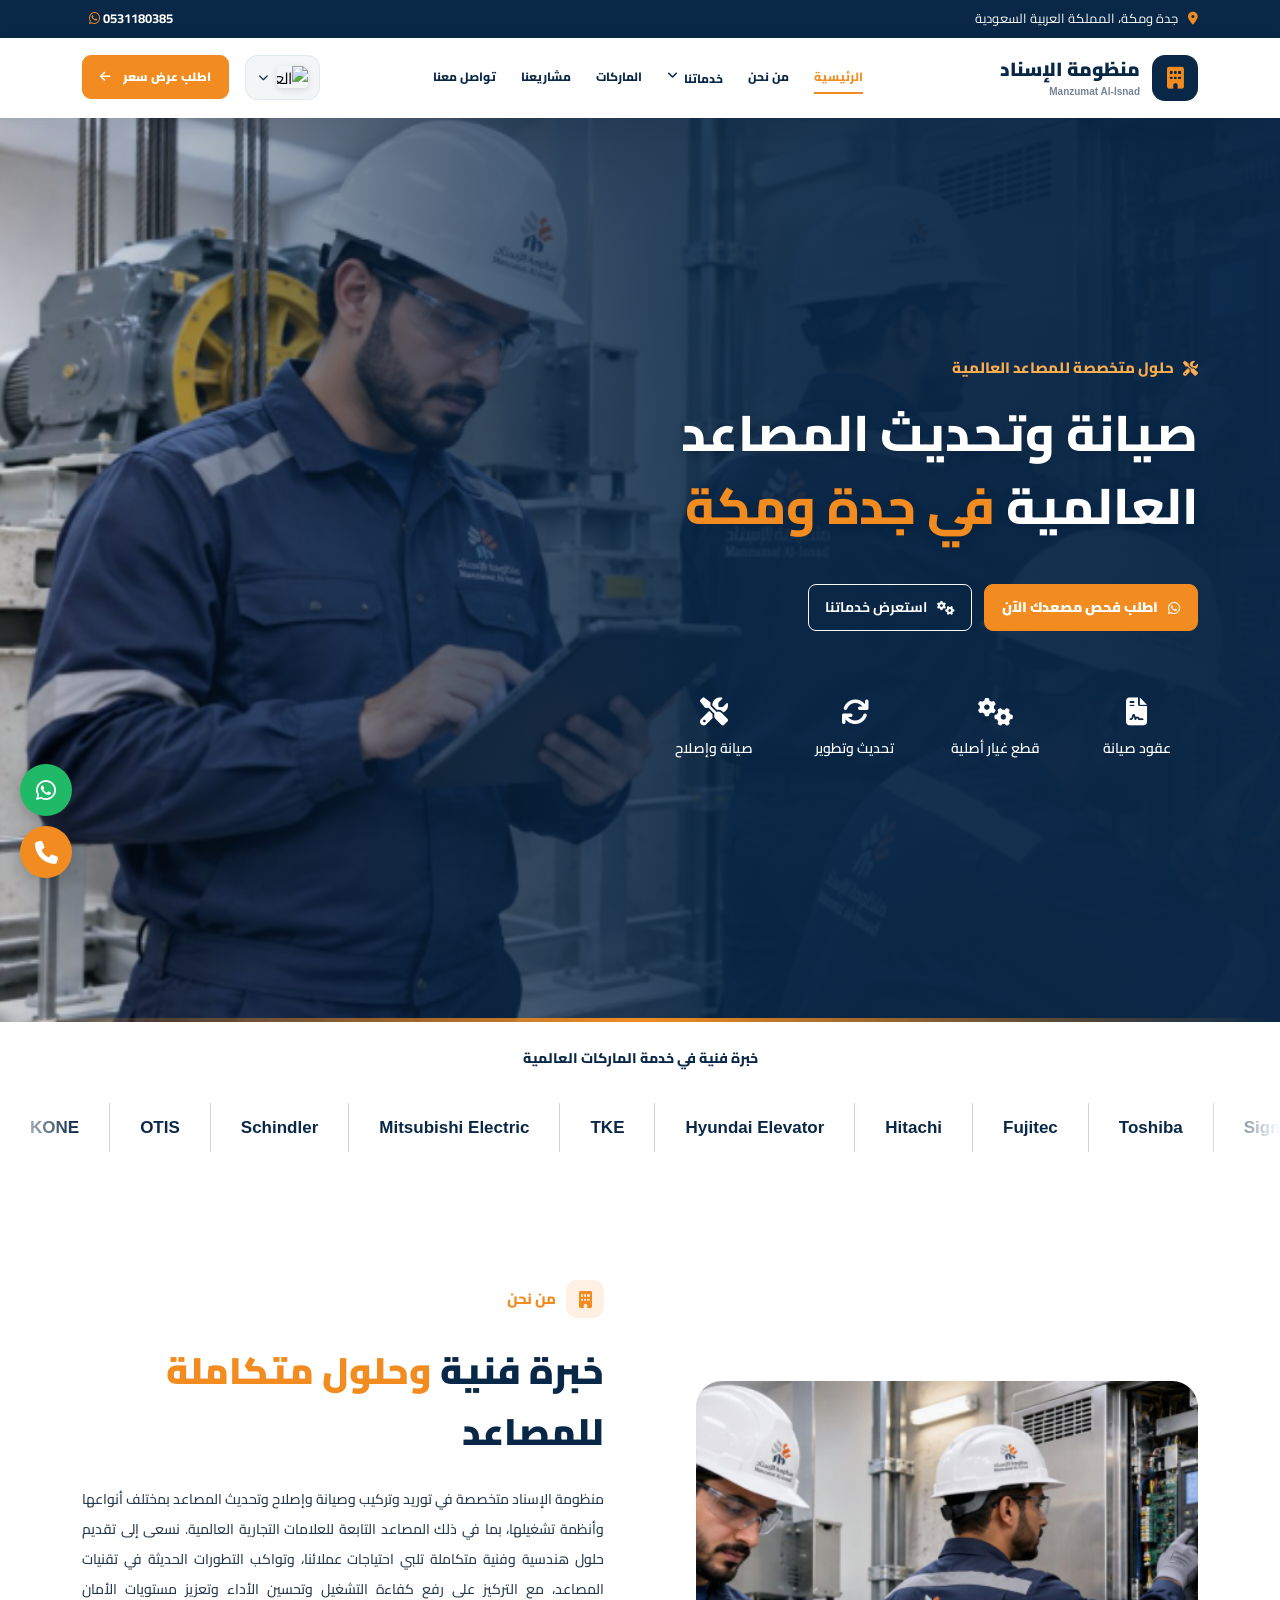
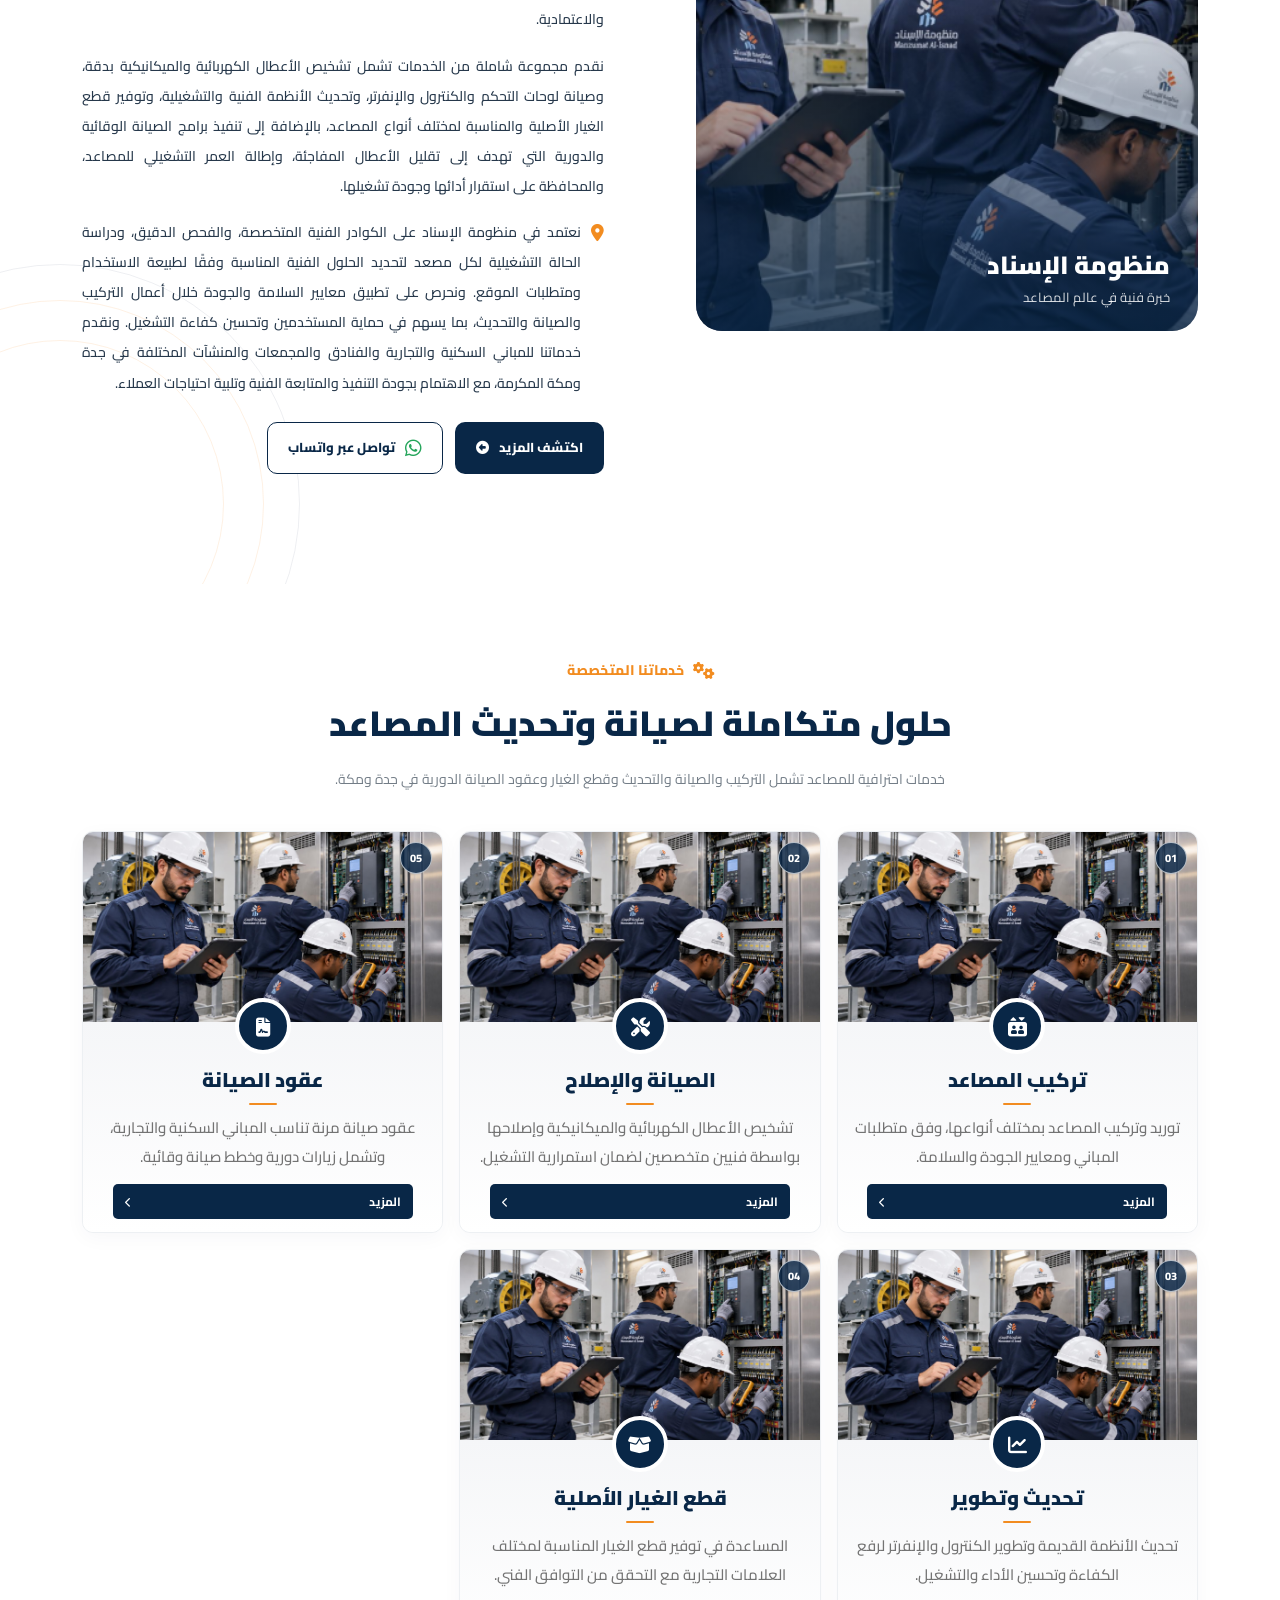
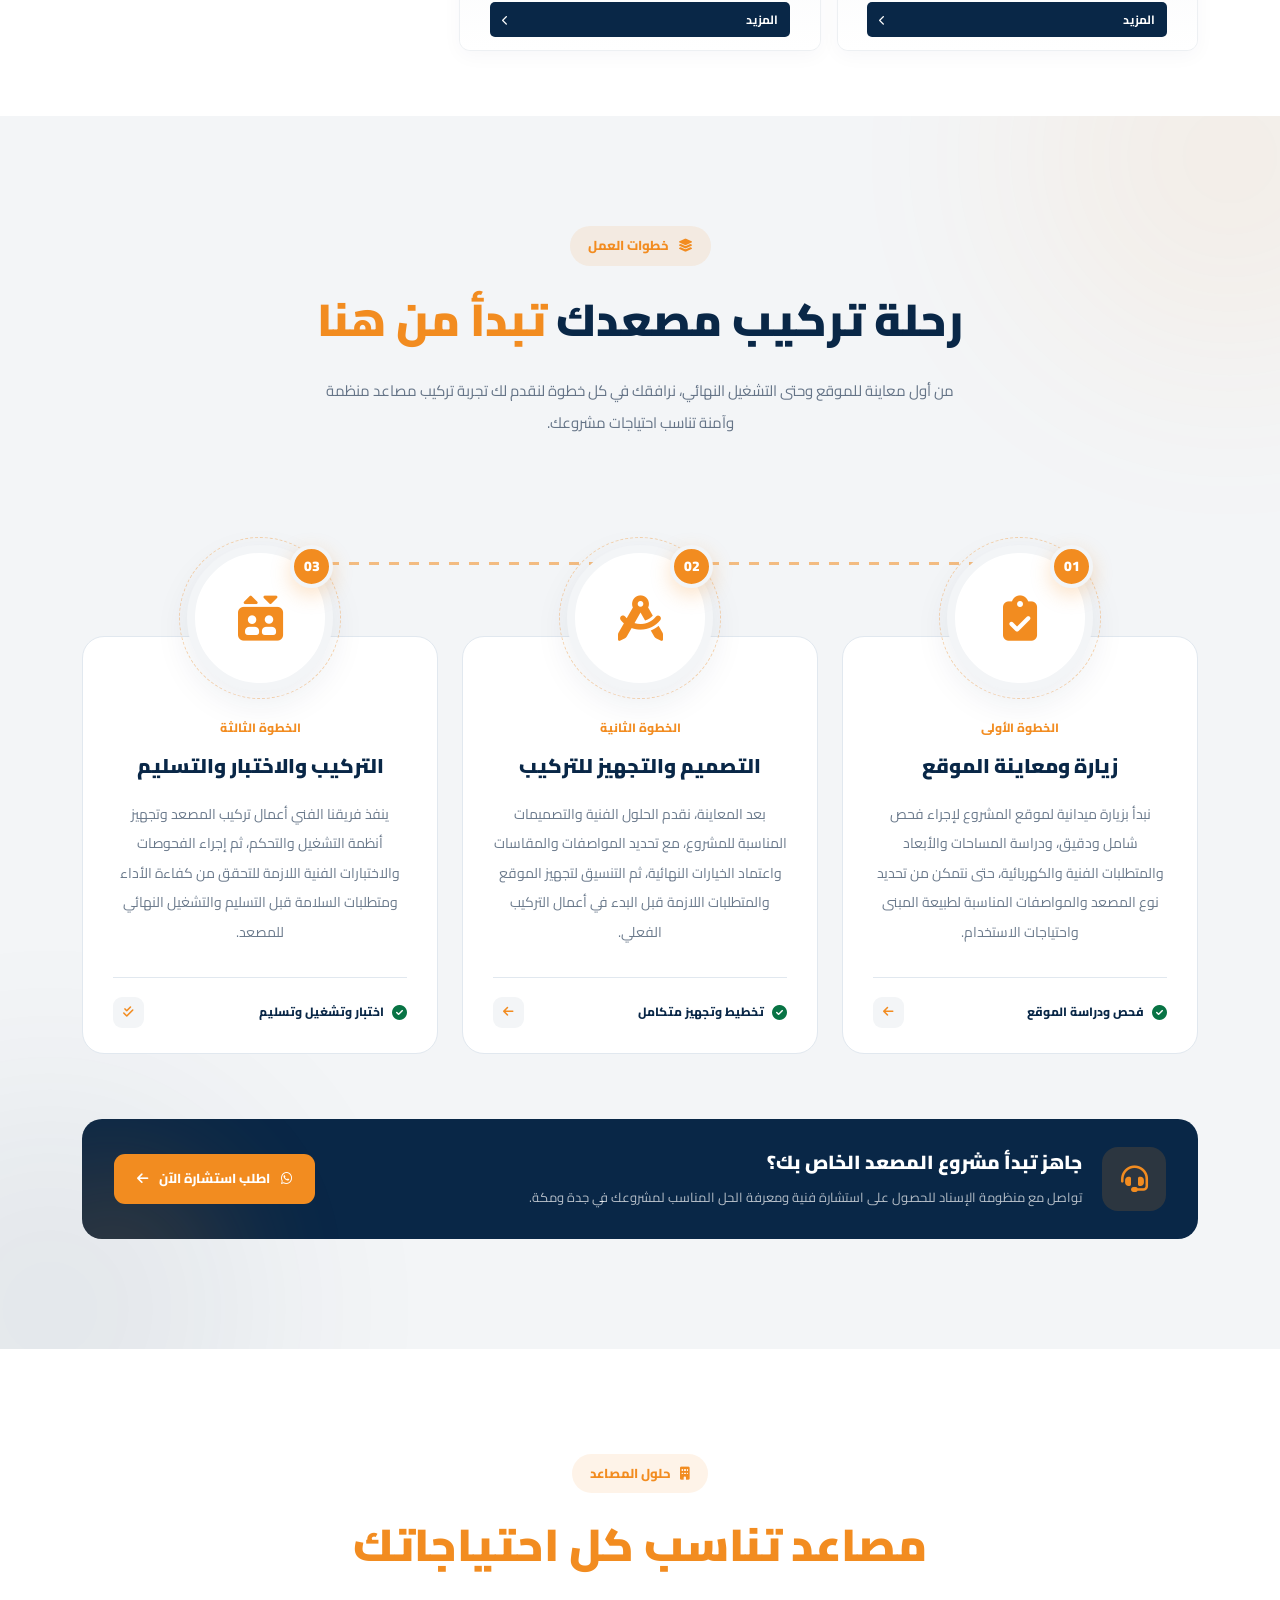
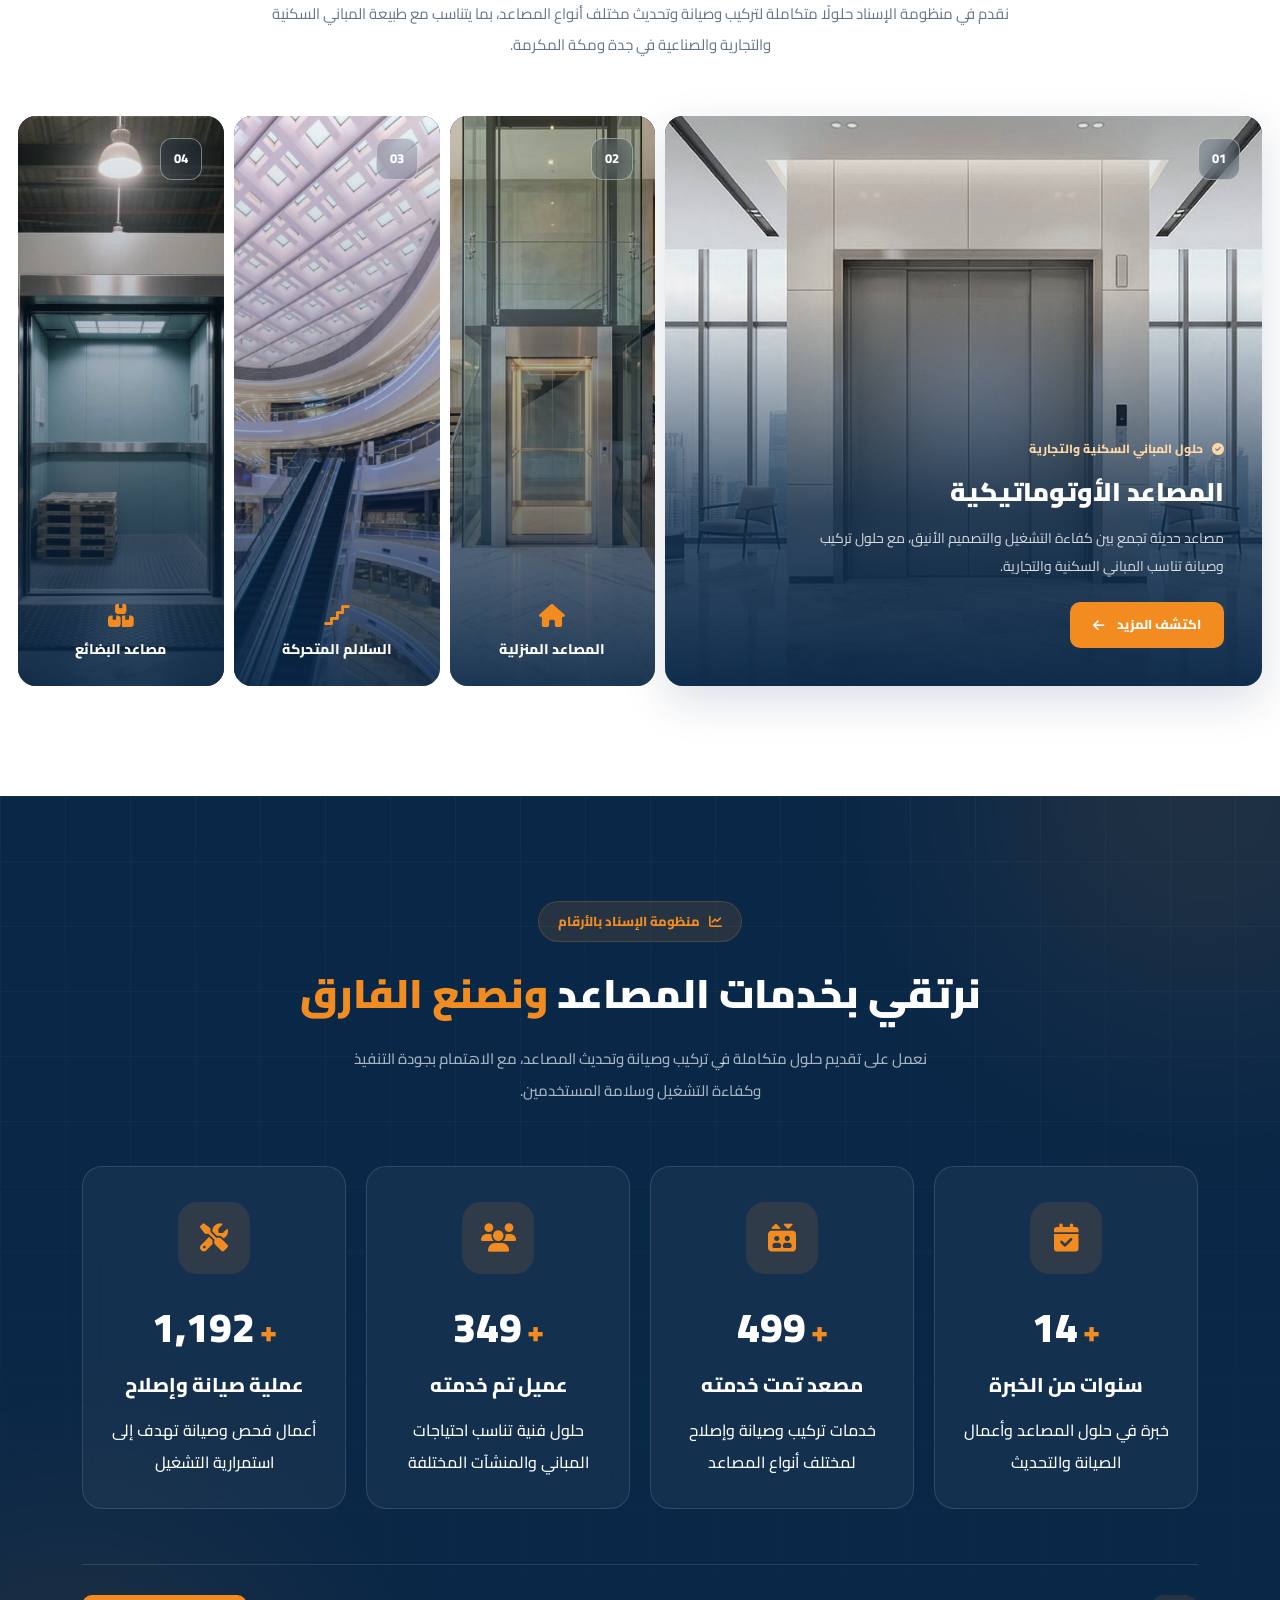
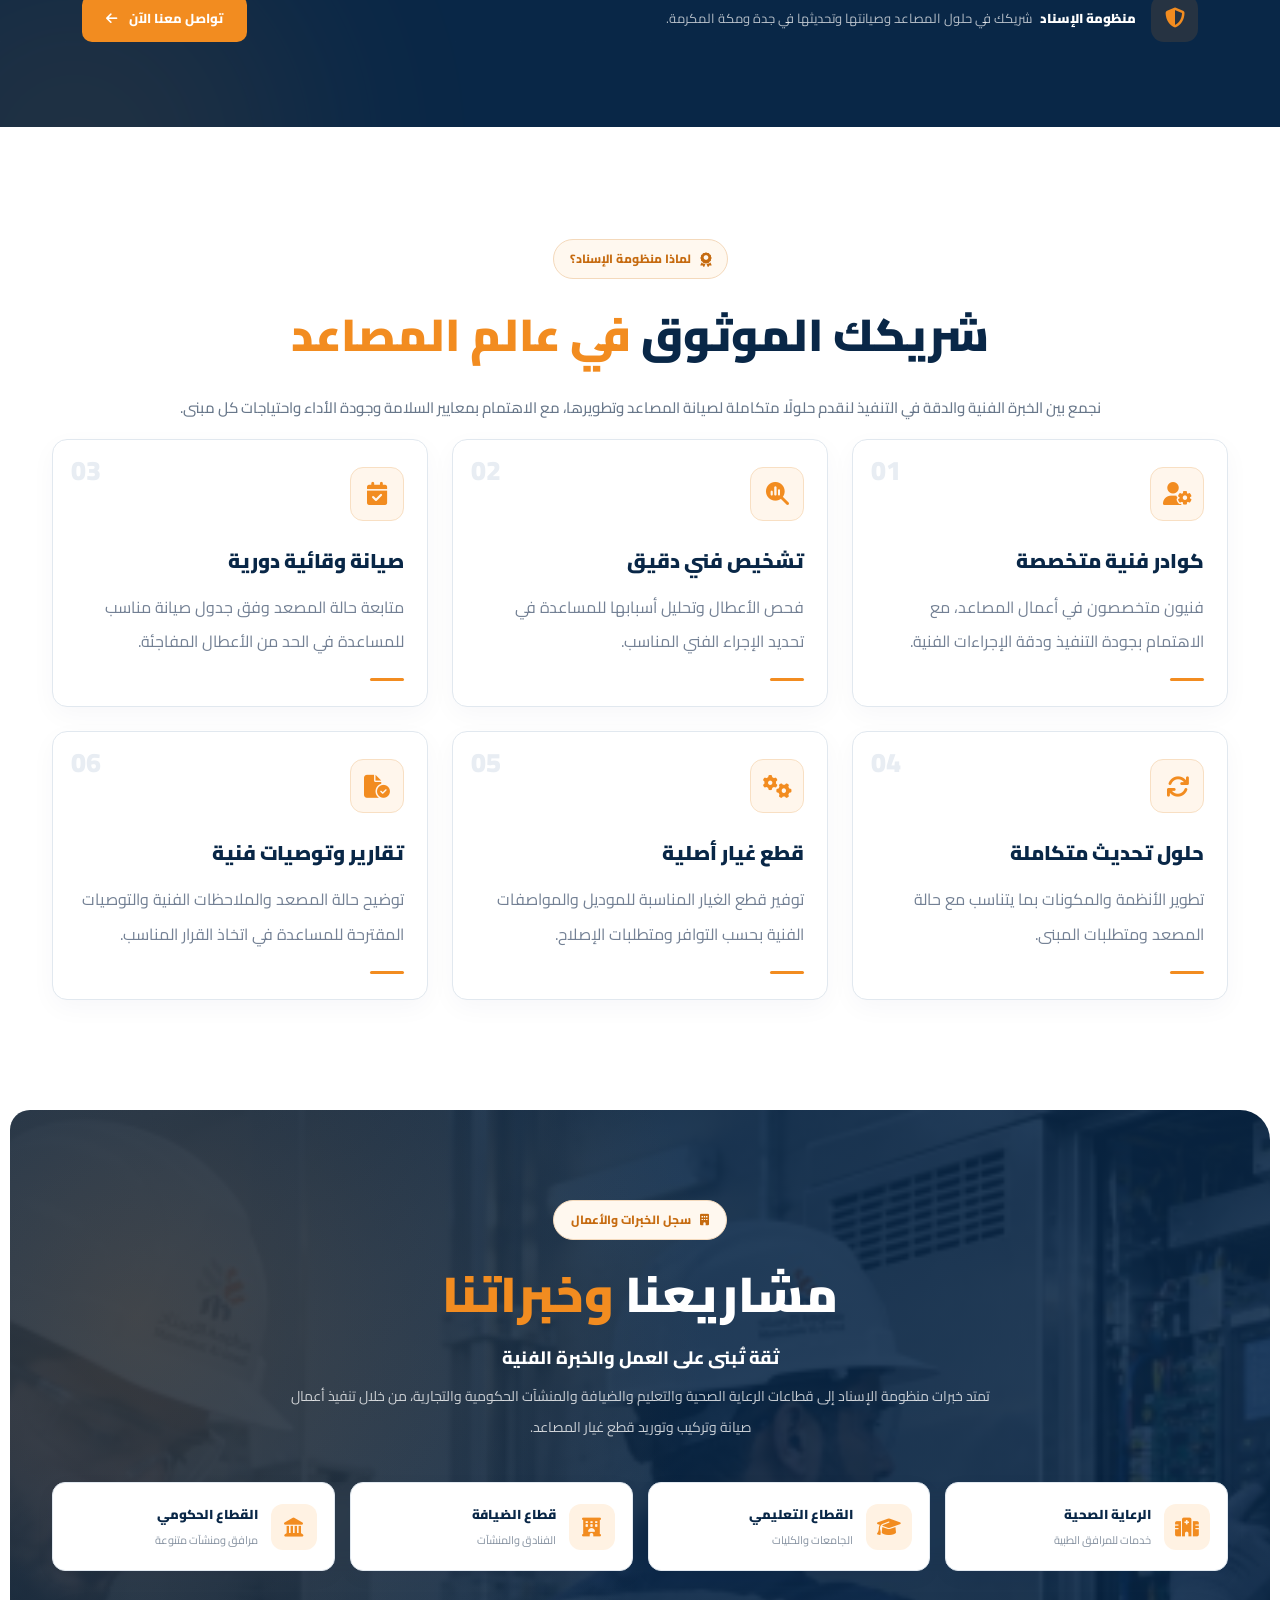
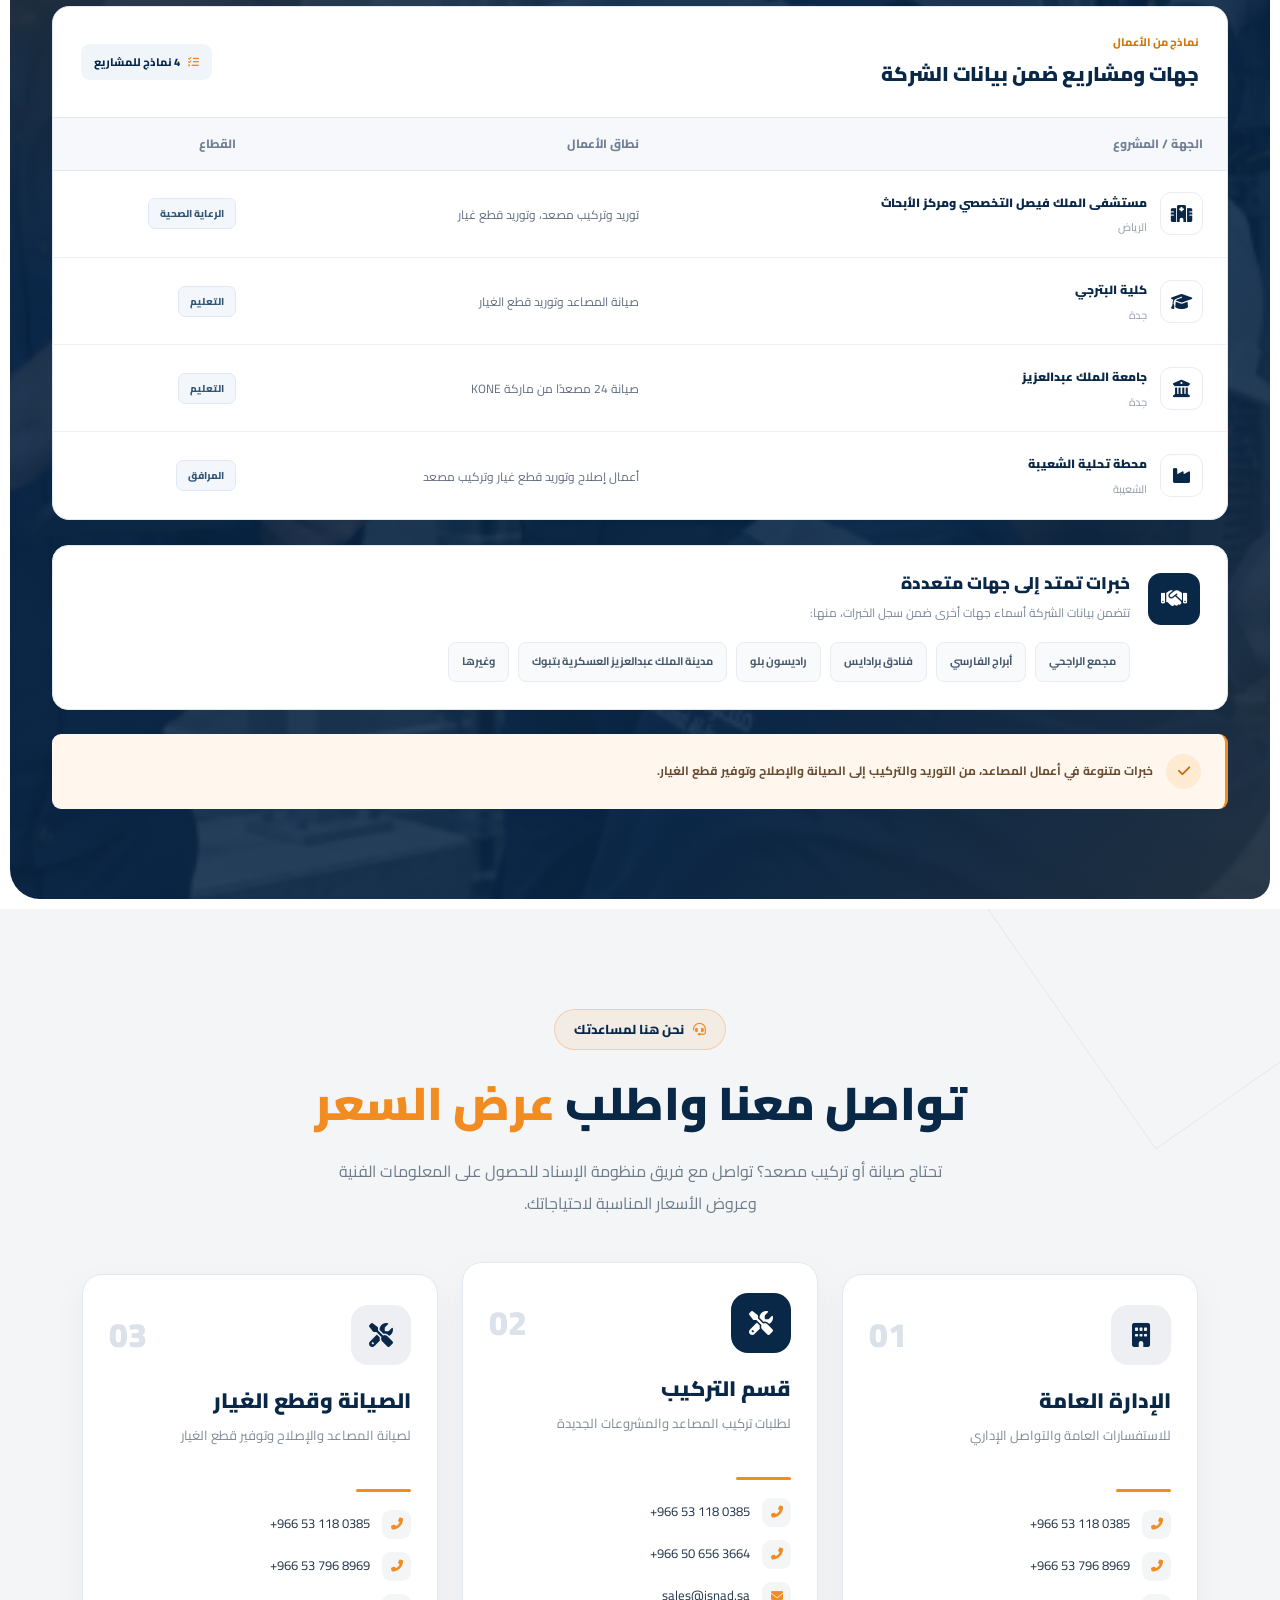
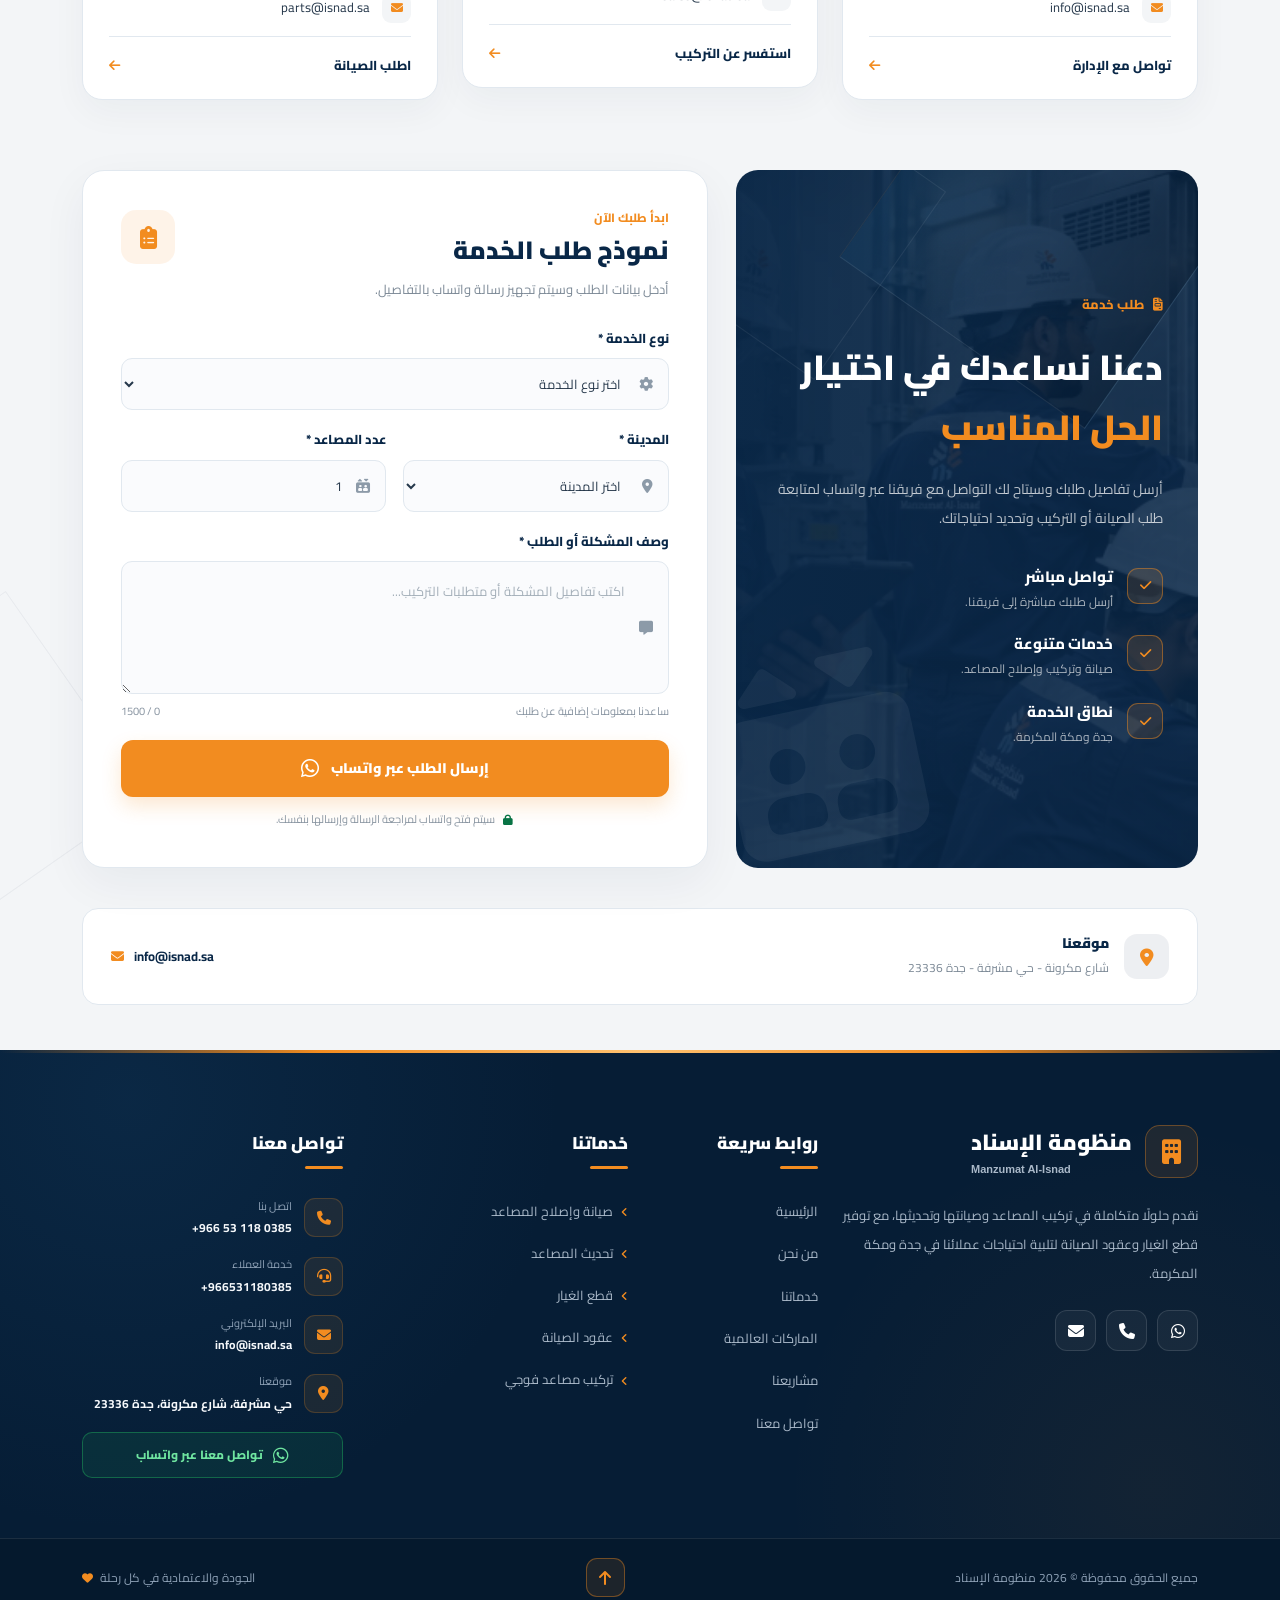
==== commit 2ae4af85: "Update index.html" ====
--- a/index.html
+++ b/index.html
@@ -2111,13 +2111,13 @@
                             </span>
                         </a>
 
-                        <a href="tel:+966537968969" class="isnad-footer-contact-item">
+                        <a href="tel:+966531180385" class="isnad-footer-contact-item">
                             <span class="isnad-footer-contact-icon">
                                 <i class="fa-solid fa-headset"></i>
                             </span>
                             <span>
                                 <small data-i18n="footer.contact.support">خدمة العملاء</small>
-                                <strong dir="ltr">+966 53 796 8969</strong>
+                                <strong dir="ltr">+966531180385</strong>
                             </span>
                         </a>
 
--- a/css/index.css
+++ b/css/index.css
@@ -151,15 +151,27 @@
   transform: scale(1.01);
 }
 
+
 .hero-overlay {
-  background: linear-gradient(
-    90deg,
-    rgba(9, 39, 71, 0.05) 0%,
-    rgba(9, 39, 71, 0.68) 36%,
-    rgba(9, 39, 71, 0.92) 61%,
-    rgba(9, 39, 71, 0.98) 100%
-  );
-}
+    background: linear-gradient(
+        90deg,
+        rgba(9, 39, 71, 0.05) 0%,
+        rgba(9, 39, 71, 0.68) 36%,
+        rgba(9, 39, 71, 0.92) 61%,
+        rgba(9, 39, 71, 0.98) 100%
+    );
+}
+
+.lang-en .hero-overlay {
+    background: linear-gradient(
+        -90deg,
+        rgba(9, 39, 71, 0.05) 0%,
+        rgba(9, 39, 71, 0.68) 36%,
+        rgba(9, 39, 71, 0.92) 61%,
+        rgba(9, 39, 71, 0.98) 100%
+    );
+}
+
 
 .min-vh-hero {
   min-height: 100vh;
@@ -184,7 +196,7 @@
   font-size: clamp(32px, 4vw, 50px);
   font-weight: 800;
   line-height: 1.45;
-  margin-bottom: 22px;
+  margin-bottom: 42px;
   text-shadow: 0 2px 12px rgba(0, 0, 0, 0.15);
 }
 
@@ -192,30 +204,22 @@
    color: var(--orange);
 }
 
-.hero h2 {
-  font-size: clamp(23px, 2.5vw, 32px);
-  font-weight: 800;
-  margin-bottom: 12px;
-}
-
-.hero-question {
-  font-size: 17px;
-  line-height: 1.9;
-  font-weight: 700;
-  margin-bottom: 12px;
-}
-
-.hero-description {
-  color: rgba(255, 255, 255, 0.94);
-  font-size: 15px;
-  line-height: 2;
-  margin-bottom: 27px;
-}
+
+.hero h1 [data-i18n="hero.title"] {
+    color: inherit;
+}
+
+.hero h1 [data-i18n="hero.titleHighlight"] {
+    color: var(--orange);
+}
+
+
 
 .hero-actions {
   display: flex;
   flex-wrap: wrap;
   gap: 12px;
+  margin-bottom: 47px;
 }
 
 .hero-actions .btn {
@@ -738,14 +742,18 @@
     }
 }
 
+
 @media (min-width: 992px) {
-    .main-nav .dropdown-menu {
+    .main-nav .services-dropdown > .dropdown-menu {
         display: block;
         visibility: hidden;
         opacity: 0;
         pointer-events: none;
         transform: translateY(8px);
-        transition: opacity 0.2s ease, transform 0.2s ease, visibility 0.2s ease;
+        transition:
+            opacity 0.25s ease,
+            transform 0.25s ease,
+            visibility 0.25s ease;
     }
 
     .main-nav .services-dropdown:hover > .dropdown-menu,
@@ -756,7 +764,20 @@
         pointer-events: auto;
         transform: translateY(0);
     }
-}
+
+    .main-nav .isnad-language-switcher > .isnad-language-menu {
+        display: none;
+        visibility: visible;
+        opacity: 1;
+        pointer-events: auto;
+        transform: none;
+    }
+
+    .main-nav .isnad-language-switcher > .isnad-language-menu.show {
+        display: block;
+    }
+}
+
 
 @media (max-width: 1199.98px) and (min-width: 992px) {
     .brand-logo {
@@ -1050,8 +1071,8 @@
     display: flex;
     width: 100%;
     min-height: 35px;
-    min-width: 300px;
-    align-items: center;
+     align-items: center;
+     min-width: 300px;
     justify-content: space-between;
     gap: 8px;
     margin-top: auto;
@@ -1126,6 +1147,12 @@
     .service-content p {
         font-size: 12px;
     }
+ .service-btn {
+        min-height: 32px;
+        padding: 7px 8px;
+        font-size: 10px;
+        min-width: 150px;
+    }
 }
 
 @media (max-width: 575px) {
@@ -1198,6 +1225,7 @@
         min-height: 32px;
         padding: 7px 8px;
         font-size: 10px;
+        min-width: 100px;
     }
 }
 
@@ -1864,6 +1892,7 @@
     font-size: 17px;
 }
 
+
 .ms-about-title {
     margin: 0 0 22px;
     color: var(--navy);
@@ -1874,6 +1903,10 @@
 
 .ms-about-title span {
     position: relative;
+    color: inherit;
+}
+
+.ms-about-title [data-i18n="about.titleHighlight"] {
     color: var(--orange);
 }
 
@@ -1883,6 +1916,7 @@
     font-size: 14px;
     font-weight: 500;
     line-height: 2.15;
+    text-align: justify;
 }
 
 .ms-about-features {
@@ -4682,9 +4716,9 @@
 }
 
 .esnad-why-intro {
-    position: sticky;
-    top: 100px;
     padding-top: 12px;
+    margin-bottom: 15px;
+    text-align: center;
 }
 .esnad-why-layout .img{
   widows: 300px;
@@ -4721,15 +4755,23 @@
 }
 
 .esnad-why-intro h2 span {
-    display: block;
+     color: var(--orange);
+}
+
+.esnad-why-intro h2 [data-i18n="whyUs.titleStart"] {
+    color: inherit;
+}
+
+.esnad-why-intro h2 [data-i18n="whyUs.titleHighlight"] {
     color: var(--orange);
 }
 
 .esnad-why-intro > p {
     margin: 0;
     color: #68778a;
-    font-size: 14px;
+    font-size: 15px;
     line-height: 2.2;
+    font-weight: 500;
 }
 
 .esnad-why-promise {
@@ -4837,7 +4879,7 @@
 .esnad-why-card h3 {
     margin: 0 0 11px;
     color: var(--navy);
-    font-size: 16px;
+    font-size: 20px;
     font-weight: 900;
     line-height: 1.8;
 }
@@ -4845,7 +4887,7 @@
 .esnad-why-card p {
     margin: 0;
     color: #738094;
-    font-size: 12px;
+    font-size: 16px;
     line-height: 2.15;
 }
 
@@ -6076,7 +6118,7 @@
 }
 
 .isnad-form-group label span {
-    color: var(--red);
+    color: var(--fuji-text);
 }
 
 .isnad-input-wrap {
@@ -6531,9 +6573,10 @@
     font-weight: 900;
 }
 
+
 .isnad-footer-column h3::after {
     position: absolute;
-    right: 0;
+    inset-inline-start: 0;
     bottom: 0;
     width: 38px;
     height: 3px;
@@ -6781,3 +6824,1358 @@
 .msg-icon{
   top: 24% !important;
 }
+
+:root {
+    --navy: #092747;
+    --orange: #F28C20;
+    --white: #ffffff;
+    --gray: #f3f5f7;
+    --text: #26384b;
+    --red: #c92125;
+    --green: #087344;
+    --line: #e1e8ef;
+}
+
+.isnad-process-section {
+    position: relative;
+    padding: 110px 0;
+    background: var(--gray);
+    overflow: hidden;
+    isolation: isolate;
+}
+
+.isnad-process-glow {
+    position: absolute;
+    width: 420px;
+    height: 420px;
+    border-radius: 50%;
+    filter: blur(110px);
+    opacity: 0.07;
+    z-index: -1;
+    pointer-events: none;
+}
+
+.isnad-process-glow-one {
+    top: -170px;
+    right: -160px;
+    background: var(--orange);
+}
+
+.isnad-process-glow-two {
+    bottom: -170px;
+    left: -160px;
+    background: var(--navy);
+}
+
+.isnad-process-heading {
+    max-width: 760px;
+    margin: 0 auto 75px;
+    text-align: center;
+}
+
+.isnad-process-eyebrow {
+    display: inline-flex;
+    align-items: center;
+    gap: 9px;
+    padding: 10px 18px;
+    border-radius: 50px;
+    background: rgba(242, 140, 32, 0.1);
+    color: var(--orange);
+    font-size: 13px;
+    font-weight: 800;
+    margin-bottom: 20px;
+}
+
+.isnad-process-heading h2 {
+    font-size: clamp(30px, 3.5vw, 48px);
+    line-height: 1.55;
+    font-weight: 900;
+    color: var(--navy);
+    margin-bottom: 20px;
+}
+
+.isnad-process-heading h2 span {
+    color: var(--orange);
+    position: relative;
+}
+
+.isnad-process-heading h2 [data-i18n="process.titleStart"] {
+    color: inherit;
+}
+
+.isnad-process-heading h2 [data-i18n="process.titleHighlight"] {
+    color: var(--orange);
+}
+
+.lang-en .isnad-process-card-footer > .fa-arrow-left,
+.lang-en .isnad-process-cta > .fa-arrow-left {
+    transform: rotate(180deg);
+}
+
+
+
+.isnad-process-heading p {
+    color: #657487;
+    font-size: 15px;
+    line-height: 2.1;
+    margin: 0 auto;
+    max-width: 650px;
+}
+
+.isnad-process-wrapper {
+    position: relative;
+}
+
+.isnad-process-line {
+    position: absolute;
+    top: 73px;
+    right: 16%;
+    width: 68%;
+    height: 3px;
+    background: repeating-linear-gradient(
+        to left,
+        var(--orange) 0,
+        var(--orange) 10px,
+        transparent 10px,
+        transparent 20px
+    );
+    opacity: 0.55;
+    z-index: 0;
+}
+
+.isnad-process-card {
+    position: relative;
+    height: 100%;
+    padding-top: 32px;
+    transition: transform 0.4s ease;
+}
+
+.isnad-process-card:hover {
+    transform: translateY(-10px);
+}
+
+.isnad-process-icon-wrap {
+    position: relative;
+    width: 146px;
+    height: 146px;
+    margin: 0 auto -55px;
+    z-index: 3;
+}
+
+.isnad-process-icon {
+    position: relative;
+    width: 146px;
+    height: 146px;
+    border-radius: 50%;
+    background: var(--white);
+    border: 8px solid var(--gray);
+    box-shadow: 0 12px 35px rgba(9, 39, 71, 0.08);
+    display: flex;
+    align-items: center;
+    justify-content: center;
+    color: var(--orange);
+    font-size: 45px;
+    transition: all 0.4s ease;
+    z-index: 2;
+}
+
+.isnad-process-card:hover .isnad-process-icon {
+    background: var(--navy);
+    color: var(--white);
+    transform: rotate(-8deg);
+    box-shadow: 0 15px 40px rgba(9, 39, 71, 0.2);
+}
+
+.isnad-process-number {
+    position: absolute;
+    top: 0;
+    right: 0;
+    width: 43px;
+    height: 43px;
+    display: grid;
+    place-items: center;
+    border-radius: 50%;
+    background: var(--orange);
+    color: var(--white);
+    border: 4px solid var(--gray);
+    font-size: 14px;
+    font-weight: 900;
+    z-index: 5;
+    box-shadow: 0 7px 20px rgba(242, 140, 32, 0.25);
+}
+
+.isnad-process-icon-ring {
+    position: absolute;
+    inset: -8px;
+    border: 1px dashed rgba(242, 140, 32, 0.35);
+    border-radius: 50%;
+    transition: transform 0.5s ease;
+    pointer-events: none;
+}
+
+.isnad-process-card:hover .isnad-process-icon-ring {
+    transform: rotate(45deg);
+}
+
+.isnad-process-card-body {
+    position: relative;
+    height: calc(100% - 91px);
+    min-height: 390px;
+    background: var(--white);
+    border: 1px solid var(--line);
+    border-radius: 22px;
+    padding: 82px 30px 25px;
+    text-align: center;
+    display: flex;
+    flex-direction: column;
+    align-items: center;
+    transition: all 0.4s ease;
+    overflow: hidden;
+}
+
+.isnad-process-card-body::before {
+    content: "";
+    position: absolute;
+    top: 0;
+    right: 0;
+    width: 100%;
+    height: 4px;
+    background: linear-gradient(
+        90deg,
+        var(--navy),
+        var(--orange)
+    );
+    transform: scaleX(0);
+    transition: transform 0.4s ease;
+}
+
+.isnad-process-card:hover .isnad-process-card-body {
+    border-color: rgba(242, 140, 32, 0.3);
+    box-shadow: 0 22px 55px rgba(9, 39, 71, 0.09);
+}
+
+.isnad-process-card:hover .isnad-process-card-body::before {
+    transform: scaleX(1);
+}
+
+.isnad-process-step-label {
+    font-size: 12px;
+    color: var(--orange);
+    font-weight: 800;
+    margin-bottom: 13px;
+}
+
+.isnad-process-card-body h3 {
+    font-size: 20px;
+    font-weight: 900;
+    line-height: 1.6;
+    color: var(--navy);
+    margin-bottom: 18px;
+}
+
+.isnad-process-card-body > p {
+    font-size: 14px;
+    line-height: 2.1;
+    color: #6b7a8c;
+    margin-bottom: 30px;
+    flex-grow: 1;
+}
+
+.isnad-process-card-footer {
+    width: 100%;
+    padding-top: 19px;
+    border-top: 1px solid var(--line);
+    display: flex;
+    align-items: center;
+    justify-content: space-between;
+    gap: 10px;
+}
+
+.isnad-process-card-footer span {
+    display: flex;
+    align-items: center;
+    gap: 8px;
+    font-size: 12px;
+    font-weight: 800;
+    color: var(--navy);
+}
+
+.isnad-process-card-footer span i {
+    color: var(--green);
+    font-size: 15px;
+}
+
+.isnad-process-card-footer > i {
+    width: 31px;
+    height: 31px;
+    display: grid;
+    place-items: center;
+    border-radius: 9px;
+    background: var(--gray);
+    color: var(--orange);
+    font-size: 12px;
+    transition: 0.3s;
+}
+
+.isnad-process-card:hover .isnad-process-card-footer > i {
+    background: var(--orange);
+    color: var(--white);
+}
+
+.isnad-process-bottom {
+    position: relative;
+    margin-top: 65px;
+    padding: 28px 32px;
+    display: flex;
+    align-items: center;
+    gap: 20px;
+    background: var(--navy);
+    border-radius: 20px;
+    overflow: hidden;
+}
+
+.isnad-process-bottom::after {
+    content: "";
+    position: absolute;
+    width: 240px;
+    height: 240px;
+    left: -90px;
+    bottom: -160px;
+    border-radius: 50%;
+    background: var(--orange);
+    filter: blur(65px);
+    opacity: 0.18;
+    pointer-events: none;
+}
+
+.isnad-process-bottom-icon {
+    width: 64px;
+    height: 64px;
+    flex-shrink: 0;
+    border-radius: 16px;
+    display: grid;
+    place-items: center;
+    background: rgba(242, 140, 32, 0.15);
+    color: var(--orange);
+    font-size: 27px;
+}
+
+.isnad-process-bottom-text {
+    flex: 1;
+}
+
+.isnad-process-bottom-text strong {
+    display: block;
+    font-size: 19px;
+    font-weight: 900;
+    color: var(--white);
+    margin-bottom: 8px;
+}
+
+.isnad-process-bottom-text p {
+    margin: 0;
+    color: rgba(255, 255, 255, 0.7);
+    font-size: 13px;
+    line-height: 1.9;
+}
+
+.isnad-process-cta {
+    position: relative;
+    z-index: 1;
+    display: inline-flex;
+    align-items: center;
+    justify-content: center;
+    gap: 11px;
+    background: var(--orange);
+    color: var(--white);
+    padding: 15px 23px;
+    border-radius: 11px;
+    font-size: 13px;
+    font-weight: 800;
+    text-decoration: none;
+    white-space: nowrap;
+    transition: all 0.3s ease;
+}
+
+.isnad-process-cta:hover {
+    background: var(--white);
+    color: var(--navy);
+    transform: translateY(-3px);
+}
+
+.isnad-process-section .isnad-process-reveal {
+    opacity: 0;
+    transform: translateY(35px);
+    transition:
+        opacity 0.7s ease,
+        transform 0.7s ease;
+    transition-delay: var(--reveal-delay, 0ms);
+}
+
+.isnad-process-section .isnad-process-reveal.is-visible {
+    opacity: 1;
+    transform: translateY(0);
+}
+
+@media (max-width: 991px) {
+    .isnad-process-section {
+        padding: 85px 0;
+    }
+
+    .isnad-process-heading {
+        margin-bottom: 45px;
+    }
+
+    .isnad-process-line {
+        display: none;
+    }
+
+    .isnad-process-card-body {
+        min-height: 380px;
+    }
+
+    .isnad-process-bottom {
+        flex-wrap: wrap;
+    }
+}
+
+@media (max-width: 767px) {
+    .isnad-process-section {
+        padding: 65px 0;
+    }
+
+    .isnad-process-heading h2 {
+        font-size: 30px;
+    }
+
+    .isnad-process-heading p {
+        font-size: 13px;
+    }
+
+    .isnad-process-icon-wrap,
+    .isnad-process-icon {
+        width: 125px;
+        height: 125px;
+    }
+
+    .isnad-process-icon {
+        font-size: 37px;
+    }
+
+    .isnad-process-icon-wrap {
+        margin-bottom: -45px;
+    }
+
+    .isnad-process-card-body {
+        min-height: auto;
+        height: auto;
+        padding: 72px 22px 25px;
+    }
+
+    .isnad-process-card-body h3 {
+        font-size: 19px;
+    }
+
+    .isnad-process-card-body > p {
+        font-size: 13px;
+    }
+
+    .isnad-process-bottom {
+        margin-top: 45px;
+        padding: 25px 20px;
+        flex-direction: column;
+        text-align: center;
+    }
+
+    .isnad-process-bottom-text strong {
+        font-size: 17px;
+    }
+
+    .isnad-process-cta {
+        width: 100%;
+    }
+}
+
+@media (prefers-reduced-motion: reduce) {
+    .isnad-process-section *,
+    .isnad-process-section *::before,
+    .isnad-process-section *::after {
+        animation: none !important;
+        transition: none !important;
+    }
+
+    .isnad-process-section .isnad-process-reveal {
+        opacity: 1;
+        transform: none;
+    }
+}
+
+:root {
+    --navy: #092747;
+    --orange: #F28C20;
+    --white: #ffffff;
+    --gray: #f3f5f7;
+    --text: #26384b;
+    --red: #c92125;
+    --green: #087344;
+    --line: #e1e8ef;
+}
+
+.isnad-elevators-section {
+    padding: 105px 0 110px;
+    background: var(--white);
+    overflow: hidden;
+}
+
+.isnad-elevators-heading {
+    max-width: 760px;
+    margin: 0 auto 55px;
+    text-align: center;
+}
+
+.isnad-elevators-eyebrow {
+    display: inline-flex;
+    align-items: center;
+    gap: 9px;
+    background: rgba(242, 140, 32, 0.1);
+    color: var(--orange);
+    border-radius: 50px;
+    padding: 10px 18px;
+    font-size: 13px;
+    font-weight: 800;
+    margin-bottom: 18px;
+}
+
+.isnad-elevators-heading h2 {
+    color: var(--navy);
+    font-size: clamp(30px, 3.5vw, 47px);
+    font-weight: 900;
+    line-height: 1.55;
+    margin-bottom: 17px;
+}
+
+.isnad-elevators-heading h2 span {
+    color: var(--orange);
+}
+
+.isnad-elevators-heading p {
+    color: #657487;
+    font-size: 15px;
+    line-height: 2.1;
+    margin: 0;
+}
+
+.isnad-elevators-gallery {
+    display: flex;
+    direction: rtl;
+    gap: 10px;
+    width: calc(100% - 36px);
+    max-width: 1650px;
+    height: 570px;
+    margin: 0 auto;
+}
+
+.isnad-elevator-card {
+    position: relative;
+    flex: 1 1 0;
+    min-width: 0;
+    border-radius: 18px;
+    overflow: hidden;
+    isolation: isolate;
+    background: var(--navy);
+    cursor: pointer;
+    transition:
+        flex-grow 0.7s cubic-bezier(0.22, 1, 0.36, 1),
+        box-shadow 0.4s ease;
+}
+
+.isnad-elevator-card.is-active {
+    flex-grow: 2.9;
+    box-shadow: 0 15px 45px rgba(9, 39, 71, 0.15);
+}
+
+.isnad-elevator-card img {
+    position: absolute;
+    inset: 0;
+    width: 100%;
+    height: 100%;
+    object-fit: cover;
+    object-position: center;
+    transition: transform 0.9s ease;
+    z-index: -3;
+}
+
+.isnad-elevator-card.is-active img {
+    transform: scale(1.07);
+}
+
+.isnad-elevator-overlay {
+    position: absolute;
+    inset: 0;
+    z-index: -2;
+    background: linear-gradient(
+        to top,
+        rgba(9, 39, 71, 0.9) 0%,
+        rgba(9, 39, 71, 0.38) 45%,
+        rgba(9, 39, 71, 0.05) 100%
+    );
+    transition: background 0.4s ease;
+}
+
+.isnad-elevator-card.is-active .isnad-elevator-overlay {
+    background: linear-gradient(
+        to top,
+        rgba(9, 39, 71, 0.97) 0%,
+        rgba(9, 39, 71, 0.78) 30%,
+        rgba(242, 140, 32, 0.02) 70%,
+        rgba(9, 39, 71, 0.12) 100%
+    );
+}
+
+.isnad-elevator-index {
+    position: absolute;
+    top: 22px;
+    right: 22px;
+    width: 42px;
+    height: 42px;
+    border: 1px solid rgba(255, 255, 255, 0.4);
+    border-radius: 12px;
+    display: grid;
+    place-items: center;
+    color: var(--white);
+    background: rgba(9, 39, 71, 0.2);
+    backdrop-filter: blur(10px);
+    font-size: 13px;
+    font-weight: 800;
+    z-index: 2;
+}
+
+.isnad-elevator-vertical-title {
+    position: absolute;
+    bottom: 26px;
+    right: 50%;
+    transform: translateX(50%);
+    display: flex;
+    flex-direction: column;
+    align-items: center;
+    gap: 12px;
+    white-space: nowrap;
+    color: var(--white);
+    transition: all 0.4s ease;
+}
+
+.isnad-elevator-vertical-title i {
+    font-size: 23px;
+    color: var(--orange);
+}
+
+.isnad-elevator-vertical-title span {
+    font-size: 14px;
+    font-weight: 800;
+}
+
+.isnad-elevator-card.is-active .isnad-elevator-vertical-title {
+    opacity: 0;
+    transform: translate(50%, 15px);
+    pointer-events: none;
+}
+
+.isnad-elevator-content {
+    position: absolute;
+    bottom: 0;
+    right: 0;
+    width: 100%;
+    padding: 38px;
+    color: var(--white);
+    opacity: 0;
+    visibility: hidden;
+    transform: translateY(30px);
+    transition:
+        opacity 0.35s ease,
+        transform 0.5s ease,
+        visibility 0.35s ease;
+    pointer-events: none;
+}
+
+.isnad-elevator-card.is-active .isnad-elevator-content {
+    opacity: 1;
+    visibility: visible;
+    transform: translateY(0);
+    transition-delay: 0.2s;
+    pointer-events: auto;
+}
+
+.isnad-elevator-category {
+    display: inline-flex;
+    align-items: center;
+    gap: 9px;
+    color: #ffd7a7;
+    font-size: 12px;
+    font-weight: 800;
+    margin-bottom: 15px;
+}
+
+.isnad-elevator-content h3 {
+    color: var(--white);
+    font-size: clamp(23px, 2vw, 32px);
+    font-weight: 900;
+    line-height: 1.5;
+    margin-bottom: 13px;
+}
+
+.isnad-elevator-content p {
+    color: rgba(255, 255, 255, 0.82);
+    font-size: 14px;
+    line-height: 2;
+    max-width: 430px;
+    margin-bottom: 22px;
+}
+
+.isnad-elevator-link {
+    display: inline-flex;
+    align-items: center;
+    justify-content: center;
+    gap: 13px;
+    background: var(--orange);
+    color: var(--white);
+    padding: 13px 23px;
+    border-radius: 10px;
+    text-decoration: none;
+    font-size: 13px;
+    font-weight: 800;
+    transition: all 0.3s ease;
+}
+
+.isnad-elevator-link:hover {
+    background: var(--white);
+    color: var(--navy);
+    transform: translateY(-3px);
+}
+
+.isnad-elevator-card:focus-visible {
+    outline: 3px solid var(--orange);
+    outline-offset: -3px;
+}
+
+@media (max-width: 991px) {
+    .isnad-elevators-section {
+        padding: 80px 0;
+    }
+
+    .isnad-elevators-gallery {
+        height: 480px;
+    }
+
+    .isnad-elevator-card.is-active {
+        flex-grow: 2.5;
+    }
+
+    .isnad-elevator-content {
+        padding: 25px;
+    }
+
+    .isnad-elevator-content p {
+        font-size: 12px;
+    }
+}
+
+@media (max-width: 767px) {
+    .isnad-elevators-section {
+        padding: 65px 0;
+    }
+
+    .isnad-elevators-heading {
+        margin-bottom: 35px;
+    }
+
+    .isnad-elevators-heading h2 {
+        font-size: 30px;
+    }
+
+    .isnad-elevators-heading p {
+        font-size: 13px;
+    }
+
+    .isnad-elevators-gallery {
+        flex-direction: column;
+        width: calc(100% - 30px);
+        height: 740px;
+        gap: 10px;
+    }
+
+    .isnad-elevator-card {
+        flex: 1 1 0;
+        border-radius: 14px;
+        transition: flex-grow 0.5s ease;
+    }
+
+    .isnad-elevator-card.is-active {
+        flex-grow: 3.5;
+    }
+
+    .isnad-elevator-vertical-title {
+        right: 20px;
+        bottom: 50%;
+        transform: translateY(50%);
+        flex-direction: row;
+    }
+
+    .isnad-elevator-card.is-active .isnad-elevator-vertical-title {
+        transform: translateY(20px);
+    }
+
+    .isnad-elevator-content {
+        padding: 20px;
+    }
+
+    .isnad-elevator-content h3 {
+        font-size: 22px;
+    }
+
+    .isnad-elevator-content p {
+        font-size: 12px;
+        line-height: 1.8;
+        margin-bottom: 15px;
+    }
+
+    .isnad-elevator-category {
+        font-size: 10px;
+        margin-bottom: 8px;
+    }
+
+    .isnad-elevator-index {
+        width: 34px;
+        height: 34px;
+        top: 15px;
+        right: auto;
+        left: 15px;
+    }
+}
+
+@media (prefers-reduced-motion: reduce) {
+    .isnad-elevators-section *,
+    .isnad-elevators-section *::before,
+    .isnad-elevators-section *::after {
+        transition: none !important;
+        animation: none !important;
+    }
+}
+
+
+
+
+.isnad-stats-section {
+    position: relative;
+    padding: 105px 0 85px;
+    background: var(--navy);
+    overflow: hidden;
+    isolation: isolate;
+}
+
+.isnad-stats-pattern {
+    position: absolute;
+    inset: 0;
+    z-index: -1;
+    background-image:
+        linear-gradient(rgba(255,255,255,0.035) 1px, transparent 1px),
+        linear-gradient(90deg, rgba(255,255,255,0.035) 1px, transparent 1px);
+    background-size: 65px 65px;
+    mask-image: linear-gradient(to bottom, black, transparent);
+}
+
+.isnad-stats-glow {
+    position: absolute;
+    width: 450px;
+    height: 450px;
+    border-radius: 50%;
+    filter: blur(110px);
+    opacity: 0.1;
+    pointer-events: none;
+    z-index: -1;
+}
+
+.isnad-stats-glow-one {
+    top: -230px;
+    right: -150px;
+    background: var(--orange);
+}
+
+.isnad-stats-glow-two {
+    bottom: -250px;
+    left: -150px;
+    background: var(--orange);
+}
+
+.isnad-stats-heading {
+    max-width: 750px;
+    margin: 0 auto 60px;
+    text-align: center;
+}
+
+.isnad-stats-eyebrow {
+    display: inline-flex;
+    align-items: center;
+    gap: 9px;
+    padding: 10px 19px;
+    border-radius: 50px;
+    background: rgba(242, 140, 32, 0.12);
+    border: 1px solid rgba(242, 140, 32, 0.2);
+    color: var(--orange);
+    font-size: 13px;
+    font-weight: 800;
+    margin-bottom: 20px;
+}
+
+.isnad-stats-heading h2 {
+    font-size: clamp(30px, 3.4vw, 40px);
+    font-weight: 900;
+    line-height: 1.6;
+    color: var(--white);
+    margin-bottom: 17px;
+}
+
+.isnad-stats-heading h2 span {
+    color: var(--orange);
+}
+
+.isnad-stats-heading h2 [data-i18n="stats.titleStart"] {
+    color: inherit;
+}
+
+.isnad-stats-heading h2 [data-i18n="stats.titleHighlight"] {
+    color: var(--orange);
+}
+
+.lang-en .isnad-stats-contact .fa-arrow-left {
+    transform: rotate(180deg);
+}
+
+.isnad-stats-heading p {
+    color: rgba(255,255,255,0.65);
+    font-size: 15px;
+    line-height: 2.1;
+    margin: 0 auto;
+    max-width: 620px;
+    font-weight: 500;
+}
+
+.isnad-stats-grid {
+    display: grid;
+    grid-template-columns: repeat(4, minmax(0, 1fr));
+    gap: 20px;
+}
+
+.isnad-stat-card {
+    position: relative;
+    min-width: 0;
+    padding: 35px 22px 30px;
+    text-align: center;
+    border-radius: 20px;
+    border: 1px solid rgba(255,255,255,0.12);
+    background: rgba(255,255,255,0.045);
+    backdrop-filter: blur(12px);
+    overflow: hidden;
+    transition:
+        transform 0.4s ease,
+        border-color 0.4s ease,
+        background 0.4s ease,
+        box-shadow 0.4s ease;
+}
+
+.isnad-stat-card::before {
+    content: "";
+    position: absolute;
+    top: 0;
+    right: 0;
+    width: 100%;
+    height: 3px;
+    background: linear-gradient(
+        90deg,
+        transparent,
+        var(--orange),
+        transparent
+    );
+    opacity: 0;
+    transition: opacity 0.4s ease;
+}
+
+.isnad-stat-card:hover {
+    transform: translateY(-10px);
+    background: rgba(255,255,255,0.075);
+    border-color: rgba(242,140,32,0.45);
+    box-shadow: 0 20px 45px rgba(0,0,0,0.12);
+}
+
+.isnad-stat-card:hover::before {
+    opacity: 1;
+}
+
+.isnad-stat-icon {
+    width: 72px;
+    height: 72px;
+    margin: 0 auto 25px;
+    display: grid;
+    place-items: center;
+    border-radius: 19px;
+    background: rgba(242,140,32,0.12);
+    color: var(--orange);
+    font-size: 28px;
+    transition: all 0.4s ease;
+}
+
+.isnad-stat-card:hover .isnad-stat-icon {
+    background: var(--orange);
+    color: var(--white);
+    transform: rotate(-7deg);
+}
+
+.isnad-stat-number {
+    display: flex;
+    align-items: baseline;
+    justify-content: center;
+    gap: 5px;
+    direction: ltr;
+    color: var(--white);
+    font-family: "Cairo", sans-serif;
+    font-size: clamp(35px, 3.2vw, 51px);
+    font-weight: 900;
+    line-height: 1.4;
+    margin-bottom: 12px;
+    font-variant-numeric: tabular-nums;
+}
+
+.isnad-stat-suffix {
+    color: var(--orange);
+    font-size: 31px;
+    font-weight: 900;
+}
+
+.isnad-stat-card h3 {
+    color: var(--white);
+    font-size: 20px;
+    font-weight: 800;
+    margin-bottom: 13px;
+    line-height: 1.6;
+}
+
+.isnad-stat-card p {
+    color: rgba(255,255,255,1);
+    font-size: 16px;
+    line-height: 2;
+    margin: 0 auto;
+    max-width: 205px;
+    font-weight: 500;
+}
+
+.isnad-language-switcher {
+    position: relative;
+    margin-left: 15px;
+    flex-shrink: 0;
+}
+
+.isnad-language-btn {
+    display: flex;
+    align-items: center;
+    justify-content: center;
+    gap: 9px;
+    width: 75px;
+    height: 45px;
+    padding: 7px 10px;
+    background: var(--gray);
+    border: 1px solid var(--line);
+    border-radius: 12px;
+    cursor: pointer;
+    transition: all 0.3s ease;
+}
+
+.isnad-language-btn:hover,
+.isnad-language-btn[aria-expanded="true"] {
+    border-color: var(--orange);
+    background: rgba(242, 140, 32, 0.08);
+}
+
+.isnad-language-btn.dropdown-toggle::after {
+    display: none;
+}
+
+.isnad-current-flag {
+    width: 31px;
+    height: 22px;
+    object-fit: cover;
+    border-radius: 4px;
+    box-shadow: 0 2px 6px rgba(0, 0, 0, 0.12);
+}
+
+.isnad-language-btn > i {
+    color: var(--navy);
+    font-size: 10px;
+    transition: transform 0.3s ease;
+}
+
+.isnad-language-btn[aria-expanded="true"] > i {
+    transform: rotate(180deg);
+    color: var(--orange);
+}
+
+.isnad-language-menu {
+    min-width: 75px;
+    width: 75px;
+    padding: 7px;
+    margin-top: 8px !important;
+    background: var(--white);
+    border: 1px solid var(--line);
+    border-radius: 12px;
+    box-shadow: 0 12px 35px rgba(9, 39, 71, 0.13);
+    text-align: center;
+    
+}
+
+.isnad-language-option {
+    position: relative;
+    display: flex;
+    align-items: center;
+    justify-content: center;
+    width: 100%;
+    min-height: 42px;
+    padding: 7px;
+    border-radius: 8px;
+    transition: all 0.3s ease;
+    z-index: 4;
+}
+
+.isnad-language-option img {
+    width: 32px;
+    height: 23px;
+    object-fit: cover;
+    border-radius: 4px;
+    transition: transform 0.3s ease;
+}
+
+.isnad-language-option:hover {
+    background: rgba(242, 140, 32, 0.1);
+}
+
+.isnad-language-option:hover img {
+    transform: scale(1.1);
+}
+
+.isnad-language-option.active {
+    background: rgba(242, 140, 32, 0.1);
+}
+
+.isnad-language-option .fa-check {
+    position: absolute;
+    bottom: 3px;
+    left: 3px;
+    width: 13px;
+    height: 13px;
+    display: grid;
+    place-items: center;
+    background: var(--green);
+    color: var(--white);
+    border-radius: 50%;
+    font-size: 7px;
+    opacity: 0;
+}
+
+.isnad-language-option.active .fa-check {
+    opacity: 1;
+}
+
+
+
+
+.isnad-stats-bottom {
+    margin-top: 55px;
+    padding-top: 30px;
+    border-top: 1px solid rgba(255,255,255,0.12);
+    display: flex;
+    align-items: center;
+    justify-content: space-between;
+    gap: 25px;
+}
+
+.isnad-stats-bottom-text {
+    display: flex;
+    align-items: center;
+    gap: 15px;
+}
+
+.isnad-stats-bottom-icon {
+    width: 47px;
+    height: 47px;
+    flex-shrink: 0;
+    display: grid;
+    place-items: center;
+    background: rgba(242,140,32,0.12);
+    color: var(--orange);
+    border-radius: 13px;
+    font-size: 20px;
+}
+
+.isnad-stats-bottom-text p {
+    color: rgba(255,255,255,0.7);
+    font-size: 13px;
+    line-height: 1.9;
+    margin: 0;
+}
+
+.isnad-stats-bottom-text strong {
+    color: var(--white);
+    font-weight: 900;
+    margin-left: 5px;
+}
+
+.isnad-stats-contact {
+    display: inline-flex;
+    align-items: center;
+    justify-content: center;
+    gap: 12px;
+    padding: 14px 24px;
+    border-radius: 10px;
+    background: var(--orange);
+    color: var(--white);
+    text-decoration: none;
+    font-size: 13px;
+    font-weight: 800;
+    white-space: nowrap;
+    transition: all 0.3s ease;
+}
+
+.isnad-stats-contact:hover {
+    background: var(--white);
+    color: var(--navy);
+    transform: translateY(-3px);
+}
+
+@media (max-width: 991px) {
+    .isnad-stats-section {
+        padding: 85px 0 70px;
+    }
+
+    .isnad-stats-grid {
+        grid-template-columns: repeat(2, minmax(0, 1fr));
+    }
+
+    .isnad-stats-heading {
+        margin-bottom: 45px;
+    }
+}
+
+@media (max-width: 575px) {
+    .isnad-stats-section {
+        padding: 65px 0 55px;
+    }
+
+    .isnad-stats-heading h2 {
+        font-size: 29px;
+    }
+
+    .isnad-stats-heading p {
+        font-size: 13px;
+    }
+
+    .isnad-stats-grid {
+        gap: 12px;
+    }
+
+    .isnad-stat-card {
+        padding: 25px 12px;
+        border-radius: 15px;
+    }
+
+    .isnad-stat-icon {
+        width: 56px;
+        height: 56px;
+        font-size: 23px;
+        margin-bottom: 17px;
+    }
+
+    .isnad-stat-number {
+        font-size: 33px;
+    }
+
+    .isnad-stat-suffix {
+        font-size: 22px;
+    }
+
+    .isnad-stat-card h3 {
+        font-size: 13px;
+    }
+
+    .isnad-stat-card p {
+        font-size: 11px;
+    }
+
+    .isnad-stats-bottom {
+        flex-direction: column;
+        align-items: stretch;
+        text-align: center;
+        margin-top: 35px;
+    }
+
+    .isnad-stats-bottom-text {
+        flex-direction: column;
+    }
+
+    .isnad-stats-contact {
+        width: 100%;
+    }
+}
+
+@media (prefers-reduced-motion: reduce) {
+    .isnad-stats-section *,
+    .isnad-stats-section *::before,
+    .isnad-stats-section *::after {
+        transition: none !important;
+        animation: none !important;
+    }
+}
+
+
+.esnad-projects-heading h2 [data-i18n="projects.titleStart"],
+.isnad-contact-heading h2 [data-i18n="contact.titleStart"],
+.isnad-service-info h3 [data-i18n="contact.info.titleStart"] {
+    color: inherit;
+}
+
+.esnad-projects-heading h2 [data-i18n="projects.titleHighlight"],
+.isnad-contact-heading h2 [data-i18n="contact.titleHighlight"],
+.isnad-service-info h3 [data-i18n="contact.info.titleHighlight"] {
+    color: var(--orange);
+}
+
+.lang-en .isnad-card-action .fa-arrow-left {
+    transform: rotate(180deg);
+}
+
+.lang-en .isnad-footer-links .fa-angle-left {
+    transform: rotate(180deg);
+}
+
+.isnad-footer-links .fa-angle-left {
+    transition: transform 0.3s ease;
+}
+
+.lang-en .isnad-footer-logo,
+.lang-en .isnad-footer-contact-item {
+    text-align: left;
+}
+
+.lang-en .isnad-footer-contact-item strong[dir="ltr"] {
+    direction: ltr;
+    unicode-bidi: isolate;
+}
+@media (max-width: 991px) {
+    .isnad-language-switcher {
+        margin: 15px 0;
+        width: fit-content;
+    }
+
+    .isnad-language-menu {
+        position: absolute !important;
+        right: 0% !important;
+
+    }
+}
+
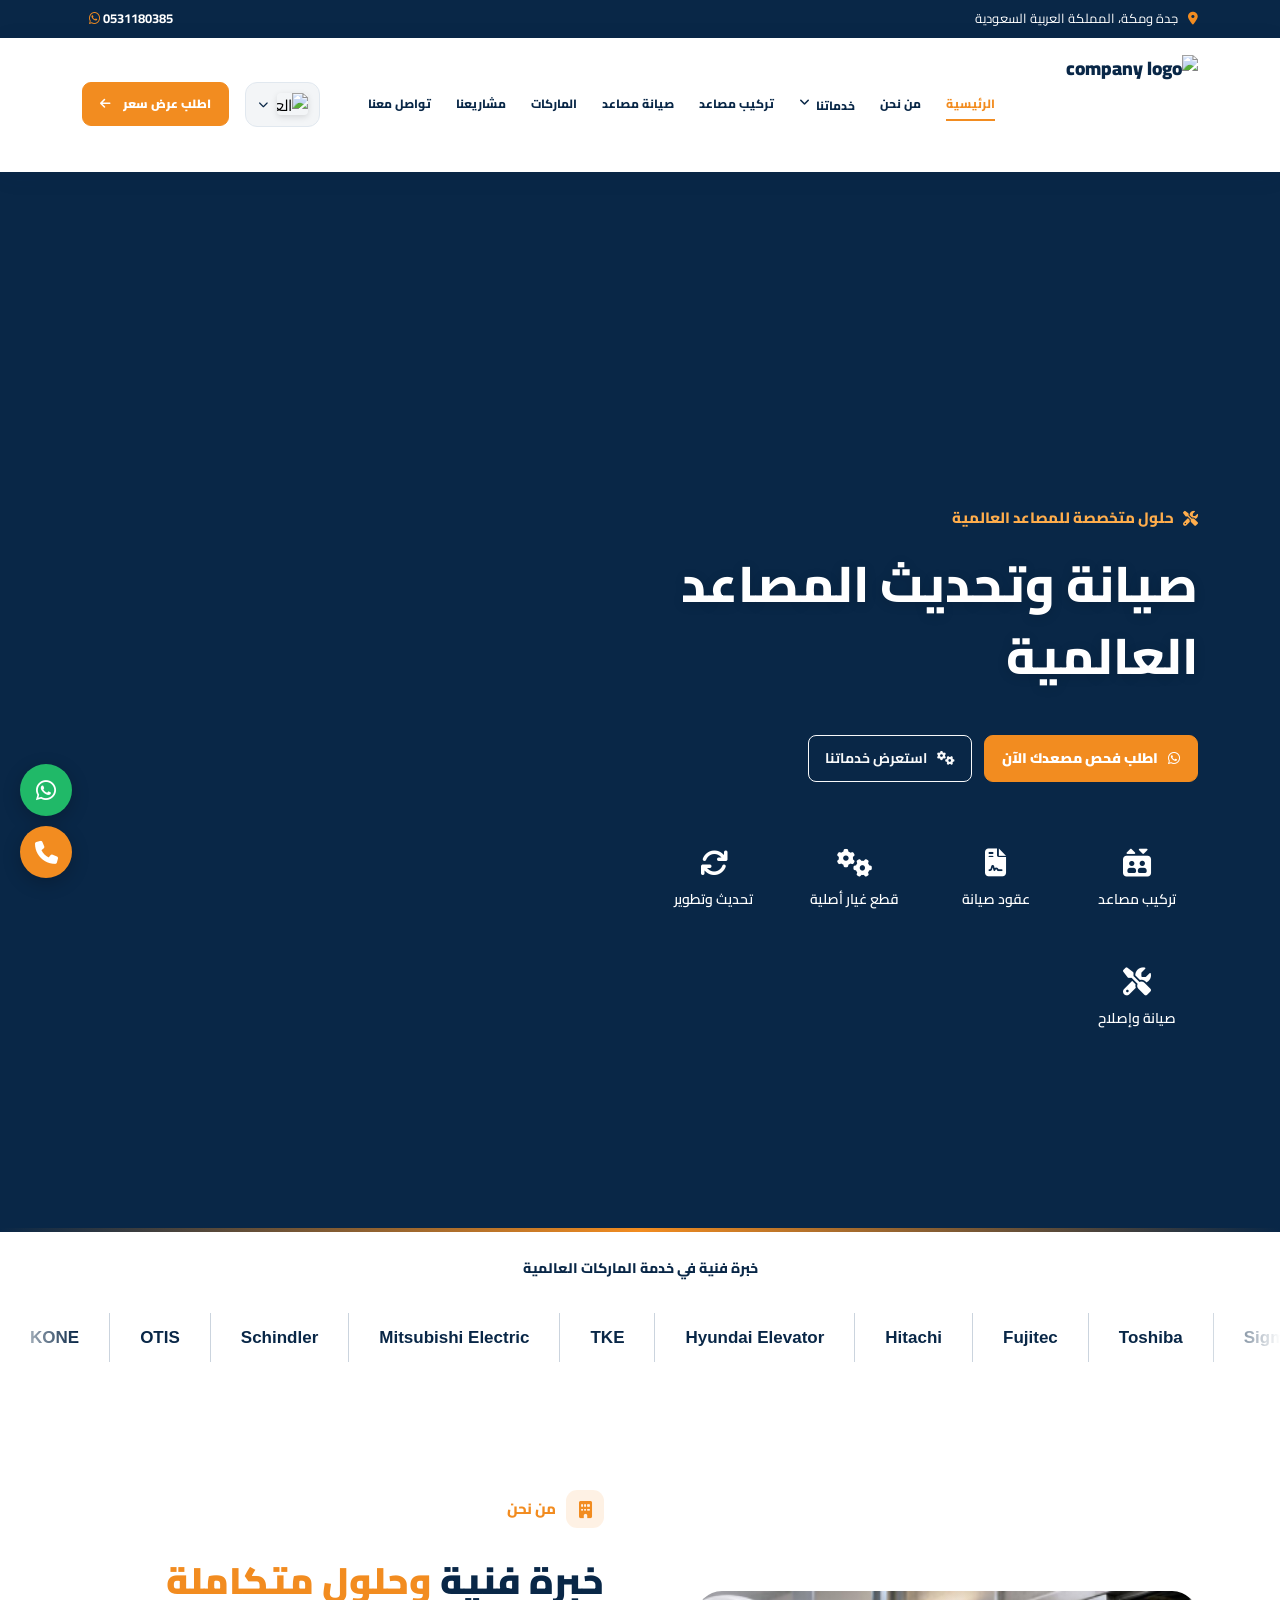
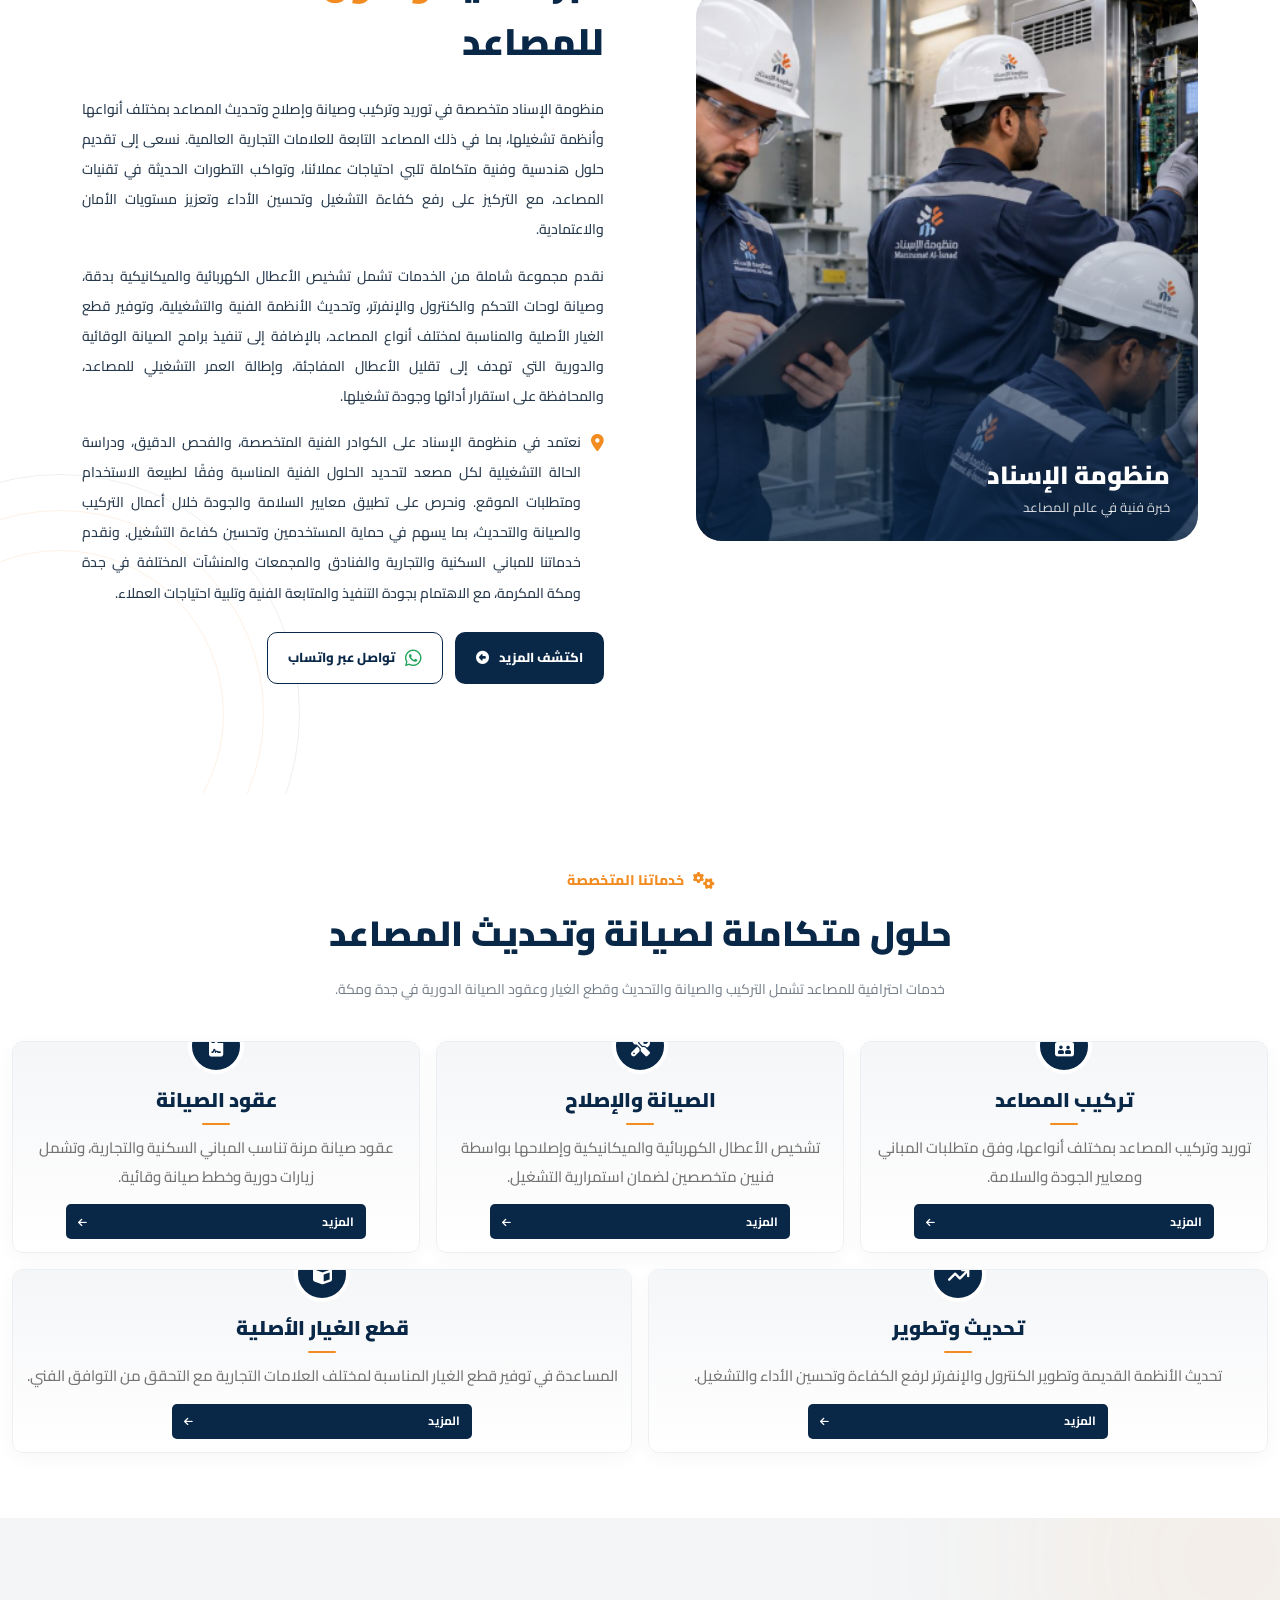
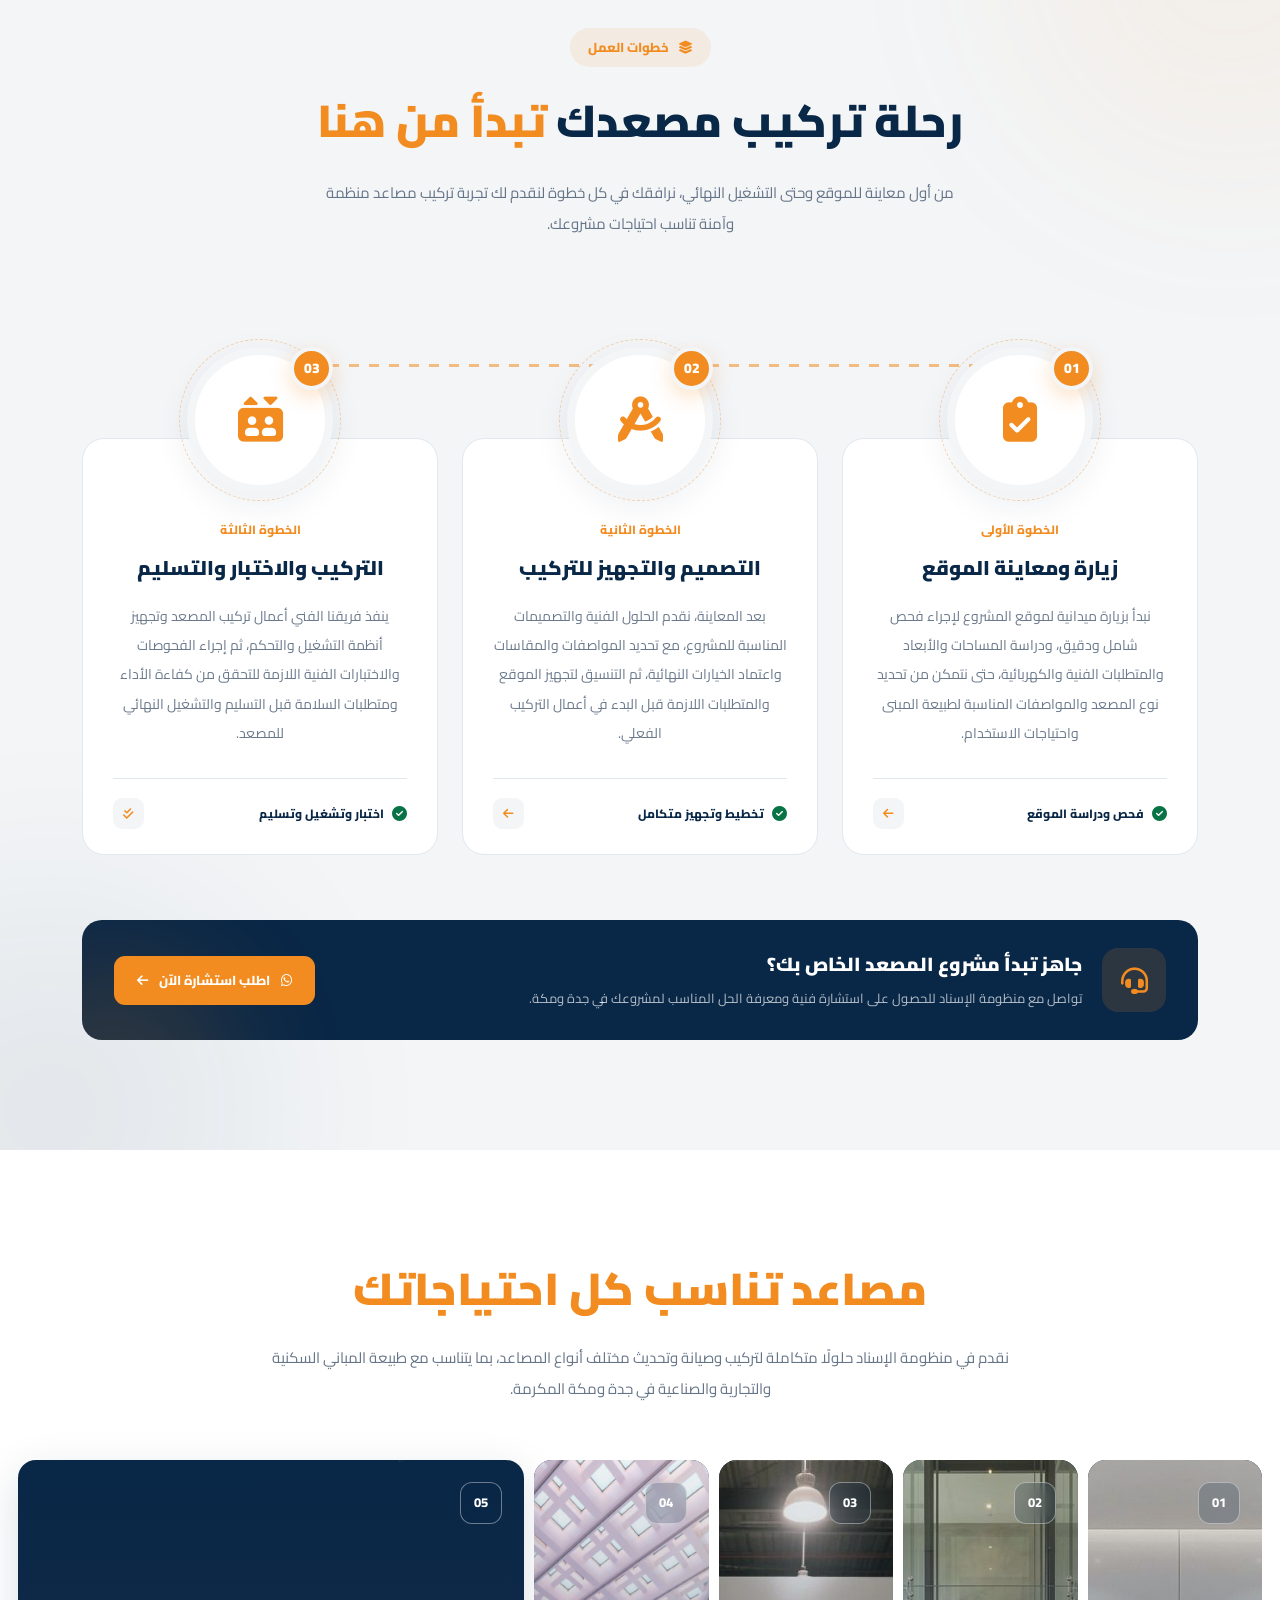
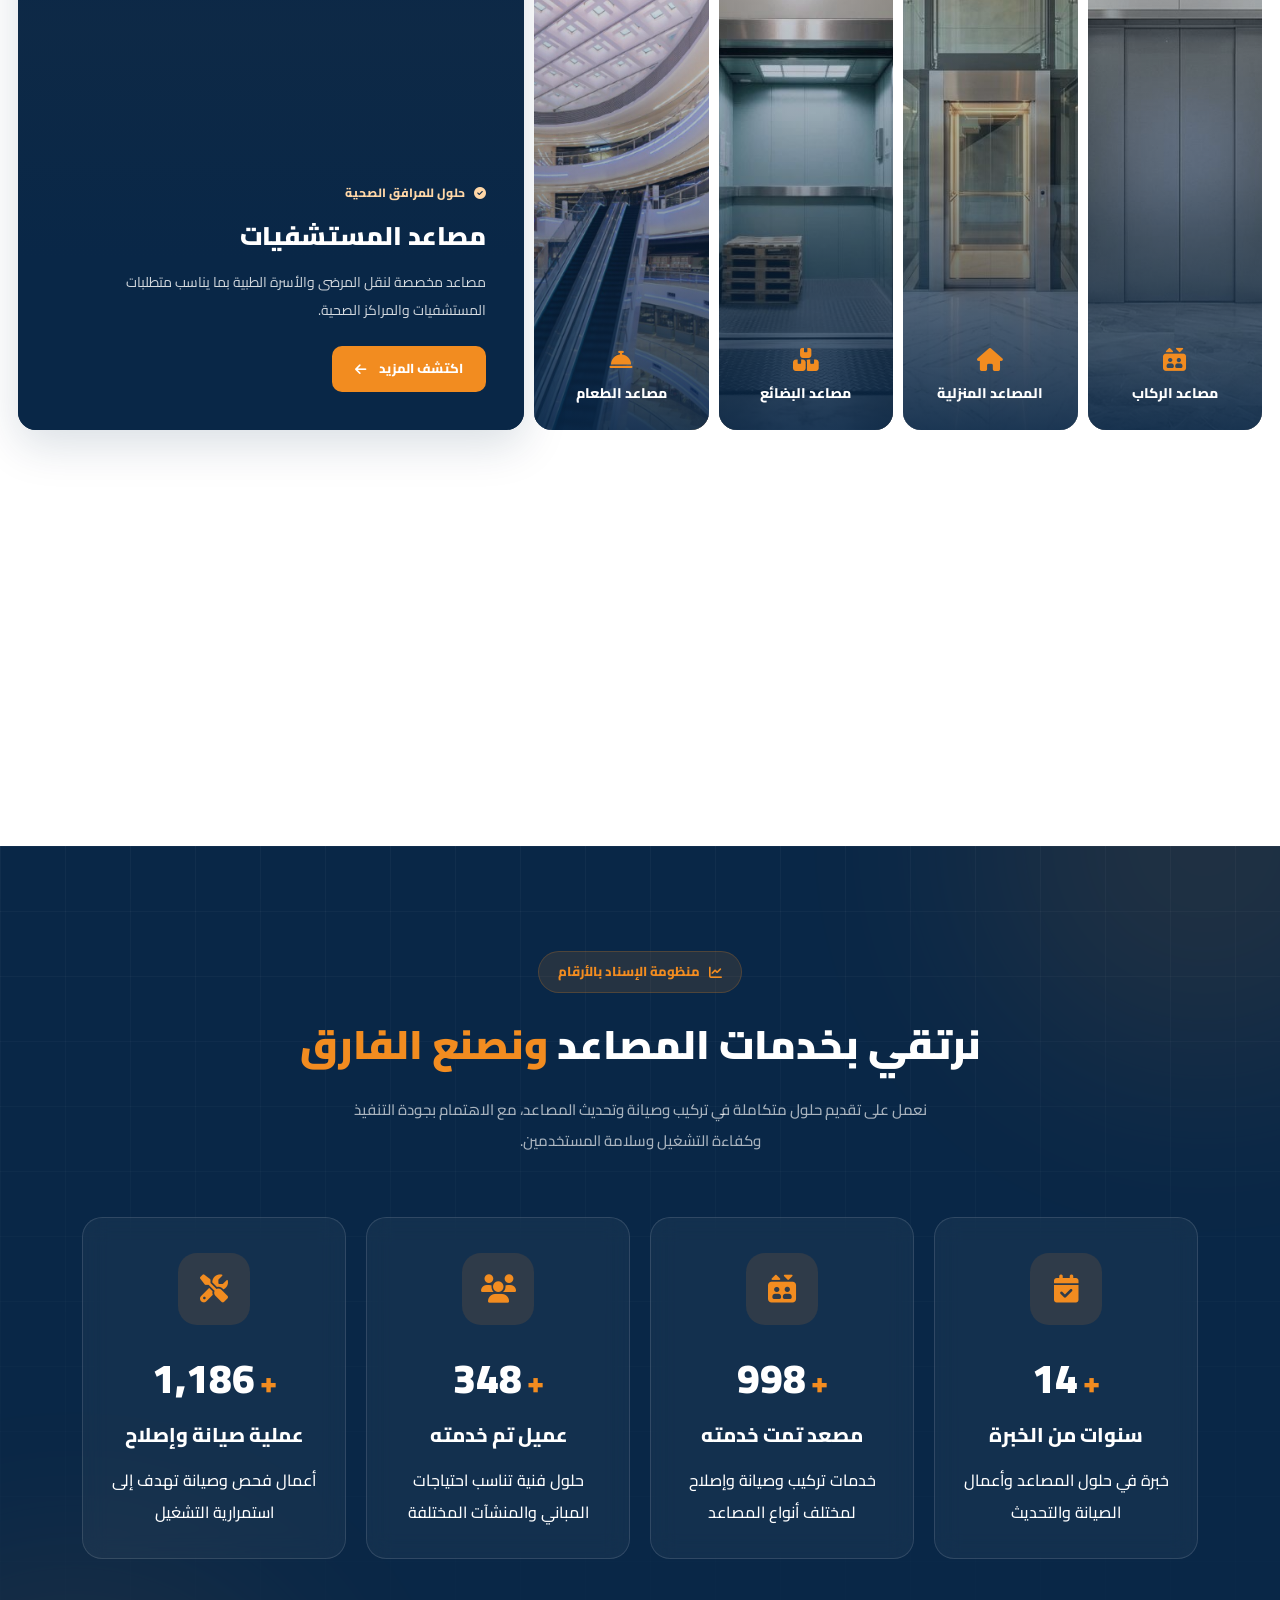
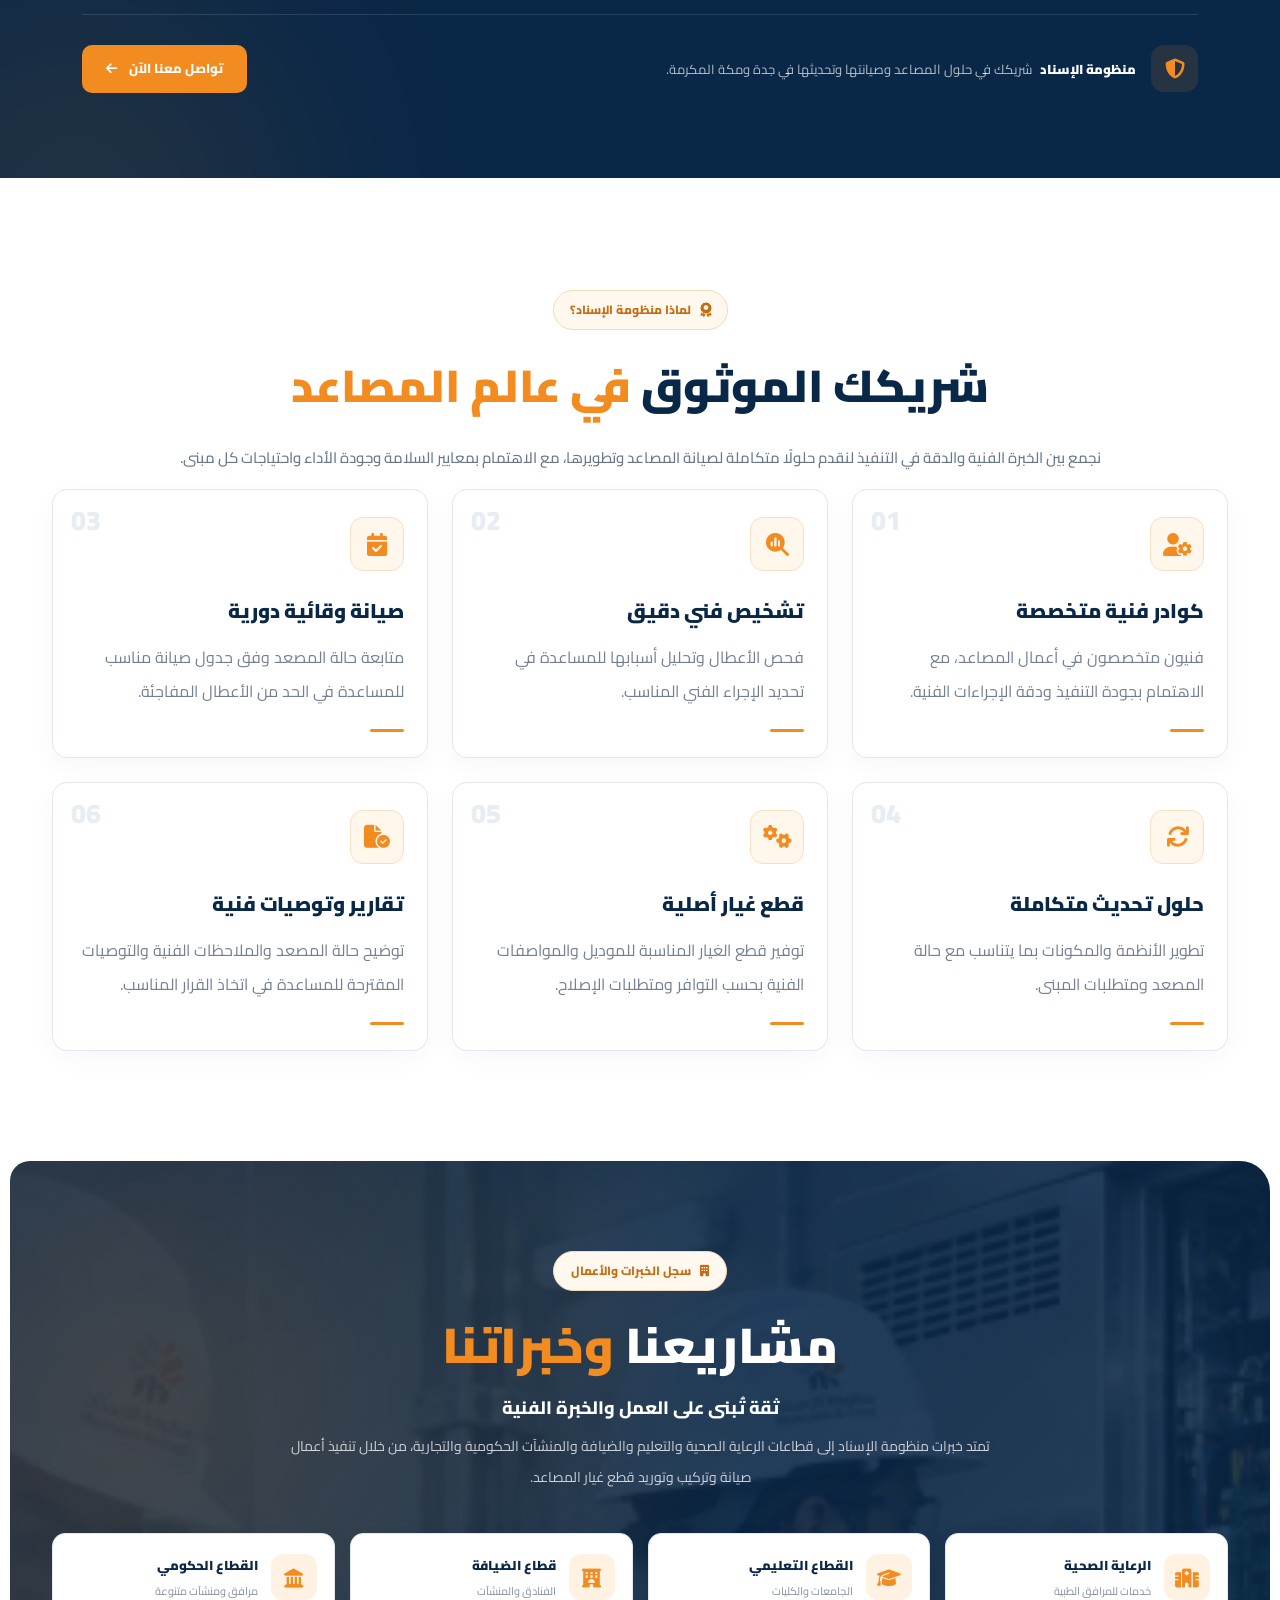
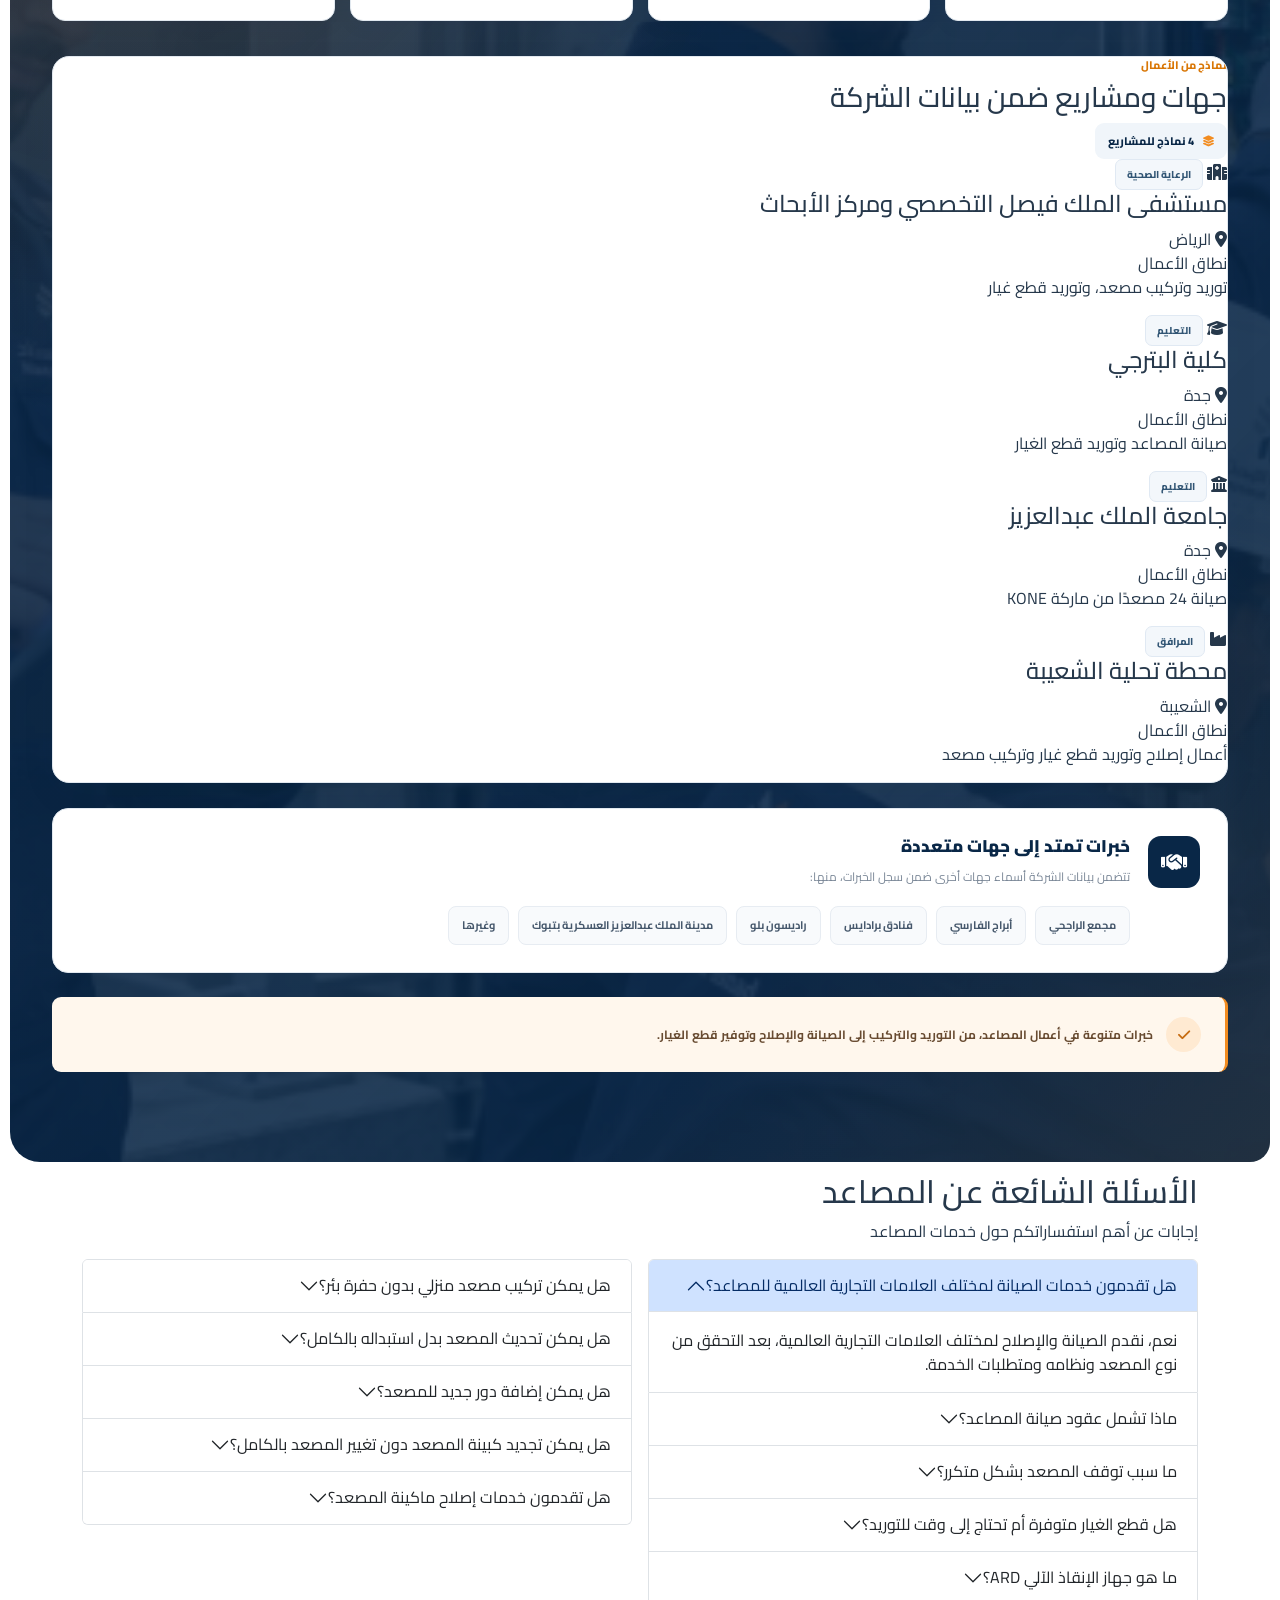
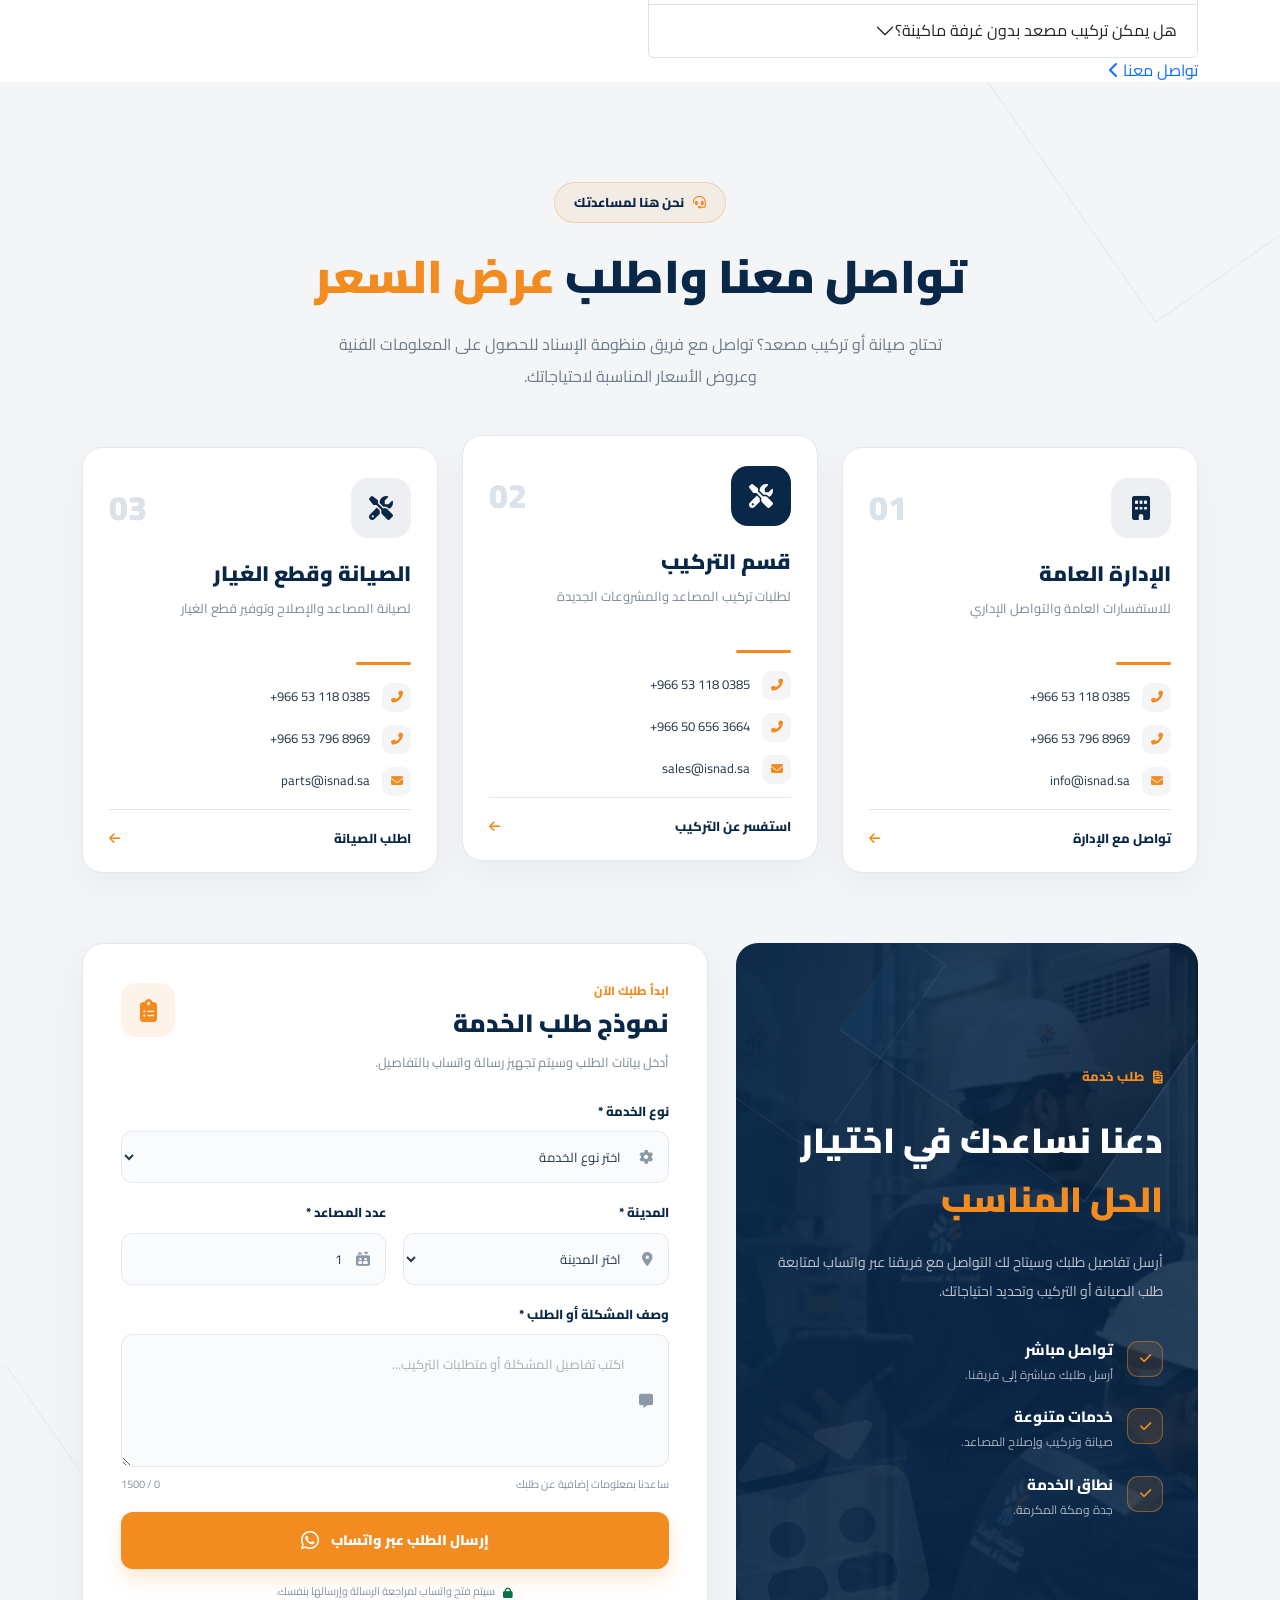
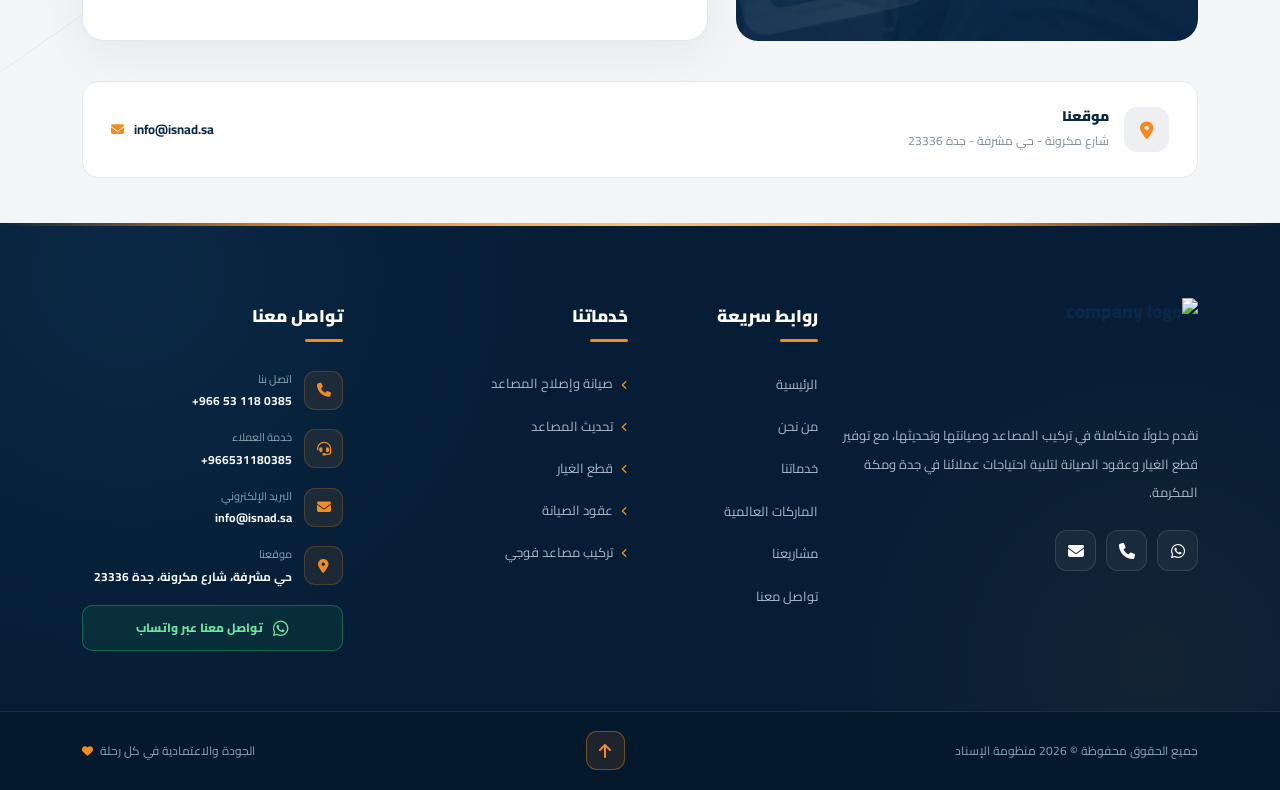
==== commit 5be8e65a: "Add files via upload" ====
--- a/index.html
+++ b/index.html
@@ -3,11 +3,54 @@
   <head>
     
 <meta charset="UTF-8">
-    <meta name="viewport" content="width=device-width, initial-scale=1.0">
-
-    <link rel="canonical" href="https://example.com/">
-    <link rel="preconnect" href="https://fonts.googleapis.com">
-    <link rel="preconnect" href="https://fonts.gstatic.com" crossorigin>
+<meta name="viewport" content="width=device-width, initial-scale=1.0">
+
+<title>منظومة الإسناد | تركيب وصيانة وتحديث المصاعد في جدة ومكة</title>
+
+<meta name="description" content="منظومة الإسناد لخدمات تركيب وصيانة وتحديث المصاعد في جدة ومكة المكرمة. نوفر عقود صيانة المصاعد، قطع الغيار، الإصلاح، وتركيب مصاعد FUJI. تواصل معنا لطلب عرض سعر.">
+
+<meta name="keywords" content="منظومة الإسناد, منظومة الإسناد للمصاعد, شركة مصاعد جدة, شركة مصاعد مكة, صيانة مصاعد جدة, صيانة مصاعد مكة, تركيب مصاعد, تركيب مصاعد فوجي, مصاعد FUJI, تحديث المصاعد, إصلاح المصاعد, قطع غيار المصاعد, عقود صيانة المصاعد, فني مصاعد جدة, صيانة مصاعد KONE, صيانة مصاعد OTIS, صيانة مصاعد Schindler, Elevator Maintenance Jeddah, Elevator Installation Makkah, Manzumat Al-Isnad">
+
+<meta name="robots" content="index, follow, max-image-preview:large, max-snippet:-1, max-video-preview:-1">
+<meta name="googlebot" content="index, follow">
+
+<meta name="author" content="منظومة الإسناد">
+<meta name="application-name" content="منظومة الإسناد">
+<meta name="theme-color" content="#092747">
+
+<meta name="geo.region" content="SA-02">
+<meta name="geo.placename" content="Jeddah, Makkah, Saudi Arabia">
+
+<link rel="canonical" href="https://YOUR-DOMAIN.com/">
+
+<link rel="alternate" hreflang="ar-SA" href="https://YOUR-DOMAIN.com/?lang=ar">
+<link rel="alternate" hreflang="en-SA" href="https://YOUR-DOMAIN.com/?lang=en">
+<link rel="alternate" hreflang="x-default" href="https://YOUR-DOMAIN.com/">
+
+<meta property="og:type" content="website">
+<meta property="og:site_name" content="منظومة الإسناد">
+<meta property="og:locale" content="ar_SA">
+<meta property="og:locale:alternate" content="en_US">
+
+<meta property="og:title" content="منظومة الإسناد | حلول متكاملة لتركيب وصيانة المصاعد">
+<meta property="og:description" content="خدمات تركيب وصيانة وإصلاح وتحديث المصاعد في جدة ومكة المكرمة، مع توفير قطع الغيار وعقود الصيانة وتركيب مصاعد FUJI.">
+
+<meta property="og:url" content="https://YOUR-DOMAIN.com/">
+<meta property="og:image" content="https://YOUR-DOMAIN.com/images/og-image.jpg">
+<meta property="og:image:width" content="1200">
+<meta property="og:image:height" content="630">
+<meta property="og:image:alt" content="منظومة الإسناد لخدمات المصاعد في جدة ومكة">
+
+<meta name="twitter:card" content="summary_large_image">
+<meta name="twitter:title" content="منظومة الإسناد | تركيب وصيانة المصاعد">
+<meta name="twitter:description" content="حلول متخصصة لتركيب وصيانة وتحديث المصاعد وتوفير قطع الغيار في جدة ومكة.">
+<meta name="twitter:image" content="https://YOUR-DOMAIN.com/images/og-image.jpg">
+
+<link rel="icon" type="image/png" sizes="32x32" href="images/favicon-32x32.png">
+<link rel="icon" type="image/png" sizes="16x16" href="images/favicon-16x16.png">
+<link rel="apple-touch-icon" sizes="180x180" href="images/apple-touch-icon.png">
+
+<link rel="manifest" href="site.webmanifest">
 
     <link rel="stylesheet" href="css/bootstrap.min.css" />
 
@@ -30,6 +73,100 @@
     />
 
     <link rel="stylesheet" href="css/index.css" />
+    
+<script type="application/ld+json">
+{
+  "@context": "https://schema.org",
+  "@graph": [
+    {
+      "@type": "HomeAndConstructionBusiness",
+      "@id": "https://YOUR-DOMAIN.com/#business",
+      "name": "منظومة الإسناد",
+      "alternateName": "Manzumat Al-Isnad",
+      "url": "https://YOUR-DOMAIN.com/",
+      "image": "https://YOUR-DOMAIN.com/images/og-image.jpg",
+      "description": "شركة متخصصة في تركيب وصيانة وإصلاح وتحديث المصاعد وتوفير قطع الغيار وعقود الصيانة في جدة ومكة المكرمة.",
+      "telephone": "+966531180385",
+      "contactPoint": {
+        "@type": "ContactPoint",
+        "telephone": "+966531180385",
+        "contactType": "customer service",
+        "availableLanguage": [
+          "Arabic",
+          "English"
+        ]
+      },
+      "areaServed": [
+        {
+          "@type": "City",
+          "name": "Jeddah"
+        },
+        {
+          "@type": "City",
+          "name": "Makkah"
+        }
+      ],
+      "hasOfferCatalog": {
+        "@type": "OfferCatalog",
+        "name": "خدمات منظومة الإسناد للمصاعد",
+        "itemListElement": [
+          {
+            "@type": "OfferCatalog",
+            "name": "تركيب المصاعد"
+          },
+          {
+            "@type": "OfferCatalog",
+            "name": "صيانة المصاعد"
+          },
+          {
+            "@type": "OfferCatalog",
+            "name": "تحديث المصاعد"
+          },
+          {
+            "@type": "OfferCatalog",
+            "name": "قطع غيار المصاعد"
+          },
+          {
+            "@type": "OfferCatalog",
+            "name": "عقود صيانة المصاعد"
+          },
+          {
+            "@type": "OfferCatalog",
+            "name": "تركيب مصاعد FUJI"
+          }
+        ]
+      }
+    },
+    {
+      "@type": "WebSite",
+      "@id": "https://YOUR-DOMAIN.com/#website",
+      "url": "https://YOUR-DOMAIN.com/",
+      "name": "منظومة الإسناد",
+      "inLanguage": [
+        "ar-SA",
+        "en"
+      ],
+      "publisher": {
+        "@id": "https://YOUR-DOMAIN.com/#business"
+      }
+    },
+    {
+      "@type": "WebPage",
+      "@id": "https://YOUR-DOMAIN.com/#webpage",
+      "url": "https://YOUR-DOMAIN.com/",
+      "name": "منظومة الإسناد | تركيب وصيانة وتحديث المصاعد",
+      "isPartOf": {
+        "@id": "https://YOUR-DOMAIN.com/#website"
+      },
+      "about": {
+        "@id": "https://YOUR-DOMAIN.com/#business"
+      },
+      "inLanguage": "ar-SA"
+    }
+  ]
+}
+</script>
+
   </head>
 
   <body>
@@ -40,7 +177,7 @@
     <div class="container d-flex justify-content-between align-items-center flex-wrap gap-2">
         <span>
             <i class="fa-solid fa-location-dot"></i>
-            <span data-i18n="topbar.location">جدة ومكة</span>،
+            <span data-i18n="topbar.location"> جدة ومكة </span>،
             <span data-i18n="topbar.country">المملكة العربية السعودية</span>
         </span>
 
@@ -55,15 +192,8 @@
 <nav class="navbar navbar-expand-lg main-nav">
     <div class="container">
 
-        <a class="navbar-brand brand-logo" href="#home">
-            <span class="logo-icon">
-                <i class="fa-solid fa-building"></i>
-            </span>
-
-            <span class="brand-text">
-                <span data-i18n="brand.name">منظومة الإسناد</span>
-                <small>Manzumat Al-Isnad</small>
-            </span>
+       <a class="navbar-brand brand-logo" href="#home">
+           <img src="images/logo.png" alt="company logo" height="100">
         </a>
 
         <button
@@ -111,7 +241,7 @@
                     <ul class="dropdown-menu" aria-labelledby="servicesDropdown">
 
                         <li>
-                            <a class="dropdown-item" href="#maintenance">
+                            <a class="dropdown-item" href="elevator-maintenance.html">
                                 <i class="fa-solid fa-screwdriver-wrench"></i>
                                 <span data-i18n="nav.maintenance">صيانة المصاعد</span>
                             </a>
@@ -139,15 +269,25 @@
                         </li>
 
                         <li>
-                            <a class="dropdown-item" href="#fuji-elevators">
+                            <a class="dropdown-item" href="elevator-installation.html">
                                 <i class="fa-solid fa-elevator"></i>
-                                <span data-i18n="nav.fuji">تركيب مصاعد فوجي</span>
+                                <span data-i18n="nav.fuji">تركيب مصاعد</span>
                             </a>
                         </li>
 
                     </ul>
                 </li>
-
+   <li class="nav-item">
+        <a class="nav-link" href="elevator-installation.html" data-i18n="nav.installation">
+            تركيب مصاعد
+        </a>
+    </li>
+
+    <li class="nav-item">
+        <a class="nav-link" href="elevator-maintenance.html" data-i18n="nav.elevatorMaintenance">
+            صيانة مصاعد
+        </a>
+    </li>
                 <li class="nav-item">
                     <a class="nav-link" href="#brands" data-i18n="nav.brands">
                         الماركات
@@ -237,8 +377,22 @@
   <main>
    
 <section class="hero" id="home">
-    <div class="hero-image"></div>
-    <div class="hero-overlay"></div>
+    
+<div class="hero-video-wrapper">
+    <video
+        class="hero-video"
+        autoplay
+        muted
+        loop
+        playsinline
+        preload="metadata"
+         aria-hidden="true">
+        <source src="images/hero.mp4" type="video/mp4">
+    </video>
+</div>
+
+<div class="hero-overlay"></div>
+
 
     <div class="container hero-container">
         <div class="row align-items-center min-vh-hero">
@@ -256,9 +410,7 @@
                         <span data-i18n="hero.title">
                             صيانة وتحديث المصاعد العالمية
                         </span>
-                        <span data-i18n="hero.titleHighlight">
-                            في جدة ومكة
-                        </span>
+                        
                     </h1>
 
                     <div class="hero-actions">
@@ -287,6 +439,14 @@
                     </div>
 
                     <div class="hero-features">
+                        
+<span>
+    <i class="fa-solid fa-elevator"></i>
+    <span data-i18n="hero.features.installation">
+        تركيب مصاعد
+    </span>
+</span>
+
                         <span>
                             <i class="fa-solid fa-file-contract"></i>
                             <span data-i18n="hero.features.contracts">
@@ -477,8 +637,12 @@
 
 
 
+
 <section class="services-section" id="services">
-    <div class="container">
+    <div class="services-bg-shape services-bg-shape-right"></div>
+    <div class="services-bg-shape services-bg-shape-left"></div>
+
+    <div class="container-fluid services-container">
         <div class="services-heading text-center">
             <span class="section-label">
                 <i class="fa-solid fa-gears"></i>
@@ -486,156 +650,170 @@
             </span>
 
             <h2 data-i18n="services.heading">
-                حلول متكاملة لصيانة وتحديث المصاعد
+                حلول متكاملة للمصاعد
             </h2>
 
             <p data-i18n="services.description">
-                خدمات احترافية للمصاعد تشمل التركيب والصيانة والتحديث وقطع الغيار
-                وعقود الصيانة الدورية في جدة ومكة.
+                تركيب وصيانة وإصلاح وتحديث المصاعد وتوفير قطع غيارها في جدة ومكة.
             </p>
         </div>
 
         <div class="row g-3 services-row">
 
-            <div class="col-6 col-lg-4">
+            <div class="col-6 col-md-4 col-lg">
                 <article class="service-card">
-                    <div class="service-image">
-                        <img src="images/about.png" alt="تركيب المصاعد وتجهيز أنظمتها" data-i18n-alt="services.installation.alt" loading="lazy">
-                        <span class="service-number">01</span>
-                    </div>
-
                     <div class="service-content">
                         <div class="service-icon">
                             <i class="fa-solid fa-elevator"></i>
                         </div>
 
-                        <h3 data-i18n="services.installation.title">تركيب المصاعد</h3>
+                        <h3 data-i18n="services.installation.title">
+                            تركيب المصاعد
+                        </h3>
+
                         <span class="service-divider"></span>
 
                         <p data-i18n="services.installation.description">
-                            توريد وتركيب المصاعد بمختلف أنواعها، وفق متطلبات المباني ومعايير الجودة والسلامة.
+                            توريد وتركيب المصاعد بما يناسب متطلبات المبنى،
+                            وفق معايير الجودة والسلامة.
                         </p>
 
-                        <div>
-                            <a class="service-btn" href="#" target="_blank" rel="noopener noreferrer" data-track="whatsapp" data-service="تركيب المصاعد" data-i18n-data-service="services.installation.title">
+                        <div class="service-action">
+                            <a
+                                class="service-btn"
+                                href="installation.html"
+                                data-service="تركيب المصاعد"
+                                data-i18n-data-service="services.installation.title">
                                 <span data-i18n="services.more">المزيد</span>
-                                <i class="fa-solid fa-chevron-left"></i>
+                                <i class="fa-solid fa-arrow-left"></i>
                             </a>
                         </div>
                     </div>
                 </article>
             </div>
 
-            <div class="col-6 col-lg-4">
+            <div class="col-6 col-md-4 col-lg">
                 <article class="service-card">
-                    <div class="service-image">
-                        <img src="images/about.png" alt="فني متخصص في صيانة وإصلاح المصاعد" data-i18n-alt="services.repair.alt" loading="lazy">
-                        <span class="service-number">02</span>
-                    </div>
-
                     <div class="service-content">
                         <div class="service-icon">
                             <i class="fa-solid fa-screwdriver-wrench"></i>
                         </div>
 
-                        <h3 data-i18n="services.repair.title">الصيانة والإصلاح</h3>
+                        <h3 data-i18n="services.repair.title">
+                            إصلاح أعطال المصاعد
+                        </h3>
+
                         <span class="service-divider"></span>
 
                         <p data-i18n="services.repair.description">
-                            تشخيص الأعطال الكهربائية والميكانيكية وإصلاحها بواسطة فنيين متخصصين لضمان استمرارية التشغيل.
+                            تشخيص وإصلاح الأعطال الكهربائية والميكانيكية
+                            للمصاعد، حيث ندعم مختلف العلامات التجارية العالمية.
                         </p>
 
-                        <div>
-                            <a class="service-btn" href="#" target="_blank" rel="noopener noreferrer" data-track="whatsapp" data-service="الصيانة والإصلاح" data-i18n-data-service="services.repair.title">
+                        <div class="service-action">
+                            <a
+                                class="service-btn"
+                                href="elevator-maintenance.html"
+                                data-service="إصلاح أعطال المصاعد"
+                                data-i18n-data-service="services.repair.title">
                                 <span data-i18n="services.more">المزيد</span>
-                                <i class="fa-solid fa-chevron-left"></i>
+                                <i class="fa-solid fa-arrow-left"></i>
                             </a>
                         </div>
                     </div>
                 </article>
             </div>
 
-            <div class="col-6 col-lg-4">
+            <div class="col-6 col-md-4 col-lg">
                 <article class="service-card">
-                    <div class="service-image">
-                        <img src="images/about.png" alt="فحص المصاعد ضمن برامج الصيانة الدورية" data-i18n-alt="services.contracts.alt" loading="lazy">
-                        <span class="service-number">05</span>
-                    </div>
-
                     <div class="service-content">
                         <div class="service-icon">
                             <i class="fa-solid fa-file-contract"></i>
                         </div>
 
-                        <h3 data-i18n="services.contracts.title">عقود الصيانة</h3>
+                        <h3 data-i18n="services.contracts.title">
+                            عقود صيانة المصاعد
+                        </h3>
+
                         <span class="service-divider"></span>
 
                         <p data-i18n="services.contracts.description">
-                            عقود صيانة مرنة تناسب المباني السكنية والتجارية، وتشمل زيارات دورية وخطط صيانة وقائية.
+                            صيانة دورية ووقائية للمصاعد،
+                            مع تلبية بلاغات الأعطال على مدار الساعة.
                         </p>
 
-                        <div>
-                            <a class="service-btn" href="#" target="_blank" rel="noopener noreferrer" data-track="whatsapp" data-service="عقود الصيانة" data-i18n-data-service="services.contracts.title">
+                        <div class="service-action">
+                            <a
+                                class="service-btn"
+                                href="maintenance-contracts.html"
+                                data-service="عقود صيانة المصاعد"
+                                data-i18n-data-service="services.contracts.title">
                                 <span data-i18n="services.more">المزيد</span>
-                                <i class="fa-solid fa-chevron-left"></i>
+                                <i class="fa-solid fa-arrow-left"></i>
                             </a>
                         </div>
                     </div>
                 </article>
             </div>
 
-            <div class="col-6 col-lg-4">
+            <div class="col-6 col-md-4 col-lg">
                 <article class="service-card">
-                    <div class="service-image">
-                        <img src="images/about.png" alt="تحديث وتطوير أنظمة المصاعد والكنترول" data-i18n-alt="services.modernization.alt" loading="lazy">
-                        <span class="service-number">03</span>
-                    </div>
-
                     <div class="service-content">
                         <div class="service-icon">
-                            <i class="fa-solid fa-chart-line"></i>
-                        </div>
-
-                        <h3 data-i18n="services.modernization.title">تحديث وتطوير</h3>
+                            <i class="fa-solid fa-arrow-trend-up"></i>
+                        </div>
+
+                        <h3 data-i18n="services.modernization.title">
+                            تحديث المصاعد
+                        </h3>
+
                         <span class="service-divider"></span>
 
                         <p data-i18n="services.modernization.description">
-                            تحديث الأنظمة القديمة وتطوير الكنترول والإنفرتر لرفع الكفاءة وتحسين الأداء والتشغيل.
+                            تحديث أنظمة التحكم والتشغيل
+                            ومكونات المصاعد لتحسين الأداء وكفاءة التشغيل.
                         </p>
 
-                        <div>
-                            <a class="service-btn" href="#" target="_blank" rel="noopener noreferrer" data-track="whatsapp" data-service="تحديث وتطوير المصاعد" data-i18n-data-service="services.modernization.serviceName">
+                        <div class="service-action">
+                            <a
+                                class="service-btn"
+                                href="isnad-modernization.html"
+                                data-service="تحديث وتطوير المصاعد"
+                                data-i18n-data-service="services.modernization.serviceName">
                                 <span data-i18n="services.more">المزيد</span>
-                                <i class="fa-solid fa-chevron-left"></i>
+                                <i class="fa-solid fa-arrow-left"></i>
                             </a>
                         </div>
                     </div>
                 </article>
             </div>
 
-            <div class="col-6 col-lg-4">
+            <div class="col-6 col-md-4 col-lg">
                 <article class="service-card">
-                    <div class="service-image">
-                        <img src="images/about.png" alt="قطع غيار ومكونات المصاعد" data-i18n-alt="services.spareParts.alt" loading="lazy">
-                        <span class="service-number">04</span>
-                    </div>
-
                     <div class="service-content">
                         <div class="service-icon">
-                            <i class="fa-solid fa-box-open"></i>
-                        </div>
-
-                        <h3 data-i18n="services.spareParts.title">قطع الغيار الأصلية</h3>
+                            <i class="fa-solid fa-cube"></i>
+                        </div>
+
+                        <h3 data-i18n="services.spareParts.title">
+                            قطع غيار المصاعد
+                        </h3>
+
                         <span class="service-divider"></span>
 
                         <p data-i18n="services.spareParts.description">
-                            المساعدة في توفير قطع الغيار المناسبة لمختلف العلامات التجارية مع التحقق من التوافق الفني.
+                            توريد وتركيب قطع غيار المصاعد
+                            لمختلف العلامات التجارية العالمية.
                         </p>
 
-                        <div>
-                            <a class="service-btn" href="#" target="_blank" rel="noopener noreferrer" data-track="whatsapp" data-service="قطع الغيار" data-i18n-data-service="services.spareParts.serviceName">
+                        <div class="service-action">
+                            <a
+                                class="service-btn"
+                                href="spare-parts.html"
+                                data-service="قطع غيار المصاعد"
+                                data-i18n-data-service="services.spareParts.serviceName">
                                 <span data-i18n="services.more">المزيد</span>
-                                <i class="fa-solid fa-chevron-left"></i>
+                                <i class="fa-solid fa-arrow-left"></i>
                             </a>
                         </div>
                     </div>
@@ -844,210 +1022,194 @@
 
 
 
+
 <section class="isnad-elevators-section" id="elevator-types">
     <div class="container">
         <div class="isnad-elevators-heading">
-            <span class="isnad-elevators-eyebrow">
-                <i class="fas fa-building"></i>
-                <span data-i18n="elevators.label">حلول المصاعد</span>
-            </span>
-
             <h2>
-                <span class="isnad-elevators-title-main" data-i18n="elevators.titleStart">
-                    مصاعد تناسب
-                </span>
-                <span data-i18n="elevators.titleHighlight">
-                    كل احتياجاتك
-                </span>
+                <span class="isnad-elevators-title-main" data-i18n="elevators.titleStart">مصاعد تناسب</span>
+                <span data-i18n="elevators.titleHighlight">كل احتياجاتك</span>
             </h2>
 
             <p data-i18n="elevators.description">
-                نقدم في منظومة الإسناد حلولًا متكاملة لتركيب وصيانة
-                وتحديث مختلف أنواع المصاعد، بما يتناسب مع طبيعة
-                المباني السكنية والتجارية والصناعية في جدة ومكة المكرمة.
+                حلول تركيب وصيانة وتحديث مصاعد الركاب والمنازل والبضائع والمطاعم والمستشفيات في جدة ومكة.
             </p>
         </div>
     </div>
 
     <div class="isnad-elevators-gallery">
 
-        <article class="isnad-elevator-card is-active"
-            tabindex="0"
-            data-elevator="passenger">
-
+        <article class="isnad-elevator-card" tabindex="0" data-elevator="passenger">
             <img src="images/elevator-1.jpg"
-                alt="مصاعد الركاب الأوتوماتيكية"
+                alt="مصاعد الركاب"
                 data-i18n-alt="elevators.passenger.alt"
                 loading="lazy">
 
             <div class="isnad-elevator-overlay"></div>
-
             <span class="isnad-elevator-index">01</span>
 
             <div class="isnad-elevator-vertical-title">
-                <i class="fas fa-elevator"></i>
-                <span data-i18n="elevators.passenger.verticalTitle">
-                    مصاعد الركاب
-                </span>
+                <i class="fa-solid fa-elevator"></i>
+                <span data-i18n="elevators.passenger.verticalTitle">مصاعد الركاب</span>
             </div>
 
             <div class="isnad-elevator-content">
                 <span class="isnad-elevator-category">
-                    <i class="fas fa-circle-check"></i>
-                    <span data-i18n="elevators.passenger.category">
-                        حلول المباني السكنية والتجارية
-                    </span>
+                    <i class="fa-solid fa-circle-check"></i>
+                    <span data-i18n="elevators.passenger.category">حلول المباني السكنية والتجارية</span>
                 </span>
 
-                <h3 data-i18n="elevators.passenger.title">
-                    المصاعد الأوتوماتيكية
-                </h3>
+                <h3 data-i18n="elevators.passenger.title">مصاعد الركاب</h3>
 
                 <p data-i18n="elevators.passenger.description">
-                    مصاعد حديثة تجمع بين كفاءة التشغيل
-                    والتصميم الأنيق، مع حلول تركيب وصيانة
-                    تناسب المباني السكنية والتجارية.
+                    مصاعد حديثة تجمع بين كفاءة التشغيل والتصميم الأنيق،
+                    مع حلول تركيب وصيانة تناسب المباني السكنية والتجارية.
                 </p>
 
-                <a href="#contact" class="isnad-elevator-link">
-                    <span data-i18n="elevators.more">اكتشف المزيد</span>
-                    <i class="fas fa-arrow-left"></i>
-                </a>
+               
+<a href="passenger-elevators.html" class="isnad-elevator-link">
+    <span data-i18n="elevators.more">اكتشف المزيد</span>
+    <i class="fas fa-arrow-left"></i>
+</a>
+
             </div>
         </article>
 
-        <article class="isnad-elevator-card"
-            tabindex="0"
-            data-elevator="home">
-
+        <article class="isnad-elevator-card" tabindex="0" data-elevator="home">
             <img src="images/elevator-2.jpg"
-                alt="المصاعد المنزلية الحديثة"
+                alt="المصاعد المنزلية"
                 data-i18n-alt="elevators.home.alt"
                 loading="lazy">
 
             <div class="isnad-elevator-overlay"></div>
-
             <span class="isnad-elevator-index">02</span>
 
             <div class="isnad-elevator-vertical-title">
-                <i class="fas fa-house"></i>
-                <span data-i18n="elevators.home.verticalTitle">
-                    المصاعد المنزلية
-                </span>
+                <i class="fa-solid fa-house"></i>
+                <span data-i18n="elevators.home.verticalTitle">المصاعد المنزلية</span>
             </div>
 
             <div class="isnad-elevator-content">
                 <span class="isnad-elevator-category">
-                    <i class="fas fa-circle-check"></i>
-                    <span data-i18n="elevators.home.category">
-                        حلول الفلل والمنازل
-                    </span>
+                    <i class="fa-solid fa-circle-check"></i>
+                    <span data-i18n="elevators.home.category">حلول الفلل والمنازل</span>
                 </span>
 
-                <h3 data-i18n="elevators.home.title">
-                    المصاعد المنزلية
-                </h3>
+                <h3 data-i18n="elevators.home.title">المصاعد المنزلية</h3>
 
                 <p data-i18n="elevators.home.description">
-                    حلول مصاعد عملية بتصميمات عصرية
-                    تتناسب مع المساحات الداخلية للفلل
-                    والمنازل، وتوفر سهولة التنقل بين الطوابق.
+                    حلول مصاعد عملية بتصميمات عصرية تناسب المساحات الداخلية
+                    للفلل والمنازل وتوفر سهولة التنقل بين الطوابق.
                 </p>
 
-                <a href="#contact" class="isnad-elevator-link">
-                    <span data-i18n="elevators.more">اكتشف المزيد</span>
-                    <i class="fas fa-arrow-left"></i>
-                </a>
+             
+<a href="home-elevators.html" class="isnad-elevator-link">
+    <span data-i18n="elevators.more">اكتشف المزيد</span>
+    <i class="fas fa-arrow-left"></i>
+</a>
+
             </div>
         </article>
 
-        <article class="isnad-elevator-card"
-            tabindex="0"
-            data-elevator="escalator">
-
-            <img src="images/elevator-3.jpg"
-                alt="السلالم المتحركة للمراكز التجارية"
-                data-i18n-alt="elevators.escalator.alt"
+        <article class="isnad-elevator-card" tabindex="0" data-elevator="freight">
+            <img src="images/elevator-4.jpg"
+                alt="مصاعد البضائع"
+                data-i18n-alt="elevators.freight.alt"
                 loading="lazy">
 
             <div class="isnad-elevator-overlay"></div>
-
             <span class="isnad-elevator-index">03</span>
 
             <div class="isnad-elevator-vertical-title">
-                <i class="fas fa-stairs"></i>
-                <span data-i18n="elevators.escalator.verticalTitle">
-                    السلالم المتحركة
-                </span>
+                <i class="fa-solid fa-boxes-stacked"></i>
+                <span data-i18n="elevators.freight.verticalTitle">مصاعد البضائع</span>
             </div>
 
             <div class="isnad-elevator-content">
                 <span class="isnad-elevator-category">
-                    <i class="fas fa-circle-check"></i>
-                    <span data-i18n="elevators.escalator.category">
-                        حلول المراكز التجارية
-                    </span>
+                    <i class="fa-solid fa-circle-check"></i>
+                    <span data-i18n="elevators.freight.category">حلول المنشآت الصناعية</span>
                 </span>
 
-                <h3 data-i18n="elevators.escalator.title">
-                    السلالم المتحركة
-                </h3>
-
-                <p data-i18n="elevators.escalator.description">
-                    حلول فنية للسلالم المتحركة في المراكز
-                    التجارية والمنشآت العامة، مع الاهتمام
-                    بكفاءة التشغيل والصيانة الدورية.
+                <h3 data-i18n="elevators.freight.title">مصاعد البضائع</h3>
+
+                <p data-i18n="elevators.freight.description">
+                    حلول مخصصة لنقل البضائع والمعدات داخل المستودعات والمنشآت
+                    الصناعية وفق متطلبات التشغيل والحمولات.
                 </p>
 
-                <a href="#contact" class="isnad-elevator-link">
-                    <span data-i18n="elevators.more">اكتشف المزيد</span>
-                    <i class="fas fa-arrow-left"></i>
-                </a>
+                <a href="freight-elevators.html" class="isnad-elevator-link">
+    <span data-i18n="elevators.more">اكتشف المزيد</span>
+    <i class="fas fa-arrow-left"></i>
+</a>
             </div>
         </article>
 
-        <article class="isnad-elevator-card"
-            tabindex="0"
-            data-elevator="freight">
-
-            <img src="images/elevator-4.jpg"
-                alt="مصاعد البضائع والمستودعات"
-                data-i18n-alt="elevators.freight.alt"
+        <article class="isnad-elevator-card" tabindex="0" data-elevator="food">
+            <img src="images/elevator-3.jpg"
+                alt="مصاعد الطعام"
+                data-i18n-alt="elevators.food.alt"
                 loading="lazy">
 
             <div class="isnad-elevator-overlay"></div>
-
             <span class="isnad-elevator-index">04</span>
 
             <div class="isnad-elevator-vertical-title">
-                <i class="fas fa-boxes-stacked"></i>
-                <span data-i18n="elevators.freight.verticalTitle">
-                    مصاعد البضائع
-                </span>
+                <i class="fa-solid fa-bell-concierge"></i>
+                <span data-i18n="elevators.food.verticalTitle">مصاعد الطعام</span>
             </div>
 
             <div class="isnad-elevator-content">
                 <span class="isnad-elevator-category">
-                    <i class="fas fa-circle-check"></i>
-                    <span data-i18n="elevators.freight.category">
-                        حلول المنشآت الصناعية
-                    </span>
+                    <i class="fa-solid fa-circle-check"></i>
+                    <span data-i18n="elevators.food.category">حلول للمطاعم والفنادق</span>
                 </span>
 
-                <h3 data-i18n="elevators.freight.title">
-                    مصاعد البضائع
-                </h3>
-
-                <p data-i18n="elevators.freight.description">
-                    حلول مصاعد مخصصة لنقل البضائع
-                    والمعدات داخل المستودعات والمنشآت
-                    الصناعية، وفقًا لمتطلبات التشغيل والحمولات.
+                <h3 data-i18n="elevators.food.title">مصاعد الطعام</h3>
+
+                <p data-i18n="elevators.food.description">
+                    مصاعد مخصصة لنقل الأطعمة والمشروبات بين الطوابق
+                    في المطاعم والفنادق والمرافق الحديثة.
                 </p>
 
-                <a href="#contact" class="isnad-elevator-link">
-                    <span data-i18n="elevators.more">اكتشف المزيد</span>
-                    <i class="fas fa-arrow-left"></i>
-                </a>
+                           <a href="food-elevators.html" class="isnad-elevator-link">
+    <span data-i18n="elevators.more">اكتشف المزيد</span>
+    <i class="fas fa-arrow-left"></i>
+</a>
+            </div>
+        </article>
+
+        <article class="isnad-elevator-card is-active" tabindex="0" data-elevator="hospital">
+            <img src="images/elevator-5.jpg"
+                alt="مصاعد المستشفيات"
+                data-i18n-alt="elevators.hospital.alt"
+                loading="lazy">
+
+            <div class="isnad-elevator-overlay"></div>
+            <span class="isnad-elevator-index">05</span>
+
+            <div class="isnad-elevator-vertical-title">
+                <i class="fa-solid fa-bed-pulse"></i>
+                <span data-i18n="elevators.hospital.verticalTitle">مصاعد المستشفيات</span>
+            </div>
+
+            <div class="isnad-elevator-content">
+                <span class="isnad-elevator-category">
+                    <i class="fa-solid fa-circle-check"></i>
+                    <span data-i18n="elevators.hospital.category">حلول للمرافق الصحية</span>
+                </span>
+
+                <h3 data-i18n="elevators.hospital.title">مصاعد المستشفيات</h3>
+
+                <p data-i18n="elevators.hospital.description">
+                    مصاعد مخصصة لنقل المرضى والأسرة الطبية بما يناسب
+                    متطلبات المستشفيات والمراكز الصحية.
+                </p>
+
+                                  <a href="hospital-elevators.html" class="isnad-elevator-link">
+    <span data-i18n="elevators.more">اكتشف المزيد</span>
+    <i class="fas fa-arrow-left"></i>
+</a>
             </div>
         </article>
 
@@ -1055,6 +1217,101 @@
 </section>
 
 
+<section class="isnad-clients-section" id="clients">
+    <div class="isnad-clients-pattern isnad-clients-pattern-right"></div>
+    <div class="isnad-clients-pattern isnad-clients-pattern-left"></div>
+
+    <div class="container isnad-clients-container">
+        <div class="isnad-clients-heading" data-aos="fade-up">
+            <h2 data-i18n="clients.title">نخبة من عملائنا</h2>
+            <span class="isnad-clients-heading-line"></span>
+        </div>
+
+        <div class="isnad-clients-grid">
+
+            <div class="isnad-client-card" data-aos="fade-up" data-aos-delay="50">
+                <img
+                    src="images/logo-1.png"
+                    alt="مستشفى الملك فيصل التخصصي ومركز الأبحاث"
+                    data-i18n-alt="clients.names.kingFaisal"
+                    loading="lazy">
+            </div>
+
+            <div class="isnad-client-card" data-aos="fade-up" data-aos-delay="100">
+                <img
+                    src="images/logo-2.jpg"
+                    alt="جامعة الملك عبدالعزيز"
+                    data-i18n-alt="clients.names.kingAbdulazizUniversity"
+                    loading="lazy">
+            </div>
+
+            <div class="isnad-client-card" data-aos="fade-up" data-aos-delay="150">
+                <img
+                    src="images/logo-3.jpg"
+                    alt="مصرف الراجحي"
+                    data-i18n-alt="clients.names.alrajhi"
+                    loading="lazy">
+            </div>
+
+            <div class="isnad-client-card" data-aos="fade-up" data-aos-delay="200">
+                <img
+                    src="images/logo-4.webp"
+                    alt="الشركة السعودية للكهرباء"
+                    data-i18n-alt="clients.names.saudiElectricity"
+                    loading="lazy">
+            </div>
+
+            <div class="isnad-client-card" data-aos="fade-up" data-aos-delay="250">
+                <img
+                    src="images/logo-5.jpg"
+                    alt="راديسون بلو"
+                    data-i18n-alt="clients.names.radissonBlu"
+                    loading="lazy">
+            </div>
+
+            <div class="isnad-client-card" data-aos="fade-up" data-aos-delay="50">
+                <img
+                    src="images/logo-6.jpg"
+                    alt="بارك إن باي راديسون"
+                    data-i18n-alt="clients.names.parkInn"
+                    loading="lazy">
+            </div>
+
+            <div class="isnad-client-card " data-aos="fade-up" data-aos-delay="100">
+                <img
+                    src="images/logo-7.png"
+                    alt="كلية البترجي الطبية"
+                    data-i18n-alt="clients.names.batterjee"
+                    loading="lazy">
+            </div>
+
+            <div class="isnad-client-card " data-aos="fade-up" data-aos-delay="150">
+                <img
+                    src="images/logo-8.jpg"
+                    alt="مدينة الملك عبدالعزيز العسكرية بتبوك"
+                    data-i18n-alt="clients.names.militaryCity"
+                    loading="lazy">
+            </div>
+
+            <div class="isnad-client-card bg-dark" data-aos="fade-up" data-aos-delay="200">
+                <img
+                    src="images/logo-9.webp"
+                    alt="برج الفارس للأجنحة الفندقية"
+                    data-i18n-alt="clients.names.knightTower"
+                    loading="lazy">
+            </div>
+
+            <div class="isnad-client-card bg-primary" data-aos="fade-up" data-aos-delay="250">
+                <img
+                    src="images/logo-10.svg"
+                    alt="حلبة كورنيش جدة"
+                    data-i18n-alt="clients.names.jeddahCircuit"
+                    loading="lazy">
+            </div>
+
+        </div>
+    </div>
+</section>
 
 <section class="isnad-stats-section" id="stats">
     <div class="isnad-stats-pattern"></div>
@@ -1112,7 +1369,7 @@
                 </div>
 
                 <div class="isnad-stat-number">
-                    <span class="isnad-counter" data-target="500" data-duration="2300">0</span>
+                    <span class="isnad-counter" data-target="1000" data-duration="2300">0</span>
                     <span class="isnad-stat-suffix">+</span>
                 </div>
 
@@ -1357,10 +1614,10 @@
 
 
 
+
 <section class="esnad-projects-section" id="projects">
-    <div class="esnad-projects-decoration"></div>
-
     <div class="container">
+
         <div class="esnad-projects-heading">
             <span class="esnad-projects-eyebrow">
                 <i class="fas fa-building"></i>
@@ -1384,6 +1641,7 @@
         </div>
 
         <div class="esnad-projects-stats">
+
             <div class="esnad-projects-stat">
                 <span class="esnad-stat-icon">
                     <i class="fas fa-hospital"></i>
@@ -1423,137 +1681,161 @@
                     <span data-i18n="projects.sectors.government.description">مرافق ومنشآت متنوعة</span>
                 </div>
             </div>
+
         </div>
 
         <div class="esnad-projects-content">
-            <div class="esnad-projects-table-heading">
+
+            <div class="esnad-projects-list-heading">
                 <div>
                     <span class="esnad-projects-mini-label" data-i18n="projects.table.label">
                         نماذج من الأعمال
                     </span>
-                    <h3 data-i18n="projects.table.title">جهات ومشاريع ضمن بيانات الشركة</h3>
+                    <h3 data-i18n="projects.table.title">
+                        جهات ومشاريع ضمن بيانات الشركة
+                    </h3>
                 </div>
 
                 <span class="esnad-projects-count">
-                    <i class="fas fa-list-check"></i>
+                    <i class="fas fa-layer-group"></i>
                     <span data-i18n="projects.table.count">4 نماذج للمشاريع</span>
                 </span>
             </div>
 
-            <div class="esnad-projects-table-wrap">
-                <table class="esnad-projects-table">
-                    <thead>
-                        <tr>
-                            <th scope="col" data-i18n="projects.table.headers.project">الجهة / المشروع</th>
-                            <th scope="col" data-i18n="projects.table.headers.scope">نطاق الأعمال</th>
-                            <th scope="col" data-i18n="projects.table.headers.sector">القطاع</th>
-                        </tr>
-                    </thead>
-
-                    <tbody>
-                        <tr>
-                            <td>
-                                <div class="esnad-project-name">
-                                    <span class="esnad-project-row-icon">
-                                        <i class="fas fa-hospital"></i>
-                                    </span>
-                                    <div>
-                                        <strong data-i18n="projects.items.hospital.name">
-                                            مستشفى الملك فيصل التخصصي ومركز الأبحاث
-                                        </strong>
-                                        <span data-i18n="projects.items.hospital.location">الرياض</span>
-                                    </div>
-                                </div>
-                            </td>
-                            <td>
-                                <span class="esnad-project-work" data-i18n="projects.items.hospital.work">
-                                    توريد وتركيب مصعد، وتوريد قطع غيار
-                                </span>
-                            </td>
-                            <td>
-                                <span class="esnad-sector-tag" data-i18n="projects.items.hospital.sector">
-                                    الرعاية الصحية
-                                </span>
-                            </td>
-                        </tr>
-
-                        <tr>
-                            <td>
-                                <div class="esnad-project-name">
-                                    <span class="esnad-project-row-icon">
-                                        <i class="fas fa-graduation-cap"></i>
-                                    </span>
-                                    <div>
-                                        <strong data-i18n="projects.items.batterjee.name">كلية البترجي</strong>
-                                        <span data-i18n="projects.items.batterjee.location">جدة</span>
-                                    </div>
-                                </div>
-                            </td>
-                            <td>
-                                <span class="esnad-project-work" data-i18n="projects.items.batterjee.work">
-                                    صيانة المصاعد وتوريد قطع الغيار
-                                </span>
-                            </td>
-                            <td>
-                                <span class="esnad-sector-tag" data-i18n="projects.items.batterjee.sector">
-                                    التعليم
-                                </span>
-                            </td>
-                        </tr>
-
-                        <tr>
-                            <td>
-                                <div class="esnad-project-name">
-                                    <span class="esnad-project-row-icon">
-                                        <i class="fas fa-university"></i>
-                                    </span>
-                                    <div>
-                                        <strong data-i18n="projects.items.university.name">
-                                            جامعة الملك عبدالعزيز
-                                        </strong>
-                                        <span data-i18n="projects.items.university.location">جدة</span>
-                                    </div>
-                                </div>
-                            </td>
-                            <td>
-                                <span class="esnad-project-work" data-i18n="projects.items.university.work">
-                                    صيانة 24 مصعدًا من ماركة KONE
-                                </span>
-                            </td>
-                            <td>
-                                <span class="esnad-sector-tag" data-i18n="projects.items.university.sector">
-                                    التعليم
-                                </span>
-                            </td>
-                        </tr>
-
-                        <tr>
-                            <td>
-                                <div class="esnad-project-name">
-                                    <span class="esnad-project-row-icon">
-                                        <i class="fas fa-industry"></i>
-                                    </span>
-                                    <div>
-                                        <strong data-i18n="projects.items.shuaiba.name">
-                                            محطة تحلية الشعيبة
-                                        </strong>
-                                        <span data-i18n="projects.items.shuaiba.location">الشعيبة</span>
-                                    </div>
-                                </div>
-                            </td>
-                            <td>
-                                <span class="esnad-project-work" data-i18n="projects.items.shuaiba.work">
-                                    أعمال إصلاح وتوريد قطع غيار وتركيب مصعد
-                                </span>
-                            </td>
-                            <td>
-                                <span class="esnad-sector-tag" data-i18n="projects.items.shuaiba.sector">
-                                    المرافق
-                                </span>
-                            </td>
-                        </tr>
-                    </tbody>
-                </table>
+            <div class="esnad-projects-grid">
+
+                <article class="esnad-project-card">
+                    <div class="esnad-project-card-top">
+                        <span class="esnad-project-card-icon">
+                            <i class="fas fa-hospital"></i>
+                        </span>
+
+                        <span class="esnad-sector-tag" data-i18n="projects.items.hospital.sector">
+                            الرعاية الصحية
+                        </span>
+                    </div>
+
+                    <div class="esnad-project-card-body">
+                        <h4 data-i18n="projects.items.hospital.name">
+                            مستشفى الملك فيصل التخصصي ومركز الأبحاث
+                        </h4>
+
+                        <span class="esnad-project-location">
+                            <i class="fas fa-location-dot"></i>
+                            <span data-i18n="projects.items.hospital.location">الرياض</span>
+                        </span>
+                    </div>
+
+                    <div class="esnad-project-card-bottom">
+                        <span class="esnad-project-work-label" data-i18n="projects.table.headers.scope">
+                            نطاق الأعمال
+                        </span>
+
+                        <p data-i18n="projects.items.hospital.work">
+                            توريد وتركيب مصعد، وتوريد قطع غيار
+                        </p>
+                    </div>
+                </article>
+
+                <article class="esnad-project-card">
+                    <div class="esnad-project-card-top">
+                        <span class="esnad-project-card-icon">
+                            <i class="fas fa-graduation-cap"></i>
+                        </span>
+
+                        <span class="esnad-sector-tag" data-i18n="projects.items.batterjee.sector">
+                            التعليم
+                        </span>
+                    </div>
+
+                    <div class="esnad-project-card-body">
+                        <h4 data-i18n="projects.items.batterjee.name">
+                            كلية البترجي
+                        </h4>
+
+                        <span class="esnad-project-location">
+                            <i class="fas fa-location-dot"></i>
+                            <span data-i18n="projects.items.batterjee.location">جدة</span>
+                        </span>
+                    </div>
+
+                    <div class="esnad-project-card-bottom">
+                        <span class="esnad-project-work-label" data-i18n="projects.table.headers.scope">
+                            نطاق الأعمال
+                        </span>
+
+                        <p data-i18n="projects.items.batterjee.work">
+                            صيانة المصاعد وتوريد قطع الغيار
+                        </p>
+                    </div>
+                </article>
+
+                <article class="esnad-project-card">
+                    <div class="esnad-project-card-top">
+                        <span class="esnad-project-card-icon">
+                            <i class="fas fa-university"></i>
+                        </span>
+
+                        <span class="esnad-sector-tag" data-i18n="projects.items.university.sector">
+                            التعليم
+                        </span>
+                    </div>
+
+                    <div class="esnad-project-card-body">
+                        <h4 data-i18n="projects.items.university.name">
+                            جامعة الملك عبدالعزيز
+                        </h4>
+
+                        <span class="esnad-project-location">
+                            <i class="fas fa-location-dot"></i>
+                            <span data-i18n="projects.items.university.location">جدة</span>
+                        </span>
+                    </div>
+
+                    <div class="esnad-project-card-bottom">
+                        <span class="esnad-project-work-label" data-i18n="projects.table.headers.scope">
+                            نطاق الأعمال
+                        </span>
+
+                        <p data-i18n="projects.items.university.work">
+                            صيانة 24 مصعدًا من ماركة KONE
+                        </p>
+                    </div>
+                </article>
+
+                <article class="esnad-project-card">
+                    <div class="esnad-project-card-top">
+                        <span class="esnad-project-card-icon">
+                            <i class="fas fa-industry"></i>
+                        </span>
+
+                        <span class="esnad-sector-tag" data-i18n="projects.items.shuaiba.sector">
+                            المرافق
+                        </span>
+                    </div>
+
+                    <div class="esnad-project-card-body">
+                        <h4 data-i18n="projects.items.shuaiba.name">
+                            محطة تحلية الشعيبة
+                        </h4>
+
+                        <span class="esnad-project-location">
+                            <i class="fas fa-location-dot"></i>
+                            <span data-i18n="projects.items.shuaiba.location">الشعيبة</span>
+                        </span>
+                    </div>
+
+                    <div class="esnad-project-card-bottom">
+                        <span class="esnad-project-work-label" data-i18n="projects.table.headers.scope">
+                            نطاق الأعمال
+                        </span>
+
+                        <p data-i18n="projects.items.shuaiba.work">
+                            أعمال إصلاح وتوريد قطع غيار وتركيب مصعد
+                        </p>
+                    </div>
+                </article>
+
             </div>
         </div>
 
@@ -1563,7 +1845,10 @@
             </div>
 
             <div class="esnad-other-clients-content">
-                <h3 data-i18n="projects.clients.title">خبرات تمتد إلى جهات متعددة</h3>
+                <h3 data-i18n="projects.clients.title">
+                    خبرات تمتد إلى جهات متعددة
+                </h3>
+
                 <p data-i18n="projects.clients.description">
                     تتضمن بيانات الشركة أسماء جهات أخرى ضمن سجل الخبرات، منها:
                 </p>
@@ -1583,11 +1868,294 @@
             <span class="esnad-footer-check">
                 <i class="fas fa-check"></i>
             </span>
+
             <p data-i18n="projects.footer">
                 خبرات متنوعة في أعمال المصاعد، من التوريد والتركيب إلى
                 الصيانة والإصلاح وتوفير قطع الغيار.
             </p>
         </div>
+
+    </div>
+</section>
+
+
+<section class="isnad-faq-section" id="faq">
+    <div class="container">
+
+        <div class="isnad-faq-heading">
+            <h2 data-i18n="faq.title">
+                الأسئلة الشائعة عن المصاعد
+            </h2>
+            <p data-i18n="faq.description">
+                إجابات عن أهم استفساراتكم حول خدمات المصاعد
+            </p>
+        </div>
+
+        <div class="row g-3">
+
+            <div class="col-lg-6">
+                <div class="accordion isnad-faq-accordion" id="isnadFaqRight">
+
+                    <div class="accordion-item">
+                        <h3 class="accordion-header" id="faqHeading1">
+                            <button class="accordion-button" type="button"
+                                data-bs-toggle="collapse"
+                                data-bs-target="#faqCollapse1"
+                                aria-expanded="true"
+                                aria-controls="faqCollapse1">
+                                <span data-i18n="faq.q1">
+                                    هل تقدمون خدمات الصيانة لمختلف العلامات التجارية العالمية للمصاعد؟
+                                </span>
+                            </button>
+                        </h3>
+                        <div id="faqCollapse1"
+                            class="accordion-collapse collapse show"
+                            aria-labelledby="faqHeading1"
+                            data-bs-parent="#isnadFaqRight">
+                            <div class="accordion-body" data-i18n="faq.a1">
+                                نعم، نقدم الصيانة والإصلاح لمختلف العلامات التجارية العالمية، بعد التحقق من نوع المصعد ونظامه ومتطلبات الخدمة.
+                            </div>
+                        </div>
+                    </div>
+
+                    <div class="accordion-item">
+                        <h3 class="accordion-header" id="faqHeading2">
+                            <button class="accordion-button collapsed" type="button"
+                                data-bs-toggle="collapse"
+                                data-bs-target="#faqCollapse2"
+                                aria-expanded="false"
+                                aria-controls="faqCollapse2">
+                                <span data-i18n="faq.q2">
+                                    ماذا تشمل عقود صيانة المصاعد؟
+                                </span>
+                            </button>
+                        </h3>
+                        <div id="faqCollapse2"
+                            class="accordion-collapse collapse"
+                            aria-labelledby="faqHeading2"
+                            data-bs-parent="#isnadFaqRight">
+                            <div class="accordion-body" data-i18n="faq.a2">
+                                تشمل الزيارات الدورية والفحص الوقائي وتلبية بلاغات الأعطال على مدار الساعة، ويُحدد نطاق الأعمال وقطع الغيار المشمولة حسب العقد.
+                            </div>
+                        </div>
+                    </div>
+
+                    <div class="accordion-item">
+                        <h3 class="accordion-header" id="faqHeading3">
+                            <button class="accordion-button collapsed" type="button"
+                                data-bs-toggle="collapse"
+                                data-bs-target="#faqCollapse3"
+                                aria-expanded="false"
+                                aria-controls="faqCollapse3">
+                                <span data-i18n="faq.q3">
+                                    ما سبب توقف المصعد بشكل متكرر؟
+                                </span>
+                            </button>
+                        </h3>
+                        <div id="faqCollapse3"
+                            class="accordion-collapse collapse"
+                            aria-labelledby="faqHeading3"
+                            data-bs-parent="#isnadFaqRight">
+                            <div class="accordion-body" data-i18n="faq.a3">
+                                قد يكون السبب متعلقًا بالأبواب أو الحساسات أو نظام التحكم أو الكهرباء. يلزم فحص المصعد لتحديد السبب ومعالجته.
+                            </div>
+                        </div>
+                    </div>
+
+                    <div class="accordion-item">
+                        <h3 class="accordion-header" id="faqHeading4">
+                            <button class="accordion-button collapsed" type="button"
+                                data-bs-toggle="collapse"
+                                data-bs-target="#faqCollapse4"
+                                aria-expanded="false"
+                                aria-controls="faqCollapse4">
+                                <span data-i18n="faq.q4">
+                                    هل قطع الغيار متوفرة أم تحتاج إلى وقت للتوريد؟
+                                </span>
+                            </button>
+                        </h3>
+                        <div id="faqCollapse4"
+                            class="accordion-collapse collapse"
+                            aria-labelledby="faqHeading4"
+                            data-bs-parent="#isnadFaqRight">
+                            <div class="accordion-body" data-i18n="faq.a4">
+                                تتوفر لدينا قطع غيار في المخزون، ويعتمد توفر القطعة المطلوبة ومدة توريدها على نوعها ورقمها وتوافقها مع المصعد.
+                            </div>
+                        </div>
+                    </div>
+
+                    <div class="accordion-item">
+                        <h3 class="accordion-header" id="faqHeading5">
+                            <button class="accordion-button collapsed" type="button"
+                                data-bs-toggle="collapse"
+                                data-bs-target="#faqCollapse5"
+                                aria-expanded="false"
+                                aria-controls="faqCollapse5">
+                                <span data-i18n="faq.q5">
+                                    ما هو جهاز الإنقاذ الآلي ARD؟
+                                </span>
+                            </button>
+                        </h3>
+                        <div id="faqCollapse5"
+                            class="accordion-collapse collapse"
+                            aria-labelledby="faqHeading5"
+                            data-bs-parent="#isnadFaqRight">
+                            <div class="accordion-body" data-i18n="faq.a5">
+                                هو جهاز يعمل عند انقطاع الكهرباء، وينقل المصعد إلى أقرب دور مناسب ويفتح الأبواب تلقائيًا، للمساعدة في خروج الركاب بأمان.
+                            </div>
+                        </div>
+                    </div>
+
+                    <div class="accordion-item">
+                        <h3 class="accordion-header" id="faqHeading6">
+                            <button class="accordion-button collapsed" type="button"
+                                data-bs-toggle="collapse"
+                                data-bs-target="#faqCollapse6"
+                                aria-expanded="false"
+                                aria-controls="faqCollapse6">
+                                <span data-i18n="faq.q6">
+                                    هل يمكن تركيب مصعد بدون غرفة ماكينة؟
+                                </span>
+                            </button>
+                        </h3>
+                        <div id="faqCollapse6"
+                            class="accordion-collapse collapse"
+                            aria-labelledby="faqHeading6"
+                            data-bs-parent="#isnadFaqRight">
+                            <div class="accordion-body" data-i18n="faq.a6">
+                                نعم، تتوفر مصاعد بدون غرفة ماكينة، ويُحدد الخيار المناسب بعد دراسة أبعاد المبنى ومتطلبات التركيب.
+                            </div>
+                        </div>
+                    </div>
+
+                </div>
+            </div>
+
+            <div class="col-lg-6">
+                <div class="accordion isnad-faq-accordion" id="isnadFaqLeft">
+
+                    <div class="accordion-item">
+                        <h3 class="accordion-header" id="faqHeading7">
+                            <button class="accordion-button collapsed" type="button"
+                                data-bs-toggle="collapse"
+                                data-bs-target="#faqCollapse7"
+                                aria-expanded="false"
+                                aria-controls="faqCollapse7">
+                                <span data-i18n="faq.q7">
+                                    هل يمكن تركيب مصعد منزلي بدون حفرة بئر؟
+                                </span>
+                            </button>
+                        </h3>
+                        <div id="faqCollapse7"
+                            class="accordion-collapse collapse"
+                            aria-labelledby="faqHeading7"
+                            data-bs-parent="#isnadFaqLeft">
+                            <div class="accordion-body" data-i18n="faq.a7">
+                                نعم، تتوفر مصاعد منزلية لا تتطلب بئرًا تقليديًا أو حفرة عميقة، وتختلف متطلبات التأسيس حسب نوع المصعد والموقع.
+                            </div>
+                        </div>
+                    </div>
+
+                    <div class="accordion-item">
+                        <h3 class="accordion-header" id="faqHeading8">
+                            <button class="accordion-button collapsed" type="button"
+                                data-bs-toggle="collapse"
+                                data-bs-target="#faqCollapse8"
+                                aria-expanded="false"
+                                aria-controls="faqCollapse8">
+                                <span data-i18n="faq.q8">
+                                    هل يمكن تحديث المصعد بدل استبداله بالكامل؟
+                                </span>
+                            </button>
+                        </h3>
+                        <div id="faqCollapse8"
+                            class="accordion-collapse collapse"
+                            aria-labelledby="faqHeading8"
+                            data-bs-parent="#isnadFaqLeft">
+                            <div class="accordion-body" data-i18n="faq.a8">
+                                نعم، يمكن تحديث أنظمة التحكم والتشغيل أو المكونات الأخرى بعد فحص المصعد وتحديد الحل المناسب.
+                            </div>
+                        </div>
+                    </div>
+
+                    <div class="accordion-item">
+                        <h3 class="accordion-header" id="faqHeading9">
+                            <button class="accordion-button collapsed" type="button"
+                                data-bs-toggle="collapse"
+                                data-bs-target="#faqCollapse9"
+                                aria-expanded="false"
+                                aria-controls="faqCollapse9">
+                                <span data-i18n="faq.q9">
+                                    هل يمكن إضافة دور جديد للمصعد؟
+                                </span>
+                            </button>
+                        </h3>
+                        <div id="faqCollapse9"
+                            class="accordion-collapse collapse"
+                            aria-labelledby="faqHeading9"
+                            data-bs-parent="#isnadFaqLeft">
+                            <div class="accordion-body" data-i18n="faq.a9">
+                                يمكن إضافة وقفة جديدة في بعض المباني، بعد فحص البئر ومسار المصعد ومكونات التشغيل، ودراسة التعديلات المطلوبة.
+                            </div>
+                        </div>
+                    </div>
+
+                    <div class="accordion-item">
+                        <h3 class="accordion-header" id="faqHeading10">
+                            <button class="accordion-button collapsed" type="button"
+                                data-bs-toggle="collapse"
+                                data-bs-target="#faqCollapse10"
+                                aria-expanded="false"
+                                aria-controls="faqCollapse10">
+                                <span data-i18n="faq.q10">
+                                    هل يمكن تجديد كبينة المصعد دون تغيير المصعد بالكامل؟
+                                </span>
+                            </button>
+                        </h3>
+                        <div id="faqCollapse10"
+                            class="accordion-collapse collapse"
+                            aria-labelledby="faqHeading10"
+                            data-bs-parent="#isnadFaqLeft">
+                            <div class="accordion-body" data-i18n="faq.a10">
+                                نعم، يمكن تجديد التشطيبات الداخلية والإضاءة والمرايا ولوحة الأزرار.
+                            </div>
+                        </div>
+                    </div>
+
+                    <div class="accordion-item">
+                        <h3 class="accordion-header" id="faqHeading11">
+                            <button class="accordion-button collapsed" type="button"
+                                data-bs-toggle="collapse"
+                                data-bs-target="#faqCollapse11"
+                                aria-expanded="false"
+                                aria-controls="faqCollapse11">
+                                <span data-i18n="faq.q11">
+                                    هل تقدمون خدمات إصلاح ماكينة المصعد؟
+                                </span>
+                            </button>
+                        </h3>
+                        <div id="faqCollapse11"
+                            class="accordion-collapse collapse"
+                            aria-labelledby="faqHeading11"
+                            data-bs-parent="#isnadFaqLeft">
+                            <div class="accordion-body" data-i18n="faq.a11">
+                                نعم، يقدم فريقنا خدمات فحص وإصلاح ماكينة المصعد، بما يشمل معالجة تسرب الزيت والاهتزاز، وإصلاح الفرامل، وإعادة لف المحرك، بعد الكشف وتحديد الأعمال المطلوبة.
+                            </div>
+                        </div>
+                    </div>
+
+                </div>
+            </div>
+
+        </div>
+
+        <div class="isnad-faq-footer">
+            <a href="#contact" class="isnad-faq-contact-btn">
+                <span data-i18n="faq.contact">تواصل معنا</span>
+                <i class="fa-solid fa-chevron-left"></i>
+            </a>
+        </div>
+
     </div>
 </section>
 
@@ -1976,16 +2544,9 @@
 
                 <div class="col-lg-4 col-md-6">
                     <div class="isnad-footer-brand">
-                        <a href="#home" class="isnad-footer-logo">
-                            <span class="isnad-footer-logo-icon">
-                                <i class="fa-solid fa-building"></i>
-                            </span>
-
-                            <span>
-                                <span data-i18n="footer.brand.name">منظومة الإسناد</span>
-                                <small data-i18n="footer.brand.subtitle">Manzumat Al-Isnad</small>
-                            </span>
-                        </a>
+                      <a class="navbar-brand brand-logo" href="#home">
+           <img src="images/logo.png" alt="company logo" height="100">
+        </a>
 
                         <p class="isnad-footer-about" data-i18n="footer.brand.description">
                             نقدم حلولًا متكاملة في تركيب المصاعد وصيانتها وتحديثها،
@@ -2050,7 +2611,7 @@
 
                         <ul class="isnad-footer-links">
                             <li>
-                                <a href="#maintenance">
+                                <a href="maintenance-contracts.html">
                                     <i class="fa-solid fa-angle-left"></i>
                                     <span data-i18n="footer.services.maintenance">
                                         صيانة وإصلاح المصاعد
@@ -2059,7 +2620,7 @@
                             </li>
 
                             <li>
-                                <a href="#modernization">
+                                <a href="isnad-modernization.html">
                                     <i class="fa-solid fa-angle-left"></i>
                                     <span data-i18n="footer.services.modernization">
                                         تحديث المصاعد
@@ -2068,7 +2629,7 @@
                             </li>
 
                             <li>
-                                <a href="#spare-parts">
+                                <a href="spare-parts.html">
                                     <i class="fa-solid fa-angle-left"></i>
                                     <span data-i18n="footer.services.spareParts">
                                         قطع الغيار
@@ -2077,7 +2638,7 @@
                             </li>
 
                             <li>
-                                <a href="#contracts">
+                                <a href="maintenance-contracts.html">
                                     <i class="fa-solid fa-angle-left"></i>
                                     <span data-i18n="footer.services.contracts">
                                         عقود الصيانة
@@ -2086,10 +2647,10 @@
                             </li>
 
                             <li>
-                                <a href="#fuji-elevators">
+                                <a href="installation.html">
                                     <i class="fa-solid fa-angle-left"></i>
                                     <span data-i18n="footer.services.fuji">
-                                        تركيب مصاعد فوجي
+                                        تركيب مصاعد 
                                     </span>
                                 </a>
                             </li>
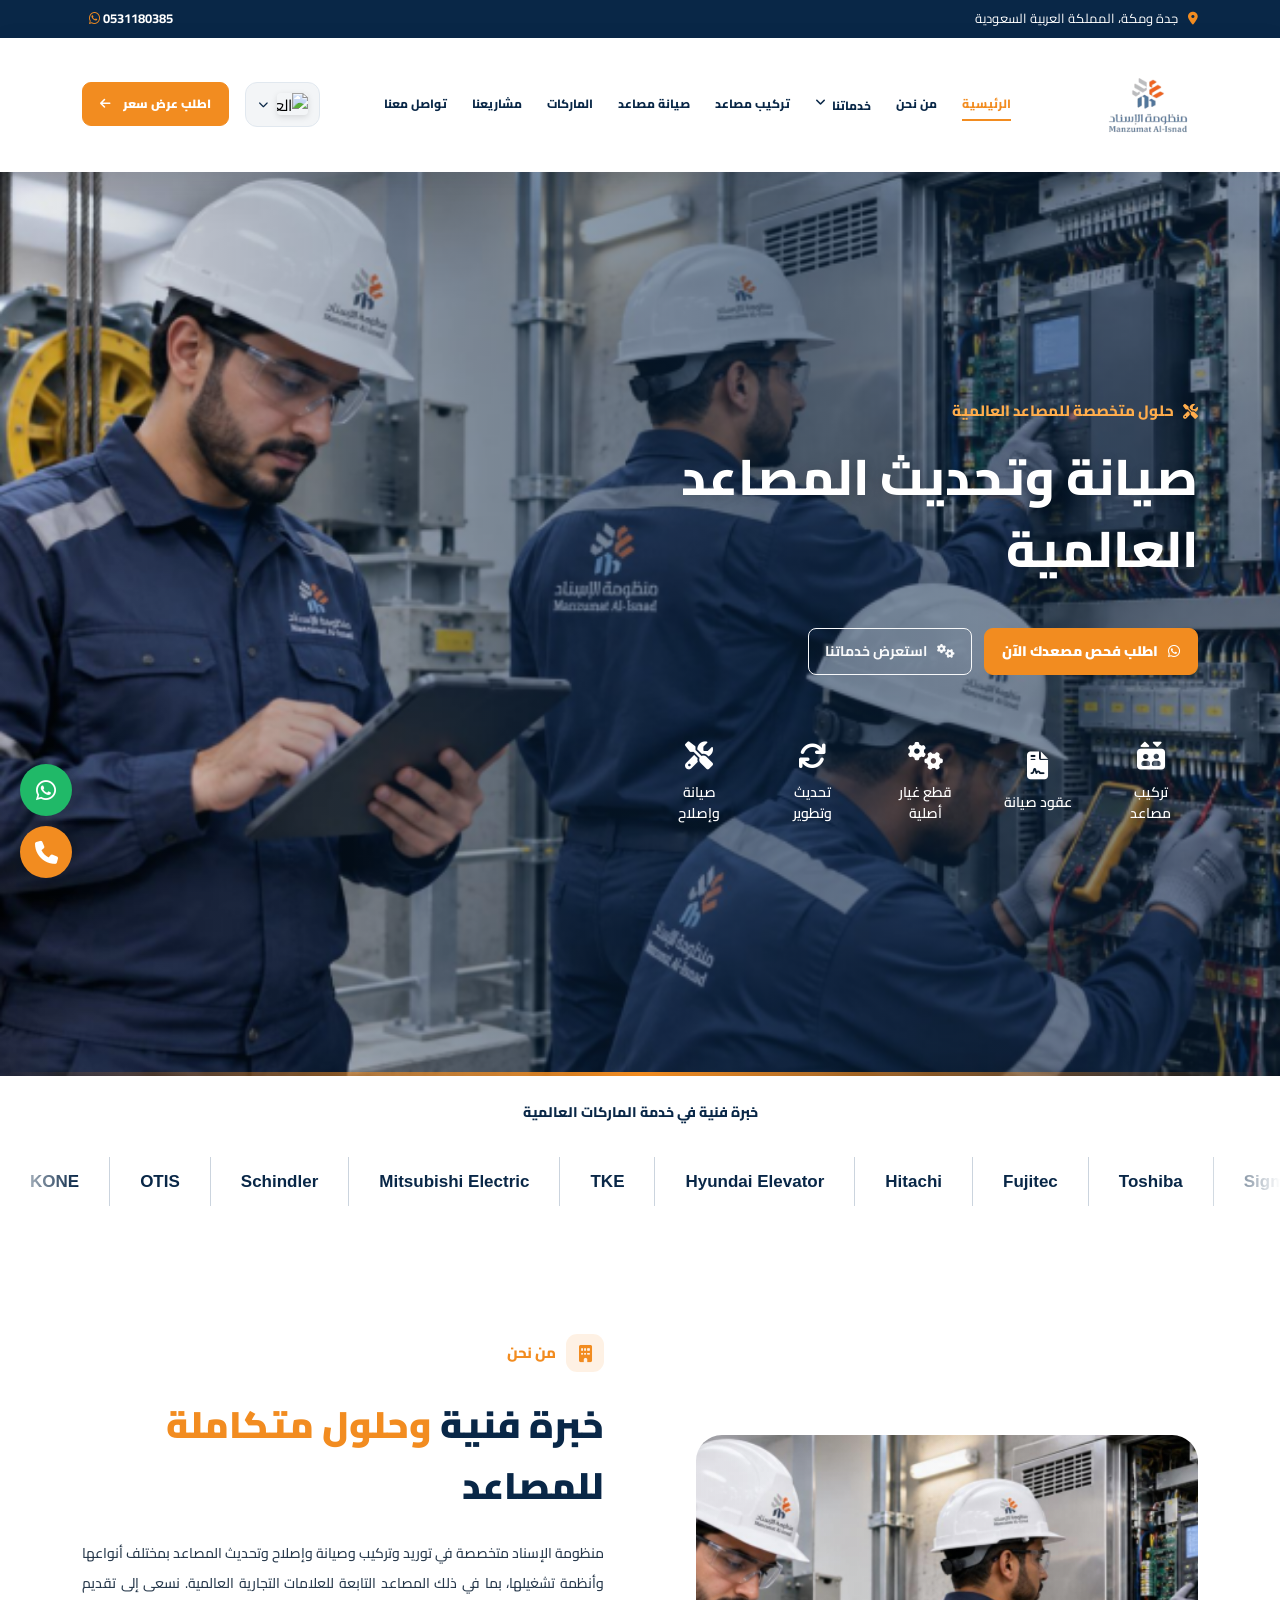
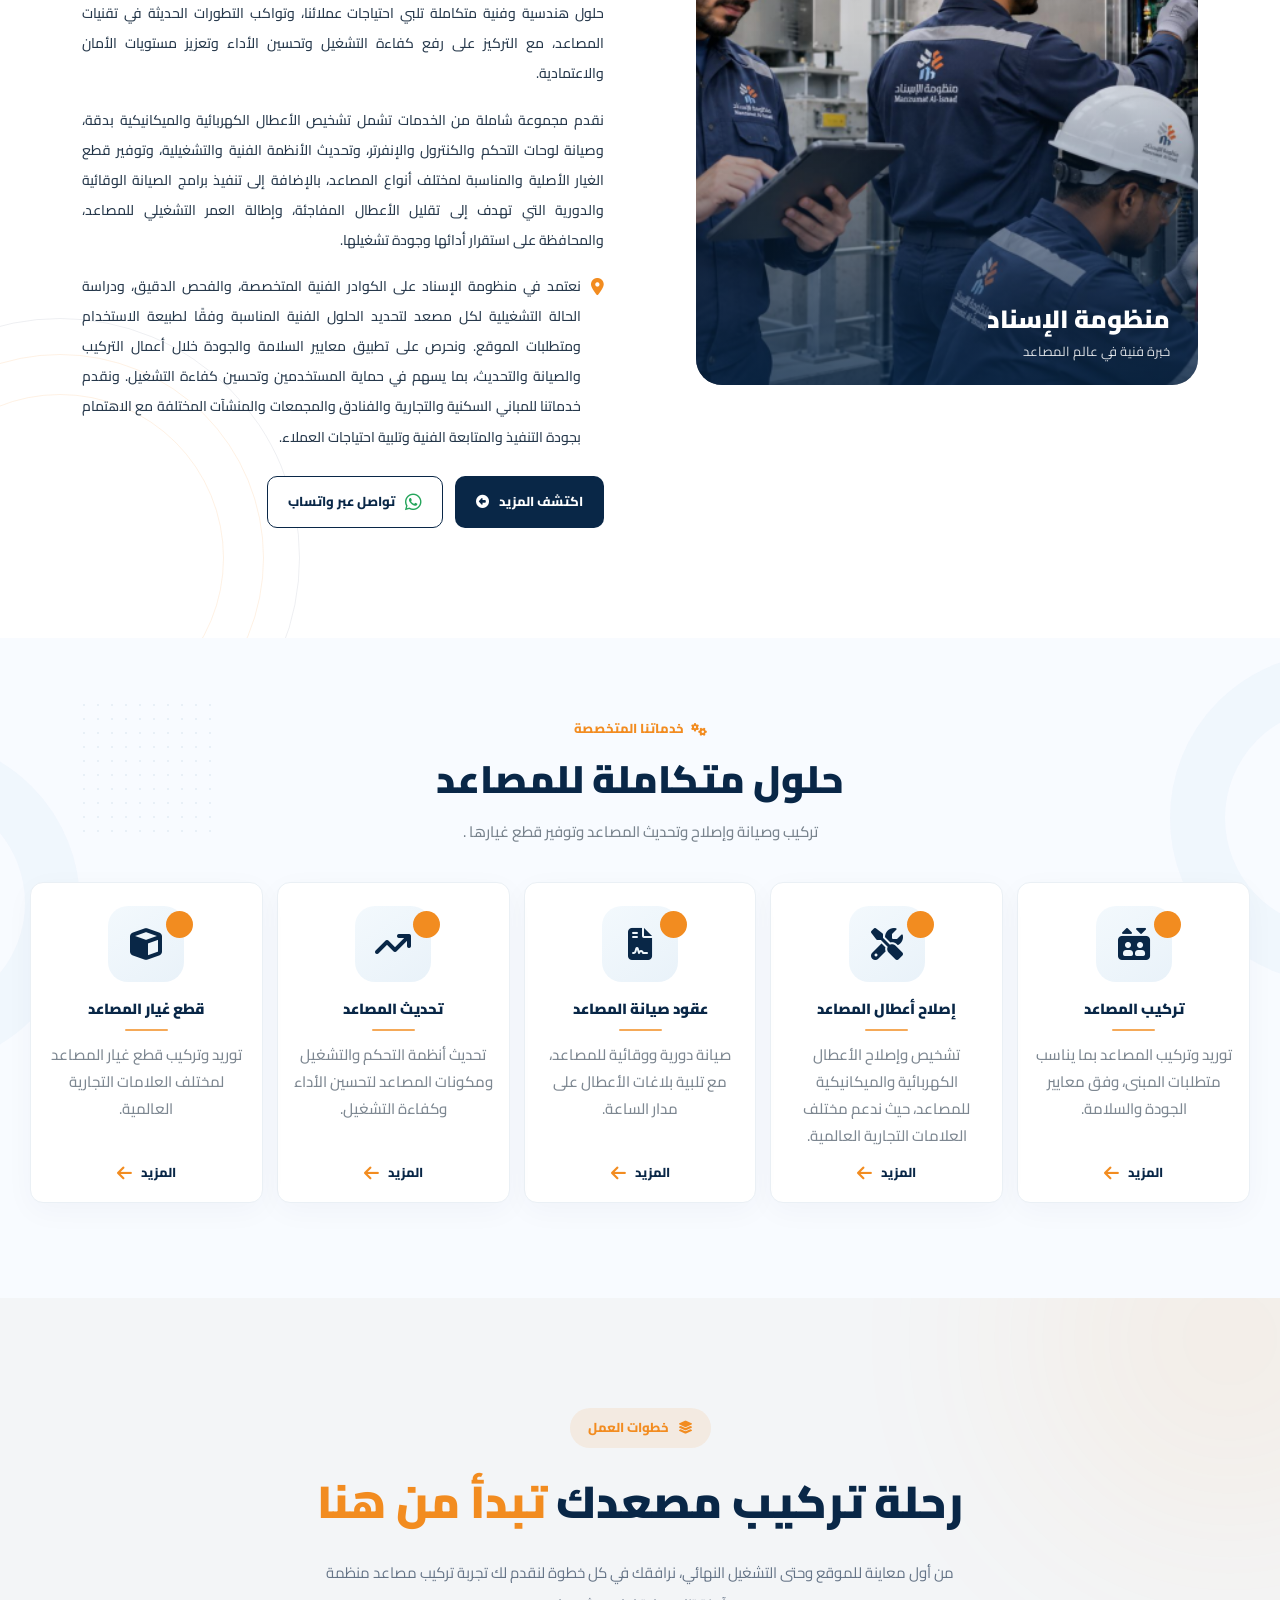
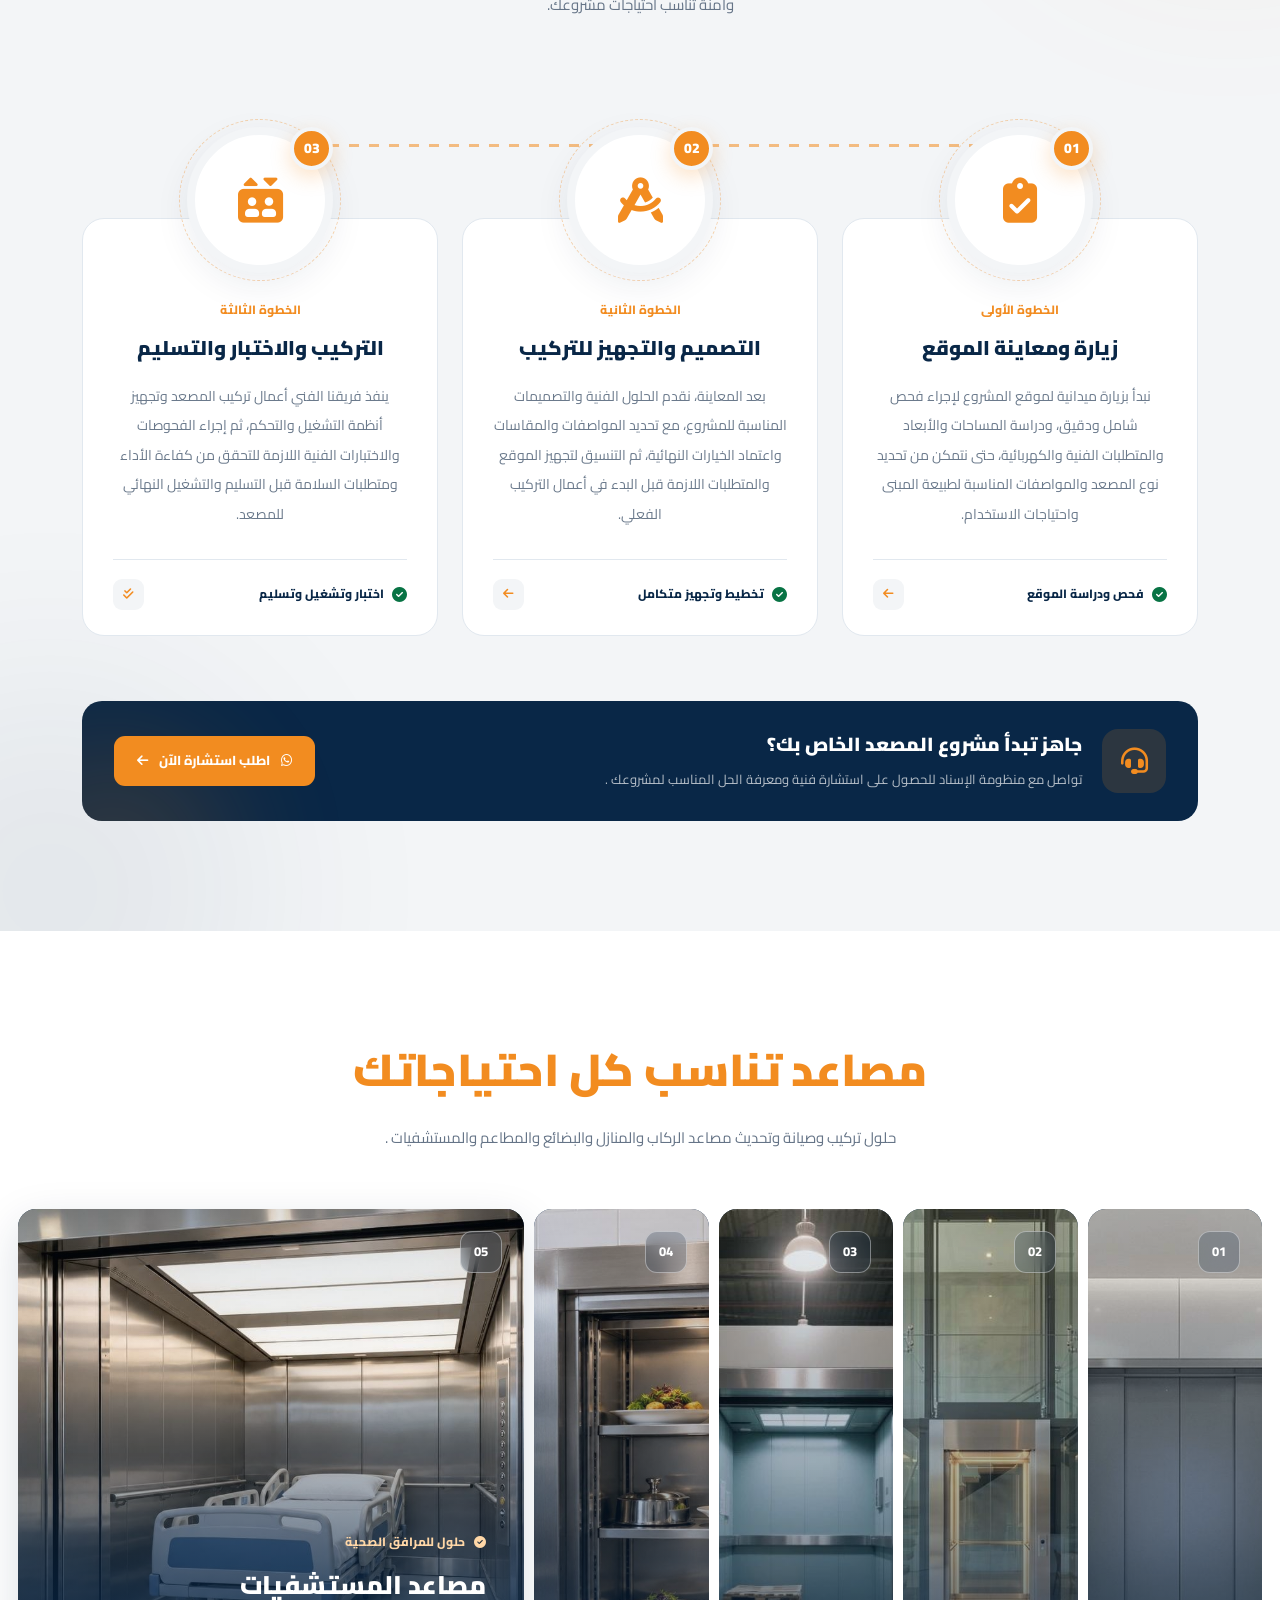
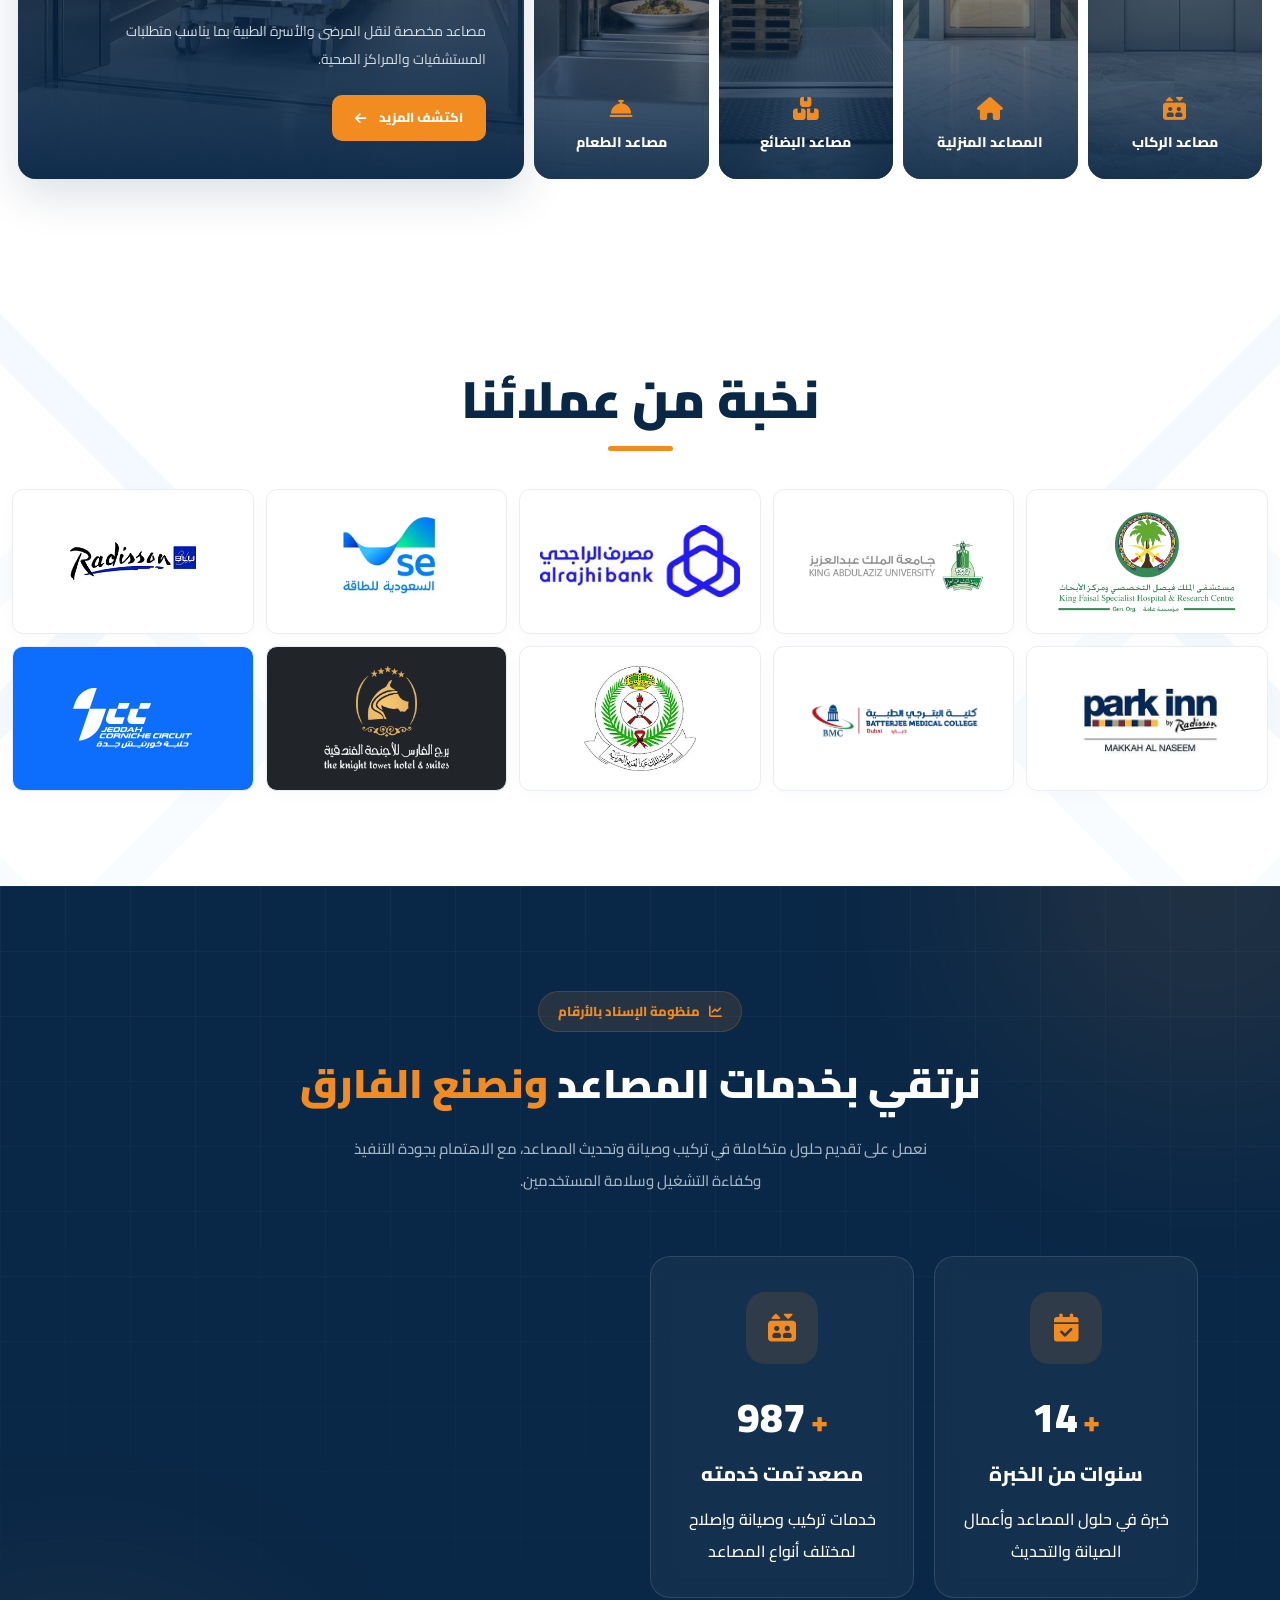
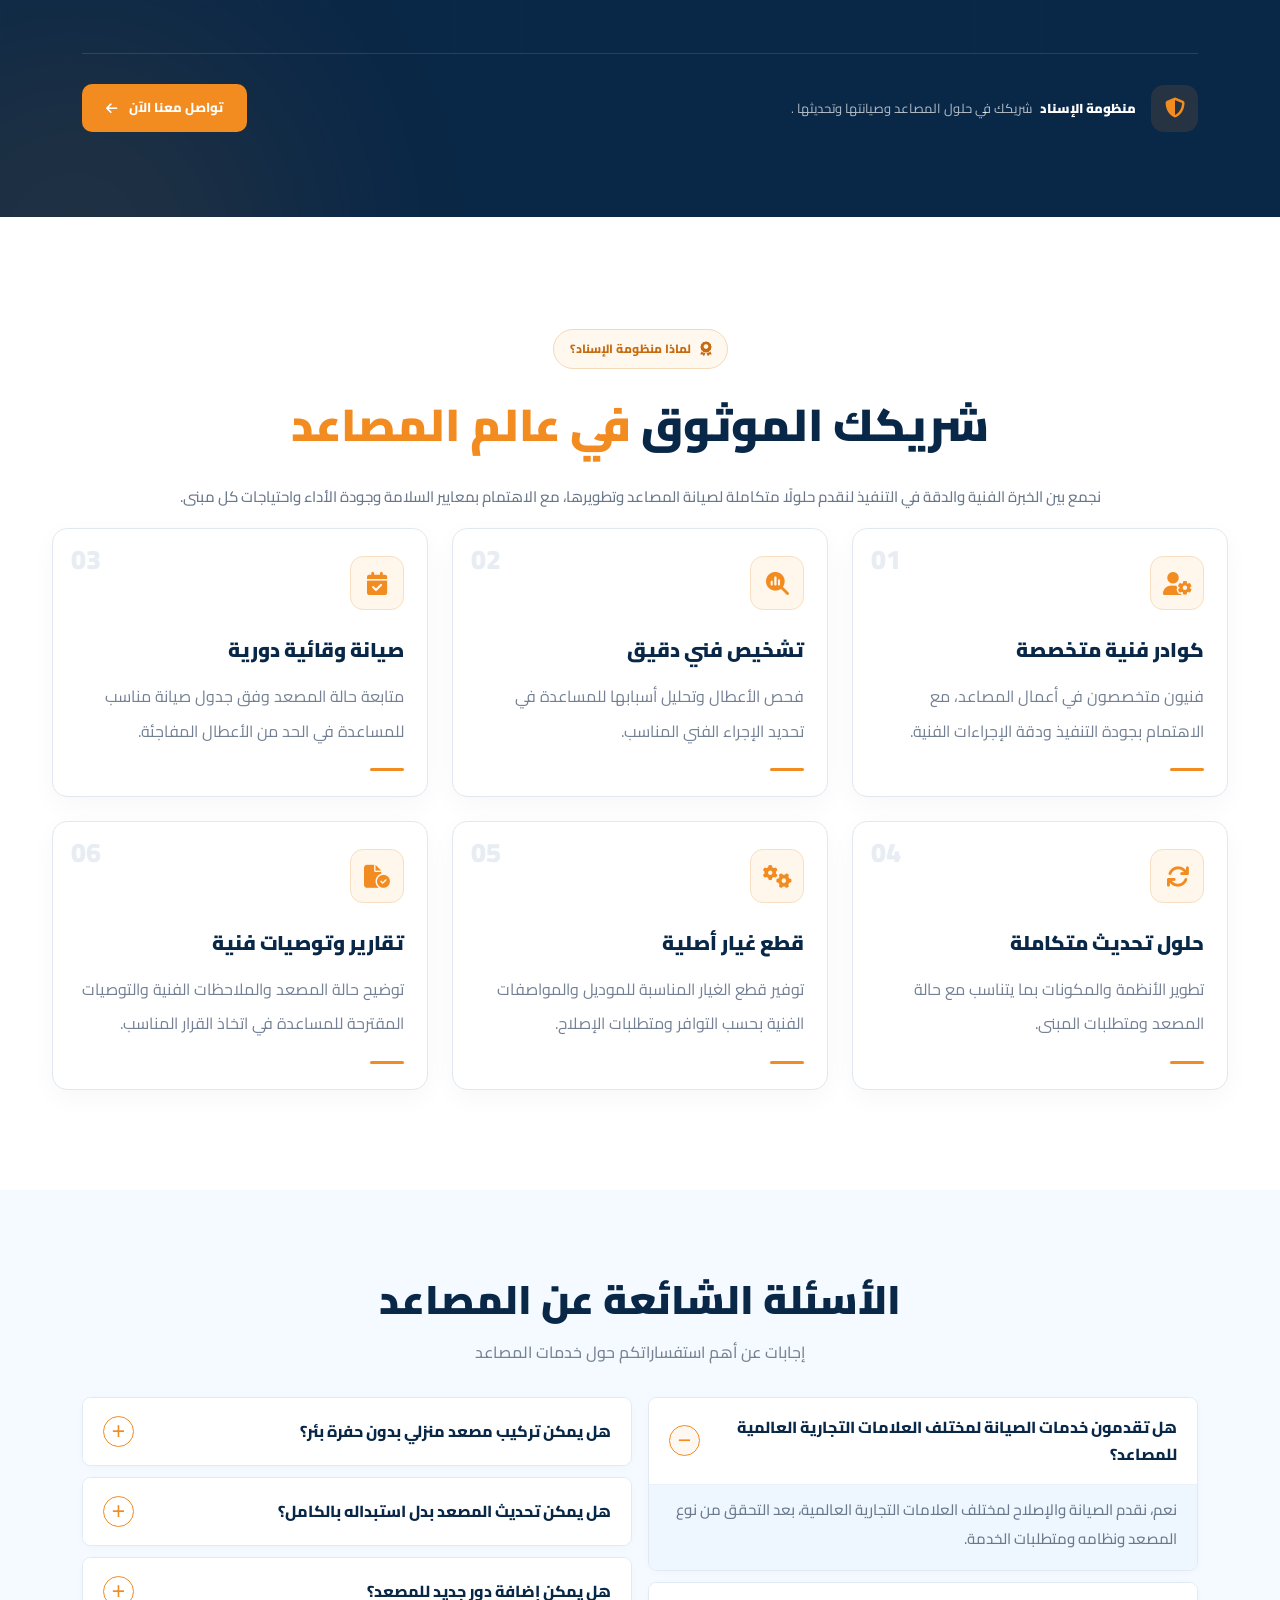
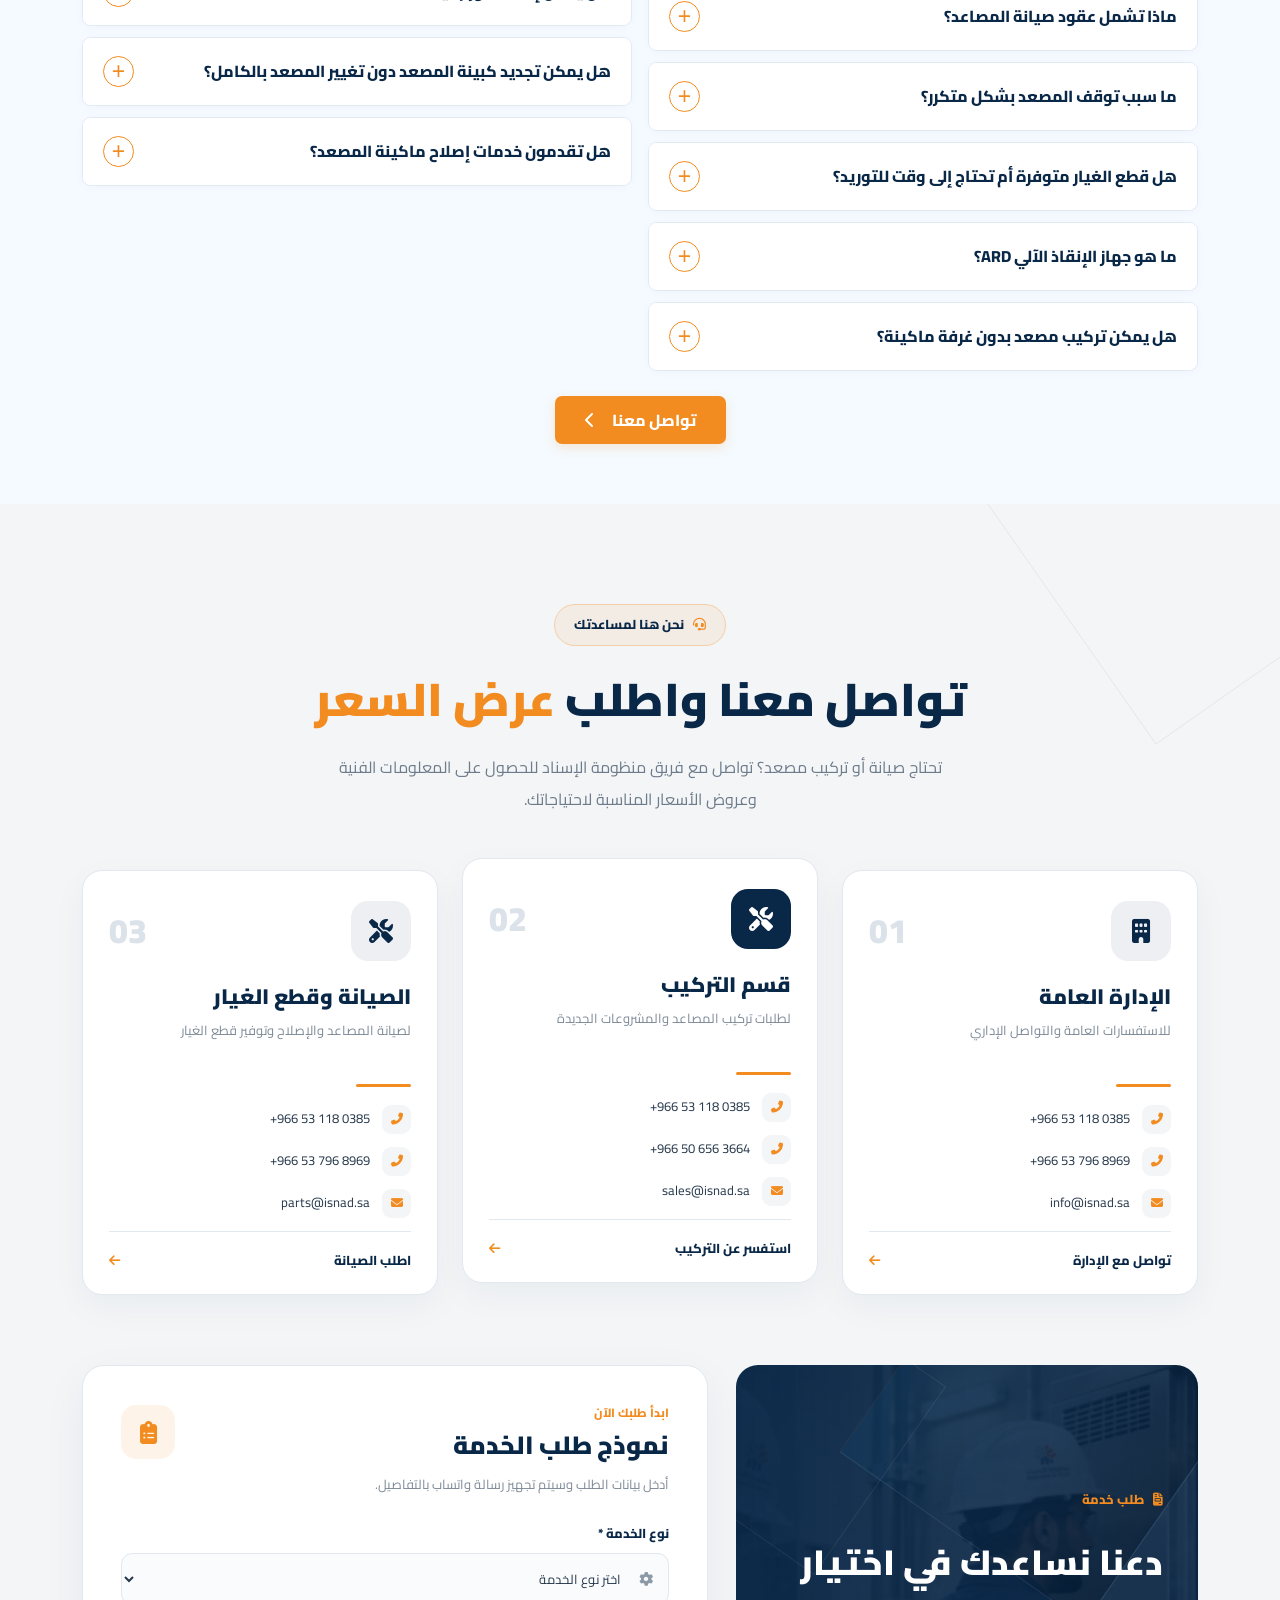
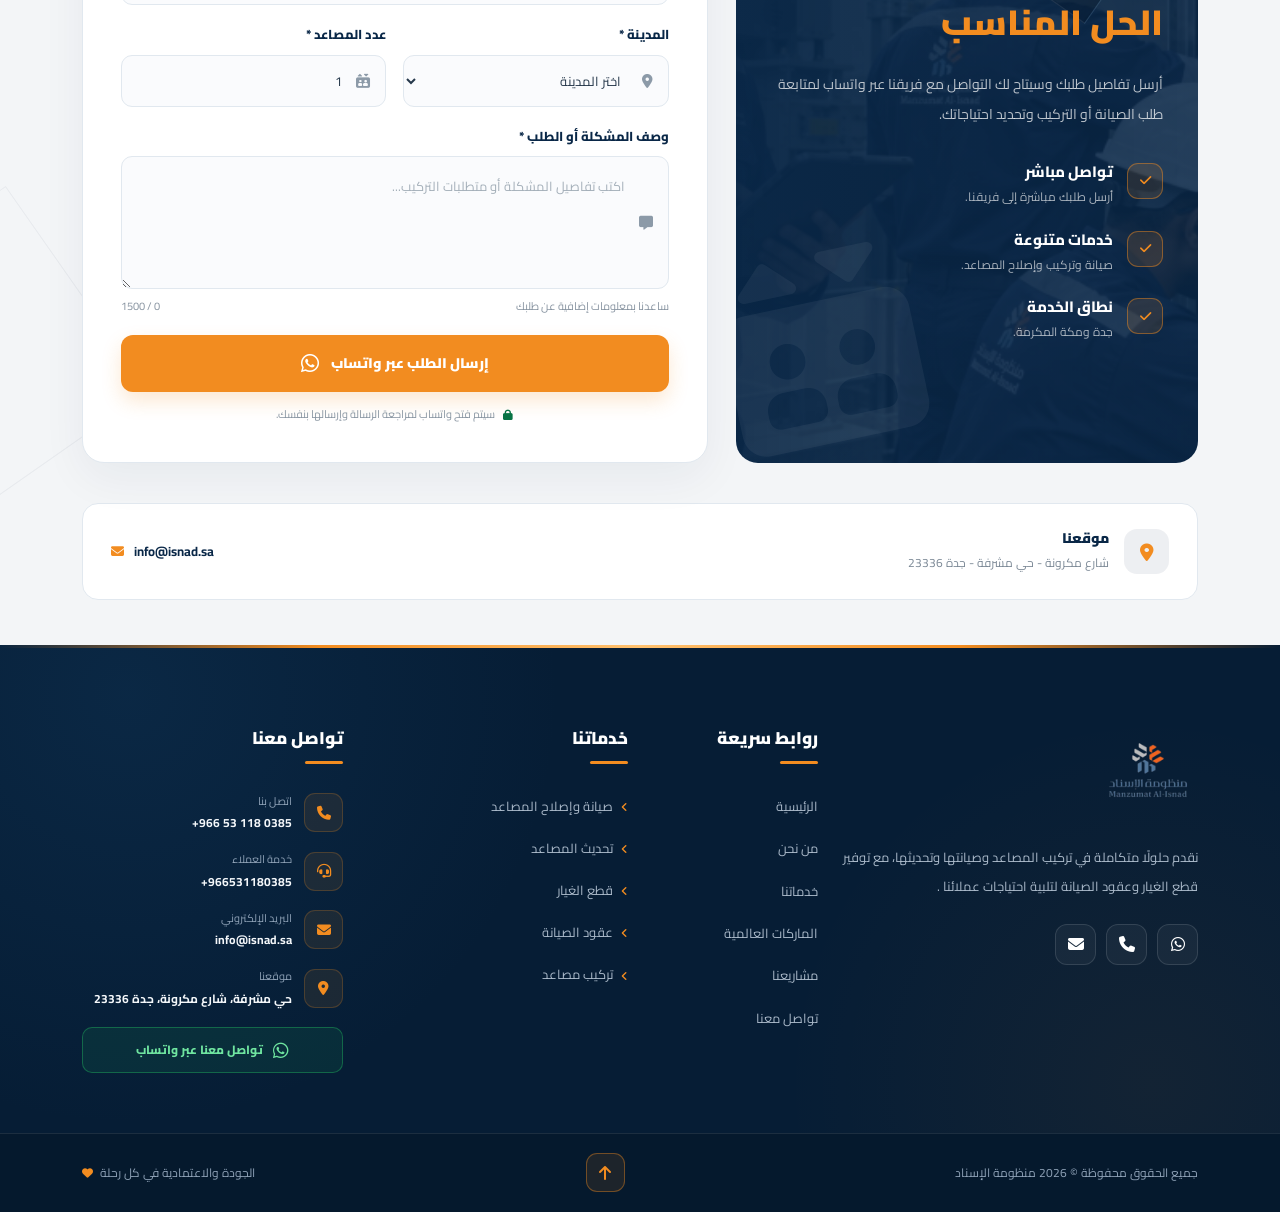
==== commit bfaa5942: "Update index.html" ====
--- a/index.html
+++ b/index.html
@@ -295,7 +295,7 @@
                 </li>
 
                 <li class="nav-item">
-                    <a class="nav-link" href="#projects" data-i18n="nav.projects">
+                    <a class="nav-link" href="#clients" data-i18n="nav.projects">
                         مشاريعنا
                     </a>
                 </li>
@@ -1383,46 +1383,7 @@
                 <span class="isnad-stat-card-line"></span>
             </div>
 
-            <div class="isnad-stat-card">
-                <div class="isnad-stat-icon">
-                    <i class="fas fa-users"></i>
-                </div>
-
-                <div class="isnad-stat-number">
-                    <span class="isnad-counter" data-target="350" data-duration="2500">0</span>
-                    <span class="isnad-stat-suffix">+</span>
-                </div>
-
-                <h3 data-i18n="stats.clients.title">عميل تم خدمته</h3>
-
-                <p data-i18n="stats.clients.description">
-                    حلول فنية تناسب احتياجات
-                    المباني والمنشآت المختلفة
-                </p>
-
-                <span class="isnad-stat-card-line"></span>
-            </div>
-
-            <div class="isnad-stat-card">
-                <div class="isnad-stat-icon">
-                    <i class="fas fa-screwdriver-wrench"></i>
-                </div>
-
-                <div class="isnad-stat-number">
-                    <span class="isnad-counter" data-target="1200" data-duration="2700">0</span>
-                    <span class="isnad-stat-suffix">+</span>
-                </div>
-
-                <h3 data-i18n="stats.maintenance.title">عملية صيانة وإصلاح</h3>
-
-                <p data-i18n="stats.maintenance.description">
-                    أعمال فحص وصيانة تهدف
-                    إلى استمرارية التشغيل
-                </p>
-
-                <span class="isnad-stat-card-line"></span>
-            </div>
-
+          
         </div>
 
         <div class="isnad-stats-bottom">
@@ -1615,269 +1576,7 @@
 
 
 
-<section class="esnad-projects-section" id="projects">
-    <div class="container">
-
-        <div class="esnad-projects-heading">
-            <span class="esnad-projects-eyebrow">
-                <i class="fas fa-building"></i>
-                <span data-i18n="projects.label">سجل الخبرات والأعمال</span>
-            </span>
-
-            <h2>
-                <span data-i18n="projects.titleStart">مشاريعنا</span>
-                <span data-i18n="projects.titleHighlight">وخبراتنا</span>
-            </h2>
-
-            <p class="esnad-projects-subtitle" data-i18n="projects.subtitle">
-                ثقة تُبنى على العمل والخبرة الفنية
-            </p>
-
-            <p class="esnad-projects-description" data-i18n="projects.description">
-                تمتد خبرات منظومة الإسناد إلى قطاعات الرعاية الصحية والتعليم
-                والضيافة والمنشآت الحكومية والتجارية، من خلال تنفيذ أعمال
-                صيانة وتركيب وتوريد قطع غيار المصاعد.
-            </p>
-        </div>
-
-        <div class="esnad-projects-stats">
-
-            <div class="esnad-projects-stat">
-                <span class="esnad-stat-icon">
-                    <i class="fas fa-hospital"></i>
-                </span>
-                <div>
-                    <strong data-i18n="projects.sectors.healthcare.title">الرعاية الصحية</strong>
-                    <span data-i18n="projects.sectors.healthcare.description">خدمات للمرافق الطبية</span>
-                </div>
-            </div>
-
-            <div class="esnad-projects-stat">
-                <span class="esnad-stat-icon">
-                    <i class="fas fa-graduation-cap"></i>
-                </span>
-                <div>
-                    <strong data-i18n="projects.sectors.education.title">القطاع التعليمي</strong>
-                    <span data-i18n="projects.sectors.education.description">الجامعات والكليات</span>
-                </div>
-            </div>
-
-            <div class="esnad-projects-stat">
-                <span class="esnad-stat-icon">
-                    <i class="fas fa-hotel"></i>
-                </span>
-                <div>
-                    <strong data-i18n="projects.sectors.hospitality.title">قطاع الضيافة</strong>
-                    <span data-i18n="projects.sectors.hospitality.description">الفنادق والمنشآت</span>
-                </div>
-            </div>
-
-            <div class="esnad-projects-stat">
-                <span class="esnad-stat-icon">
-                    <i class="fas fa-landmark"></i>
-                </span>
-                <div>
-                    <strong data-i18n="projects.sectors.government.title">القطاع الحكومي</strong>
-                    <span data-i18n="projects.sectors.government.description">مرافق ومنشآت متنوعة</span>
-                </div>
-            </div>
-
-        </div>
-
-        <div class="esnad-projects-content">
-
-            <div class="esnad-projects-list-heading">
-                <div>
-                    <span class="esnad-projects-mini-label" data-i18n="projects.table.label">
-                        نماذج من الأعمال
-                    </span>
-                    <h3 data-i18n="projects.table.title">
-                        جهات ومشاريع ضمن بيانات الشركة
-                    </h3>
-                </div>
-
-                <span class="esnad-projects-count">
-                    <i class="fas fa-layer-group"></i>
-                    <span data-i18n="projects.table.count">4 نماذج للمشاريع</span>
-                </span>
-            </div>
-
-            <div class="esnad-projects-grid">
-
-                <article class="esnad-project-card">
-                    <div class="esnad-project-card-top">
-                        <span class="esnad-project-card-icon">
-                            <i class="fas fa-hospital"></i>
-                        </span>
-
-                        <span class="esnad-sector-tag" data-i18n="projects.items.hospital.sector">
-                            الرعاية الصحية
-                        </span>
-                    </div>
-
-                    <div class="esnad-project-card-body">
-                        <h4 data-i18n="projects.items.hospital.name">
-                            مستشفى الملك فيصل التخصصي ومركز الأبحاث
-                        </h4>
-
-                        <span class="esnad-project-location">
-                            <i class="fas fa-location-dot"></i>
-                            <span data-i18n="projects.items.hospital.location">الرياض</span>
-                        </span>
-                    </div>
-
-                    <div class="esnad-project-card-bottom">
-                        <span class="esnad-project-work-label" data-i18n="projects.table.headers.scope">
-                            نطاق الأعمال
-                        </span>
-
-                        <p data-i18n="projects.items.hospital.work">
-                            توريد وتركيب مصعد، وتوريد قطع غيار
-                        </p>
-                    </div>
-                </article>
-
-                <article class="esnad-project-card">
-                    <div class="esnad-project-card-top">
-                        <span class="esnad-project-card-icon">
-                            <i class="fas fa-graduation-cap"></i>
-                        </span>
-
-                        <span class="esnad-sector-tag" data-i18n="projects.items.batterjee.sector">
-                            التعليم
-                        </span>
-                    </div>
-
-                    <div class="esnad-project-card-body">
-                        <h4 data-i18n="projects.items.batterjee.name">
-                            كلية البترجي
-                        </h4>
-
-                        <span class="esnad-project-location">
-                            <i class="fas fa-location-dot"></i>
-                            <span data-i18n="projects.items.batterjee.location">جدة</span>
-                        </span>
-                    </div>
-
-                    <div class="esnad-project-card-bottom">
-                        <span class="esnad-project-work-label" data-i18n="projects.table.headers.scope">
-                            نطاق الأعمال
-                        </span>
-
-                        <p data-i18n="projects.items.batterjee.work">
-                            صيانة المصاعد وتوريد قطع الغيار
-                        </p>
-                    </div>
-                </article>
-
-                <article class="esnad-project-card">
-                    <div class="esnad-project-card-top">
-                        <span class="esnad-project-card-icon">
-                            <i class="fas fa-university"></i>
-                        </span>
-
-                        <span class="esnad-sector-tag" data-i18n="projects.items.university.sector">
-                            التعليم
-                        </span>
-                    </div>
-
-                    <div class="esnad-project-card-body">
-                        <h4 data-i18n="projects.items.university.name">
-                            جامعة الملك عبدالعزيز
-                        </h4>
-
-                        <span class="esnad-project-location">
-                            <i class="fas fa-location-dot"></i>
-                            <span data-i18n="projects.items.university.location">جدة</span>
-                        </span>
-                    </div>
-
-                    <div class="esnad-project-card-bottom">
-                        <span class="esnad-project-work-label" data-i18n="projects.table.headers.scope">
-                            نطاق الأعمال
-                        </span>
-
-                        <p data-i18n="projects.items.university.work">
-                            صيانة 24 مصعدًا من ماركة KONE
-                        </p>
-                    </div>
-                </article>
-
-                <article class="esnad-project-card">
-                    <div class="esnad-project-card-top">
-                        <span class="esnad-project-card-icon">
-                            <i class="fas fa-industry"></i>
-                        </span>
-
-                        <span class="esnad-sector-tag" data-i18n="projects.items.shuaiba.sector">
-                            المرافق
-                        </span>
-                    </div>
-
-                    <div class="esnad-project-card-body">
-                        <h4 data-i18n="projects.items.shuaiba.name">
-                            محطة تحلية الشعيبة
-                        </h4>
-
-                        <span class="esnad-project-location">
-                            <i class="fas fa-location-dot"></i>
-                            <span data-i18n="projects.items.shuaiba.location">الشعيبة</span>
-                        </span>
-                    </div>
-
-                    <div class="esnad-project-card-bottom">
-                        <span class="esnad-project-work-label" data-i18n="projects.table.headers.scope">
-                            نطاق الأعمال
-                        </span>
-
-                        <p data-i18n="projects.items.shuaiba.work">
-                            أعمال إصلاح وتوريد قطع غيار وتركيب مصعد
-                        </p>
-                    </div>
-                </article>
-
-            </div>
-        </div>
-
-        <div class="esnad-other-clients">
-            <div class="esnad-other-clients-icon">
-                <i class="fas fa-handshake"></i>
-            </div>
-
-            <div class="esnad-other-clients-content">
-                <h3 data-i18n="projects.clients.title">
-                    خبرات تمتد إلى جهات متعددة
-                </h3>
-
-                <p data-i18n="projects.clients.description">
-                    تتضمن بيانات الشركة أسماء جهات أخرى ضمن سجل الخبرات، منها:
-                </p>
-
-                <div class="esnad-client-tags">
-                    <span data-i18n="projects.clients.names.alrajhi">مجمع الراجحي</span>
-                    <span data-i18n="projects.clients.names.alfarsi">أبراج الفارسي</span>
-                    <span data-i18n="projects.clients.names.paradise">فنادق برادايس</span>
-                    <span data-i18n="projects.clients.names.radisson">راديسون بلو</span>
-                    <span data-i18n="projects.clients.names.military">مدينة الملك عبدالعزيز العسكرية بتبوك</span>
-                    <span data-i18n="projects.clients.names.others">وغيرها</span>
-                </div>
-            </div>
-        </div>
-
-        <div class="esnad-projects-footer">
-            <span class="esnad-footer-check">
-                <i class="fas fa-check"></i>
-            </span>
-
-            <p data-i18n="projects.footer">
-                خبرات متنوعة في أعمال المصاعد، من التوريد والتركيب إلى
-                الصيانة والإصلاح وتوفير قطع الغيار.
-            </p>
-        </div>
-
-    </div>
-</section>
-
+ 
 
 <section class="isnad-faq-section" id="faq">
     <div class="container">
@@ -2596,7 +2295,7 @@
                                 <a href="#brands" data-i18n="footer.quickLinks.brands">الماركات العالمية</a>
                             </li>
                             <li>
-                                <a href="#projects" data-i18n="footer.quickLinks.projects">مشاريعنا</a>
+                                <a href="#clients" data-i18n="footer.quickLinks.projects">مشاريعنا</a>
                             </li>
                             <li>
                                 <a href="#contact" data-i18n="footer.quickLinks.contact">تواصل معنا</a>
--- a/css/index.css
+++ b/css/index.css
@@ -129,36 +129,46 @@
   font-size: 13px;
 }
 
+
 .hero {
-  position: relative;
-  isolation: isolate;
-  overflow: hidden;
-  background: var(--navy);
-  color: var(--white);
-}
-
-.hero-image,
+    position: relative;
+    isolation: isolate;
+    overflow: hidden;
+    background: var(--navy);
+    color: var(--white);
+}
+
+.hero-video-wrapper,
 .hero-overlay {
-  position: absolute;
-  inset: 0;
-  z-index: -1;
-}
-
-.hero-image {
-  background-image: url("../images/about.png");
-  background-position: center left;
-  background-size: cover;
-  transform: scale(1.01);
-}
-
+    position: absolute;
+    inset: 0;
+    z-index: -1;
+}
+
+.hero-video-wrapper {
+    overflow: hidden;
+    background: var(--navy) url("../images/about.png") center / cover no-repeat;
+    z-index: -2;
+}
+
+.hero-video {
+    display: block;
+    width: 100%;
+    height: 100%;
+    object-fit: cover;
+    object-position: center;
+    pointer-events: none;
+}
 
 .hero-overlay {
+    z-index: -1;
+    pointer-events: none;
     background: linear-gradient(
         90deg,
         rgba(9, 39, 71, 0.05) 0%,
-        rgba(9, 39, 71, 0.68) 36%,
-        rgba(9, 39, 71, 0.92) 61%,
-        rgba(9, 39, 71, 0.98) 100%
+        rgba(9, 39, 71, 0.403) 36%,
+        rgba(9, 39, 71, 0.555) 61%,
+        rgba(9, 39, 71, 0.438) 100%
     );
 }
 
@@ -172,6 +182,39 @@
     );
 }
 
+.hero-container {
+    position: relative;
+    z-index: 1;
+}
+
+@media (max-width: 991.98px) {
+    .hero-overlay,
+    .lang-en .hero-overlay {
+        background: rgba(9, 39, 71, 0.72);
+    }
+
+    .hero-video {
+        object-position: center;
+    }
+}
+
+@media (max-width: 575.98px) {
+    .hero-overlay,
+    .lang-en .hero-overlay {
+        background: rgba(9, 39, 71, 0.78);
+    }
+
+    .hero-video {
+        object-position: center;
+    }
+}
+
+@media (prefers-reduced-motion: reduce) {
+    .hero-video {
+        display: none;
+    }
+}
+
 
 .min-vh-hero {
   min-height: 100vh;
@@ -232,7 +275,7 @@
 
 .hero-features {
     display: grid;
-    grid-template-columns: repeat(4, minmax(0, 1fr));
+    grid-template-columns: repeat(5, minmax(0, 1fr));
     gap: 18px;
     margin-top: 30px;
 }
@@ -902,336 +945,360 @@
 
 
 .services-section {
-    padding: 75px 0 65px;
-    background: #fff;
-    color: var(--text);
-    font-family: "Cairo", sans-serif;
+    position: relative;
+    padding: 78px 0 95px;
+    background: #f8fbff;
     overflow: hidden;
+    isolation: isolate;
+}
+
+.services-container {
+    position: relative;
+    z-index: 2;
+    max-width: 1500px;
+    padding-inline: 30px;
+}
+
+.services-bg-shape {
+    position: absolute;
+    width: 330px;
+    height: 330px;
+    border-radius: 50%;
+    border: 55px solid rgba(220, 236, 248, 0.3);
+    pointer-events: none;
+    z-index: -1;
+}
+
+.services-bg-shape-right {
+    top: 15px;
+    right: -220px;
+}
+
+.services-bg-shape-left {
+    top: 100px;
+    left: -250px;
+}
+
+.services-section::before {
+    content: "";
+    position: absolute;
+    width: 140px;
+    height: 140px;
+    top: 60px;
+    left: 6%;
+    background-image: radial-gradient(#dbe7f0 1.4px, transparent 1.4px);
+    background-size: 14px 14px;
+    opacity: 0.55;
+    pointer-events: none;
 }
 
 .services-heading {
-    max-width: 760px;
-    margin: 0 auto 38px;
-}
-
-.section-label {
+    max-width: 850px;
+    margin: 0 auto 36px;
+    position: relative;
+    z-index: 2;
+}
+
+.services-heading .section-label {
     display: inline-flex;
     align-items: center;
     justify-content: center;
-    gap: 9px;
+    gap: 7px;
     margin-bottom: 13px;
-    color: var(--orange);
-    font-size: 14px;
+    color: var(--orange, #f28c20);
+    font-size: 13px;
     font-weight: 800;
 }
 
-.section-label i {
-    font-size: 17px;
+.services-heading .section-label i {
+    font-size: 13px;
 }
 
 .services-heading h2 {
-    margin-bottom: 12px;
-    color: var(--navy);
-    font-size: clamp(24px, 3vw, 35px);
+    margin: 0 0 10px;
+    color: var(--navy, #092747);
+    font-size: clamp(27px, 3vw, 39px);
     font-weight: 900;
-    line-height: 1.7;
+    line-height: 1.45;
 }
 
 .services-heading p {
     margin: 0;
-    color: #737d87;
-    font-size: 14px;
-    line-height: 2;
+    color: #78838d;
+    font-size: 15px;
+    line-height: 1.9;
+    font-weight: 500;
 }
 
 .services-row {
+    position: relative;
+    z-index: 2;
     align-items: stretch;
+    --bs-gutter-x: 14px;
+    --bs-gutter-y: 16px;
+}
+
+.services-row > div {
+    display: flex;
 }
 
 .service-card {
     position: relative;
     display: flex;
-    height: 100%;
+    width: 100%;
+    min-height: 272px;
+    background: #fff;
+    border: 1px solid #eaf0f5;
+    border-radius: 13px;
+    box-shadow: 0 8px 30px rgba(9, 39, 71, 0.035);
+    overflow: hidden;
+    transition: transform 0.35s ease, box-shadow 0.35s ease, border-color 0.35s ease;
+}
+
+.service-card:hover {
+    transform: translateY(-8px);
+    border-color: rgba(242, 140, 32, 0.3);
+    box-shadow: 0 18px 42px rgba(9, 39, 71, 0.09);
+}
+
+.service-content {
+    display: flex;
     flex-direction: column;
-    overflow: hidden;
-    border: 1px solid #edf0f3;
-    border-radius: 11px;
-    background: #fff;
-    box-shadow: 0 5px 20px rgba(9, 39, 71, 0.035);
-    transition: transform 0.3s ease, box-shadow 0.3s ease;
-}
-
-.service-card:hover {
-    transform: translateY(-5px);
-    box-shadow: 0 14px 32px rgba(9, 39, 71, 0.12);
-}
-
-.service-image {
-    position: relative;
-    height: 205px;
-    flex-shrink: 0;
-    overflow: hidden;
-    background: var(--gray);
-}
-
-.service-image img {
-    display: block;
+    align-items: center;
     width: 100%;
-    height: 100%;
-    object-fit: cover;
-    transition: transform 0.55s ease;
-}
-
-.service-card:hover .service-image img {
-    transform: scale(1.06);
-}
-
-.service-number {
-    position: absolute;
-    top: 10px;
-    right: 10px;
-    display: grid;
-    width: 32px;
-    height: 32px;
-    place-items: center;
-    border: 1px solid rgba(255, 255, 255, 0.65);
-    border-radius: 50%;
-    background: rgba(9, 39, 71, 0.82);
-    color: #fff;
-    font-size: 11px;
-    font-weight: 800;
-}
-
-.service-content {
+    padding: 23px 15px 20px;
+    text-align: center;
+}
+
+.service-icon {
     position: relative;
     display: flex;
-    flex: 1;
-    flex-direction: column;
-    align-items: center;
-    padding: 0 15px 13px;
-    text-align: center;
-    background: linear-gradient(180deg, #f5f6f8 0%, #fff 100%);
-    text-align: center;
-}
-
-.service-icon {
+    align-items: center;
+    justify-content: center;
+    width: 76px;
+    height: 76px;
+    margin-bottom: 15px;
+    background: linear-gradient(145deg, #f3f9fd, #e9f2f9);
+    border-radius: 20px;
+    color: var(--navy, #092747);
+    transition: transform 0.35s ease;
+    z-index: 1 !important;
+}
+
+.service-icon::before {
+    position: absolute;
+    content: "";
+    top: 5px;
+    right: -9px;
+    width: 27px;
+    height: 27px;
+    border-radius: 50%;
+    background: var(--orange, #f28c20);
+    z-index: -1;
+}
+
+.service-icon i {
     position: relative;
-    display: grid;
-    width: 48px;
-    height: 48px;
-    flex-shrink: 0;
-    place-items: center;
-    margin-top: -24px;
-    margin-bottom: 8px;
-    border: 4px solid #fff;
-    border-radius: 50%;
-    background: var(--navy);
-    color: #fff;
-    font-size: 19px;
-    box-sizing: content-box;
-    z-index: 2;
-    transition: background 0.3s ease, transform 0.3s ease;
-}
-
-.service-card:hover .service-icon {
-    background: var(--orange);
-    transform: translateY(-3px);
-}
-
-.service-content h3 {
-    min-height: 27px;
+    z-index: 1;
+    font-size: 32px;
+    line-height: 1;
+}
+ 
+
+.service-card h3 {
     margin: 0;
-    color: var(--navy);
-    font-size: 20px;
+    color: var(--navy, #092747);
+    font-size: clamp(14px, 1.15vw, 20px);
     font-weight: 900;
-    line-height: 1.8;
+    line-height: 1.6;
 }
 
 .service-divider {
     display: block;
-    width: 28px;
+    width: 43px;
     height: 2px;
-    flex-shrink: 0;
-    margin: 5px auto 9px;
-    background: var(--orange);
-    border-radius: 3px;
-}
-
-.service-content p {
-    width: 100%;
-    margin: 0 0 13px;
-    color: #737373;
+    margin: 8px auto 10px;
+    background: var(--orange, #f28c20);
+    opacity: 0.75;
+    border-radius: 4px;
+}
+
+.service-card p {
+    margin: 0 auto 14px;
+    max-width: 225px;
+    color: #7d8791;
     font-size: 15px;
     font-weight: 500;
-    line-height: 1.9;
-    text-align: center;
+    line-height: 1.8;
+}
+
+.service-action {
+    margin-top: auto;
+    display: flex;
+    justify-content: center;
+    width: 100%;
 }
 
 .service-btn {
-    display: flex;
-    width: 100%;
-    min-height: 35px;
-     align-items: center;
-     min-width: 300px;
-    justify-content: space-between;
-    gap: 8px;
-    margin-top: auto;
-    padding: 8px 12px;
-    border-radius: 5px;
-    background: var(--navy);
-    color: #fff;
-    font-size: 12px;
-    font-weight: 700;
+    display: inline-flex;
+    align-items: center;
+    justify-content: center;
+    gap: 9px;
+    color: var(--navy, #092747);
+    font-size: 13px;
+    font-weight: 800;
     text-decoration: none;
-    transition: background 0.3s ease;
+    transition: color 0.3s ease;
+}
+
+.service-btn i {
+    color: var(--orange, #f28c20);
+    font-size: 17px;
+    transition: transform 0.3s ease;
 }
 
 .service-btn:hover {
-    background: var(--orange);
-    color: #fff;
-}
-
-.service-btn i:first-child {
-    font-size: 14px;
-}
-
-.service-btn i:last-child {
-    font-size: 10px;
-    transition: transform 0.3s ease;
-}
-
-.service-btn:hover i:last-child {
-    transform: translateX(-3px);
-}
-
-@media (min-width: 1200px) {
-    .services-row > .col-xl {
+    color: var(--orange, #f28c20);
+}
+
+.service-btn:hover i {
+    transform: translateX(-5px);
+}
+
+.lang-en .service-btn i {
+    transform: rotate(180deg);
+}
+
+.lang-en .service-btn:hover i {
+    transform: rotate(180deg) translateX(-5px);
+}
+
+.lang-en .service-icon::before {
+    right: auto;
+    left: -9px;
+}
+
+@media (min-width: 992px) {
+    .services-row > .col-lg {
         flex: 0 0 20%;
         max-width: 20%;
     }
-
-    .service-image {
-        height: 190px;
+}
+
+@media (max-width: 1199.98px) {
+    .services-container {
+        padding-inline: 20px;
     }
 
     .service-content {
-        padding-right: 12px;
-        padding-left: 12px;
-    }
-}
-
-@media (min-width: 1400px) {
-    .service-image {
-        height: 210px;
-    }
-}
-
-@media (max-width: 991px) {
+        padding-inline: 10px;
+    }
+
+    .service-card h3 {
+        font-size: 14px;
+    }
+
+    .service-card p {
+        font-size: 12px;
+    }
+}
+
+@media (max-width: 991.98px) {
     .services-section {
-        padding: 60px 0;
-    }
-
-    .service-image {
-        height: 220px;
+        padding: 65px 0;
+    }
+
+    .services-heading {
+        margin-bottom: 30px;
+    }
+
+    .service-card {
+        min-height: 265px;
     }
 
     .service-content {
-        padding-right: 14px;
-        padding-left: 14px;
-    }
-
-    .service-content h3 {
-        font-size: 15px;
-    }
-
-    .service-content p {
-        font-size: 12px;
-    }
- .service-btn {
-        min-height: 32px;
-        padding: 7px 8px;
-        font-size: 10px;
-        min-width: 150px;
-    }
-}
-
-@media (max-width: 575px) {
+        padding: 25px 15px;
+    }
+
+    .service-card h3 {
+        font-size: 16px;
+    }
+
+    .service-card p {
+        font-size: 13px;
+    }
+}
+
+@media (max-width: 575.98px) {
     .services-section {
-        padding: 45px 0;
+        padding: 55px 0;
+    }
+
+    .services-container {
+        padding-inline: 12px;
     }
 
     .services-heading {
-        margin-bottom: 26px;
+        margin-bottom: 25px;
+        padding-inline: 10px;
     }
 
     .services-heading h2 {
-        font-size: 23px;
+        font-size: 25px;
     }
 
     .services-heading p {
-        font-size: 12px;
+        font-size: 13px;
     }
 
     .services-row {
         --bs-gutter-x: 10px;
-        --bs-gutter-y: 15px;
-    }
-
-    .service-image {
-        height: 145px;
-    }
-
-    .service-number {
-        top: 7px;
-        right: 7px;
-        width: 27px;
-        height: 27px;
-        font-size: 10px;
+        --bs-gutter-y: 12px;
+    }
+
+    .service-card {
+        min-height: 255px;
+        border-radius: 12px;
     }
 
     .service-content {
-        padding: 0 9px 10px;
+        padding: 19px 10px 17px;
     }
 
     .service-icon {
-        width: 38px;
-        height: 38px;
-        margin-top: -21px;
-        margin-bottom: 7px;
-        font-size: 16px;
-        border-width: 3px;
-    }
-
-    .service-content h3 {
-        min-height: 42px;
-        display: flex;
-        align-items: center;
-        justify-content: center;
+        width: 61px;
+        height: 61px;
+        border-radius: 17px;
+        margin-bottom: 12px;
+    }
+
+    .service-icon i {
+        font-size: 26px;
+    }
+
+    .service-icon::before {
+        width: 22px;
+        height: 22px;
+        right: -6px;
+    }
+
+    .service-card h3 {
+        font-size: 13px;
+        line-height: 1.5;
+    }
+
+    .service-card p {
+        font-size: 11px;
+        line-height: 1.65;
+    }
+
+    .service-btn {
         font-size: 12px;
-        line-height: 1.7;
-    }
-
-    .service-divider {
-        margin: 4px auto 7px;
-    }
-
-    .service-content p {
-        margin-bottom: 10px;
-        font-size: 10px;
-        line-height: 1.8;
-    }
-
-    .service-btn {
-        min-height: 32px;
-        padding: 7px 8px;
-        font-size: 10px;
-        min-width: 100px;
     }
 }
 
 @media (prefers-reduced-motion: reduce) {
     .service-card,
-    .service-image img,
     .service-icon,
     .service-btn,
     .service-btn i {
@@ -5029,366 +5096,305 @@
         animation: none !important;
     }
 }
+
 .esnad-projects-section {
     position: relative;
-    isolation: isolate;
+    padding: 90px 0;
+    background: #f7f9fc;
     overflow: hidden;
-    padding: 90px 0;
-    background:
-        linear-gradient(
-            135deg,
-            rgba(9, 39, 71, 0.94) 0%,
-            rgba(9, 39, 71, 0.86) 55%,
-            rgba(9, 39, 71, 0.93) 100%
-        ),
-        url("../images/about.png") center / cover no-repeat;
-    color: var(--white);
-    direction: rtl;
-    margin: 10px;
-    border-radius: 20px 30px;
-}
-
-.esnad-projects-section::before {
-    content: "";
-    position: absolute;
-    inset: 0;
-    z-index: -1;
-    pointer-events: none;
-    background:
-        radial-gradient(
-            circle at 10% 15%,
-            rgba(242, 140, 32, 0.18),
-            transparent 35%
-        ),
-        linear-gradient(
-            135deg,
-            transparent 75%,
-            rgba(242, 140, 32, 0.10)
-        );
 }
 
 .esnad-projects-section .container {
     position: relative;
-    z-index: 1;
-}
-
-.esnad-projects-heading h2,
-.esnad-projects-subtitle,
-.esnad-projects-table-heading h3,
-.esnad-other-clients-content h3 {
-    color: var(--white);
-}
-
-.esnad-projects-description,
-.esnad-other-clients-content > p {
-    color: rgba(255, 255, 255, 0.76);
-}
-
-.esnad-projects-stats,
-.esnad-projects-content,
-.esnad-other-clients {
-    color: var(--text);
-    backdrop-filter: blur(10px);
-}
-
-.esnad-projects-table-heading h3,
-.esnad-other-clients-content h3 {
-    color: var(--navy);
-}
-
-.esnad-projects-table-heading,
-.esnad-projects-table td {
-    border-color: rgba(225, 232, 239, 0.85);
-}
-
-.esnad-projects-decoration {
-    display: none;
-}
-
-@media (max-width: 767.98px) {
-    .esnad-projects-section {
-        padding: 60px 0;
-        background-position: center;
-         margin: 0px;
-    border-radius:  0px;
-    }
-}
-.esnad-projects-section .container {
-    position: relative;
-    z-index: 1;
-    max-width: 1200px;
-}
-
-
+    z-index: 2;
+}
 
 .esnad-projects-heading {
-    max-width: 790px;
-    margin: 0 auto 40px;
     text-align: center;
+    max-width: 760px;
+    margin: 0 auto 42px;
 }
 
 .esnad-projects-eyebrow {
     display: inline-flex;
     align-items: center;
     gap: 9px;
+    padding: 9px 18px;
+    border-radius: 50px;
+    background: rgba(242, 140, 32, .09);
+    color: var(--orange, #F28C20);
+    font-size: 13px;
+    font-weight: 800;
     margin-bottom: 18px;
-    padding: 10px 17px;
-    border: 1px solid #f3d9bc;
-    border-radius: 50px;
-    background: #fff8ef;
-    color: #c66b10;
-    font-size: 12px;
+}
+
+.esnad-projects-heading h2 {
+    color: var(--navy, #092747);
+    font-size: clamp(29px, 3.5vw, 43px);
+    font-weight: 900;
+    line-height: 1.4;
+    margin: 0 0 12px;
+}
+
+.esnad-projects-heading h2 span:last-child {
+    color: var(--orange, #F28C20);
+}
+
+.esnad-projects-subtitle {
+    font-size: 18px;
+    color: var(--navy, #092747);
     font-weight: 800;
-}
-
-.esnad-projects-heading h2 {
+    margin-bottom: 12px;
+}
+
+.esnad-projects-description {
+    font-size: 15px;
+    color: #68798a;
+    line-height: 2;
     margin: 0;
-    font-size: clamp(34px, 4vw, 49px);
-    font-weight: 900;
-    line-height: 1.5;
-}
-
-.esnad-projects-heading h2 span {
-    color: var(--orange);
-}
-
-.esnad-projects-subtitle {
-    margin: 12px 0 10px;
-    font-size: 18px;
-    font-weight: 800;
-}
-
-.esnad-projects-description {
-    max-width: 720px;
-    margin: 0 auto;
-    font-size: 14px;
-    line-height: 2.2;
 }
 
 .esnad-projects-stats {
     display: grid;
     grid-template-columns: repeat(4, minmax(0, 1fr));
-    gap: 15px;
-    margin-bottom: 35px;
+    gap: 14px;
+    margin-bottom: 65px;
 }
 
 .esnad-projects-stat {
     display: flex;
     align-items: center;
     gap: 13px;
-    min-width: 0;
-    padding: 20px 17px;
-    border: 1px solid var(--line);
+    padding: 19px 17px;
+    background: #fff;
+    border: 1px solid #e7edf3;
     border-radius: 13px;
-    background: var(--white);
-    box-shadow: 0 6px 22px rgba(9, 39, 71, 0.035);
 }
 
 .esnad-stat-icon {
+    width: 49px;
+    height: 49px;
+    flex: 0 0 49px;
     display: grid;
-    width: 46px;
-    height: 46px;
-    flex-shrink: 0;
     place-items: center;
-    border-radius: 12px;
-    background: #fff2e3;
-    color: var(--orange);
-    font-size: 19px;
+    background: #eef4fa;
+    color: var(--navy, #092747);
+    border-radius: 11px;
+    font-size: 20px;
 }
 
 .esnad-projects-stat > div {
     display: flex;
     flex-direction: column;
-    gap: 6px;
+    gap: 4px;
     min-width: 0;
 }
 
 .esnad-projects-stat strong {
-    color: var(--navy);
-    font-size: 13px;
+    color: var(--navy, #092747);
+    font-size: 14px;
     font-weight: 900;
-    line-height: 1.7;
-}
-
-.esnad-projects-stat > div span {
-    color: #8591a0;
-    font-size: 11px;
-    line-height: 1.7;
+    line-height: 1.5;
+}
+
+.esnad-projects-stat > div > span {
+    color: #83909c;
+    font-size: 12px;
+    line-height: 1.5;
 }
 
 .esnad-projects-content {
-    overflow: hidden;
-    border: 1px solid var(--line);
-    border-radius: 17px;
-    background: var(--white);
-    box-shadow: 0 12px 40px rgba(9, 39, 71, 0.045);
-}
-
-.esnad-projects-table-heading {
+    margin-bottom: 30px;
+}
+
+.esnad-projects-list-heading {
     display: flex;
-    align-items: center;
+    align-items: end;
     justify-content: space-between;
     gap: 20px;
-    padding: 27px 28px;
-    border-bottom: 1px solid var(--line);
+    margin-bottom: 25px;
 }
 
 .esnad-projects-mini-label {
     display: block;
-    margin-bottom: 7px;
-    color: #d97706;
-    font-size: 11px;
+    color: var(--orange, #F28C20);
+    font-size: 13px;
     font-weight: 800;
-}
-
-.esnad-projects-table-heading h3 {
+    margin-bottom: 9px;
+}
+
+.esnad-projects-list-heading h3 {
+    color: var(--navy, #092747);
+    font-size: clamp(21px, 2.5vw, 28px);
+    font-weight: 900;
     margin: 0;
-    color: var(--navy);
-    font-size: 20px;
-    font-weight: 900;
-    line-height: 1.6;
+    line-height: 1.5;
 }
 
 .esnad-projects-count {
     display: inline-flex;
     align-items: center;
-    gap: 8px;
-    flex-shrink: 0;
-    padding: 10px 13px;
+    gap: 9px;
+    padding: 10px 15px;
+    background: #fff;
+    border: 1px solid #e4ebf2;
     border-radius: 9px;
-    background: #f0f5fa;
-    color: var(--navy);
-    font-size: 11px;
-    font-weight: 800;
-}
-
-.esnad-projects-count i {
-    color: var(--orange);
-}
-
-.esnad-projects-table-wrap {
-    width: 100%;
-    overflow-x: auto;
-    -webkit-overflow-scrolling: touch;
-}
-
-.esnad-projects-table {
-    width: 100%;
-    min-width: 680px;
-    border-collapse: collapse;
-    text-align: right;
-}
-
-.esnad-projects-table thead {
-    background: #f6f8fb;
-}
-
-.esnad-projects-table th {
-    padding: 17px 24px;
-    border-bottom: 1px solid var(--line);
-    color: #718096;
+    color: #6a7887;
     font-size: 12px;
     font-weight: 800;
     white-space: nowrap;
 }
 
-.esnad-projects-table td {
-    padding: 21px 24px;
-    border-bottom: 1px solid #edf1f5;
-    vertical-align: middle;
-}
-
-.esnad-projects-table tbody tr:last-child td {
-    border-bottom: 0;
-}
-
-.esnad-projects-table tbody tr {
-    transition: background 0.25s ease;
-}
-
-.esnad-projects-table tbody tr:hover {
-    background: #fbfcfe;
-}
-
-.esnad-project-name {
-    display: flex;
-    align-items: center;
-    gap: 13px;
-    min-width: 250px;
-}
-
-.esnad-project-row-icon {
+.esnad-projects-count i {
+    color: var(--orange, #F28C20);
+}
+
+.esnad-projects-grid {
     display: grid;
-    width: 43px;
-    height: 43px;
-    flex-shrink: 0;
-    place-items: center;
-    border: 1px solid #e8edf3;
-    border-radius: 11px;
-    background: #ffffff;
-    color: var(--navy);
-    font-size: 17px;
-}
-
-.esnad-project-name > div {
+    grid-template-columns: repeat(2, minmax(0, 1fr));
+    gap: 20px;
+}
+
+.esnad-project-card {
+    position: relative;
     display: flex;
     flex-direction: column;
-    gap: 5px;
-}
-
-.esnad-project-name strong {
-    color: var(--navy);
+    min-width: 0;
+    background: #fff;
+    border: 1px solid #e4ebf2;
+    border-radius: 16px;
+    overflow: hidden;
+    transition: transform .3s ease, box-shadow .3s ease, border-color .3s ease;
+}
+
+.esnad-project-card::before {
+    content: "";
+    position: absolute;
+    inset-inline-start: 0;
+    top: 0;
+    width: 4px;
+    height: 0;
+    background: var(--orange, #F28C20);
+    transition: height .35s ease;
+}
+
+.esnad-project-card:hover {
+    transform: translateY(-5px);
+    border-color: #d7e3ed;
+    box-shadow: 0 16px 35px rgba(9, 39, 71, .07);
+}
+
+.esnad-project-card:hover::before {
+    height: 100%;
+}
+
+.esnad-project-card-top {
+    display: flex;
+    align-items: center;
+    justify-content: space-between;
+    gap: 15px;
+    padding: 24px 25px 0;
+}
+
+.esnad-project-card-icon {
+    display: grid;
+    place-items: center;
+    width: 62px;
+    height: 62px;
+    border-radius: 14px;
+    background: #edf4fa;
+    color: var(--navy, #092747);
+    font-size: 26px;
+    transition: background .3s ease, color .3s ease;
+}
+
+.esnad-project-card:hover .esnad-project-card-icon {
+    background: var(--navy, #092747);
+    color: #fff;
+}
+
+.esnad-sector-tag {
+    display: inline-flex;
+    align-items: center;
+    padding: 8px 13px;
+    background: #fff5e9;
+    border-radius: 30px;
+    color: #c97916;
     font-size: 12px;
-    font-weight: 900;
-    line-height: 1.9;
-}
-
-.esnad-project-name > div span {
-    color: #929dad;
-    font-size: 11px;
-}
-
-.esnad-project-work {
-    display: inline-block;
-    max-width: 330px;
-    color: #5e6c7e;
-    font-size: 12px;
-    line-height: 2;
-}
-
-.esnad-sector-tag {
-    display: inline-block;
-    padding: 7px 11px;
-    border: 1px solid #e0e9f3;
-    border-radius: 7px;
-    background: #f3f7fb;
-    color: #315574;
-    font-size: 10px;
     font-weight: 800;
     white-space: nowrap;
+}
+
+.esnad-project-card-body {
+    padding: 22px 25px 24px;
+    flex: 1;
+}
+
+.esnad-project-card-body h4 {
+    color: var(--navy, #092747);
+    font-size: 20px;
+    font-weight: 900;
+    line-height: 1.7;
+    margin: 0 0 13px;
+}
+
+.esnad-project-location {
+    display: inline-flex;
+    align-items: center;
+    gap: 8px;
+    color: #8793a1;
+    font-size: 13px;
+    font-weight: 600;
+}
+
+.esnad-project-location i {
+    color: var(--orange, #F28C20);
+    font-size: 13px;
+}
+
+.esnad-project-card-bottom {
+    padding: 20px 25px 23px;
+    background: #f8fafc;
+    border-top: 1px solid #edf1f5;
+}
+
+.esnad-project-work-label {
+    display: block;
+    font-size: 12px;
+    font-weight: 800;
+    color: #8793a1;
+    margin-bottom: 9px;
+}
+
+.esnad-project-card-bottom p {
+    color: #34485e;
+    font-size: 14px;
+    font-weight: 700;
+    line-height: 1.9;
+    margin: 0;
 }
 
 .esnad-other-clients {
     display: flex;
     align-items: flex-start;
-    gap: 18px;
-    margin-top: 25px;
-    padding: 27px;
-    border: 1px solid var(--line);
+    gap: 22px;
+    padding: 30px;
+    background: #fff;
+    border: 1px solid #e4ebf2;
     border-radius: 16px;
-    background: #ffffff;
+    margin-top: 35px;
 }
 
 .esnad-other-clients-icon {
     display: grid;
-    width: 52px;
-    height: 52px;
-    flex-shrink: 0;
     place-items: center;
+    width: 60px;
+    height: 60px;
+    flex: 0 0 60px;
+    background: #fff3e5;
     border-radius: 13px;
-    background: var(--navy);
-    color: #ffffff;
-    font-size: 21px;
+    color: var(--orange, #F28C20);
+    font-size: 26px;
 }
 
 .esnad-other-clients-content {
@@ -5397,17 +5403,17 @@
 }
 
 .esnad-other-clients-content h3 {
-    margin: 0 0 8px;
-    color: var(--navy);
-    font-size: 17px;
+    color: var(--navy, #092747);
+    font-size: 20px;
     font-weight: 900;
-}
-
-.esnad-other-clients-content > p {
-    margin: 0 0 17px;
-    color: #7a8797;
-    font-size: 12px;
-    line-height: 2;
+    margin: 0 0 10px;
+}
+
+.esnad-other-clients-content p {
+    color: #7a8795;
+    font-size: 14px;
+    line-height: 1.8;
+    margin: 0 0 18px;
 }
 
 .esnad-client-tags {
@@ -5419,111 +5425,99 @@
 .esnad-client-tags span {
     display: inline-flex;
     align-items: center;
-    padding: 9px 13px;
-    border: 1px solid #e7ecf2;
+    padding: 10px 15px;
+    background: #f3f6fa;
+    border: 1px solid #e9eef4;
     border-radius: 8px;
-    background: #f8fafc;
-    color: #46586c;
-    font-size: 11px;
+    color: #465a6f;
+    font-size: 12px;
     font-weight: 700;
-    line-height: 1.8;
+    transition: all .25s ease;
+}
+
+.esnad-client-tags span:hover {
+    background: #eaf1f8;
+    color: var(--navy, #092747);
 }
 
 .esnad-projects-footer {
     display: flex;
     align-items: center;
+    justify-content: center;
     gap: 13px;
-    margin-top: 24px;
-    padding: 20px 24px;
-    border-right: 3px solid var(--orange);
-    border-radius: 9px;
-    background: #fff7ed;
+    padding: 22px;
+    margin-top: 30px;
+    border-radius: 12px;
+    background: var(--navy, #092747);
+    text-align: start;
 }
 
 .esnad-footer-check {
     display: grid;
-    width: 35px;
-    height: 35px;
-    flex-shrink: 0;
     place-items: center;
+    flex: 0 0 30px;
+    width: 30px;
+    height: 30px;
+    background: rgba(242, 140, 32, .18);
+    color: var(--orange, #F28C20);
     border-radius: 50%;
-    background: #ffead2;
-    color: #c66b10;
+    font-size: 13px;
+}
+
+.esnad-projects-footer p {
+    color: #fff;
     font-size: 14px;
-}
-
-.esnad-projects-footer p {
+    font-weight: 600;
+    line-height: 1.8;
     margin: 0;
-    color: #684b31;
-    font-size: 12px;
-    font-weight: 700;
-    line-height: 2;
-}
-
-@media (max-width: 991.98px) {
+}
+
+@media (max-width: 991px) {
     .esnad-projects-section {
         padding: 70px 0;
     }
 
     .esnad-projects-stats {
         grid-template-columns: repeat(2, minmax(0, 1fr));
-    }
-
-    .esnad-projects-table-heading {
-        padding: 22px;
-    }
-
-    .esnad-projects-table td,
-    .esnad-projects-table th {
-        padding-right: 18px;
-        padding-left: 18px;
-    }
-}
-
-@media (max-width: 575.98px) {
+        margin-bottom: 50px;
+    }
+}
+
+@media (max-width: 767px) {
     .esnad-projects-section {
-        padding: 50px 0;
+        padding: 55px 0;
     }
 
     .esnad-projects-heading {
-        margin-bottom: 28px;
-    }
-
-    .esnad-projects-eyebrow {
-        margin-bottom: 15px;
-        padding: 9px 13px;
-        font-size: 11px;
+        margin-bottom: 30px;
     }
 
     .esnad-projects-heading h2 {
-        font-size: 32px;
+        font-size: 30px;
     }
 
     .esnad-projects-subtitle {
-        font-size: 15px;
-        line-height: 1.9;
+        font-size: 16px;
     }
 
     .esnad-projects-description {
-        font-size: 12px;
-        line-height: 2.1;
+        font-size: 14px;
     }
 
     .esnad-projects-stats {
         gap: 10px;
-        margin-bottom: 25px;
+        margin-bottom: 45px;
     }
 
     .esnad-projects-stat {
-        align-items: flex-start;
-        flex-direction: column;
-        gap: 10px;
-        padding: 15px 12px;
+        padding: 13px 10px;
+        gap: 9px;
     }
 
     .esnad-stat-icon {
         width: 40px;
         height: 40px;
+        flex-basis: 40px;
         font-size: 17px;
     }
 
@@ -5531,113 +5525,63 @@
         font-size: 12px;
     }
 
-    .esnad-projects-stat > div span {
-        font-size: 10px;
-    }
-
-    .esnad-projects-content {
-        border-radius: 13px;
-    }
-
-    .esnad-projects-table-heading {
+    .esnad-projects-stat > div > span {
+        font-size: 11px;
+    }
+
+    .esnad-projects-list-heading {
         align-items: flex-start;
         flex-direction: column;
         gap: 12px;
-        padding: 19px 15px;
-    }
-
-    .esnad-projects-table-heading h3 {
-        font-size: 17px;
-    }
-
-    .esnad-projects-count {
-        padding: 8px 10px;
-    }
-
-    .esnad-projects-table {
-        min-width: 650px;
-    }
-
-    .esnad-projects-table th {
-        font-size: 11px;
-    }
-
-    .esnad-projects-table td {
-        padding-top: 16px;
-        padding-bottom: 16px;
-    }
-
-    .esnad-project-name {
-        gap: 10px;
-        min-width: 230px;
-    }
-
-    .esnad-project-row-icon {
-        width: 38px;
-        height: 38px;
-        font-size: 15px;
-    }
-
-    .esnad-project-name strong,
-    .esnad-project-work {
-        font-size: 11px;
+    }
+
+    .esnad-projects-grid {
+        grid-template-columns: 1fr;
+        gap: 15px;
+    }
+
+    .esnad-project-card-top {
+        padding: 20px 20px 0;
+    }
+
+    .esnad-project-card-body {
+        padding: 18px 20px 22px;
+    }
+
+    .esnad-project-card-body h4 {
+        font-size: 18px;
+    }
+
+    .esnad-project-card-bottom {
+        padding: 18px 20px;
     }
 
     .esnad-other-clients {
-        gap: 13px;
-        margin-top: 18px;
-        padding: 18px 14px;
-    }
-
-    .esnad-other-clients-icon {
-        width: 42px;
-        height: 42px;
-        font-size: 17px;
+        flex-direction: column;
+        gap: 15px;
+        padding: 23px 20px;
     }
 
     .esnad-other-clients-content h3 {
-        font-size: 14px;
-        line-height: 1.8;
-    }
-
-    .esnad-other-clients-content > p {
-        font-size: 11px;
-    }
-
-    .esnad-client-tags {
-        gap: 7px;
-    }
-
-    .esnad-client-tags span {
-        padding: 7px 9px;
-        font-size: 10px;
+        font-size: 18px;
     }
 
     .esnad-projects-footer {
         align-items: flex-start;
-        gap: 10px;
-        padding: 15px 13px;
-    }
-
-    .esnad-footer-check {
-        width: 30px;
-        height: 30px;
+        padding: 20px;
     }
 
     .esnad-projects-footer p {
-        font-size: 11px;
-    }
-}
-
-@media (prefers-reduced-motion: reduce) {
-    .esnad-projects-section *,
-    .esnad-projects-section *::before,
-    .esnad-projects-section *::after {
-        transition: none !important;
-        animation: none !important;
-    }
-}
- 
+        font-size: 13px;
+    }
+}
+
+@media (max-width: 380px) {
+    .esnad-projects-stats {
+        grid-template-columns: 1fr;
+    }
+}
+
 .isnad-contact-section {
     position: relative;
     isolation: isolate;
@@ -7663,6 +7607,207 @@
 
 
 
+.isnad-clients-section {
+    position: relative;
+    padding: 75px 0 95px;
+    background: #fff;
+    overflow: hidden;
+    isolation: isolate;
+}
+
+.isnad-clients-container {
+    position: relative;
+    z-index: 2;
+    max-width: 1370px;
+}
+
+.isnad-clients-heading {
+    text-align: center;
+    margin-bottom: 38px;
+}
+
+.isnad-clients-heading h2 {
+    color: var(--navy, #092747);
+    font-size: clamp(34px, 4vw, 54px);
+    font-weight: 900;
+    line-height: 1.4;
+    margin: 0 0 10px;
+}
+
+.isnad-clients-heading-line {
+    display: block;
+    width: 65px;
+    height: 5px;
+    border-radius: 10px;
+    margin: 0 auto;
+    background: var(--orange, #f28c20);
+}
+
+.isnad-clients-grid {
+    display: grid;
+    grid-template-columns: repeat(5, minmax(0, 1fr));
+    gap: 12px;
+}
+
+.isnad-client-card {
+    position: relative;
+    display: flex;
+    align-items: center;
+    justify-content: center;
+    height: 145px;
+    padding: 20px;
+    border: 1px solid #e9edf2;
+    border-radius: 11px;
+    background: #fff;
+    box-shadow: 0 4px 18px rgba(9, 39, 71, 0.025);
+    overflow: hidden;
+    transition:
+        transform 0.35s ease,
+        border-color 0.35s ease,
+        box-shadow 0.35s ease;
+}
+
+.isnad-client-card img {
+    display: block;
+    max-width: 100%;
+    max-height: 105px;
+    width: auto;
+    height: auto;
+    object-fit: contain;
+    transition: transform 0.35s ease;
+}
+
+.isnad-client-card:hover {
+    transform: translateY(-6px);
+    border-color: rgba(242, 140, 32, 0.4);
+    box-shadow: 0 15px 35px rgba(9, 39, 71, 0.08);
+}
+
+.isnad-client-card:hover img {
+    transform: scale(1.06);
+}
+
+.isnad-clients-pattern {
+    position: absolute;
+    width: 270px;
+    height: 470px;
+    top: 50%;
+    transform: translateY(-50%);
+    pointer-events: none;
+    opacity: 0.7;
+    z-index: 0;
+}
+
+.isnad-clients-pattern::before,
+.isnad-clients-pattern::after {
+    content: "";
+    position: absolute;
+    width: 330px;
+    height: 330px;
+    border: 35px solid rgba(215, 235, 250, 0.42);
+    border-radius: 35px;
+    transform: rotate(45deg);
+}
+
+.isnad-clients-pattern-right {
+    right: -185px;
+}
+
+.isnad-clients-pattern-right::before {
+    top: 10px;
+    right: 0;
+}
+
+.isnad-clients-pattern-right::after {
+    top: 215px;
+    right: 80px;
+    opacity: 0.55;
+}
+
+.isnad-clients-pattern-left {
+    left: -185px;
+}
+
+.isnad-clients-pattern-left::before {
+    top: 10px;
+    left: 0;
+}
+
+.isnad-clients-pattern-left::after {
+    top: 215px;
+    left: 80px;
+    opacity: 0.55;
+}
+
+@media (max-width: 1199.98px) {
+    .isnad-clients-grid {
+        gap: 10px;
+    }
+
+    .isnad-client-card {
+        height: 130px;
+        padding: 15px;
+    }
+
+    .isnad-client-card img {
+        max-height: 90px;
+    }
+}
+
+@media (max-width: 991.98px) {
+    .isnad-clients-section {
+        padding: 65px 0;
+    }
+
+    .isnad-clients-grid {
+        grid-template-columns: repeat(3, minmax(0, 1fr));
+    }
+
+    .isnad-client-card {
+        height: 135px;
+    }
+}
+
+@media (max-width: 575.98px) {
+    .isnad-clients-section {
+        padding: 55px 0;
+    }
+
+    .isnad-clients-heading {
+        margin-bottom: 28px;
+    }
+
+    .isnad-clients-heading h2 {
+        font-size: 32px;
+    }
+
+    .isnad-clients-grid {
+        grid-template-columns: repeat(2, minmax(0, 1fr));
+        gap: 10px;
+    }
+
+    .isnad-client-card {
+        height: 115px;
+        padding: 12px;
+        border-radius: 9px;
+    }
+
+    .isnad-client-card img {
+        max-height: 80px;
+    }
+
+    .isnad-clients-pattern {
+        opacity: 0.35;
+    }
+}
+
+@media (prefers-reduced-motion: reduce) {
+    .isnad-client-card,
+    .isnad-client-card img {
+        transition: none;
+    }
+}
+
 
 .isnad-stats-section {
     position: relative;
@@ -8179,3 +8324,2023 @@
     }
 }
 
+
+.isnad-faq-section {
+    padding: 80px 0 60px;
+    background: #f4faff;
+}
+
+.isnad-faq-heading {
+    text-align: center;
+    margin-bottom: 30px;
+}
+
+.isnad-faq-heading h2 {
+    margin: 0 0 8px;
+    color: var(--navy, #092747);
+    font-size: clamp(28px, 3.2vw, 40px);
+    font-weight: 900;
+    line-height: 1.5;
+}
+
+.isnad-faq-heading p {
+    margin: 0;
+    color: #778393;
+    font-size: 16px;
+    line-height: 1.8;
+    font-weight: 500;
+}
+
+.isnad-faq-accordion {
+    display: flex;
+    flex-direction: column;
+    gap: 11px;
+}
+
+.isnad-faq-accordion .accordion-item {
+    overflow: hidden;
+    border: 1px solid #e1eaf2;
+    border-radius: 9px;
+    background: #ffffff;
+    box-shadow: 0 2px 10px rgba(9, 39, 71, 0.025);
+}
+
+.isnad-faq-accordion .accordion-header {
+    margin: 0;
+}
+
+.isnad-faq-accordion .accordion-button {
+    display: flex;
+    align-items: center;
+    justify-content: space-between;
+    gap: 16px;
+    min-height: 67px;
+    padding: 16px 20px;
+    border: 0;
+    background: #ffffff;
+    color: var(--navy, #092747);
+    font-size: 16px;
+    font-weight: 800;
+    line-height: 1.7;
+    text-align: start;
+    box-shadow: none;
+}
+
+.isnad-faq-accordion .accordion-button:not(.collapsed) {
+    background: #ffffff;
+    color: var(--navy, #092747);
+    box-shadow: none;
+}
+
+.isnad-faq-accordion .accordion-button:focus {
+    box-shadow: none;
+    outline: 2px solid rgba(242, 140, 32, 0.3);
+    outline-offset: -2px;
+}
+
+.isnad-faq-accordion .accordion-button > span {
+    flex: 1;
+    min-width: 0;
+}
+
+.isnad-faq-accordion .accordion-button::after {
+    content: "+";
+    flex: 0 0 31px;
+    display: grid;
+    place-items: center;
+    width: 31px;
+    height: 31px;
+    margin: 0;
+    border: 1.5px solid var(--orange, #f28c20);
+    border-radius: 50%;
+    background: none;
+    color: var(--orange, #f28c20);
+    font-family: Arial, sans-serif;
+    font-size: 23px;
+    font-weight: 400;
+    line-height: 1;
+    transform: none;
+    transition: background 0.25s ease, color 0.25s ease;
+}
+
+.isnad-faq-accordion .accordion-button:not(.collapsed)::after {
+    content: "−";
+    background: rgba(242, 140, 32, 0.06);
+}
+
+.isnad-faq-accordion .accordion-button:hover::after {
+    background: var(--orange, #f28c20);
+    color: #ffffff;
+}
+
+.isnad-faq-accordion .accordion-body {
+    padding: 11px 20px 17px;
+    border-top: 1px solid #eaf1f7;
+    background: #eef7ff;
+    color: #69798b;
+    font-size: 15px;
+    line-height: 1.9;
+    text-align: start;
+    font-weight: 500;
+}
+
+.isnad-faq-footer {
+    margin-top: 25px;
+    text-align: center;
+}
+
+.isnad-faq-contact-btn {
+    display: inline-flex;
+    align-items: center;
+    justify-content: center;
+    gap: 17px;
+    min-width: 145px;
+    padding: 12px 30px;
+    border-radius: 7px;
+    background: var(--orange, #f28c20);
+    color: #ffffff;
+    font-size: 16px;
+    font-weight: 800;
+    text-decoration: none;
+    box-shadow: 0 4px 12px rgba(242, 140, 32, 0.18);
+    transition: background 0.3s ease, transform 0.3s ease;
+}
+
+.isnad-faq-contact-btn:hover {
+    background: #df7b13;
+    color: #ffffff;
+    transform: translateY(-3px);
+}
+
+.lang-en .isnad-faq-contact-btn i {
+    transform: rotate(180deg);
+}
+
+@media (max-width: 991.98px) {
+    .isnad-faq-section {
+        padding: 60px 0 45px;
+    }
+}
+
+@media (max-width: 575.98px) {
+    .isnad-faq-section {
+        padding: 45px 0 35px;
+    }
+
+    .isnad-faq-heading {
+        margin-bottom: 25px;
+    }
+
+    .isnad-faq-heading h2 {
+        font-size: 26px;
+    }
+
+    .isnad-faq-heading p {
+        font-size: 13px;
+    }
+
+    .isnad-faq-accordion .accordion-button {
+        min-height: 60px;
+        padding: 13px 14px;
+        font-size: 13px;
+    }
+
+    .isnad-faq-accordion .accordion-button::after {
+        flex-basis: 27px;
+        width: 27px;
+        height: 27px;
+        font-size: 20px;
+    }
+
+    .isnad-faq-accordion .accordion-body {
+        padding: 10px 14px 15px;
+        font-size: 12px;
+    }
+}
+
+@media (prefers-reduced-motion: reduce) {
+    .isnad-faq-section *,
+    .isnad-faq-section *::before,
+    .isnad-faq-section *::after {
+        transition: none !important;
+    }
+}
+
+
+.isnad-contracts-page {
+    --contracts-navy: #092747;
+    --contracts-orange: #F28C20;
+    --contracts-text: #657487;
+    --contracts-light: #eff9ff;
+    --contracts-border: #e5eef5;
+    background: #fff;
+    overflow: hidden;
+}
+
+.isnad-contracts-hero {
+    position: relative;
+    padding: 55px 0 50px;
+    background: linear-gradient(135deg, #fff 35%, #f3fbff 100%);
+}
+
+.isnad-contracts-hero::before {
+    content: "";
+    position: absolute;
+    top: 0;
+    left: 0;
+    width: 140px;
+    height: 220px;
+    background-image: radial-gradient(#b9dff4 1px, transparent 1px);
+    background-size: 12px 12px;
+    opacity: .55;
+    pointer-events: none;
+}
+
+.isnad-contracts-hero-content {
+    max-width: 510px;
+}
+
+.isnad-contracts-hero-content h1 {
+    position: relative;
+    display: inline-block;
+    margin-bottom: 22px;
+    padding-bottom: 14px;
+    color: var(--contracts-navy);
+    font-size: clamp(30px, 3.4vw, 44px);
+    font-weight: 900;
+    line-height: 1.4;
+}
+
+.isnad-contracts-hero-content h1::after {
+    content: "";
+    position: absolute;
+    right: 0;
+    bottom: 0;
+    width: 55px;
+    height: 4px;
+    border-radius: 10px;
+    background: var(--contracts-orange);
+}
+
+.isnad-contracts-badge {
+    display: table;
+    width: fit-content;
+    margin-bottom: 20px;
+    padding: 7px 14px;
+    border: 1px solid rgba(242, 140, 32, .45);
+    border-radius: 50px;
+    background: #fff;
+    color: var(--contracts-navy);
+    font-size: 13px;
+    font-weight: 800;
+}
+
+.isnad-contracts-badge i {
+    margin-inline-end: 7px;
+    color: var(--contracts-orange);
+    font-size: 18px;
+    vertical-align: middle;
+}
+
+.isnad-contracts-hero-content h2 {
+    margin-bottom: 14px;
+    color: var(--contracts-navy);
+    font-size: clamp(21px, 2.4vw, 27px);
+    font-weight: 900;
+    line-height: 1.5;
+}
+
+.isnad-contracts-hero-content p {
+    margin-bottom: 24px;
+    color: var(--contracts-text);
+    font-size: 15px;
+    line-height: 2;
+}
+
+.isnad-contracts-btn {
+    display: inline-flex;
+    align-items: center;
+    justify-content: center;
+    gap: 18px;
+    min-width: 175px;
+    padding: 12px 25px;
+    border-radius: 9px;
+    background: var(--contracts-orange);
+    color: #fff;
+    text-decoration: none;
+    font-size: 13px;
+    font-weight: 800;
+    box-shadow: 0 6px 15px rgba(242, 140, 32, .18);
+    transition: .3s ease;
+}
+
+.isnad-contracts-btn:hover {
+    color: #fff;
+    background: #df7712;
+    transform: translateY(-3px);
+    box-shadow: 0 10px 22px rgba(242, 140, 32, .25);
+}
+
+.isnad-contracts-hero-image {
+    width: 100%;
+    height: 520px;
+    overflow: hidden;
+    border-radius: 12px;
+    box-shadow: 0 15px 35px rgba(9, 39, 71, .07);
+}
+
+.isnad-contracts-hero-image img {
+    display: block;
+    width: 100%;
+    height: 100%;
+    object-fit: cover;
+    object-position: top top;
+}
+
+.isnad-contracts-maintenance {
+    padding: 55px 0 65px;
+    background: var(--contracts-light);
+}
+
+.isnad-contracts-heading {
+    max-width: 720px;
+    margin: 0 auto 35px;
+    text-align: center;
+}
+
+.isnad-contracts-heading-line {
+    display: block;
+    width: 34px;
+    height: 4px;
+    margin: 0 auto 20px;
+    border-radius: 20px;
+    background: var(--contracts-orange);
+}
+
+.isnad-contracts-heading h2 {
+    margin-bottom: 10px;
+    color: var(--contracts-navy);
+    font-size: clamp(25px, 3vw, 34px);
+    font-weight: 900;
+    line-height: 1.5;
+}
+
+.isnad-contracts-heading p {
+    margin: 0;
+    color: var(--contracts-text);
+    font-size: 15px;
+    line-height: 1.9;
+        font-weight: 500;
+
+}
+
+.isnad-contracts-maintenance-card {
+    display: flex;
+    align-items: center;
+    gap: 18px;
+    height: 100%;
+    min-height: 135px;
+    padding: 23px;
+    border: 1px solid var(--contracts-border);
+    border-radius: 12px;
+    background: #fff;
+    transition: .3s ease;
+}
+
+.isnad-contracts-maintenance-card:hover {
+    transform: translateY(-4px);
+    box-shadow: 0 12px 30px rgba(9, 39, 71, .07);
+}
+
+.isnad-contracts-card-icon {
+    flex: 0 0 82px;
+    width: 82px;
+    height: 82px;
+    display: grid;
+    place-items: center;
+    border-radius: 12px;
+    background: #edf8ff;
+    color: var(--contracts-navy);
+    font-size: 35px;
+}
+
+.isnad-contracts-card-content h3 {
+    margin-bottom: 7px;
+    color: var(--contracts-navy);
+    font-size: 18px;
+    font-weight: 900;
+    line-height: 1.5;
+}
+
+.isnad-contracts-card-content p {
+    margin: 0;
+    color: var(--contracts-text);
+    font-size: 15px;
+    line-height: 1.85;
+        font-weight: 500;
+
+}
+
+.isnad-contracts-types {
+    padding: 55px 0 75px;
+    background: linear-gradient(180deg, #f5fbff 0%, #fff 100%);
+}
+
+.isnad-contracts-type-card {
+    display: flex;
+    align-items: center;
+    gap: 20px;
+    height: 100%;
+    min-height: 155px;
+    padding: 25px;
+    border: 1px solid #e5eff6;
+    border-radius: 13px;
+    background: #eff9ff;
+    transition: .3s ease;
+}
+
+.isnad-contracts-type-featured {
+    border-color: #f1d6b2;
+    background: #fffaf3;
+}
+
+.isnad-contracts-type-card:hover {
+    transform: translateY(-4px);
+    box-shadow: 0 12px 25px rgba(9, 39, 71, .07);
+}
+
+.isnad-contracts-type-icon {
+    flex: 0 0 85px;
+    width: 85px;
+    height: 85px;
+    display: grid;
+    place-items: center;
+    border-radius: 15px;
+    background: #fff;
+    color: var(--contracts-navy);
+    font-size: 40px;
+}
+
+.isnad-contracts-type-card h3 {
+    margin-bottom: 9px;
+    color: var(--contracts-navy);
+    font-size: 19px;
+    font-weight: 900;
+}
+
+.isnad-contracts-type-card p {
+    margin: 0;
+    color: var(--contracts-text);
+    font-size: 15px;
+    line-height: 1.9;
+    font-weight: 500;
+}
+
+.isnad-contracts-emergency {
+    position: relative;
+    display: grid;
+    grid-template-columns: 1.15fr .85fr;
+    align-items: center;
+    min-height: 215px;
+    margin-top: 30px;
+    border-radius: 13px;
+    overflow: hidden;
+    background: #e5f4ff;
+}
+
+.isnad-contracts-emergency::before {
+    content: "";
+    position: absolute;
+    inset: 0;
+    background: linear-gradient(
+        270deg,
+        rgba(229, 244, 255, 1) 40%,
+        rgba(229, 244, 255, .6) 100%
+    );
+    z-index: 1;
+    pointer-events: none;
+}
+
+.isnad-contracts-emergency-content {
+    position: relative;
+    z-index: 3;
+    padding: 28px 35px;
+}
+
+.isnad-contracts-emergency-content h3 {
+    margin-bottom: 10px;
+    color: var(--contracts-navy);
+    font-size: clamp(19px, 2vw, 25px);
+    font-weight: 900;
+    line-height: 1.5;
+}
+
+.isnad-contracts-orange {
+    color: var(--contracts-orange);
+}
+
+.isnad-contracts-emergency-content p {
+    max-width: 500px;
+    margin-bottom: 17px;
+    color: var(--contracts-text);
+    font-size: 16px;
+    line-height: 1.9;
+    font-weight: 500;
+}
+
+.isnad-contracts-emergency-visual {
+    position: relative;
+    z-index: 2;
+    display: flex;
+    align-items: center;
+    justify-content: center;
+    min-height: 415px;
+ 
+}
+
+.isnad-contracts-emergency-icon {
+    position: relative;
+    width: 110px;
+    height: 110px;
+    display: grid;
+    place-items: center;
+    color: var(--contracts-orange);
+    background: rgba(255, 255, 255, .82);
+    border-radius: 16px;
+}
+
+.isnad-contracts-emergency-icon i {
+    font-size: 78px;
+}
+
+.isnad-contracts-emergency-icon strong {
+    position: absolute;
+    bottom: 13px;
+    right: 18px;
+    font-size: 24px;
+    font-weight: 900;
+    color: var(--contracts-orange);
+    background: #fff;
+    border-radius: 5px;
+    padding: 0 4px;
+}
+
+[dir="ltr"] .isnad-contracts-hero-content h1::after {
+    right: auto;
+    left: 0;
+}
+
+[dir="ltr"] .isnad-contracts-btn i {
+    transform: rotate(180deg);
+}
+
+[dir="ltr"] .isnad-contracts-emergency::before {
+    background: linear-gradient(
+        90deg,
+        rgba(229, 244, 255, 1) 40%,
+        rgba(229, 244, 255, .6) 100%
+    );
+}
+
+@media (max-width: 991px) {
+    .isnad-contracts-hero {
+        padding: 45px 0;
+    }
+
+    .isnad-contracts-hero-content {
+        max-width: 100%;
+    }
+
+    .isnad-contracts-hero-image {
+        height: 370px;
+    }
+}
+
+@media (max-width: 767px) {
+    .isnad-contracts-hero {
+        padding: 35px 0 40px;
+    }
+
+    .isnad-contracts-hero-content h1 {
+        font-size: 31px;
+    }
+
+    .isnad-contracts-hero-content h2 {
+        font-size: 22px;
+    }
+
+    .isnad-contracts-hero-content p {
+        font-size: 14px;
+    }
+
+    .isnad-contracts-hero-image {
+        height: 330px;
+    }
+
+    .isnad-contracts-maintenance,
+    .isnad-contracts-types {
+        padding: 45px 0;
+    }
+
+    .isnad-contracts-heading {
+        margin-bottom: 27px;
+    }
+
+    .isnad-contracts-heading h2 {
+        font-size: 25px;
+    }
+
+    .isnad-contracts-maintenance-card {
+        min-height: 115px;
+        padding: 17px;
+        gap: 14px;
+    }
+
+    .isnad-contracts-card-icon {
+        flex-basis: 65px;
+        width: 65px;
+        height: 65px;
+        font-size: 28px;
+    }
+
+    .isnad-contracts-card-content h3 {
+        font-size: 15px;
+    }
+
+    .isnad-contracts-card-content p {
+        font-size: 12px;
+    }
+
+    .isnad-contracts-type-card {
+        min-height: 135px;
+        padding: 20px;
+    }
+
+    .isnad-contracts-type-icon {
+        flex-basis: 70px;
+        width: 70px;
+        height: 70px;
+        font-size: 32px;
+    }
+
+    .isnad-contracts-emergency {
+        grid-template-columns: 1fr;
+    }
+
+    .isnad-contracts-emergency-content {
+        padding: 25px;
+        text-align: center;
+    }
+
+    .isnad-contracts-emergency-visual {
+        min-height: 160px;
+    }
+
+    .isnad-contracts-emergency-content .isnad-contracts-btn {
+        width: 100%;
+    }
+}
+
+@media (prefers-reduced-motion: reduce) {
+    .isnad-contracts-page *,
+    .isnad-contracts-page *::before,
+    .isnad-contracts-page *::after {
+        transition: none !important;
+    }
+}
+
+.isnad-contracts-emergency-visual {
+    position: relative;
+    z-index: 2;
+    display: flex;
+    align-items: center;
+    justify-content: center;
+    min-height: 315px;
+    height: 100%;
+    overflow: hidden;
+}
+
+.isnad-contracts-emergency-image {
+    position: absolute;
+    inset: 0;
+    width: 100%;
+    height: 100%;
+    object-fit: cover;
+    object-position: center;
+    opacity: 0.65;
+}
+
+.isnad-contracts-emergency-visual::after {
+    content: "";
+    position: absolute;
+    inset: 0;
+    background: linear-gradient(
+        90deg,
+        rgba(229, 244, 255, 0.1),
+        rgba(229, 244, 255, 0.7)
+    );
+    pointer-events: none;
+}
+
+.isnad-contracts-emergency-icon {
+    position: relative;
+    z-index: 3;
+    display: flex;
+    align-items: center;
+    justify-content: center;
+    width: 110px;
+    height: 110px;
+    color: var(--orange);
+    background: transparent;
+    border-radius: 0;
+}
+
+.isnad-contracts-emergency-icon i {
+    font-size: 85px;
+}
+
+.isnad-contracts-emergency-icon strong {
+    position: absolute;
+    bottom: 8px;
+    right: 10px;
+    font-size: 25px;
+    font-weight: 900;
+    color: var(--orange);
+    padding: 0 4px;
+    border-radius: 5px;
+}
+
+@media (max-width: 767px) {
+    .isnad-contracts-emergency-visual {
+        min-height: 180px;
+    }
+
+    .isnad-contracts-emergency-icon i {
+        font-size: 75px;
+    }
+}
+
+
+.isnad-modernization-page {
+    --mod-navy: #092747;
+    --mod-orange: #F28C20;
+    --mod-text: #657487;
+    --mod-light: #eef8ff;
+    font-family: inherit;
+    direction: inherit;
+    overflow: hidden;
+    background: #fff;
+}
+
+.isnad-modernization-hero {
+    position: relative;
+    padding: 65px 0 55px;
+    background: linear-gradient(135deg, #fff 40%, #f2faff 100%);
+}
+
+.isnad-modernization-hero::before {
+    content: "";
+    position: absolute;
+    width: 160px;
+    height: 220px;
+    top: 0;
+    left: 0;
+    background-image: radial-gradient(#c6e2f4 1px, transparent 1px);
+    background-size: 12px 12px;
+    opacity: .6;
+    pointer-events: none;
+}
+
+.isnad-modernization-hero-content {
+    max-width: 520px;
+}
+
+.isnad-modernization-hero-content h1 {
+    position: relative;
+    display: inline-block;
+    margin: 0 0 22px;
+    padding-bottom: 13px;
+    color: var(--mod-navy);
+    font-size: clamp(32px, 3.5vw, 48px);
+    font-weight: 900;
+    line-height: 1.35;
+}
+
+.isnad-modernization-hero-content h1::after {
+    content: "";
+    position: absolute;
+    bottom: 0;
+    right: 0;
+    width: 50px;
+    height: 4px;
+    background: var(--mod-orange);
+    border-radius: 20px;
+}
+
+.isnad-modernization-badge {
+    display: table;
+    width: fit-content;
+    margin-bottom: 22px;
+    padding: 7px 15px;
+    border: 1px solid rgba(242, 140, 32, .5);
+    border-radius: 50px;
+    color: var(--mod-navy);
+    background: #fff;
+    font-size: 13px;
+    font-weight: 800;
+}
+
+.isnad-modernization-badge i {
+    margin-inline-end: 7px;
+    color: var(--mod-orange);
+    font-size: 18px;
+    vertical-align: middle;
+}
+
+.isnad-modernization-hero-content h2 {
+    margin-bottom: 16px;
+    color: var(--mod-navy);
+    font-size: clamp(22px, 2.4vw, 30px);
+    font-weight: 900;
+    line-height: 1.5;
+}
+
+.isnad-modernization-hero-content p {
+    margin-bottom: 25px;
+    color: var(--mod-text);
+    font-size: 16px;
+    line-height: 2;
+}
+
+.isnad-modernization-btn {
+    display: inline-flex;
+    align-items: center;
+    justify-content: center;
+    gap: 20px;
+    padding: 13px 30px;
+    min-width: 190px;
+    background: var(--mod-orange);
+    color: #fff;
+    border-radius: 9px;
+    text-decoration: none;
+    font-size: 14px;
+    font-weight: 800;
+    box-shadow: 0 6px 16px rgba(242, 140, 32, .17);
+    transition: .3s ease;
+}
+
+.isnad-modernization-btn:hover {
+    color: #fff;
+    background: #df7712;
+    transform: translateY(-3px);
+    box-shadow: 0 10px 22px rgba(242, 140, 32, .25);
+}
+
+.isnad-modernization-hero-image {
+    position: relative;
+    height: 530px;
+    overflow: hidden;
+    border-radius: 12px;
+    box-shadow: 0 15px 40px rgba(9, 39, 71, .08);
+}
+
+.isnad-modernization-hero-image img {
+    width: 100%;
+    height: 100%;
+    display: block;
+    object-fit: cover;
+    object-position: center top;
+}
+
+.isnad-modernization-signs {
+    padding: 55px 0 65px;
+    background: #eff9ff;
+}
+
+.isnad-modernization-heading {
+    max-width: 740px;
+    margin: 0 auto 38px;
+    text-align: center;
+}
+
+.isnad-modernization-line {
+    display: block;
+    width: 35px;
+    height: 4px;
+    margin: 0 auto 19px;
+    border-radius: 20px;
+    background: var(--mod-orange);
+}
+
+.isnad-modernization-heading h2 {
+    margin: 0 0 10px;
+    color: var(--mod-navy);
+    font-size: clamp(25px, 3vw, 34px);
+    font-weight: 900;
+    line-height: 1.5;
+}
+
+.isnad-modernization-heading p {
+    margin: 0;
+    color: var(--mod-text);
+    font-size: 16px;
+    line-height: 1.9;
+        font-weight: 500;
+
+}
+
+.isnad-modernization-sign-card {
+    display: flex;
+    align-items: center;
+    gap: 20px;
+    min-height: 135px;
+    height: 100%;
+    padding: 24px;
+    border: 1px solid #e7f0f6;
+    border-radius: 12px;
+    background: #fff;
+    transition: .3s ease;
+}
+
+.isnad-modernization-sign-card:hover {
+    transform: translateY(-4px);
+    box-shadow: 0 12px 30px rgba(9, 39, 71, .07);
+}
+
+.isnad-modernization-icon {
+    width: 78px;
+    height: 78px;
+    flex: 0 0 78px;
+    display: grid;
+    place-items: center;
+    border-radius: 12px;
+    background: #edf8ff;
+    color: var(--mod-navy);
+    font-size: 35px;
+}
+
+.isnad-modernization-icon i {
+    transition: .3s ease;
+}
+
+.isnad-modernization-sign-card:hover .isnad-modernization-icon i {
+    color: var(--mod-orange);
+    transform: scale(1.1);
+}
+
+.isnad-modernization-sign-card h3 {
+    margin: 0 0 7px;
+    color: var(--mod-navy);
+    font-size: 17px;
+    font-weight: 900;
+}
+
+.isnad-modernization-sign-card p {
+    margin: 0;
+    color: var(--mod-text);
+    font-size: 16px;
+    line-height: 1.8;
+        font-weight: 500;
+
+}
+
+.isnad-modernization-options {
+    padding: 60px 0 75px;
+    background: linear-gradient(180deg, #f5fbff 0%, #fff 100%);
+}
+
+.isnad-modernization-option-card {
+    display: flex;
+    flex-direction: column;
+    align-items: center;
+    text-align: center;
+    height: 100%;
+    min-height: 240px;
+    padding: 30px 20px;
+    border: 1px solid #eaf0f5;
+    border-radius: 13px;
+    background: #fff;
+    transition: .3s ease;
+}
+
+.isnad-modernization-option-card:hover {
+    transform: translateY(-5px);
+    box-shadow: 0 15px 35px rgba(9, 39, 71, .08);
+}
+
+.isnad-modernization-option-icon {
+    width: 90px;
+    height: 90px;
+    display: grid;
+    place-items: center;
+    margin-bottom: 18px;
+    border-radius: 15px;
+    background: #edf8ff;
+    color: var(--mod-navy);
+    font-size: 40px;
+}
+
+.isnad-modernization-option-card h3 {
+    margin-bottom: 12px;
+    color: var(--mod-navy);
+    font-size: 20px;
+    font-weight: 900;
+}
+
+.isnad-modernization-option-card p {
+    max-width: 280px;
+    margin: 0;
+    color: var(--mod-text);
+    font-size: 16px;
+    line-height: 1.9;
+        font-weight: 500;
+
+}
+
+.isnad-modernization-cta {
+    position: relative;
+    display: grid;
+    grid-template-columns: 1fr 1fr;
+    align-items: center;
+    min-height: 225px;
+    margin-top: 35px;
+    overflow: hidden;
+    border-radius: 13px;
+    background: #e7f5ff;
+}
+
+.isnad-modernization-cta-visual {
+    position: relative;
+    height: 100%;
+    min-height: 325px;
+    overflow: hidden;
+}
+
+.isnad-modernization-cta-visual > img {
+    position: absolute;
+    inset: 0;
+    width: 100%;
+    height: 100%;
+    object-fit: cover;
+    object-position: center;
+}
+
+.isnad-modernization-cta-visual::after {
+    content: "";
+    position: absolute;
+    inset: 0;
+    background: linear-gradient(90deg, transparent, #e7f5ff);
+}
+
+.isnad-modernization-cta-icon {
+    position: absolute;
+    z-index: 2;
+    top: 50%;
+    left: 50%;
+    transform: translate(-50%, -50%);
+    width: 315px;
+    height: 315px;
+    display: grid;
+    place-items: center;
+    color: var(--mod-orange);
+    border-radius: 18px;
+    font-size: 95px;
+}
+
+.isnad-modernization-cta-content {
+    position: relative;
+    z-index: 3;
+    padding: 30px 40px;
+}
+
+.isnad-modernization-cta-content h3 {
+    margin-bottom: 10px;
+    color: var(--mod-navy);
+    font-size: 26px;
+    font-weight: 900;
+}
+
+.isnad-modernization-cta-content p {
+    margin-bottom: 18px;
+    color: var(--mod-text);
+    font-size: 15px;
+    line-height: 1.9;
+    font-weight: 500;
+}
+
+[dir="ltr"] .isnad-modernization-hero-content h1::after {
+    right: auto;
+    left: 0;
+}
+
+[dir="ltr"] .isnad-modernization-btn i {
+    transform: rotate(180deg);
+}
+
+[dir="rtl"] .isnad-modernization-cta-visual::after {
+    background: linear-gradient(270deg, transparent, #e7f5ff);
+}
+
+@media (max-width: 991px) {
+    .isnad-modernization-hero {
+        padding: 50px 0;
+    }
+
+    .isnad-modernization-hero-image {
+        height: 380px;
+    }
+
+    .isnad-modernization-hero-content {
+        max-width: 100%;
+    }
+}
+
+@media (max-width: 767px) {
+    .isnad-modernization-hero {
+        padding: 35px 0 45px;
+    }
+
+    .isnad-modernization-hero-content h1 {
+        font-size: 32px;
+    }
+
+    .isnad-modernization-hero-content h2 {
+        font-size: 23px;
+    }
+
+    .isnad-modernization-hero-content p {
+        font-size: 14px;
+    }
+
+    .isnad-modernization-hero-image {
+        height: 340px;
+    }
+
+    .isnad-modernization-signs,
+    .isnad-modernization-options {
+        padding: 45px 0;
+    }
+
+    .isnad-modernization-heading {
+        margin-bottom: 28px;
+    }
+
+    .isnad-modernization-heading h2 {
+        font-size: 25px;
+    }
+
+    .isnad-modernization-sign-card {
+        min-height: 110px;
+        padding: 18px;
+        gap: 14px;
+    }
+
+    .isnad-modernization-icon {
+        width: 65px;
+        height: 65px;
+        flex-basis: 65px;
+        font-size: 28px;
+    }
+
+    .isnad-modernization-sign-card h3 {
+        font-size: 15px;
+    }
+
+    .isnad-modernization-sign-card p {
+        font-size: 12px;
+    }
+
+    .isnad-modernization-option-card {
+        min-height: 210px;
+        padding: 25px 15px;
+    }
+
+    .isnad-modernization-cta {
+        grid-template-columns: 1fr;
+    }
+
+    .isnad-modernization-cta-visual {
+        min-height: 150px;
+    }
+
+    .isnad-modernization-cta-content {
+        padding: 25px;
+        text-align: center;
+    }
+
+    .isnad-modernization-cta-content h3 {
+        font-size: 23px;
+    }
+
+    .isnad-modernization-cta-content .isnad-modernization-btn {
+        width: 100%;
+    }
+}
+
+@media (prefers-reduced-motion: reduce) {
+    .isnad-modernization-page *,
+    .isnad-modernization-page *::before,
+    .isnad-modernization-page *::after {
+        transition: none !important;
+    }
+}
+
+.isnad-spare-page {
+    background: #f5fbff;
+    color: var(--text);
+    overflow: hidden;
+}
+
+.isnad-spare-page .container {
+    max-width: 1160px;
+}
+
+.isnad-spare-hero {
+    padding: 65px 0 55px;
+    background: linear-gradient(135deg, #fff 0%, #f6fcff 100%);
+}
+
+.isnad-spare-hero .row {
+    flex-direction: row;
+}
+
+.isnad-spare-hero-image {
+    width: 100%;
+    height: 600px;
+    overflow: hidden;
+    border-radius: 12px;
+}
+
+.isnad-spare-hero-image img {
+    width: 100%;
+    height: 100%;
+    object-fit: cover;
+    display: block;
+}
+
+.isnad-spare-hero-content {
+    max-width: 480px;
+    text-align: start;
+}
+
+.isnad-spare-hero-content h1 {
+    color: var(--navy);
+    font-size: clamp(30px, 3vw, 43px);
+    font-weight: 900;
+    line-height: 1.4;
+    margin: 0 0 15px;
+}
+
+.isnad-spare-badge {
+    display: inline-flex;
+    align-items: center;
+    gap: 9px;
+    padding: 7px 15px;
+    border: 1px solid rgba(242, 140, 32, .55);
+    border-radius: 40px;
+    background: #fff;
+    color: var(--navy);
+    font-size: 13px;
+    font-weight: 800;
+    margin-bottom: 18px;
+}
+
+.isnad-spare-badge i {
+    color: var(--orange);
+    font-size: 18px;
+}
+
+.isnad-spare-hero-content p {
+    font-size: 16px;
+    line-height: 2;
+    color: #788394;
+    margin: 0 0 28px;
+    font-weight: 500;
+}
+
+.isnad-spare-btn {
+    display: inline-flex;
+    align-items: center;
+    justify-content: center;
+    gap: 18px;
+    min-width: 185px;
+    padding: 13px 24px;
+    border-radius: 8px;
+    background: var(--orange);
+    color: #fff;
+    font-size: 14px;
+    font-weight: 800;
+    text-decoration: none;
+    transition: .3s ease;
+}
+
+.isnad-spare-btn:hover {
+    background: #df7810;
+    color: #fff;
+    transform: translateY(-3px);
+}
+
+.isnad-spare-types {
+    padding: 58px 0 62px;
+    background: #f0f9ff;
+}
+
+.isnad-spare-heading {
+    text-align: center;
+    margin-bottom: 36px;
+}
+
+.isnad-spare-heading-line {
+    display: block;
+    width: 35px;
+    height: 4px;
+    border-radius: 10px;
+    background: var(--orange);
+    margin: 0 auto 20px;
+}
+
+.isnad-spare-heading h2 {
+    color: var(--navy);
+    font-size: clamp(26px, 3vw, 35px);
+    font-weight: 900;
+    line-height: 1.5;
+    margin: 0;
+}
+
+.isnad-spare-type-card {
+    display: flex;
+    align-items: center;
+    gap: 20px;
+    min-height: 135px;
+    padding: 24px;
+    background: #fff;
+    border: 1px solid #e8f0f6;
+    border-radius: 12px;
+    transition: .3s ease;
+}
+
+.isnad-spare-type-card:hover {
+    transform: translateY(-4px);
+    box-shadow: 0 12px 28px rgba(9,39,71,.07);
+}
+
+.isnad-spare-type-icon {
+    flex: 0 0 78px;
+    width: 78px;
+    height: 78px;
+    display: grid;
+    place-items: center;
+    border-radius: 11px;
+    background: #eef8ff;
+    color: #113c76;
+    font-size: 33px;
+}
+
+.isnad-spare-type-card h3 {
+    color: var(--navy);
+    font-size: 20px;
+    font-weight: 900;
+    margin: 0 0 8px;
+}
+
+.isnad-spare-type-card p {
+    color: #7b8797;
+    font-size: 16px;
+    line-height: 1.9;
+    margin: 0;
+    font-weight: 500;
+}
+
+.isnad-spare-steps {
+    padding: 60px 0 55px;
+    background: #f5fbff;
+}
+
+.isnad-spare-steps-grid {
+    display: grid;
+    grid-template-columns: 1fr 28px 1fr 28px 1fr;
+    align-items: center;
+    gap: 8px;
+}
+
+.isnad-spare-step {
+    position: relative;
+    min-height: 185px;
+    padding: 35px 18px 20px;
+    background: #fff;
+    border: 1px solid #e6eef5;
+    border-radius: 12px;
+    text-align: center;
+}
+
+.isnad-spare-step-number {
+    position: absolute;
+    top: -16px;
+    left: 50%;
+    transform: translateX(-50%);
+    width: 35px;
+    height: 35px;
+    display: grid;
+    place-items: center;
+    border-radius: 50%;
+    background: var(--orange);
+    color: #fff;
+    font-size: 16px;
+    font-weight: 900;
+}
+
+.isnad-spare-step-icon {
+    font-size: 43px;
+    color: #123d7a;
+    margin-bottom: 14px;
+}
+
+.isnad-spare-step h3 {
+    color: var(--navy);
+    font-size: 16px;
+    font-weight: 800;
+    line-height: 1.8;
+    margin: 0;
+}
+
+.isnad-spare-step-arrow {
+    display: flex;
+    align-items: center;
+    justify-content: center;
+    color: var(--orange);
+    font-size: 23px;
+}
+
+.isnad-spare-shipping {
+    padding: 10px 0 60px;
+    background: #f5fbff;
+}
+
+.isnad-spare-shipping-box {
+    display: grid;
+    grid-template-columns: 1fr 1fr;
+    min-height: 210px;
+    align-items: center;
+    overflow: hidden;
+    border-radius: 12px;
+    background: #e5f4ff;
+}
+
+.isnad-spare-shipping-content {
+    padding: 30px 35px;
+}
+
+.isnad-spare-shipping-content h2 {
+    color: var(--navy);
+    font-size: 25px;
+    font-weight: 900;
+    margin: 0 0 10px;
+}
+
+.isnad-spare-shipping-content p {
+    color: #7a8798;
+    font-size: 16px;
+    line-height: 1.9;
+    margin: 0 0 16px;
+    font-weight: 500;
+}
+
+.isnad-spare-shipping-visual {
+    height: 100%;
+    min-height: 210px;
+    overflow: hidden;
+}
+
+.isnad-spare-shipping-visual img {
+    display: block;
+    width: 100%;
+    height: 100%;
+    object-fit: cover;
+}
+
+.isnad-spare-note {
+    margin-top: 16px;
+    padding: 13px 20px;
+    display: flex;
+    align-items: center;
+    justify-content: center;
+    gap: 12px;
+    background: #eaf4fd;
+    border-radius: 8px;
+    color: #738396;
+    font-size: 16px;
+    text-align: center;
+    font-weight: 600;
+}
+
+.isnad-spare-note i {
+    color: #54799d;
+    font-size: 18px;
+}
+
+html[dir="ltr"] .isnad-spare-btn .fa-arrow-left,
+html[dir="ltr"] .isnad-spare-step-arrow .fa-chevron-left {
+    transform: rotate(180deg);
+}
+
+@media (max-width: 991px) {
+    .isnad-spare-hero-image {
+        height: 360px;
+    }
+
+    .isnad-spare-hero-content {
+        max-width: 100%;
+    }
+
+    .isnad-spare-type-card {
+        padding: 18px;
+    }
+}
+
+@media (max-width: 767px) {
+    .isnad-spare-hero {
+        padding: 40px 0;
+    }
+
+    .isnad-spare-hero-image {
+        height: 340px;
+    }
+
+    .isnad-spare-hero-content h1 {
+        font-size: 32px;
+    }
+
+    .isnad-spare-types,
+    .isnad-spare-steps {
+        padding: 48px 0;
+    }
+
+    .isnad-spare-type-card {
+        min-height: 115px;
+        gap: 14px;
+        padding: 16px;
+    }
+
+    .isnad-spare-type-icon {
+        flex-basis: 62px;
+        width: 62px;
+        height: 62px;
+        font-size: 26px;
+    }
+
+    .isnad-spare-type-card h3 {
+        font-size: 15px;
+    }
+
+    .isnad-spare-type-card p {
+        font-size: 12px;
+    }
+
+    .isnad-spare-steps-grid {
+        grid-template-columns: 1fr 18px 1fr 18px 1fr;
+        gap: 5px;
+    }
+
+    .isnad-spare-step {
+        min-height: 165px;
+        padding: 32px 7px 15px;
+    }
+
+    .isnad-spare-step-icon {
+        font-size: 32px;
+    }
+
+    .isnad-spare-step h3 {
+        font-size: 12px;
+    }
+
+    .isnad-spare-step-arrow {
+        font-size: 15px;
+    }
+
+    .isnad-spare-shipping-box {
+        grid-template-columns: 1fr;
+    }
+
+    .isnad-spare-shipping-content {
+        padding: 25px;
+    }
+
+    .isnad-spare-shipping-visual {
+        min-height: 190px;
+        max-height: 230px;
+    }
+}
+
+.isnad-install-page {
+    --install-navy: #092747;
+    --install-orange: #F28C20;
+    --install-light: #eef8ff;
+    --install-text: #657487;
+    direction: inherit;
+    overflow: hidden;
+    background: #fff;
+}
+
+.isnad-install-hero {
+    padding: 65px 0 45px;
+    background: linear-gradient(135deg, #ffffff 45%, #f0f9ff 100%);
+}
+
+.isnad-install-hero-image {
+    width: 100%;
+    height: 580px;
+    overflow: hidden;
+    border-radius: 12px;
+    position: relative;
+}
+
+.isnad-install-hero-image img {
+    width: 100%;
+    height: 100%;
+    object-fit: cover;
+    object-position: center;
+    display: block;
+    transition: transform .5s ease;
+}
+
+.isnad-install-hero-image:hover img {
+    transform: scale(1.04);
+}
+
+.isnad-install-hero-content {
+    text-align: start;
+    padding: 15px 25px;
+}
+
+.isnad-install-hero-content h1 {
+    color: var(--install-navy);
+    font-size: clamp(28px, 3.5vw, 43px);
+    font-weight: 900;
+    line-height: 1.5;
+    margin: 0;
+}
+
+.isnad-install-small-line {
+    display: block;
+    width: 40px;
+    height: 4px;
+    background: var(--install-orange);
+    border-radius: 10px;
+    margin: 17px 0 23px;
+}
+
+.isnad-install-hero-content p {
+    color: var(--install-text);
+    font-size: 17px;
+    line-height: 2;
+    max-width: 490px;
+    margin-bottom: 28px;
+    font-weight: 600;
+}
+
+.isnad-install-btn {
+    display: inline-flex;
+    align-items: center;
+    justify-content: center;
+    gap: 24px;
+    padding: 13px 29px;
+    min-width: 190px;
+    border-radius: 8px;
+    background: var(--install-orange);
+    color: #fff;
+    font-size: 15px;
+    font-weight: 800;
+    text-decoration: none;
+    box-shadow: 0 6px 16px rgba(242, 140, 32, .16);
+    transition: all .3s ease;
+}
+
+.isnad-install-btn:hover {
+    background: var(--install-navy);
+    color: #fff;
+    transform: translateY(-3px);
+}
+
+.isnad-install-btn i {
+    font-size: 15px;
+}
+
+.isnad-install-options {
+    padding: 55px 0 60px;
+    background: linear-gradient(180deg, #f0faff 0%, #f5fbff 100%);
+}
+
+.isnad-install-heading {
+    text-align: center;
+    margin-bottom: 34px;
+}
+
+.isnad-install-heading-line {
+    display: block;
+    width: 32px;
+    height: 4px;
+    background: var(--install-orange);
+    border-radius: 20px;
+    margin: 0 auto 17px;
+}
+
+.isnad-install-heading h2 {
+    color: var(--install-navy);
+    font-size: clamp(26px, 3vw, 36px);
+    font-weight: 900;
+    margin: 0;
+    line-height: 1.5;
+}
+
+.isnad-install-option-card {
+    display: flex;
+    align-items: center;
+    gap: 20px;
+    min-height: 125px;
+    padding: 22px 24px;
+    background: #fff;
+    border: 1px solid #e5eff6;
+    border-radius: 12px;
+    transition: all .3s ease;
+}
+
+.isnad-install-option-card:hover {
+    border-color: rgba(242, 140, 32, .5);
+    box-shadow: 0 12px 30px rgba(9, 39, 71, .07);
+    transform: translateY(-4px);
+}
+
+.isnad-install-option-icon {
+    flex: 0 0 75px;
+    width: 75px;
+    height: 75px;
+    display: grid;
+    place-items: center;
+    background: #edf7fd;
+    border-radius: 12px;
+    color: var(--install-navy);
+    font-size: 33px;
+}
+
+.isnad-install-option-text {
+    flex: 1;
+}
+
+.isnad-install-option-text h3 {
+    font-size: 19px;
+    color: var(--install-navy);
+    font-weight: 900;
+    margin: 0 0 9px;
+    line-height: 1.5;
+}
+
+.isnad-install-option-text p {
+    font-size: 15px;
+    color: var(--install-text);
+    line-height: 1.8;
+    margin: 0;
+    font-weight: 600;
+}
+
+.isnad-install-process {
+    padding: 55px 0 65px;
+    background: #f7fcff;
+}
+
+.isnad-install-process-grid {
+    display: flex;
+    align-items: center;
+    gap: 18px;
+}
+
+.isnad-install-step {
+    position: relative;
+    flex: 1;
+    min-width: 0;
+    min-height: 175px;
+    padding: 30px 15px 22px;
+    border: 1px solid #e1edf5;
+    border-radius: 12px;
+    background: #fff;
+    text-align: center;
+    transition: all .3s ease;
+}
+
+.isnad-install-step:hover {
+    transform: translateY(-5px);
+    box-shadow: 0 10px 25px rgba(9, 39, 71, .07);
+}
+
+.isnad-install-step-number {
+    position: absolute;
+    top: -17px;
+    left: 50%;
+    transform: translateX(-50%);
+    width: 38px;
+    height: 38px;
+    display: grid;
+    place-items: center;
+    border-radius: 50%;
+    background: var(--install-orange);
+    color: #fff;
+    font-size: 15px;
+    font-weight: 900;
+    box-shadow: 0 3px 10px rgba(242, 140, 32, .25);
+}
+
+.isnad-install-step-icon {
+    font-size: 42px;
+    color: var(--install-navy);
+    margin-bottom: 16px;
+}
+
+.isnad-install-step h3 {
+    font-size: 17px;
+    color: var(--install-navy);
+    font-weight: 800;
+    line-height: 1.8;
+    margin: 0 auto;
+}
+
+.isnad-install-step-arrow {
+    color: var(--install-orange);
+    font-size: 23px;
+    flex: 0 0 20px;
+    text-align: center;
+}
+
+.isnad-install-bottom {
+    padding: 0 0 70px;
+    background: #f7fcff;
+}
+
+.isnad-install-bottom-card {
+    display: flex;
+    align-items: stretch;
+    overflow: hidden;
+    border-radius: 12px;
+    background: #e5f5ff;
+    min-height: 205px;
+}
+
+.isnad-install-bottom-image {
+    width: 45%;
+    flex-shrink: 0;
+    position: relative;
+    height: 320px;
+}
+
+.isnad-install-bottom-image img {
+    width: 100%;
+    height: 100%;
+    position: absolute;
+    inset: 0;
+    object-fit: cover;
+}
+
+.isnad-install-bottom-content {
+    flex: 1;
+    padding: 30px 40px;
+    display: flex;
+    flex-direction: column;
+    align-items: flex-start;
+    justify-content: center;
+}
+
+.isnad-install-bottom-content h2 {
+    color: var(--install-navy);
+    font-size: 27px;
+    font-weight: 900;
+    margin: 0 0 12px;
+}
+
+.isnad-install-bottom-content p {
+    color: var(--install-text);
+    font-size: 15px;
+    line-height: 1.9;
+    max-width: 440px;
+    margin-bottom: 17px;
+    font-weight: 600;
+}
+
+.lang-en .isnad-install-btn .fa-arrow-left,
+.lang-en .isnad-install-step-arrow .fa-chevron-left {
+    transform: rotate(180deg);
+}
+
+@media (max-width: 991px) {
+    .isnad-install-hero-image {
+        height: 360px;
+    }
+
+    .isnad-install-hero-content {
+        padding: 10px 0;
+    }
+
+    .isnad-install-option-card {
+        padding: 18px;
+    }
+
+    .isnad-install-bottom-content {
+        padding: 25px;
+    }
+}
+
+@media (max-width: 767px) {
+    .isnad-install-hero {
+        padding: 35px 0 45px;
+    }
+
+    .isnad-install-hero-image {
+        height: 320px;
+    }
+
+    .isnad-install-hero-content h1 {
+        font-size: 29px;
+    }
+
+    .isnad-install-hero-content p {
+        font-size: 15px;
+    }
+
+    .isnad-install-options,
+    .isnad-install-process {
+        padding: 45px 0;
+    }
+
+    .isnad-install-option-card {
+        min-height: 105px;
+        gap: 13px;
+    }
+
+    .isnad-install-option-icon {
+        width: 60px;
+        height: 60px;
+        flex-basis: 60px;
+        font-size: 26px;
+    }
+
+    .isnad-install-option-text h3 {
+        font-size: 16px;
+    }
+
+    .isnad-install-option-text p {
+        font-size: 13px;
+    }
+
+    .isnad-install-process-grid {
+        gap: 10px;
+    }
+
+    .isnad-install-step {
+        min-height: 155px;
+        padding: 28px 7px 15px;
+    }
+
+    .isnad-install-step-icon {
+        font-size: 29px;
+        margin-bottom: 12px;
+    }
+
+    .isnad-install-step h3 {
+        font-size: 12px;
+        line-height: 1.7;
+    }
+
+    .isnad-install-step-arrow {
+        font-size: 14px;
+        flex-basis: 10px;
+    }
+
+    .isnad-install-bottom-card {
+        flex-direction: column;
+    }
+
+    .isnad-install-bottom-image {
+        width: 100%;
+        height: 190px;
+    }
+
+    .isnad-install-bottom-content {
+        padding: 25px 20px;
+    }
+
+    .isnad-install-bottom-content h2 {
+        font-size: 23px;
+    }
+
+    .isnad-install-bottom-content p {
+        font-size: 14px;
+    }
+}
+
+@media (max-width: 380px) {
+    .isnad-install-step h3 {
+        font-size: 11px;
+    }
+
+    .isnad-install-step-icon {
+        font-size: 25px;
+    }
+}
